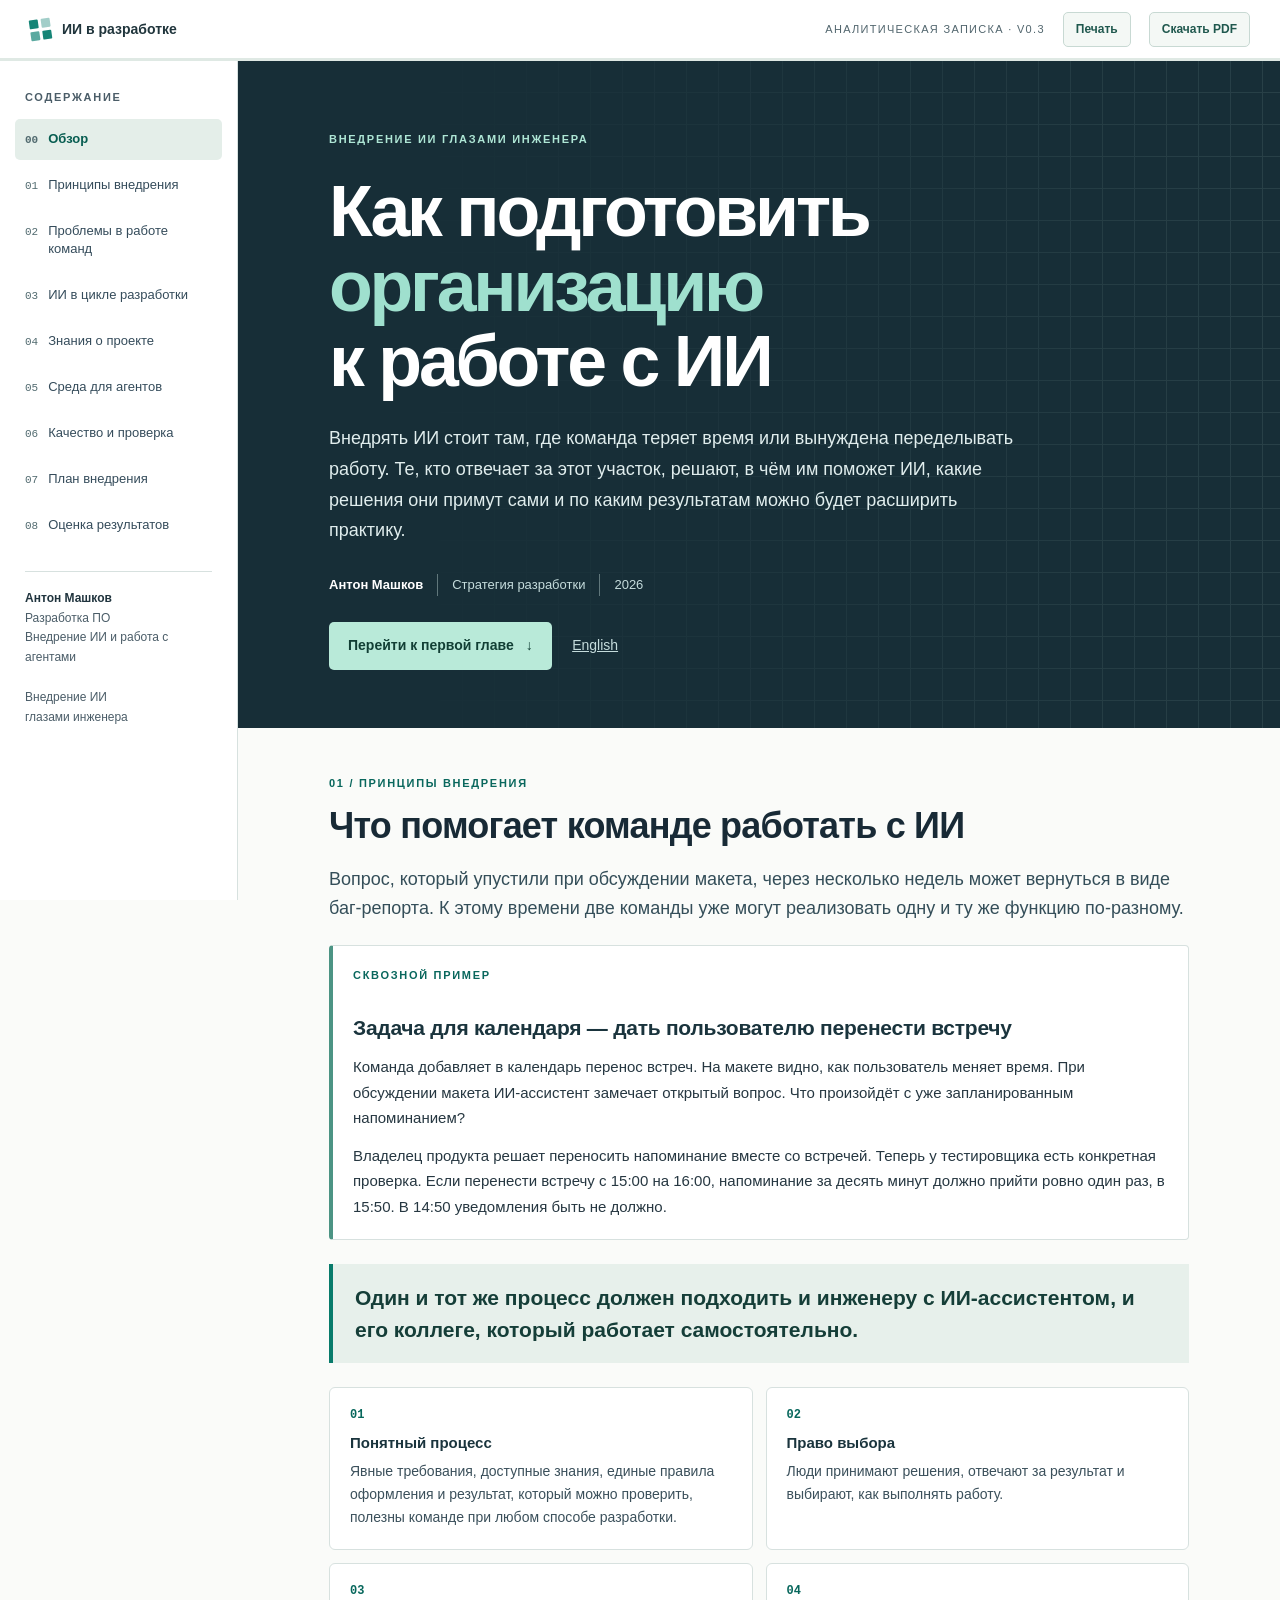
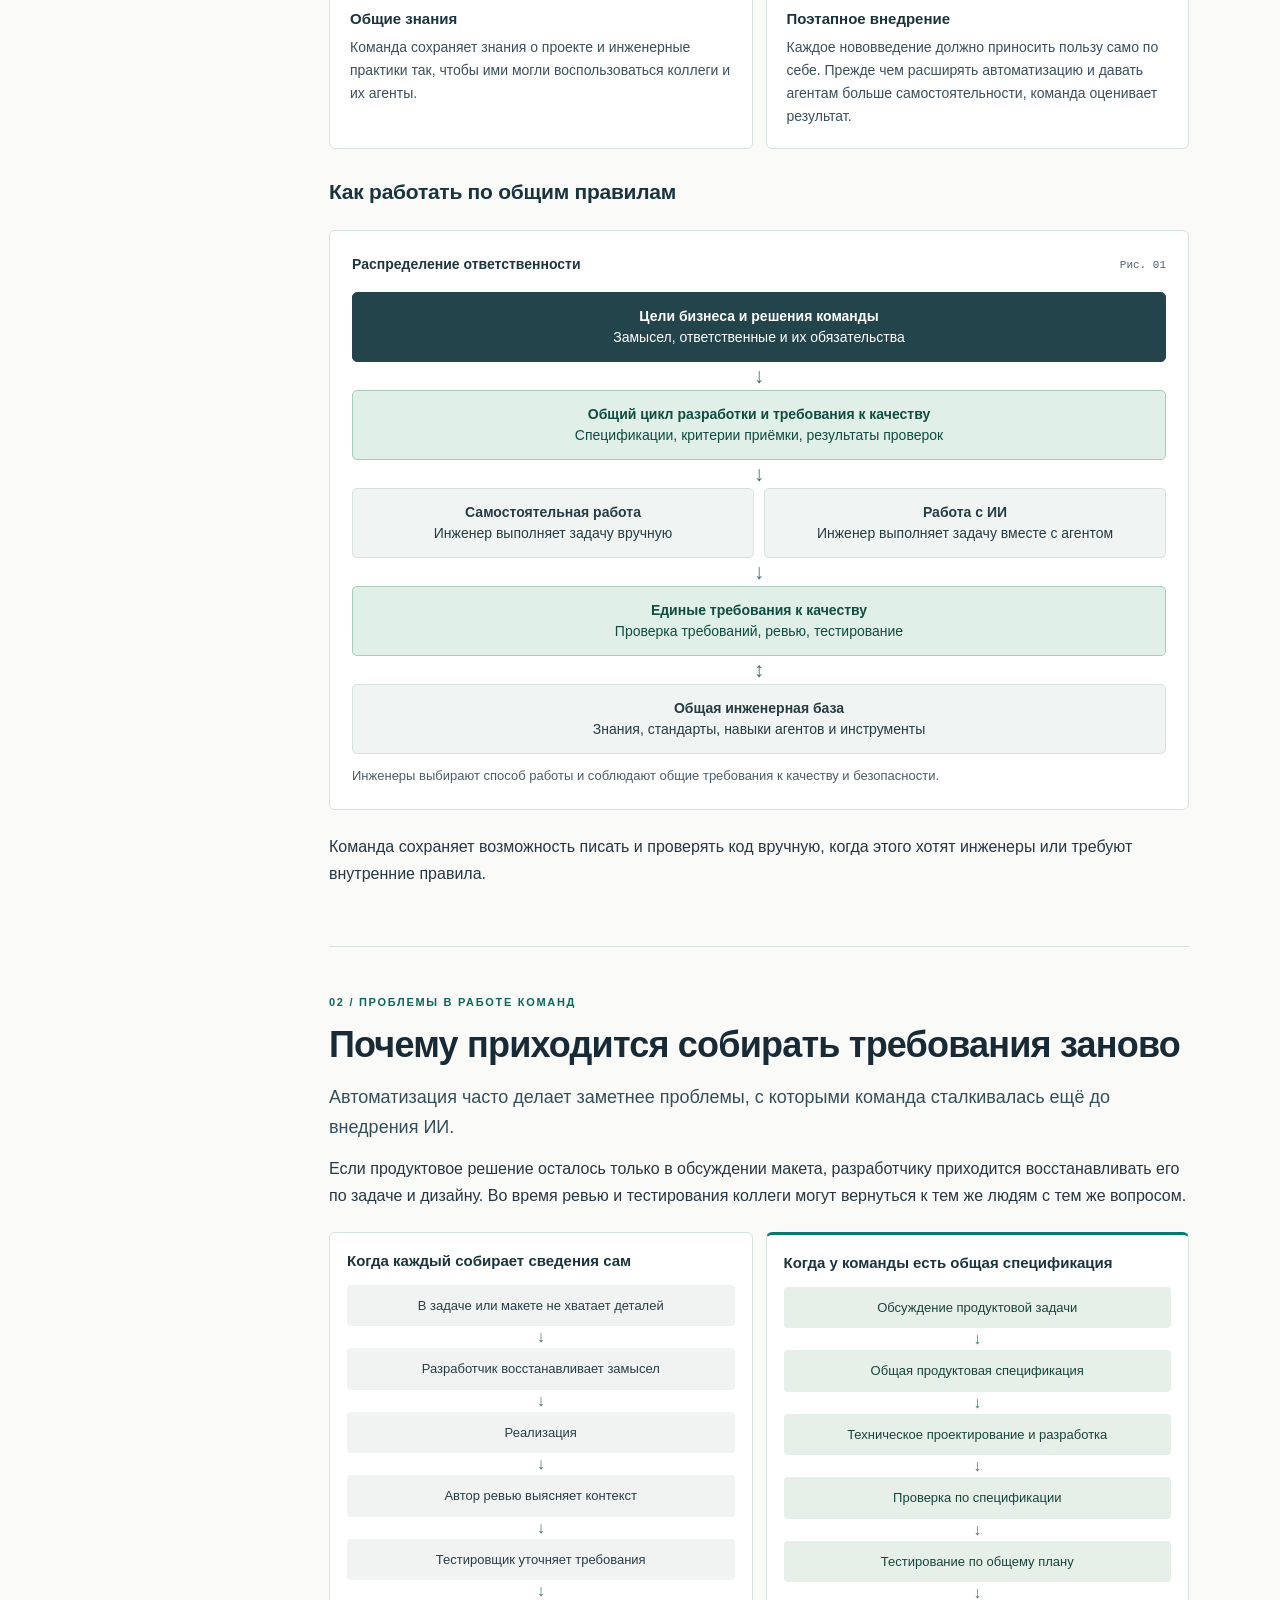
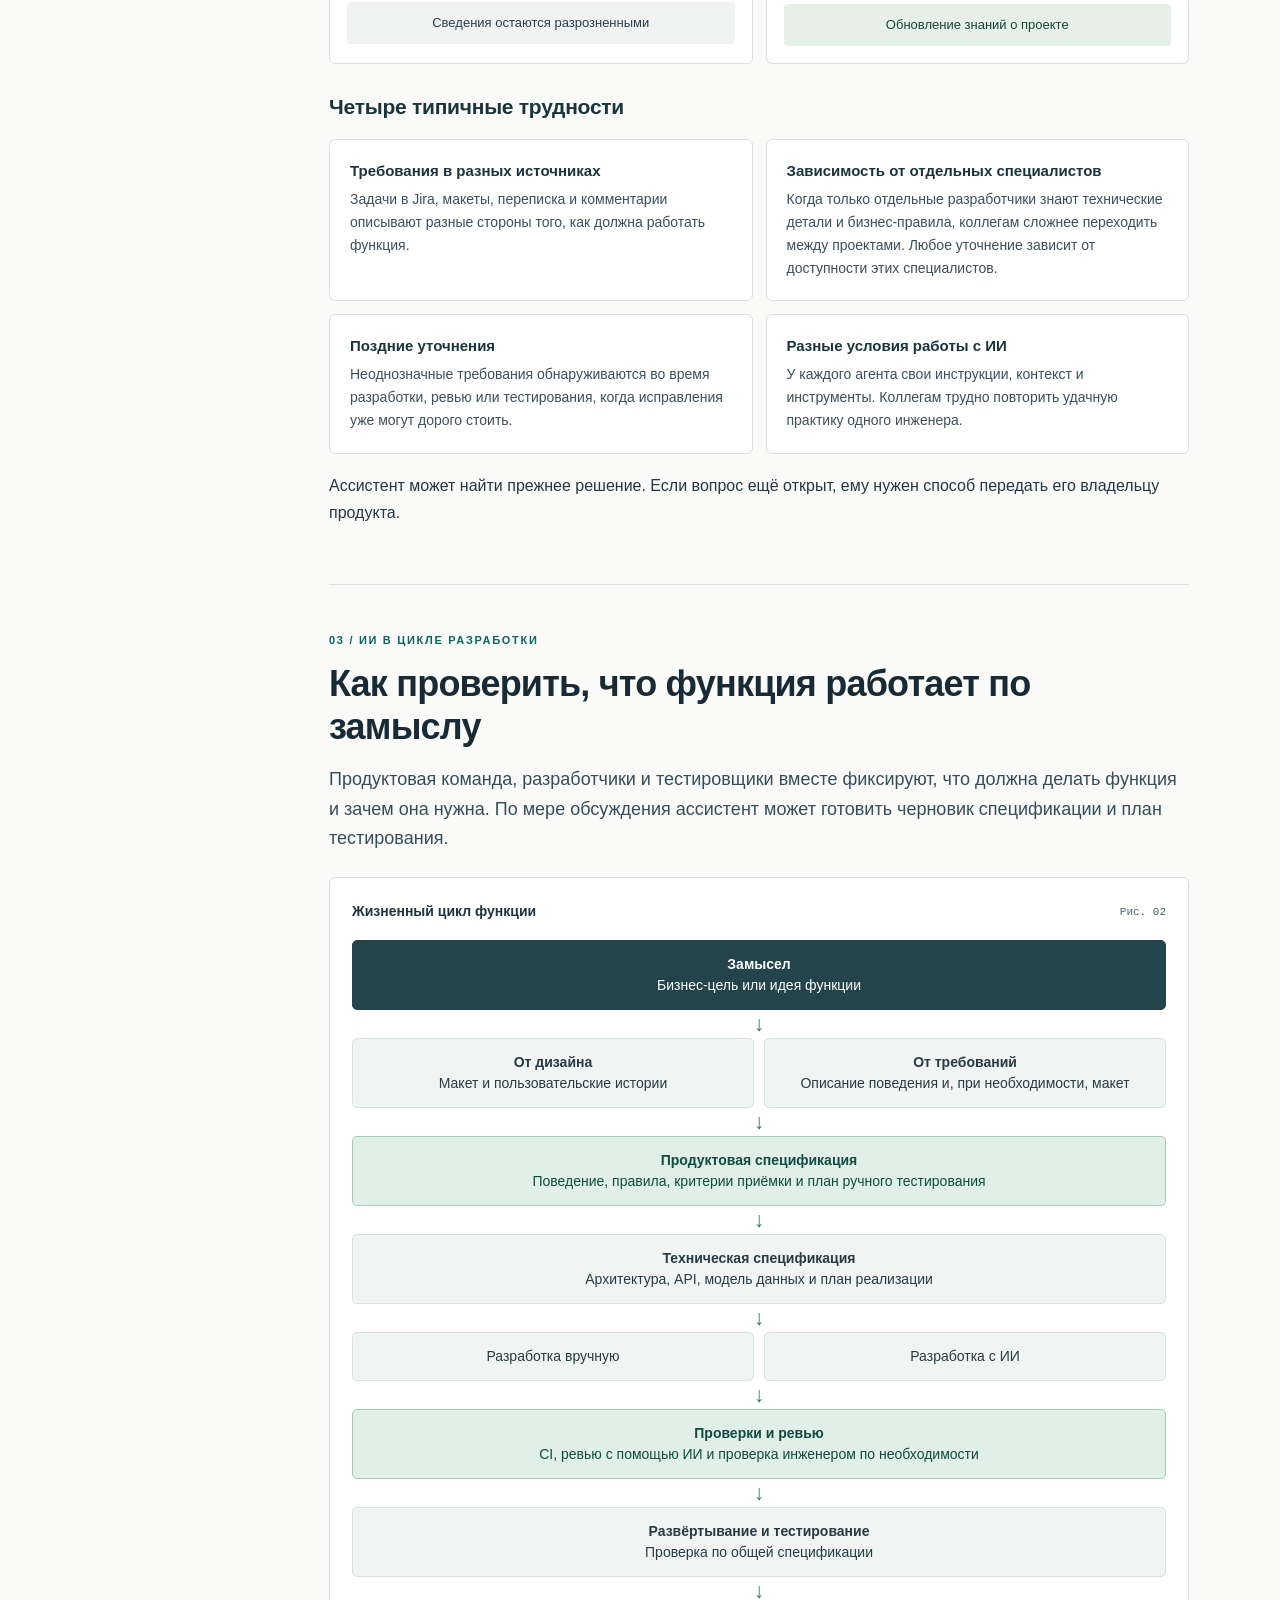
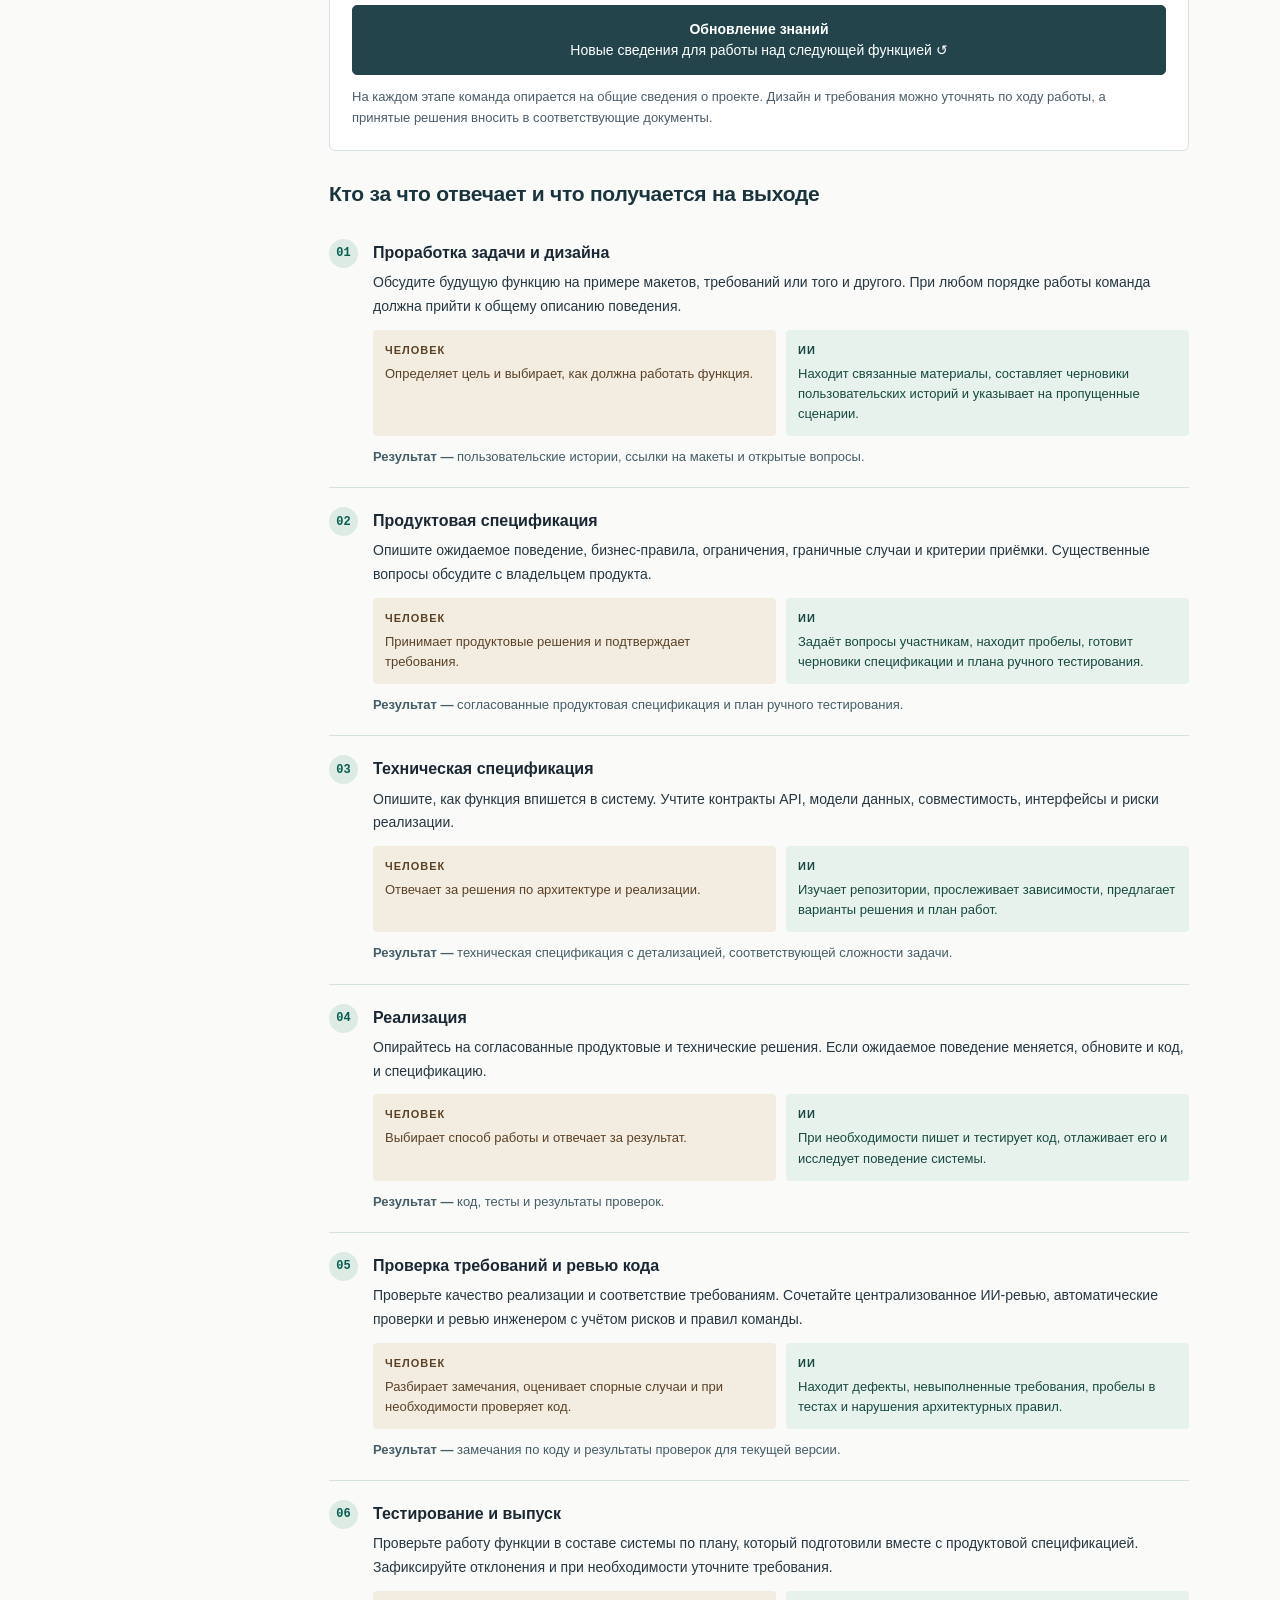
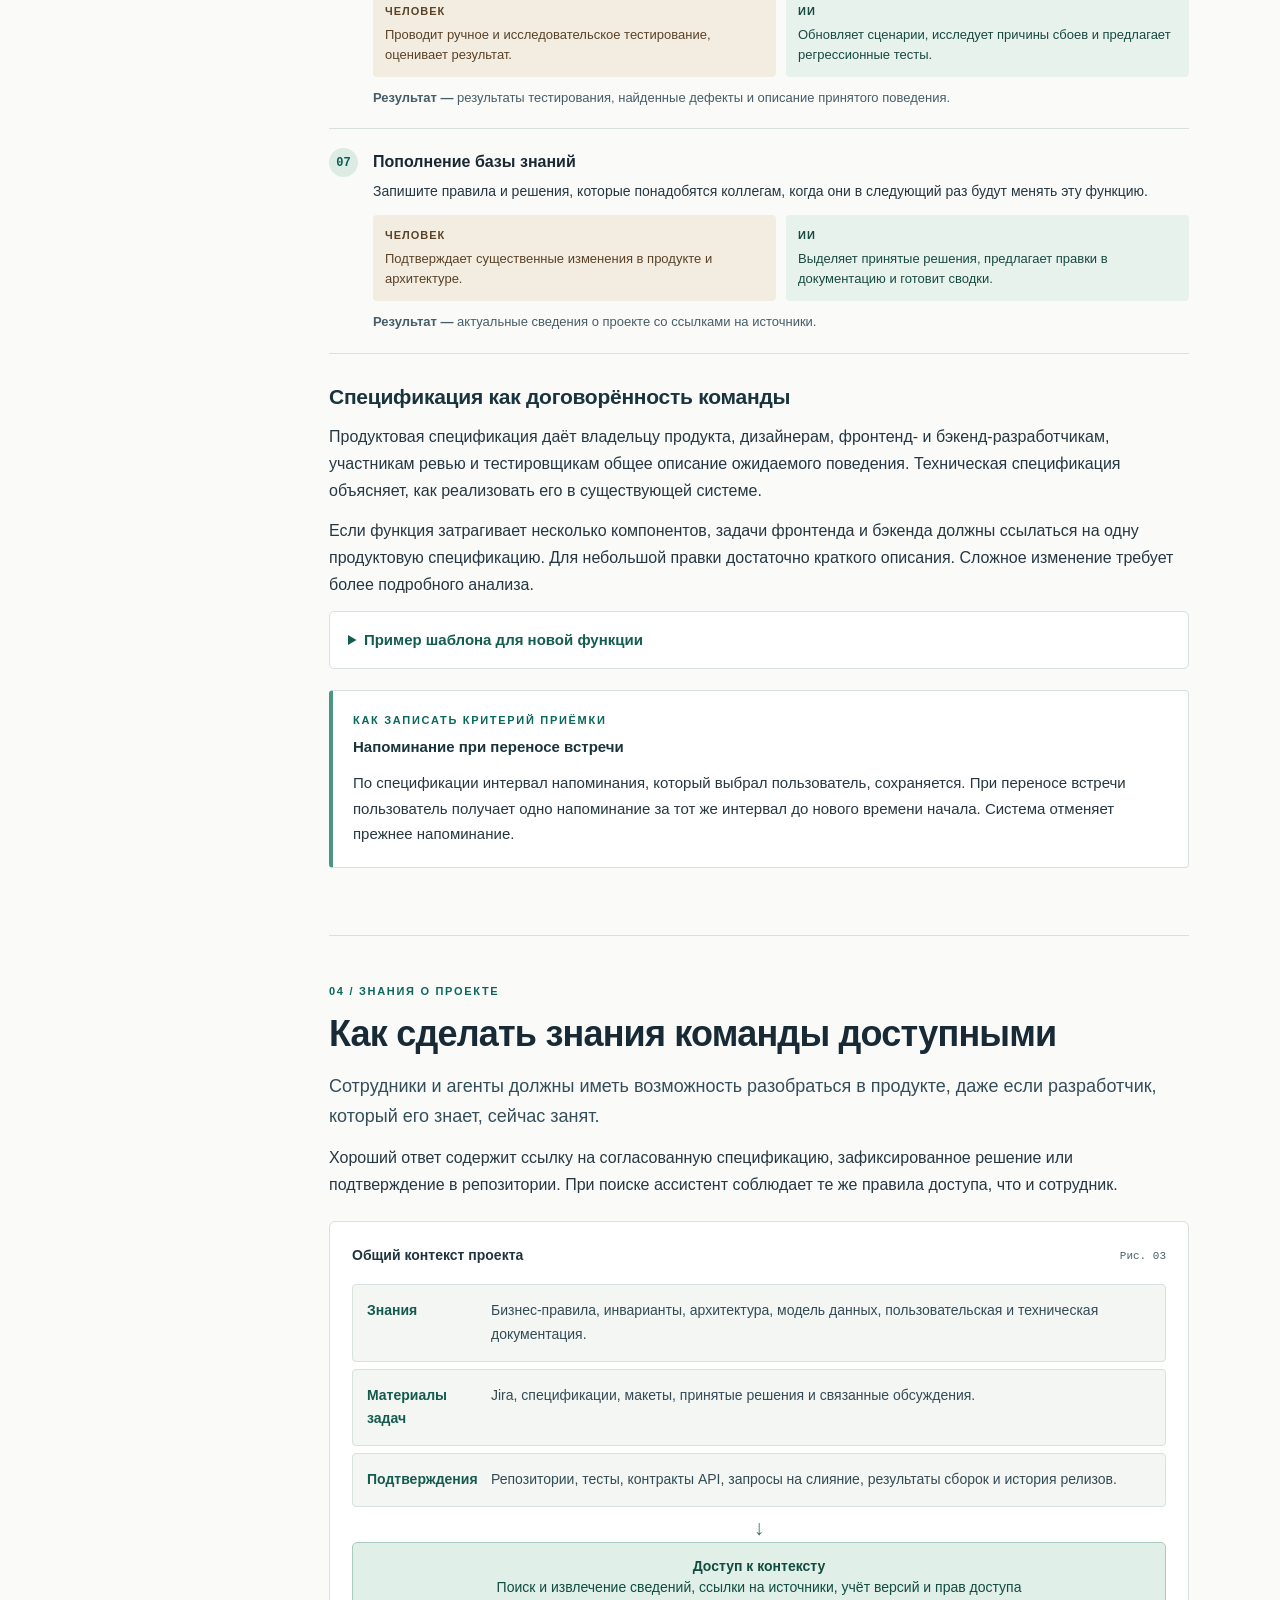
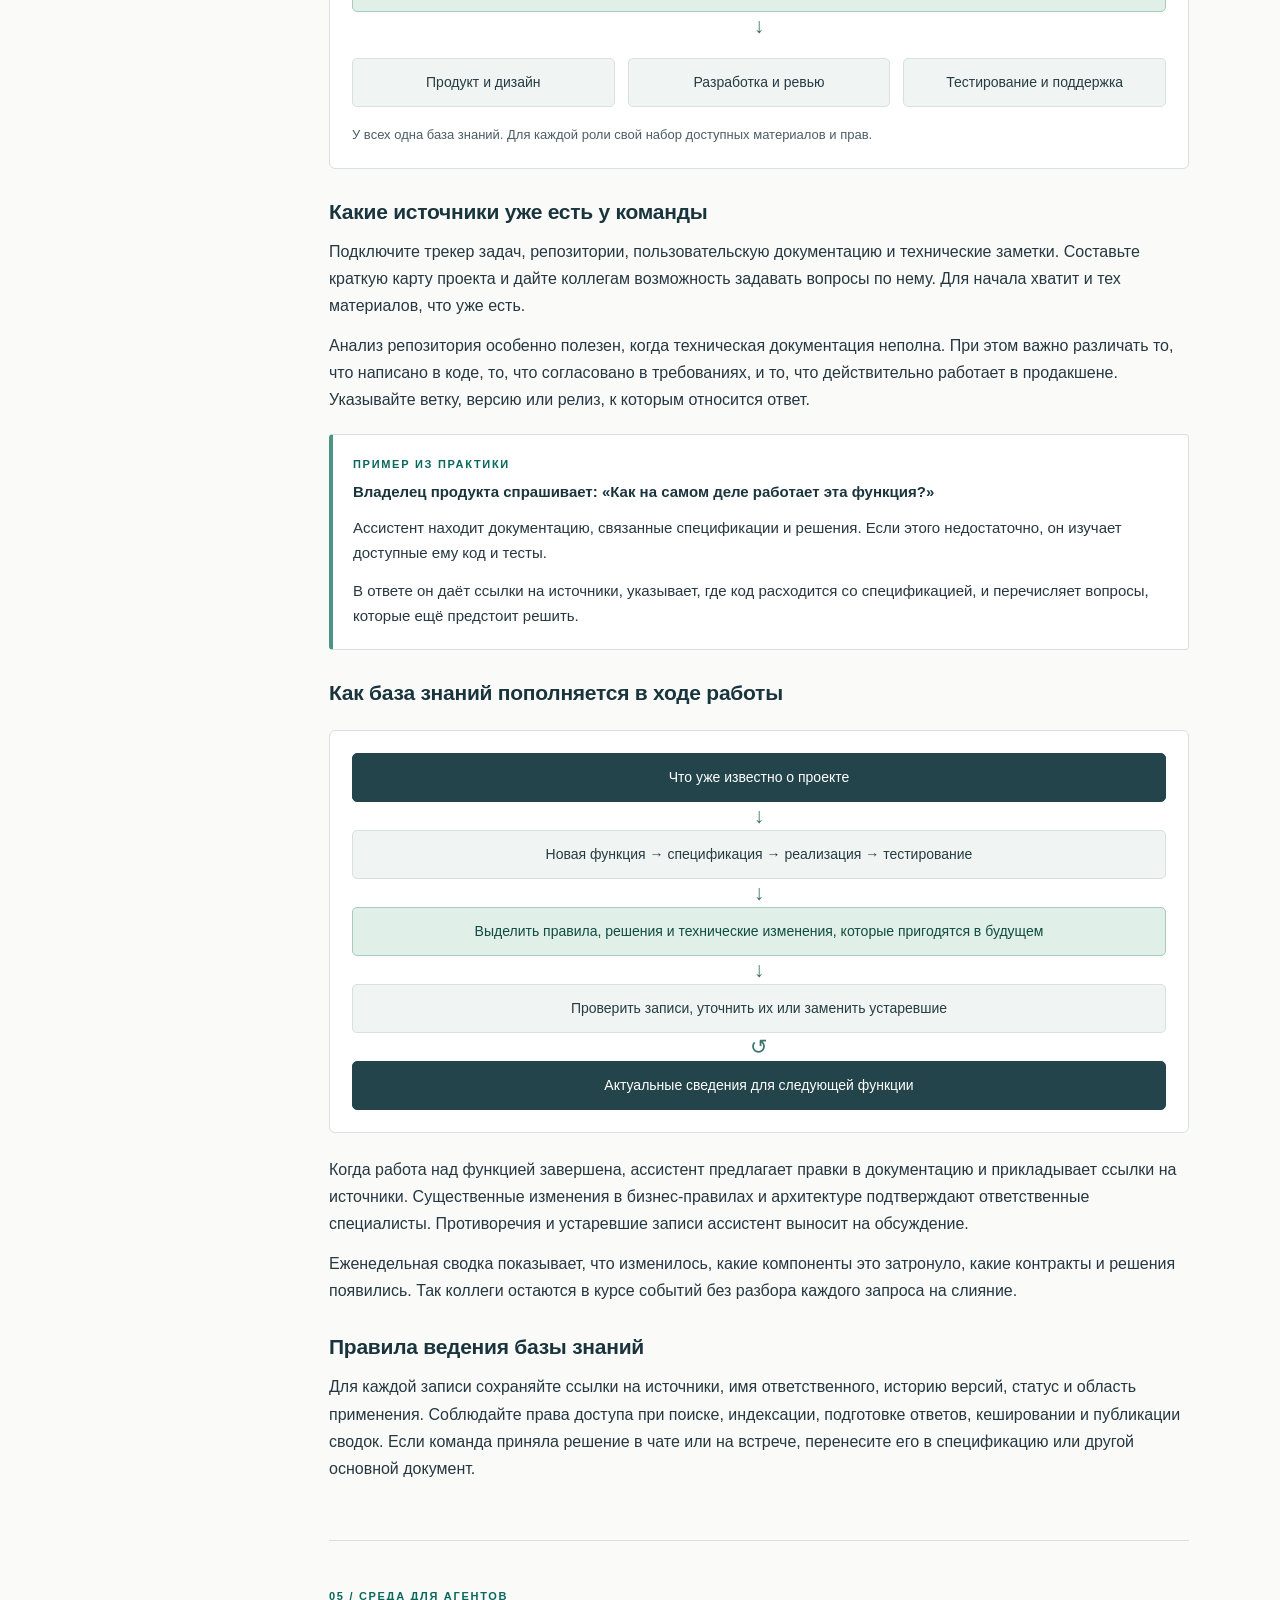
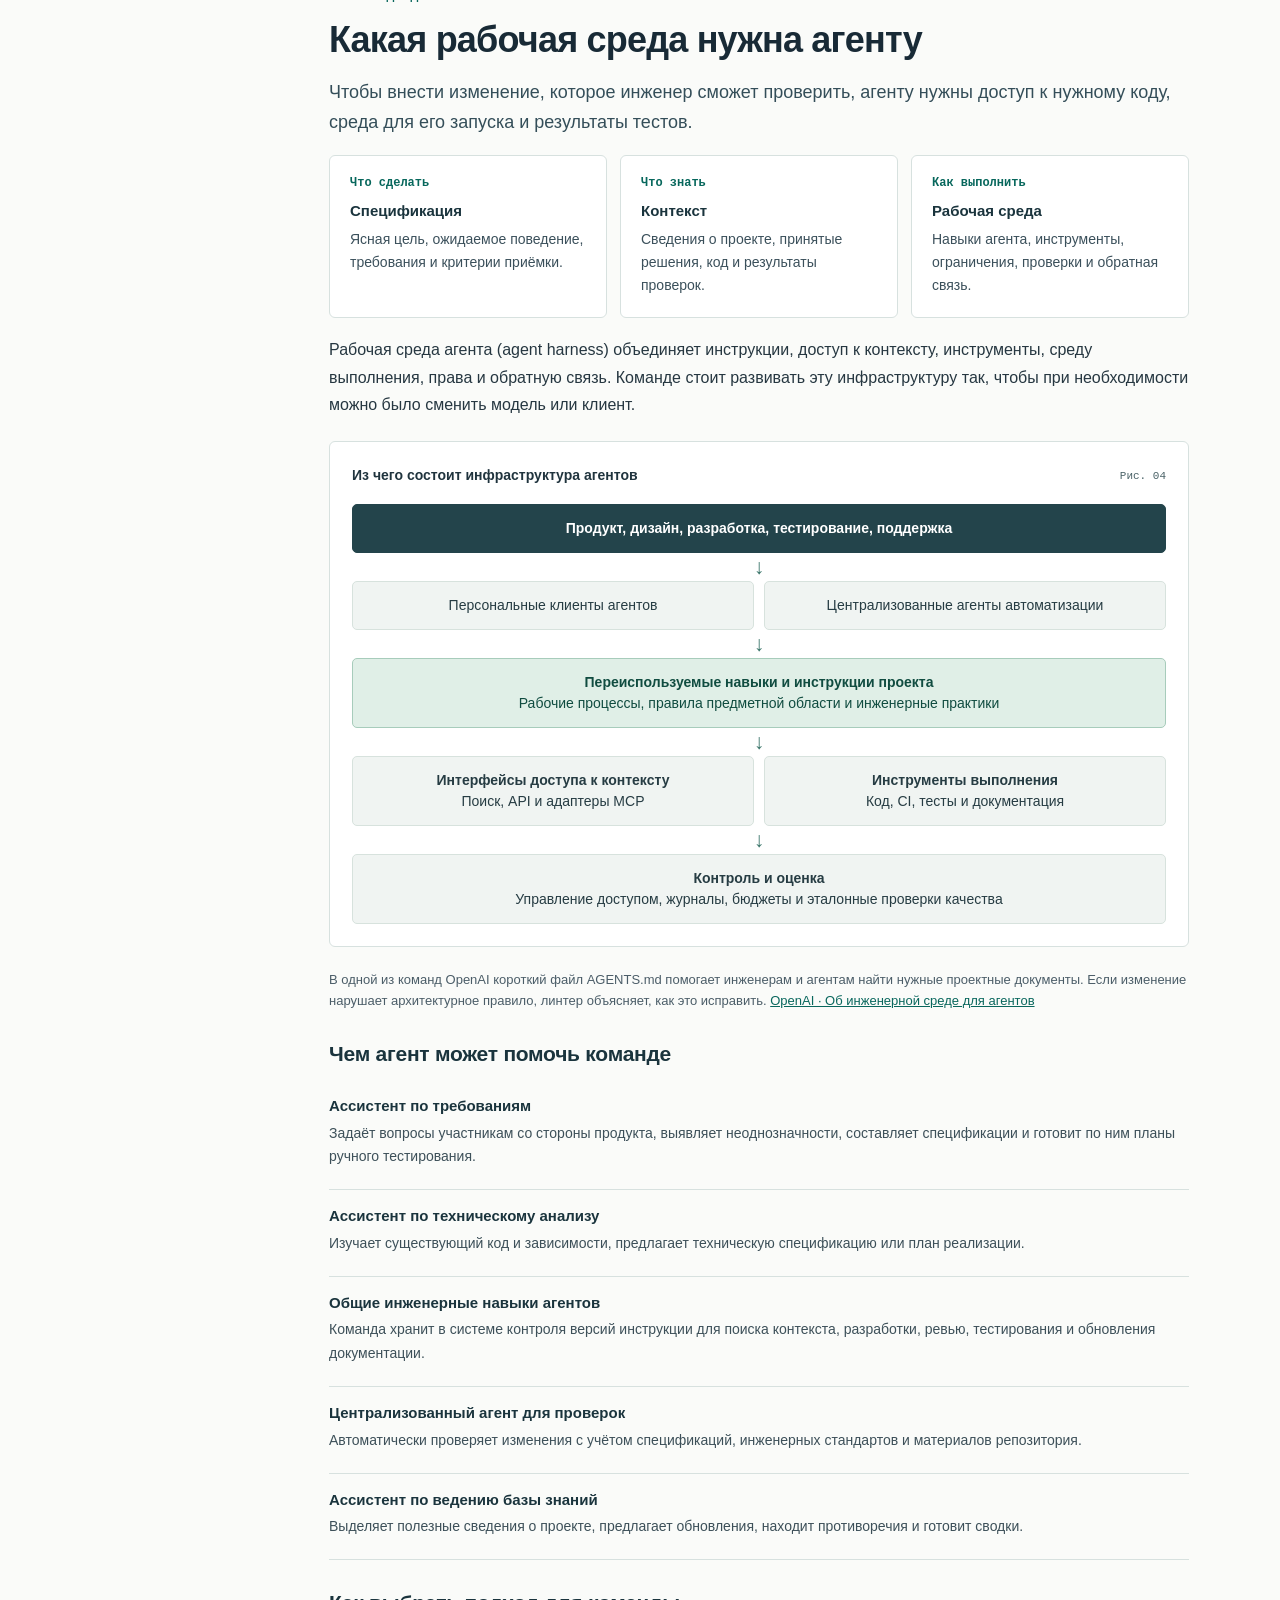
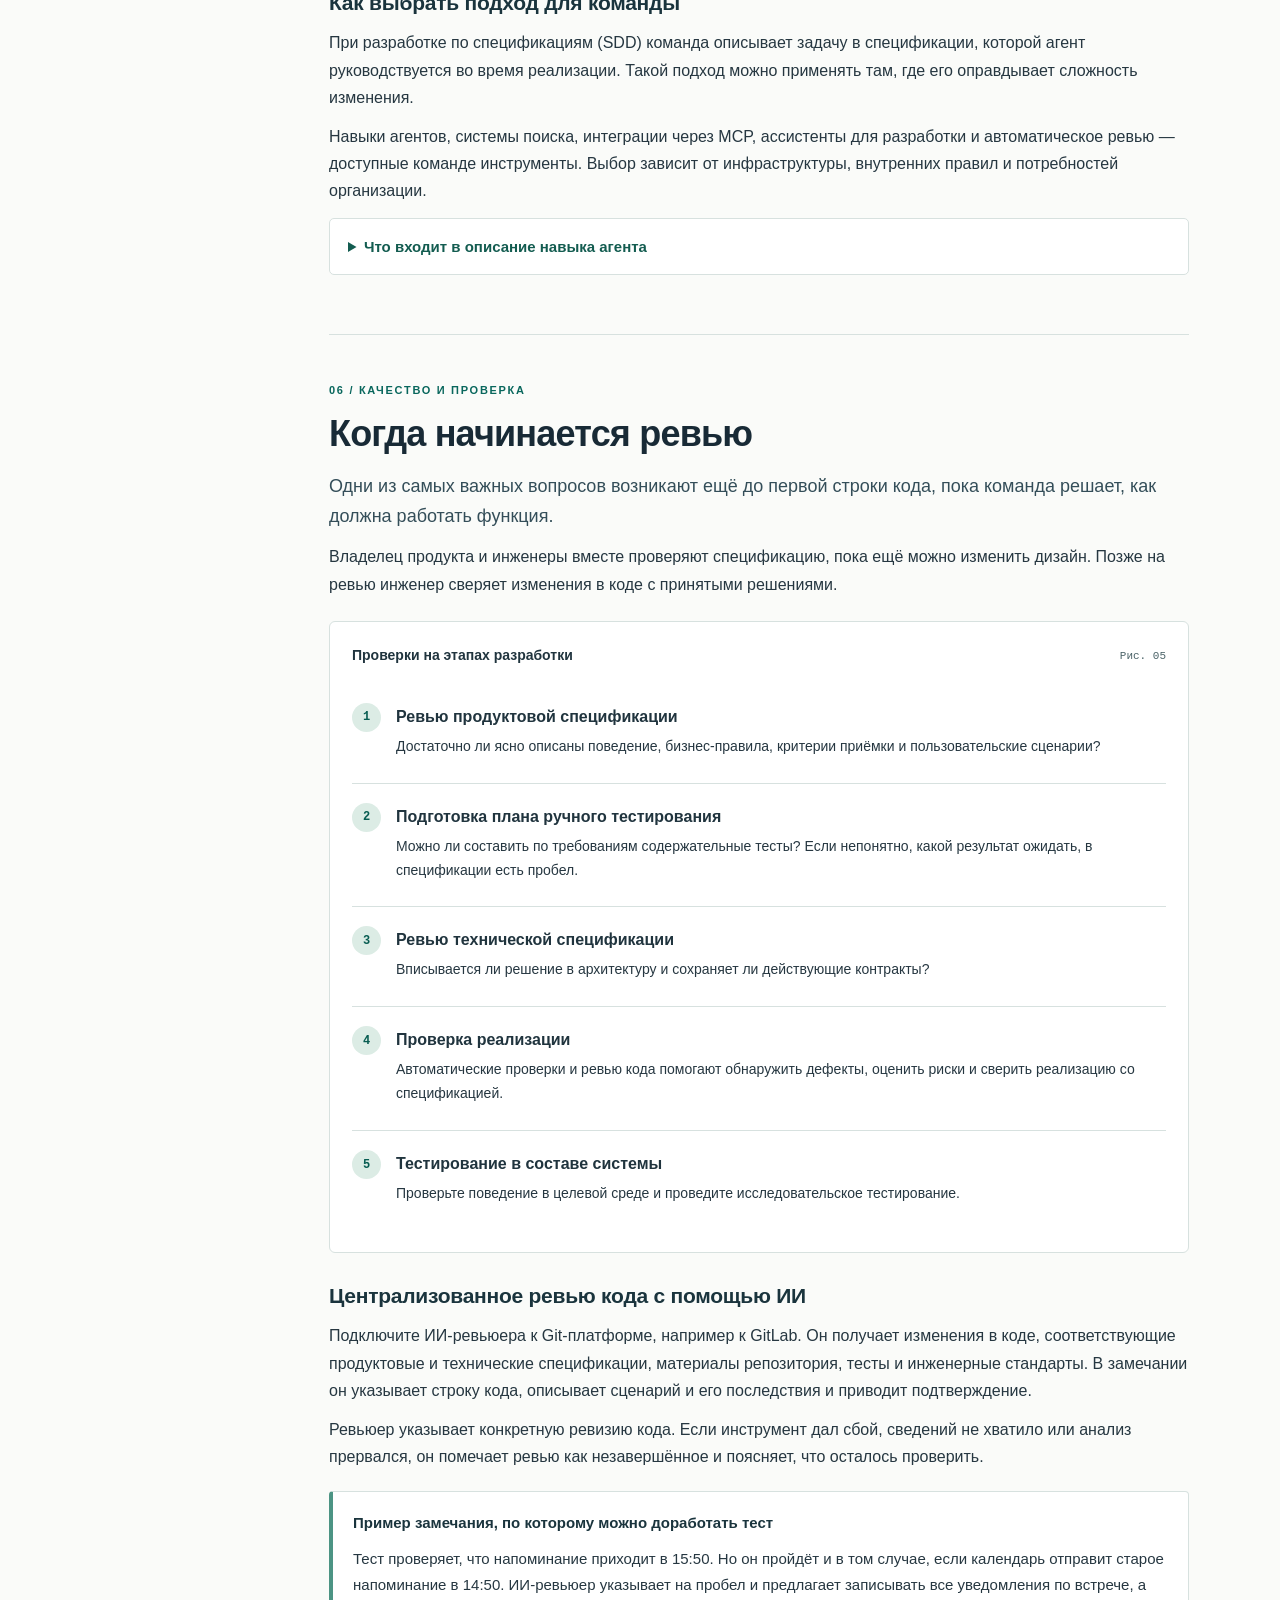
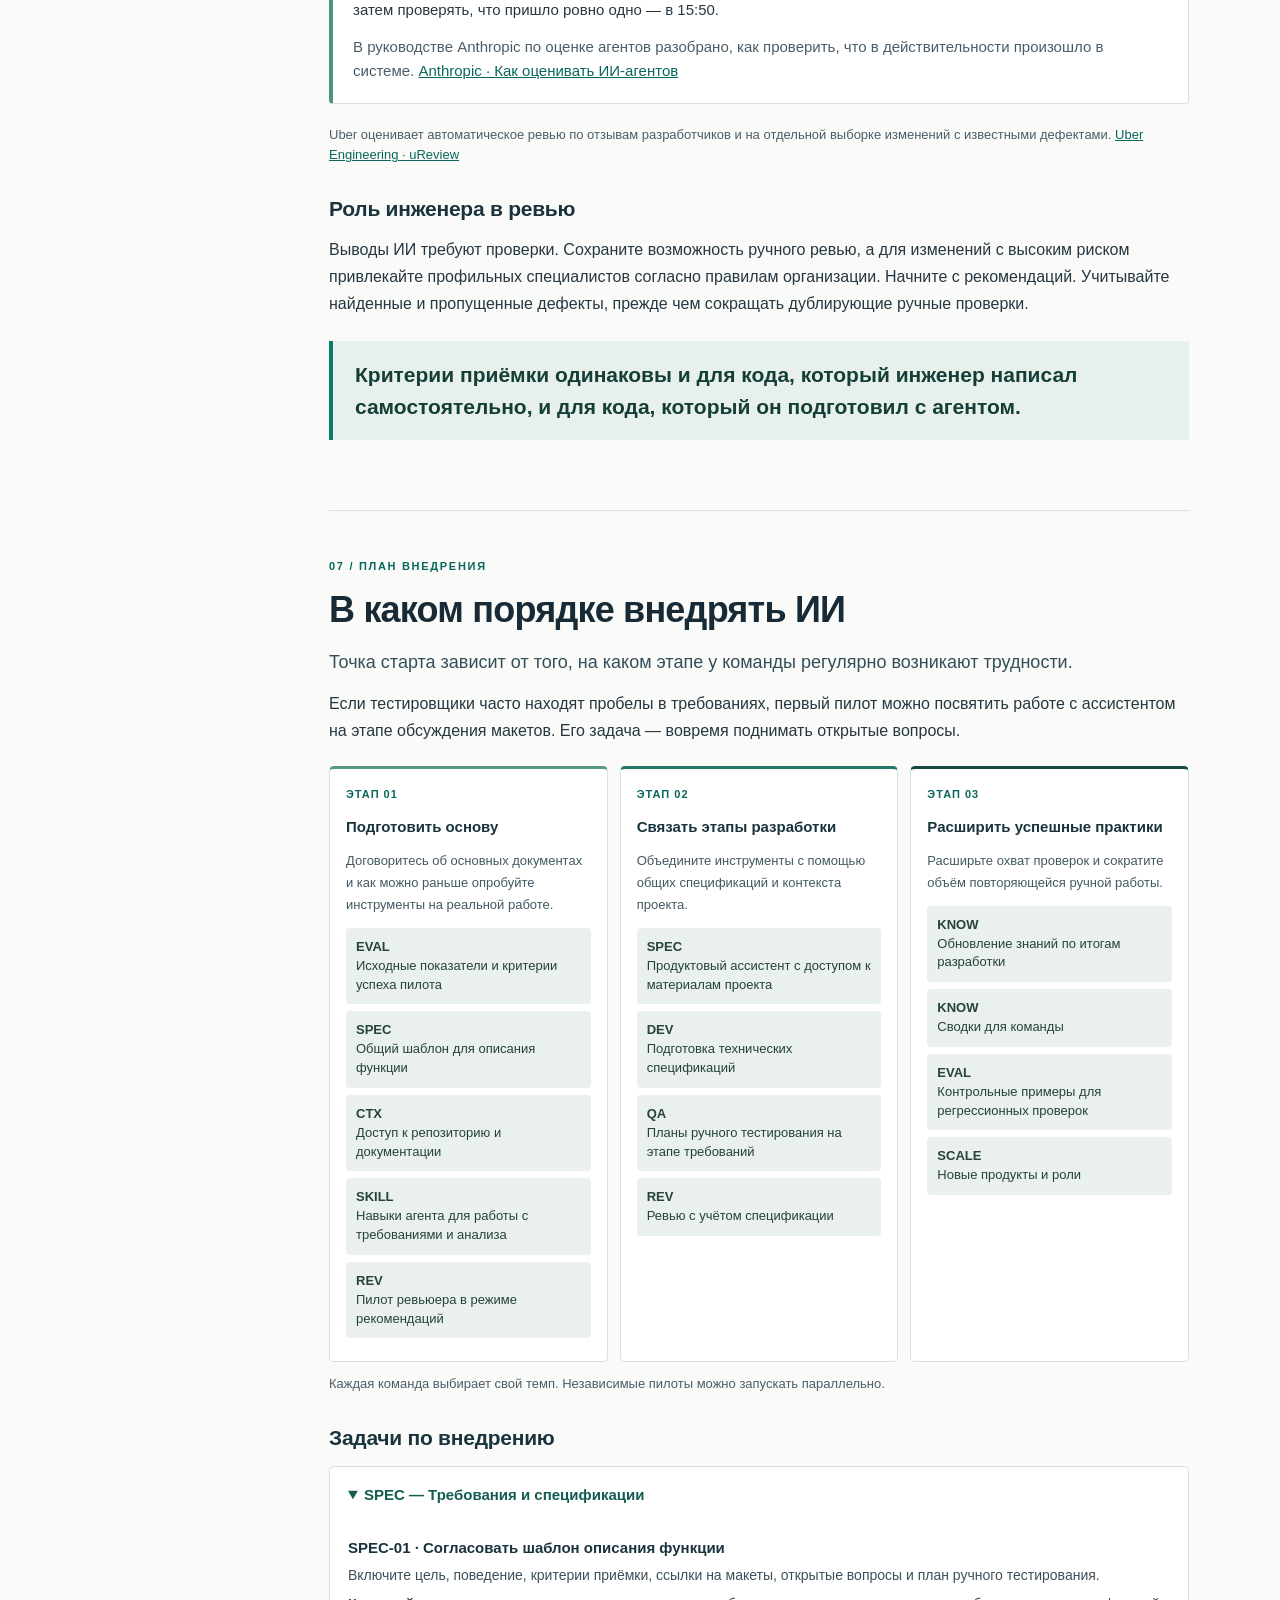
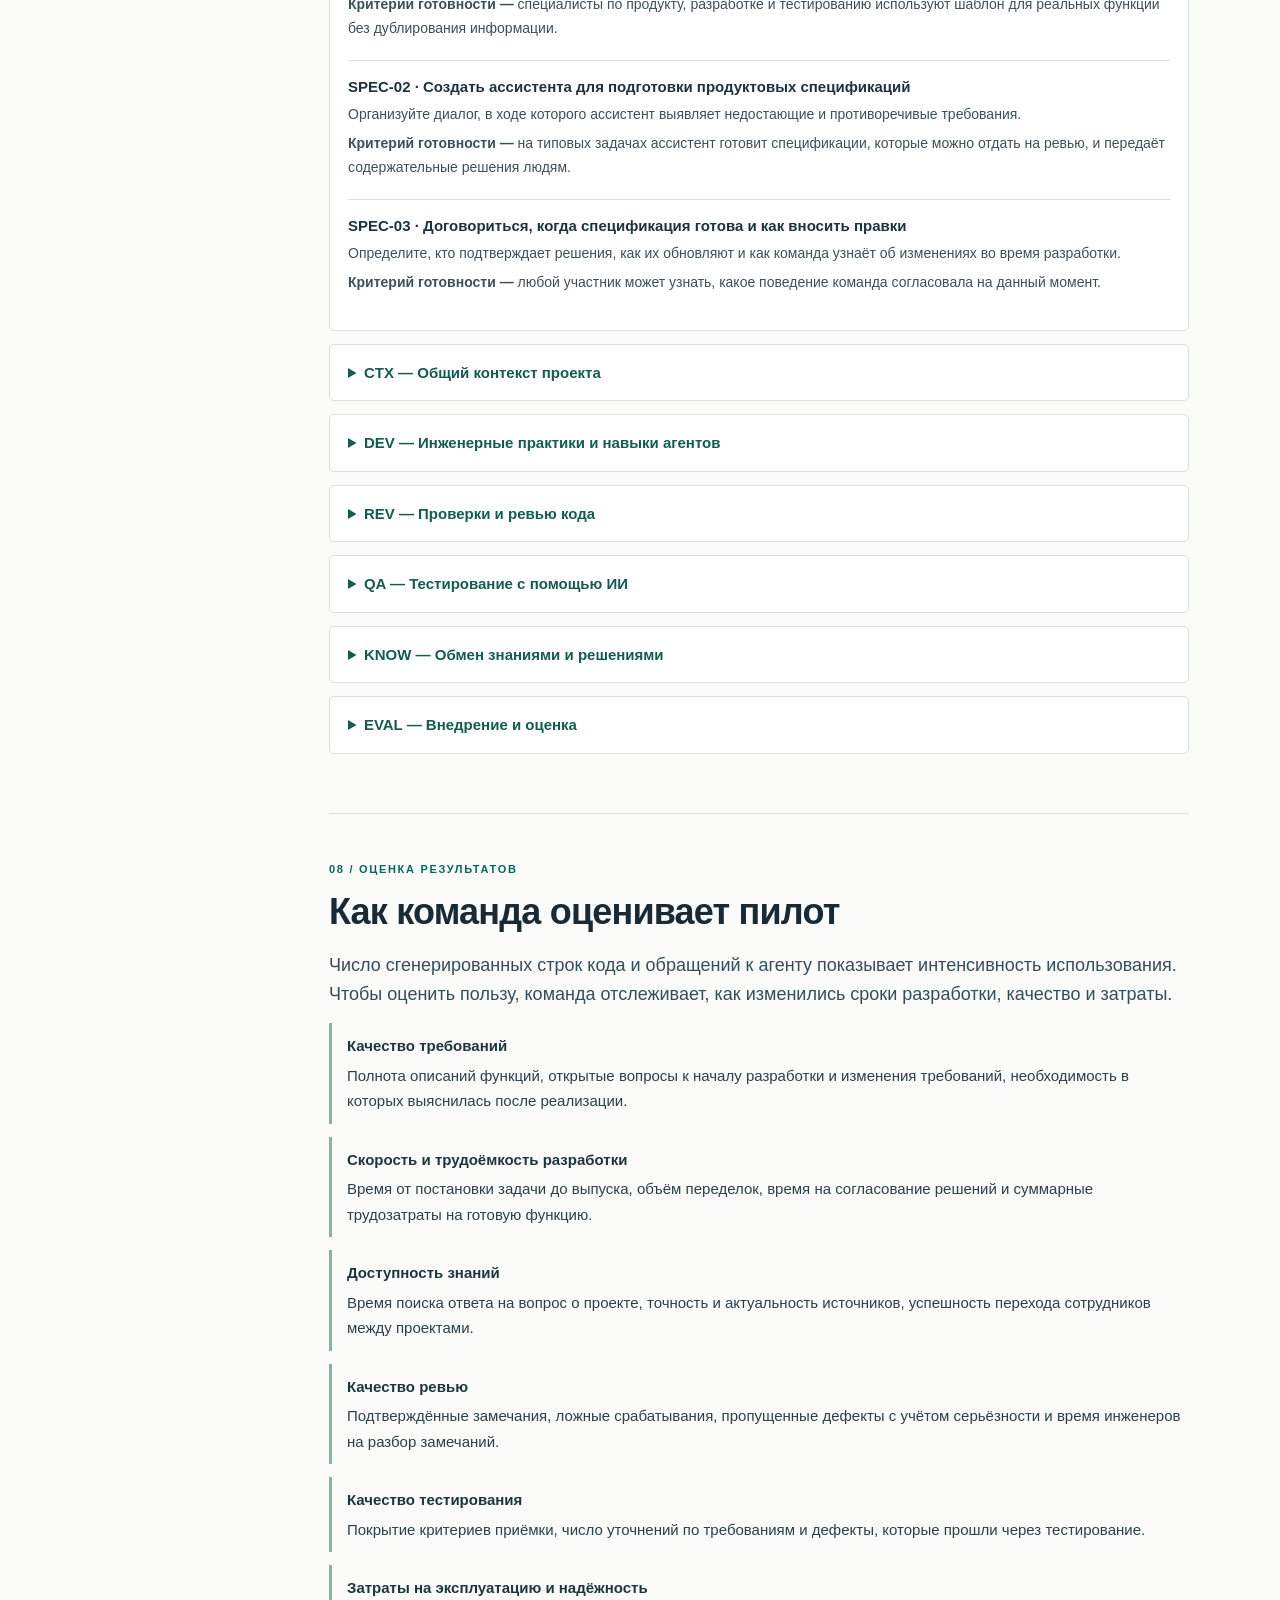
==== ru/index.html @ 70aaf6c3 "Publish Russian edition of the AI adoption paper at /ru/" ====
<!DOCTYPE html>

<html lang="ru">
<head>
<meta charset="utf-8"/>
<meta content="width=device-width, initial-scale=1" name="viewport"/>
<meta content="light" name="color-scheme"/>
<meta content="Антон Машков о внедрении ИИ в разработку ПО. Восемь глав о требованиях, рабочих средах агентов, проверке качества и оценке пилота." name="description"/>
<title>Как подготовить организацию к работе с ИИ — Антон Машков</title>
<link href="../assets/favicon.svg" rel="icon" type="image/svg+xml"/>
<link href="../assets/styles.css" rel="stylesheet"/>
<script defer="" src="../assets/main.js"></script>
  <link rel="alternate" hreflang="en" href="../">
</head>
<body>
<a class="skip-link" href="#main-content">Перейти к тексту</a>
<header class="top">
<a class="brand" href="#cover"><span aria-hidden="true" class="logo"><i></i><i></i><i></i><i></i></span>ИИ в разработке</a>
<div class="header-actions"><span class="version">Аналитическая записка · v0.3</span><button class="print-button" hidden="" id="print-button" type="button">Печать</button><a class="print-button" download="" href="output/pdf/ai-ready-organization-ru.pdf">Скачать PDF</a></div>
<div aria-hidden="true" class="progress"><div id="paper-progress"></div></div>
</header>
<div class="mobile-nav"><label class="sr-only" for="chapter-select">Выбрать главу</label><select id="chapter-select"><option value="cover">Обзор</option><option value="vision">01 — Принципы внедрения</option><option value="challenges">02 — Проблемы в работе команд</option><option value="lifecycle">03 — ИИ в цикле разработки</option><option value="knowledge">04 — Знания о проекте</option><option value="harness">05 — Среда для агентов</option><option value="quality">06 — Качество и проверка</option><option value="roadmap">07 — План внедрения</option><option value="evaluation">08 — Оценка результатов</option></select></div>
<div class="layout">
<aside aria-label="Содержание" class="sidebar">
<div class="eyebrow">Содержание</div>
<nav aria-label="Главы" id="paper-nav">
<a aria-current="location" class="active" href="#cover"><span>00</span> Обзор</a>
<a href="#vision"><span>01</span> Принципы внедрения</a>
<a href="#challenges"><span>02</span> Проблемы в работе команд</a>
<a href="#lifecycle"><span>03</span> ИИ в цикле разработки</a>
<a href="#knowledge"><span>04</span> Знания о проекте</a>
<a href="#harness"><span>05</span> Среда для агентов</a>
<a href="#quality"><span>06</span> Качество и проверка</a>
<a href="#roadmap"><span>07</span> План внедрения</a>
<a href="#evaluation"><span>08</span> Оценка результатов</a>
</nav>
<footer><b>Антон Машков</b><br/>Разработка ПО<br/>Внедрение ИИ и работа с агентами<br/><br/>Внедрение ИИ<br/>глазами инженера</footer>
</aside>
<div class="reading">
<div class="hero" id="cover"><div class="hero-inner">
<div class="eyebrow">Внедрение ИИ глазами инженера</div>
<h1>Как подготовить<br/><em>организацию</em><br/>к работе с ИИ</h1>
<p>Внедрять ИИ стоит там, где команда теряет время или вынуждена переделывать работу. Те, кто отвечает за этот участок, решают, в чём им поможет ИИ, какие решения они примут сами и по каким результатам можно будет расширить практику.</p>
<div class="meta"><b>Антон Машков</b><span>Стратегия разработки</span><span>2026</span></div>
<a class="primary" href="#vision">Перейти к первой главе <span aria-hidden="true">↓</span></a>
  <a class="language-link" href="../index.html" hreflang="en" lang="en">English</a>
</div></div>
<main class="content" id="main-content">
<section aria-labelledby="vision-heading" id="vision">
<div class="eyebrow">01 / Принципы внедрения</div>
<h2 id="vision-heading">Что помогает команде работать с ИИ</h2>
<p class="lead">Вопрос, который упустили при обсуждении макета, через несколько недель может вернуться в виде баг-репорта. К этому времени две команды уже могут реализовать одну и ту же функцию по-разному.</p>
<div class="case">
<div class="eyebrow">Сквозной пример</div>
<h3>Задача для календаря — дать пользователю перенести встречу</h3>
<p>Команда добавляет в календарь перенос встреч. На макете видно, как пользователь меняет время. При обсуждении макета ИИ-ассистент замечает открытый вопрос. Что произойдёт с уже запланированным напоминанием?</p>
<p>Владелец продукта решает переносить напоминание вместе со встречей. Теперь у тестировщика есть конкретная проверка. Если перенести встречу с 15:00 на 16:00, напоминание за десять минут должно прийти ровно один раз, в 15:50. В 14:50 уведомления быть не должно.</p>
</div>
<blockquote class="quote">Один и тот же процесс должен подходить и инженеру с ИИ-ассистентом, и его коллеге, который работает самостоятельно.</blockquote>
<div class="two">
<div class="tile"><div class="num">01</div><h4>Понятный процесс</h4><p>Явные требования, доступные знания, единые правила оформления и результат, который можно проверить, полезны команде при любом способе разработки.</p></div>
<div class="tile"><div class="num">02</div><h4>Право выбора</h4><p>Люди принимают решения, отвечают за результат и выбирают, как выполнять работу.</p></div>
<div class="tile"><div class="num">03</div><h4>Общие знания</h4><p>Команда сохраняет знания о проекте и инженерные практики так, чтобы ими могли воспользоваться коллеги и их агенты.</p></div>
<div class="tile"><div class="num">04</div><h4>Поэтапное внедрение</h4><p>Каждое нововведение должно приносить пользу само по себе. Прежде чем расширять автоматизацию и давать агентам больше самостоятельности, команда оценивает результат.</p></div>
</div>
<h3>Как работать по общим правилам</h3>
<figure class="diagram">
<div class="diagram-head"><b>Распределение ответственности</b><span>Рис. 01</span></div>
<div class="node dark"><b>Цели бизнеса и решения команды</b>Замысел, ответственные и их обязательства</div>
<div aria-hidden="true" class="arrow">↓</div>
<div class="node strong"><b>Общий цикл разработки и требования к качеству</b>Спецификации, критерии приёмки, результаты проверок</div>
<div aria-hidden="true" class="arrow">↓</div>
<div class="lane"><div class="node"><b>Самостоятельная работа</b>Инженер выполняет задачу вручную</div><div class="node"><b>Работа с ИИ</b>Инженер выполняет задачу вместе с агентом</div></div>
<div aria-hidden="true" class="arrow">↓</div>
<div class="node strong"><b>Единые требования к качеству</b>Проверка требований, ревью, тестирование</div>
<div aria-hidden="true" class="arrow">↕</div>
<div class="node"><b>Общая инженерная база</b>Знания, стандарты, навыки агентов и инструменты</div>
<figcaption class="caption">Инженеры выбирают способ работы и соблюдают общие требования к качеству и безопасности.</figcaption>
</figure>
<p>Команда сохраняет возможность писать и проверять код вручную, когда этого хотят инженеры или требуют внутренние правила.</p>
</section>
<section aria-labelledby="challenges-heading" id="challenges">
<div class="eyebrow">02 / Проблемы в работе команд</div>
<h2 id="challenges-heading">Почему приходится собирать требования заново</h2>
<p class="lead">Автоматизация часто делает заметнее проблемы, с которыми команда сталкивалась ещё до внедрения ИИ.</p>
<p>Если продуктовое решение осталось только в обсуждении макета, разработчику приходится восстанавливать его по задаче и дизайну. Во время ревью и тестирования коллеги могут вернуться к тем же людям с тем же вопросом.</p>
<div class="compare">
<div><h4>Когда каждый собирает сведения сам</h4><div class="chain">В задаче или макете не хватает деталей</div><div aria-hidden="true" class="tiny-arrow">↓</div><div class="chain">Разработчик восстанавливает замысел</div><div aria-hidden="true" class="tiny-arrow">↓</div><div class="chain">Реализация</div><div aria-hidden="true" class="tiny-arrow">↓</div><div class="chain">Автор ревью выясняет контекст</div><div aria-hidden="true" class="tiny-arrow">↓</div><div class="chain">Тестировщик уточняет требования</div><div aria-hidden="true" class="tiny-arrow">↓</div><div class="chain">Сведения остаются разрозненными</div></div>
<div><h4>Когда у команды есть общая спецификация</h4><div class="chain">Обсуждение продуктовой задачи</div><div aria-hidden="true" class="tiny-arrow">↓</div><div class="chain">Общая продуктовая спецификация</div><div aria-hidden="true" class="tiny-arrow">↓</div><div class="chain">Техническое проектирование и разработка</div><div aria-hidden="true" class="tiny-arrow">↓</div><div class="chain">Проверка по спецификации</div><div aria-hidden="true" class="tiny-arrow">↓</div><div class="chain">Тестирование по общему плану</div><div aria-hidden="true" class="tiny-arrow">↓</div><div class="chain">Обновление знаний о проекте</div></div>
</div>
<h3>Четыре типичные трудности</h3>
<div class="two">
<div class="tile"><h4>Требования в разных источниках</h4><p>Задачи в Jira, макеты, переписка и комментарии описывают разные стороны того, как должна работать функция.</p></div>
<div class="tile"><h4>Зависимость от отдельных специалистов</h4><p>Когда только отдельные разработчики знают технические детали и бизнес-правила, коллегам сложнее переходить между проектами. Любое уточнение зависит от доступности этих специалистов.</p></div>
<div class="tile"><h4>Поздние уточнения</h4><p>Неоднозначные требования обнаруживаются во время разработки, ревью или тестирования, когда исправления уже могут дорого стоить.</p></div>
<div class="tile"><h4>Разные условия работы с ИИ</h4><p>У каждого агента свои инструкции, контекст и инструменты. Коллегам трудно повторить удачную практику одного инженера.</p></div>
</div>
<p>Ассистент может найти прежнее решение. Если вопрос ещё открыт, ему нужен способ передать его владельцу продукта.</p>
</section>
<section aria-labelledby="lifecycle-heading" id="lifecycle">
<div class="eyebrow">03 / ИИ в цикле разработки</div>
<h2 id="lifecycle-heading">Как проверить, что функция работает по замыслу</h2>
<p class="lead">Продуктовая команда, разработчики и тестировщики вместе фиксируют, что должна делать функция и зачем она нужна. По мере обсуждения ассистент может готовить черновик спецификации и план тестирования.</p>
<figure class="diagram">
<div class="diagram-head"><b>Жизненный цикл функции</b><span>Рис. 02</span></div>
<div class="node dark"><b>Замысел</b>Бизнес-цель или идея функции</div><div aria-hidden="true" class="arrow">↓</div>
<div class="lane"><div class="node"><b>От дизайна</b>Макет и пользовательские истории</div><div class="node"><b>От требований</b>Описание поведения и, при необходимости, макет</div></div><div aria-hidden="true" class="arrow">↓</div>
<div class="node strong"><b>Продуктовая спецификация</b>Поведение, правила, критерии приёмки и план ручного тестирования</div><div aria-hidden="true" class="arrow">↓</div>
<div class="node"><b>Техническая спецификация</b>Архитектура, API, модель данных и план реализации</div><div aria-hidden="true" class="arrow">↓</div>
<div class="lane"><div class="node">Разработка вручную</div><div class="node">Разработка с ИИ</div></div><div aria-hidden="true" class="arrow">↓</div>
<div class="node strong"><b>Проверки и ревью</b>CI, ревью с помощью ИИ и проверка инженером по необходимости</div><div aria-hidden="true" class="arrow">↓</div>
<div class="node"><b>Развёртывание и тестирование</b>Проверка по общей спецификации</div><div aria-hidden="true" class="arrow">↓</div>
<div class="node dark"><b>Обновление знаний</b>Новые сведения для работы над следующей функцией ↺</div>
<figcaption class="caption">На каждом этапе команда опирается на общие сведения о проекте. Дизайн и требования можно уточнять по ходу работы, а принятые решения вносить в соответствующие документы.</figcaption>
</figure>
<h3>Кто за что отвечает и что получается на выходе</h3>
<div class="stage"><div class="step">01</div><div><b>Проработка задачи и дизайна</b><p>Обсудите будущую функцию на примере макетов, требований или того и другого. При любом порядке работы команда должна прийти к общему описанию поведения.</p><div class="roles"><div class="role human"><b>Человек</b>Определяет цель и выбирает, как должна работать функция.</div><div class="role"><b>ИИ</b>Находит связанные материалы, составляет черновики пользовательских историй и указывает на пропущенные сценарии.</div></div><div class="artifact"><strong>Результат —</strong> пользовательские истории, ссылки на макеты и открытые вопросы.</div></div></div>
<div class="stage"><div class="step">02</div><div><b>Продуктовая спецификация</b><p>Опишите ожидаемое поведение, бизнес-правила, ограничения, граничные случаи и критерии приёмки. Существенные вопросы обсудите с владельцем продукта.</p><div class="roles"><div class="role human"><b>Человек</b>Принимает продуктовые решения и подтверждает требования.</div><div class="role"><b>ИИ</b>Задаёт вопросы участникам, находит пробелы, готовит черновики спецификации и плана ручного тестирования.</div></div><div class="artifact"><strong>Результат —</strong> согласованные продуктовая спецификация и план ручного тестирования.</div></div></div>
<div class="stage"><div class="step">03</div><div><b>Техническая спецификация</b><p>Опишите, как функция впишется в систему. Учтите контракты API, модели данных, совместимость, интерфейсы и риски реализации.</p><div class="roles"><div class="role human"><b>Человек</b>Отвечает за решения по архитектуре и реализации.</div><div class="role"><b>ИИ</b>Изучает репозитории, прослеживает зависимости, предлагает варианты решения и план работ.</div></div><div class="artifact"><strong>Результат —</strong> техническая спецификация с детализацией, соответствующей сложности задачи.</div></div></div>
<div class="stage"><div class="step">04</div><div><b>Реализация</b><p>Опирайтесь на согласованные продуктовые и технические решения. Если ожидаемое поведение меняется, обновите и код, и спецификацию.</p><div class="roles"><div class="role human"><b>Человек</b>Выбирает способ работы и отвечает за результат.</div><div class="role"><b>ИИ</b>При необходимости пишет и тестирует код, отлаживает его и исследует поведение системы.</div></div><div class="artifact"><strong>Результат —</strong> код, тесты и результаты проверок.</div></div></div>
<div class="stage"><div class="step">05</div><div><b>Проверка требований и ревью кода</b><p>Проверьте качество реализации и соответствие требованиям. Сочетайте централизованное ИИ-ревью, автоматические проверки и ревью инженером с учётом рисков и правил команды.</p><div class="roles"><div class="role human"><b>Человек</b>Разбирает замечания, оценивает спорные случаи и при необходимости проверяет код.</div><div class="role"><b>ИИ</b>Находит дефекты, невыполненные требования, пробелы в тестах и нарушения архитектурных правил.</div></div><div class="artifact"><strong>Результат —</strong> замечания по коду и результаты проверок для текущей версии.</div></div></div>
<div class="stage"><div class="step">06</div><div><b>Тестирование и выпуск</b><p>Проверьте работу функции в составе системы по плану, который подготовили вместе с продуктовой спецификацией. Зафиксируйте отклонения и при необходимости уточните требования.</p><div class="roles"><div class="role human"><b>Человек</b>Проводит ручное и исследовательское тестирование, оценивает результат.</div><div class="role"><b>ИИ</b>Обновляет сценарии, исследует причины сбоев и предлагает регрессионные тесты.</div></div><div class="artifact"><strong>Результат —</strong> результаты тестирования, найденные дефекты и описание принятого поведения.</div></div></div>
<div class="stage"><div class="step">07</div><div><b>Пополнение базы знаний</b><p>Запишите правила и решения, которые понадобятся коллегам, когда они в следующий раз будут менять эту функцию.</p><div class="roles"><div class="role human"><b>Человек</b>Подтверждает существенные изменения в продукте и архитектуре.</div><div class="role"><b>ИИ</b>Выделяет принятые решения, предлагает правки в документацию и готовит сводки.</div></div><div class="artifact"><strong>Результат —</strong> актуальные сведения о проекте со ссылками на источники.</div></div></div>
<h3>Спецификация как договорённость команды</h3>
<p>Продуктовая спецификация даёт владельцу продукта, дизайнерам, фронтенд- и бэкенд-разработчикам, участникам ревью и тестировщикам общее описание ожидаемого поведения. Техническая спецификация объясняет, как реализовать его в существующей системе.</p>
<p>Если функция затрагивает несколько компонентов, задачи фронтенда и бэкенда должны ссылаться на одну продуктовую спецификацию. Для небольшой правки достаточно краткого описания. Сложное изменение требует более подробного анализа.</p>
<details><summary>Пример шаблона для новой функции</summary><div><pre>ФУНКЦИЯ / НОМЕР ЗАДАЧИ

01  Замысел и бизнес-цель
02  Пользовательские истории и ожидаемое поведение
03  Бизнес-правила и ограничения
04  Ссылки на макеты и состояния интерфейса
05  Критерии приёмки
06  Зависимости и открытые вопросы
07  План ручного тестирования
08  Связанные решения и техническая спецификация</pre><p class="note">Такой шаблон можно завести, например, в Jira. Подробность описания команда выбирает сама. Главное, чтобы все одинаково понимали, как работает функция.</p></div></details>
<div class="case"><div class="eyebrow">Как записать критерий приёмки</div><h4>Напоминание при переносе встречи</h4><p>По спецификации интервал напоминания, который выбрал пользователь, сохраняется. При переносе встречи пользователь получает одно напоминание за тот же интервал до нового времени начала. Система отменяет прежнее напоминание.</p></div>
</section>
<section aria-labelledby="knowledge-heading" id="knowledge">
<div class="eyebrow">04 / Знания о проекте</div>
<h2 id="knowledge-heading">Как сделать знания команды доступными</h2>
<p class="lead">Сотрудники и агенты должны иметь возможность разобраться в продукте, даже если разработчик, который его знает, сейчас занят.</p>
<p>Хороший ответ содержит ссылку на согласованную спецификацию, зафиксированное решение или подтверждение в репозитории. При поиске ассистент соблюдает те же правила доступа, что и сотрудник.</p>
<figure class="diagram">
<div class="diagram-head"><b>Общий контекст проекта</b><span>Рис. 03</span></div>
<div class="layer"><b>Знания</b><span>Бизнес-правила, инварианты, архитектура, модель данных, пользовательская и техническая документация.</span></div>
<div class="layer"><b>Материалы задач</b><span>Jira, спецификации, макеты, принятые решения и связанные обсуждения.</span></div>
<div class="layer"><b>Подтверждения</b><span>Репозитории, тесты, контракты API, запросы на слияние, результаты сборок и история релизов.</span></div>
<div aria-hidden="true" class="arrow">↓</div>
<div class="node strong"><b>Доступ к контексту</b>Поиск и извлечение сведений, ссылки на источники, учёт версий и прав доступа</div><div aria-hidden="true" class="arrow">↓</div>
<div class="three"><div class="node">Продукт и дизайн</div><div class="node">Разработка и ревью</div><div class="node">Тестирование и поддержка</div></div>
<figcaption class="caption">У всех одна база знаний. Для каждой роли свой набор доступных материалов и прав.</figcaption>
</figure>
<h3>Какие источники уже есть у команды</h3>
<p>Подключите трекер задач, репозитории, пользовательскую документацию и технические заметки. Составьте краткую карту проекта и дайте коллегам возможность задавать вопросы по нему. Для начала хватит и тех материалов, что уже есть.</p>
<p>Анализ репозитория особенно полезен, когда техническая документация неполна. При этом важно различать то, что написано в коде, то, что согласовано в требованиях, и то, что действительно работает в продакшене. Указывайте ветку, версию или релиз, к которым относится ответ.</p>
<div class="case"><div class="eyebrow">Пример из практики</div><h4>Владелец продукта спрашивает: «Как на самом деле работает эта функция?»</h4><p>Ассистент находит документацию, связанные спецификации и решения. Если этого недостаточно, он изучает доступные ему код и тесты.</p><p>В ответе он даёт ссылки на источники, указывает, где код расходится со спецификацией, и перечисляет вопросы, которые ещё предстоит решить.</p></div>
<h3>Как база знаний пополняется в ходе работы</h3>
<figure aria-label="Как пополняется база знаний" class="diagram">
<div class="node dark">Что уже известно о проекте</div><div aria-hidden="true" class="arrow">↓</div>
<div class="node">Новая функция → спецификация → реализация → тестирование</div><div aria-hidden="true" class="arrow">↓</div>
<div class="node strong">Выделить правила, решения и технические изменения, которые пригодятся в будущем</div><div aria-hidden="true" class="arrow">↓</div>
<div class="node">Проверить записи, уточнить их или заменить устаревшие</div><div aria-hidden="true" class="arrow">↺</div>
<div class="node dark">Актуальные сведения для следующей функции</div>
</figure>
<p>Когда работа над функцией завершена, ассистент предлагает правки в документацию и прикладывает ссылки на источники. Существенные изменения в бизнес-правилах и архитектуре подтверждают ответственные специалисты. Противоречия и устаревшие записи ассистент выносит на обсуждение.</p>
<p>Еженедельная сводка показывает, что изменилось, какие компоненты это затронуло, какие контракты и решения появились. Так коллеги остаются в курсе событий без разбора каждого запроса на слияние.</p>
<h3>Правила ведения базы знаний</h3>
<p>Для каждой записи сохраняйте ссылки на источники, имя ответственного, историю версий, статус и область применения. Соблюдайте права доступа при поиске, индексации, подготовке ответов, кешировании и публикации сводок. Если команда приняла решение в чате или на встрече, перенесите его в спецификацию или другой основной документ.</p>
</section>
<section aria-labelledby="harness-heading" id="harness">
<div class="eyebrow">05 / Среда для агентов</div>
<h2 id="harness-heading">Какая рабочая среда нужна агенту</h2>
<p class="lead">Чтобы внести изменение, которое инженер сможет проверить, агенту нужны доступ к нужному коду, среда для его запуска и результаты тестов.</p>
<div class="three">
<div class="tile"><div class="num">Что сделать</div><h4>Спецификация</h4><p>Ясная цель, ожидаемое поведение, требования и критерии приёмки.</p></div>
<div class="tile"><div class="num">Что знать</div><h4>Контекст</h4><p>Сведения о проекте, принятые решения, код и результаты проверок.</p></div>
<div class="tile"><div class="num">Как выполнить</div><h4>Рабочая среда</h4><p>Навыки агента, инструменты, ограничения, проверки и обратная связь.</p></div>
</div>
<p>Рабочая среда агента (agent harness) объединяет инструкции, доступ к контексту, инструменты, среду выполнения, права и обратную связь. Команде стоит развивать эту инфраструктуру так, чтобы при необходимости можно было сменить модель или клиент.</p>
<figure class="diagram">
<div class="diagram-head"><b>Из чего состоит инфраструктура агентов</b><span>Рис. 04</span></div>
<div class="node dark"><b>Продукт, дизайн, разработка, тестирование, поддержка</b></div><div aria-hidden="true" class="arrow">↓</div>
<div class="lane"><div class="node">Персональные клиенты агентов</div><div class="node">Централизованные агенты автоматизации</div></div><div aria-hidden="true" class="arrow">↓</div>
<div class="node strong"><b>Переиспользуемые навыки и инструкции проекта</b>Рабочие процессы, правила предметной области и инженерные практики</div><div aria-hidden="true" class="arrow">↓</div>
<div class="lane"><div class="node"><b>Интерфейсы доступа к контексту</b>Поиск, API и адаптеры MCP</div><div class="node"><b>Инструменты выполнения</b>Код, CI, тесты и документация</div></div><div aria-hidden="true" class="arrow">↓</div>
<div class="node"><b>Контроль и оценка</b>Управление доступом, журналы, бюджеты и эталонные проверки качества</div>
</figure>
<p class="note">В одной из команд OpenAI короткий файл AGENTS.md помогает инженерам и агентам найти нужные проектные документы. Если изменение нарушает архитектурное правило, линтер объясняет, как это исправить. <a href="https://openai.com/index/harness-engineering/">OpenAI · Об инженерной среде для агентов</a></p>
<h3>Чем агент может помочь команде</h3>
<div class="check"><h4>Ассистент по требованиям</h4><p>Задаёт вопросы участникам со стороны продукта, выявляет неоднозначности, составляет спецификации и готовит по ним планы ручного тестирования.</p></div>
<div class="check"><h4>Ассистент по техническому анализу</h4><p>Изучает существующий код и зависимости, предлагает техническую спецификацию или план реализации.</p></div>
<div class="check"><h4>Общие инженерные навыки агентов</h4><p>Команда хранит в системе контроля версий инструкции для поиска контекста, разработки, ревью, тестирования и обновления документации.</p></div>
<div class="check"><h4>Централизованный агент для проверок</h4><p>Автоматически проверяет изменения с учётом спецификаций, инженерных стандартов и материалов репозитория.</p></div>
<div class="check"><h4>Ассистент по ведению базы знаний</h4><p>Выделяет полезные сведения о проекте, предлагает обновления, находит противоречия и готовит сводки.</p></div>
<h3>Как выбрать подход для команды</h3>
<p>При разработке по спецификациям (SDD) команда описывает задачу в спецификации, которой агент руководствуется во время реализации. Такой подход можно применять там, где его оправдывает сложность изменения.</p>
<p>Навыки агентов, системы поиска, интеграции через MCP, ассистенты для разработки и автоматическое ревью — доступные команде инструменты. Выбор зависит от инфраструктуры, внутренних правил и потребностей организации.</p>
<details><summary>Что входит в описание навыка агента</summary><div><ul><li>Назначение, условия применения и ожидаемый результат.</li><li>Необходимые источники и инструменты.</li><li>Последовательность действий, проверки качества и порядок действий при нехватке сведений.</li><li>Примеры и известные случаи ошибок.</li><li>Версия, ответственный и сценарии оценки.</li></ul><p class="note">Где возможно, закрепляйте правила в инструментах с однозначным результатом проверки. Письменные инструкции дополняйте тестами, проверками безопасности и контролем доступа.</p></div></details>
</section>
<section aria-labelledby="quality-heading" id="quality">
<div class="eyebrow">06 / Качество и проверка</div>
<h2 id="quality-heading">Когда начинается ревью</h2>
<p class="lead">Одни из самых важных вопросов возникают ещё до первой строки кода, пока команда решает, как должна работать функция.</p>
<p>Владелец продукта и инженеры вместе проверяют спецификацию, пока ещё можно изменить дизайн. Позже на ревью инженер сверяет изменения в коде с принятыми решениями.</p>
<figure class="diagram"><div class="diagram-head"><b>Проверки на этапах разработки</b><span>Рис. 05</span></div>
<div class="stage"><div class="step">1</div><div><b>Ревью продуктовой спецификации</b><p>Достаточно ли ясно описаны поведение, бизнес-правила, критерии приёмки и пользовательские сценарии?</p></div></div>
<div class="stage"><div class="step">2</div><div><b>Подготовка плана ручного тестирования</b><p>Можно ли составить по требованиям содержательные тесты? Если непонятно, какой результат ожидать, в спецификации есть пробел.</p></div></div>
<div class="stage"><div class="step">3</div><div><b>Ревью технической спецификации</b><p>Вписывается ли решение в архитектуру и сохраняет ли действующие контракты?</p></div></div>
<div class="stage"><div class="step">4</div><div><b>Проверка реализации</b><p>Автоматические проверки и ревью кода помогают обнаружить дефекты, оценить риски и сверить реализацию со спецификацией.</p></div></div>
<div class="stage"><div class="step">5</div><div><b>Тестирование в составе системы</b><p>Проверьте поведение в целевой среде и проведите исследовательское тестирование.</p></div></div>
</figure>
<h3>Централизованное ревью кода с помощью ИИ</h3>
<p>Подключите ИИ-ревьюера к Git-платформе, например к GitLab. Он получает изменения в коде, соответствующие продуктовые и технические спецификации, материалы репозитория, тесты и инженерные стандарты. В замечании он указывает строку кода, описывает сценарий и его последствия и приводит подтверждение.</p>
<p>Ревьюер указывает конкретную ревизию кода. Если инструмент дал сбой, сведений не хватило или анализ прервался, он помечает ревью как незавершённое и поясняет, что осталось проверить.</p>
<div class="case"><h4>Пример замечания, по которому можно доработать тест</h4><p>Тест проверяет, что напоминание приходит в 15:50. Но он пройдёт и в том случае, если календарь отправит старое напоминание в 14:50. ИИ-ревьюер указывает на пробел и предлагает записывать все уведомления по встрече, а затем проверять, что пришло ровно одно — в 15:50.</p><p class="note">В руководстве Anthropic по оценке агентов разобрано, как проверить, что в действительности произошло в системе. <a href="https://www.anthropic.com/research/demystifying-evals-for-ai-agents">Anthropic · Как оценивать ИИ-агентов</a></p></div>
<p class="note">Uber оценивает автоматическое ревью по отзывам разработчиков и на отдельной выборке изменений с известными дефектами. <a href="https://www.uber.com/us/en/blog/ureview/">Uber Engineering · uReview</a></p>
<h3>Роль инженера в ревью</h3>
<p>Выводы ИИ требуют проверки. Сохраните возможность ручного ревью, а для изменений с высоким риском привлекайте профильных специалистов согласно правилам организации. Начните с рекомендаций. Учитывайте найденные и пропущенные дефекты, прежде чем сокращать дублирующие ручные проверки.</p>
<blockquote class="quote">Критерии приёмки одинаковы и для кода, который инженер написал самостоятельно, и для кода, который он подготовил с агентом.</blockquote>
</section>
<section aria-labelledby="roadmap-heading" id="roadmap">
<div class="eyebrow">07 / План внедрения</div>
<h2 id="roadmap-heading">В каком порядке внедрять ИИ</h2>
<p class="lead">Точка старта зависит от того, на каком этапе у команды регулярно возникают трудности.</p>
<p>Если тестировщики часто находят пробелы в требованиях, первый пилот можно посвятить работе с ассистентом на этапе обсуждения макетов. Его задача — вовремя поднимать открытые вопросы.</p>
<div class="road">
<div class="wave"><div class="eyebrow">Этап 01</div><h4>Подготовить основу</h4><p>Договоритесь об основных документах и как можно раньше опробуйте инструменты на реальной работе.</p><div class="task"><b>EVAL</b>Исходные показатели и критерии успеха пилота</div><div class="task"><b>SPEC</b>Общий шаблон для описания функции</div><div class="task"><b>CTX</b>Доступ к репозиторию и документации</div><div class="task"><b>SKILL</b>Навыки агента для работы с требованиями и анализа</div><div class="task"><b>REV</b>Пилот ревьюера в режиме рекомендаций</div></div>
<div class="wave"><div class="eyebrow">Этап 02</div><h4>Связать этапы разработки</h4><p>Объедините инструменты с помощью общих спецификаций и контекста проекта.</p><div class="task"><b>SPEC</b>Продуктовый ассистент с доступом к материалам проекта</div><div class="task"><b>DEV</b>Подготовка технических спецификаций</div><div class="task"><b>QA</b>Планы ручного тестирования на этапе требований</div><div class="task"><b>REV</b>Ревью с учётом спецификации</div></div>
<div class="wave"><div class="eyebrow">Этап 03</div><h4>Расширить успешные практики</h4><p>Расширьте охват проверок и сократите объём повторяющейся ручной работы.</p><div class="task"><b>KNOW</b>Обновление знаний по итогам разработки</div><div class="task"><b>KNOW</b>Сводки для команды</div><div class="task"><b>EVAL</b>Контрольные примеры для регрессионных проверок</div><div class="task"><b>SCALE</b>Новые продукты и роли</div></div>
</div>
<p class="note">Каждая команда выбирает свой темп. Независимые пилоты можно запускать параллельно.</p>
<h3>Задачи по внедрению</h3>
<details open=""><summary>SPEC — Требования и спецификации</summary><div>
<div class="check"><h4>SPEC-01 · Согласовать шаблон описания функции</h4><p>Включите цель, поведение, критерии приёмки, ссылки на макеты, открытые вопросы и план ручного тестирования.</p><p><b>Критерий готовности —</b> специалисты по продукту, разработке и тестированию используют шаблон для реальных функций без дублирования информации.</p></div>
<div class="check"><h4>SPEC-02 · Создать ассистента для подготовки продуктовых спецификаций</h4><p>Организуйте диалог, в ходе которого ассистент выявляет недостающие и противоречивые требования.</p><p><b>Критерий готовности —</b> на типовых задачах ассистент готовит спецификации, которые можно отдать на ревью, и передаёт содержательные решения людям.</p></div>
<div class="check"><h4>SPEC-03 · Договориться, когда спецификация готова и как вносить правки</h4><p>Определите, кто подтверждает решения, как их обновляют и как команда узнаёт об изменениях во время разработки.</p><p><b>Критерий готовности —</b> любой участник может узнать, какое поведение команда согласовала на данный момент.</p></div>
</div></details>
<details><summary>CTX — Общий контекст проекта</summary><div>
<div class="check"><h4>CTX-01 · Составить перечень источников знаний</h4><p>Найдите трекеры задач, документацию, репозитории, макеты и записи решений. Согласуйте права доступа и назначьте ответственных.</p></div>
<div class="check"><h4>CTX-02 · Собрать первую версию поиска по проекту</h4><p>Добавляйте к ответам ссылки на источники и предусмотрите поиск в репозитории, если документации мало. Соблюдайте действующие права доступа.</p><p><b>Критерий готовности —</b> команда может получить ответы на типовые продуктовые и технические вопросы без участия автора кода.</p></div>
<div class="check"><h4>CTX-03 · Подключить персональных и централизованных агентов</h4><p>Создайте общий интерфейс доступа к контексту и адаптируйте его для выбранных клиентов.</p></div>
</div></details>
<details><summary>DEV — Инженерные практики и навыки агентов</summary><div>
<div class="check"><h4>DEV-01 · Унифицировать инженерные инструкции</h4><p>Зафиксируйте принятые практики и ограничения проекта в версионируемых инструкциях для агентов и автоматических проверках.</p></div>
<div class="check"><h4>DEV-02 · Поддержать подготовку технических спецификаций</h4><p>Свяжите утверждённые требования, результаты изучения репозитория и план реализации. Предусмотрите разработку по спецификациям (SDD) как один из вариантов.</p></div>
<div class="check"><h4>DEV-03 · Опробовать рабочую среду агента</h4><p>Дайте доступ к разрешённым инструментам и контексту, настройте изолированный запуск кода, сборок и тестов.</p><p><b>Критерий готовности —</b> для ручной разработки и разработки с ИИ действуют одни и те же проверки качества.</p></div>
</div></details>
<details><summary>REV — Проверки и ревью кода</summary><div>
<div class="check"><h4>REV-01 · Опробовать автоматическое ревью в GitLab</h4><p>Для начала передайте ревьюеру изменения в коде, материалы репозитория и инженерные правила. Публикуйте замечания, по которым можно исправить код, и отслеживайте сбои.</p></div>
<div class="check"><h4>REV-02 · Подключить продуктовые и технические спецификации</h4><p>Добавьте проверку критериев приёмки, бизнес-логики и технических контрактов.</p></div>
<div class="check"><h4>REV-03 · Настроить правила ревью по результатам пилота</h4><p>Оцените подтверждённые замечания, ложные срабатывания, пропуски, затраты и риски. Сохраните возможность передать вопрос специалисту и проверить историю ревью.</p></div>
</div></details>
<details><summary>QA — Тестирование с помощью ИИ</summary><div>
<div class="check"><h4>QA-01 · Готовить план ручного тестирования вместе со спецификацией</h4><p>Опишите ожидаемые результаты, альтернативные сценарии, права доступа, ошибки и области для регрессионного тестирования. Уточните неопределённое поведение до начала разработки.</p></div>
<div class="check"><h4>QA-02 · Дать тестировщикам актуальные материалы по функции</h4><p>К началу тестирования обеспечьте доступ к плану и согласованной продуктовой спецификации. При изменении требований обновляйте оба документа.</p></div>
</div></details>
<details><summary>KNOW — Обмен знаниями и решениями</summary><div>
<div class="check"><h4>KNOW-01 · Сохранять знания по итогам работы</h4><p>Готовьте предложения по обновлению бизнес-правил, описания архитектуры и технической документации. Для каждого предложения указывайте источник.</p></div>
<div class="check"><h4>KNOW-02 · Поддерживать качество базы знаний</h4><p>Разбирайте противоречия, помечайте устаревшие записи, указывайте версии, к которым относится информация, и фиксируйте согласования.</p></div>
<div class="check"><h4>KNOW-03 · Публиковать сводки по проекту</h4><p>Кратко описывайте важные для команды изменения. Отмечайте, какие ещё компоненты они затрагивают и кому нужно принять меры.</p></div>
</div></details>
<details><summary>EVAL — Внедрение и оценка</summary><div>
<div class="check"><h4>EVAL-01 · Зафиксировать исходные показатели и примеры для оценки</h4><p>До изменения процесса соберите типовые примеры разработки функций, поиска сведений, ревью и тестирования.</p></div>
<div class="check"><h4>EVAL-02 · Провести пилоты с чёткими границами и собрать отзывы</h4><p>Измеряйте результат на практике и разбирайте неудачи. Для оценки оставьте отдельную выборку примеров, чтобы заметить подгонку под знакомые задачи.</p></div>
<div class="check"><h4>EVAL-03 · Расширить внедрение с учётом рисков</h4><p>Делитесь удачными практиками, помогайте коллегам освоить их и адаптируйте к другим продуктам.</p></div>
</div></details>
</section>
<section aria-labelledby="evaluation-heading" id="evaluation">
<div class="eyebrow">08 / Оценка результатов</div>
<h2 id="evaluation-heading">Как команда оценивает пилот</h2>
<p class="lead">Число сгенерированных строк кода и обращений к агенту показывает интенсивность использования. Чтобы оценить пользу, команда отслеживает, как изменились сроки разработки, качество и затраты.</p>
<div class="metric"><b>Качество требований</b>Полнота описаний функций, открытые вопросы к началу разработки и изменения требований, необходимость в которых выяснилась после реализации.</div>
<div class="metric"><b>Скорость и трудоёмкость разработки</b>Время от постановки задачи до выпуска, объём переделок, время на согласование решений и суммарные трудозатраты на готовую функцию.</div>
<div class="metric"><b>Доступность знаний</b>Время поиска ответа на вопрос о проекте, точность и актуальность источников, успешность перехода сотрудников между проектами.</div>
<div class="metric"><b>Качество ревью</b>Подтверждённые замечания, ложные срабатывания, пропущенные дефекты с учётом серьёзности и время инженеров на разбор замечаний.</div>
<div class="metric"><b>Качество тестирования</b>Покрытие критериев приёмки, число уточнений по требованиям и дефекты, которые прошли через тестирование.</div>
<div class="metric"><b>Затраты на эксплуатацию и надёжность</b>Расходы на ИИ, частота сбоев, нарушения прав доступа, трудозатраты на поддержку и возможность сменить способ работы.</div>
<h3>Как использовать результаты проверок</h3>
<p>Повторяющаяся ошибка — повод изменить сам процесс. Если в базе не хватило бизнес-правила, добавьте его. Если повторился дефект, напишите регрессионный тест. Если агент регулярно ошибается в одной задаче, доработайте его инструкции или рабочую среду.</p>
<div class="case"><h4>Когда стоит расширять пилот по работе с требованиями?</h4><p>До начала пилота команда выбирает сопоставимые функции и подсчитывает, как часто нерешённый продуктовый вопрос впервые возникал уже после начала разработки. Она также фиксирует время на подготовку спецификаций и переделки. Во время пилота команда собирает те же показатели.</p><p>Если поздних вопросов становится меньше, а экономия времени на переделках превышает затраты на подготовку, команда расширяет пилот. Если подготовка занимает больше времени, а те же вопросы всё ещё доходят до тестировщиков, команда приостанавливает пилот и вместе с владельцем продукта и QA разбирает упущенные случаи.</p></div>
<div class="end"><div class="eyebrow">К чему стремится команда</div><h2>Кто отвечает за результат?</h2><p>За результат отвечает команда. Её инженеры могут проследить историю продуктового решения, проверить поведение выпущенной функции и выбрать, на каком этапе следующей задачи пригодится ассистент.</p></div>
<p class="note">Функция переноса встреч и пилот по работе с требованиями приведены в качестве иллюстраций.</p>
</section>
</main>
</div>
</div>
</body>
</html>
---- assets/styles.css ----
/* Standalone, light-theme white paper. No external fonts or dependencies. */
:root {
  color-scheme: light;
  --ink: #1b2833;
  --muted: #4b5d68;
  --line: #d7e1df;
  --accent: #09675d;
  --navy: #172e37;
  --paper: #fafbf9;
  --header-height: 60px;
  --sidebar-width: 238px;
  font-family: Arial, Helvetica, sans-serif;
  font-size: 16px;
  line-height: 1.7;
  color: var(--ink);
  background: var(--paper);
  scroll-behavior: smooth;
  scroll-padding-top: calc(var(--header-height) + 20px);
}
*, *::before, *::after { box-sizing: border-box; }
body { margin: 0; min-width: 280px; background: var(--paper); color: var(--ink); }
h1,h2,h3,h4,p,figure,blockquote { margin: 0; }
p { margin: 12px 0; }
a { color: var(--accent); }
button, select { font: inherit; }
button, a, select, summary { -webkit-tap-highlight-color: transparent; }
button:focus-visible, a:focus-visible, summary:focus-visible, select:focus-visible { outline: 2px solid #087b6b; outline-offset: 4px; }
.sr-only, .skip-link:not(:focus) { position: absolute; width: 1px; height: 1px; padding: 0; margin: -1px; overflow: hidden; clip-path: inset(50%); white-space: nowrap; }
.skip-link:focus { position: fixed; top: 12px; left: 12px; z-index: 30; background: #fff; color: var(--accent); padding: 10px; }
.top { height: var(--header-height); background: #fff; color: #20353c; border-bottom: 1px solid var(--line); display: flex; align-items: center; justify-content: space-between; padding: 0 30px; gap: 12px; position: sticky; top: 0; z-index: 10; }
.brand { color: #20353c; text-decoration: none; font-size: 14px; font-weight: 700; display: flex; align-items: center; line-height: 1.3; }
.header-actions { display: flex; align-items: center; gap: 18px; }
.version { font-size: 11px; letter-spacing: 1.3px; text-transform: uppercase; color: #52666e; white-space: nowrap; }
.logo { display: inline-grid; grid-template-columns: repeat(2, 9px); gap: 3px; margin-right: 11px; transform: rotate(-8deg); flex: 0 0 auto; }
.logo i { height: 9px; border-radius: 1px; background: #168577; }
.logo i:nth-child(2) { opacity: .4; }
.logo i:nth-child(3) { opacity: .7; }
.print-button { text-decoration: none; border: 1px solid #c8d9d3; border-radius: 5px; padding: 6px 12px; background: #f4f8f5; color: #20584e; font-size: 12px; font-weight: 700; cursor: pointer; white-space: nowrap; }
.print-button:hover { background: #e4eee9; }
.progress { position: absolute; bottom: -2px; left: 0; width: 100%; height: 3px; background: #dfe9e4; }
.progress div { height: 100%; width: 0; background: #087b6b; transition: width .12s; }
.layout { display: grid; grid-template-columns: var(--sidebar-width) minmax(0, 1fr); max-width: 1800px; margin: 0 auto; }
.sidebar { position: sticky; top: var(--header-height); align-self: start; height: calc(100vh - var(--header-height)); background: #fff; border-right: 1px solid var(--line); padding: 28px 15px; overflow: auto; }
.eyebrow { color: var(--accent); font-size: 11px; font-weight: 700; letter-spacing: 1.7px; text-transform: uppercase; margin-bottom: 12px; }
.sidebar .eyebrow { padding-left: 10px; color: #4b5d68; }
nav { display: flex; flex-direction: column; gap: 5px; }
nav a { color: #354c5b; text-decoration: none; padding: 11px 10px; font-size: 13px; font-weight: 500; border-radius: 5px; display: flex; gap: 10px; align-items: baseline; line-height: 1.45; }
nav a span { font-family: monospace; color: #526b70; font-size: 11px; }
nav a:hover, nav a.active { background: #e4eee9; color: #075d51; }
nav a.active { font-weight: 700; }
.sidebar footer { color: #4b5d68; border-top: 1px solid var(--line); margin: 25px 10px; padding-top: 17px; font-size: 12px; line-height: 1.65; }
.sidebar footer b { color: #20343e; }
.reading { min-width: 0; background: var(--paper); color: var(--ink); }
.hero { background: var(--navy); color: #fff; padding: 70px 48px 58px; position: relative; overflow: hidden; scroll-margin-top: 0; }
.hero::before { content: ""; position: absolute; inset: 0; pointer-events: none; opacity: .11; background-image: linear-gradient(#b1d4cd 1px, transparent 1px), linear-gradient(90deg, #b1d4cd 1px, transparent 1px); background-size: 32px 32px; mask-image: linear-gradient(to left, #000, transparent 85%); }
.hero-inner { position: relative; max-width: 860px; margin: auto; }
.hero .eyebrow { color: #aee6d5; margin-bottom: 25px; }
.hero h1 { font-size: clamp(40px, 5.6vw, 76px); line-height: 1.05; font-weight: 750; letter-spacing: -.045em; color: #fff; }
.hero h1 em { color: #9fe0ce; font-style: normal; }
.hero p { font-size: 18px; line-height: 1.7; color: #e0eded; max-width: 690px; margin-top: 24px; }
.meta { display: flex; gap: 14px; flex-wrap: wrap; font-size: 13px; color: #c5dcdc; margin-top: 28px; align-items: center; }
.meta b { color: #fff; }
.meta span { border-left: 1px solid #60777b; padding-left: 14px; }
.primary { display: inline-flex; align-items: center; gap: 12px; margin-top: 26px; border: 0; border-radius: 5px; background: #b9ead9; color: #123f35; padding: 12px 19px; font-size: 14px; font-weight: 700; text-decoration: none; }
.primary:hover { background: #fff; }
.content { max-width: 956px; margin: auto; padding: 0 48px; background: var(--paper); color: var(--ink); }
section { padding: 46px 0; border-bottom: 1px solid var(--line); color: var(--ink); }
section:last-child { border-bottom: 0; }
section h2 { font-size: clamp(28px, 3vw, 36px); line-height: 1.2; font-weight: 750; letter-spacing: -.8px; margin: 0 0 17px; color: #182a36; }
section h3 { font-size: 21px; line-height: 1.4; font-weight: 700; letter-spacing: -.25px; margin: 28px 0 11px; color: #1a343d; }
h4 { font-size: 15px; line-height: 1.45; font-weight: 700; color: #1a343d; margin-bottom: 5px; }
section p, section li { color: #263741; font-weight: 400; }
section .lead { font-size: 18px; line-height: 1.65; color: #344e59; }
.quote { border-left: 4px solid #087b6b; background: #e7f0eb; padding: 18px 22px; margin: 24px 0; font-size: 21px; font-weight: 700; line-height: 1.5; color: #153e38; }
.two, .three { display: grid; gap: 13px; margin: 18px 0; }
.two { grid-template-columns: repeat(2, minmax(0, 1fr)); }
.three { grid-template-columns: repeat(3, minmax(0, 1fr)); }
.tile { background: #fff; color: var(--ink); padding: 20px; border: 1px solid var(--line); border-radius: 6px; min-width: 0; }
.tile .num { font: 700 12px monospace; color: #07675c; margin-bottom: 10px; }
.tile p { font-size: 14px; color: #3b505b; line-height: 1.65; margin: 6px 0 0; }
.diagram { background: #fff; color: #20343e; border: 1px solid var(--line); border-radius: 6px; padding: 22px; margin: 23px 0; }
.diagram-head { display: flex; justify-content: space-between; align-items: center; gap: 10px; margin-bottom: 16px; font-size: 14px; font-weight: 700; }
.diagram-head span { font: 11px monospace; color: #4b6368; white-space: nowrap; }
.node { padding: 13px; background: #f0f4f2; color: #263c43; border: 1px solid #d7e2dd; border-radius: 5px; text-align: center; font-size: 14px; line-height: 1.5; overflow-wrap: anywhere; }
.node b { display: block; }
.node.strong { background: #e0efe7; color: #104c40; border-color: #a7ccbb; }
.node.dark { background: #23444b; color: #fff; border-color: #23444b; }
.arrow { text-align: center; color: #3c766b; height: 28px; font-size: 21px; line-height: 28px; }
.lane { display: grid; grid-template-columns: repeat(2, minmax(0, 1fr)); gap: 10px; }
.caption, section .note { color: #4b5d68; font-size: 13px; line-height: 1.6; margin: 12px 0 0; }
.stage { display: grid; grid-template-columns: 30px minmax(0, 1fr); gap: 14px; padding: 19px 0; border-bottom: 1px solid var(--line); }
.stage:last-child { border-bottom: 0; }
.step { width: 29px; height: 29px; display: grid; place-items: center; border-radius: 50%; background: #dcece5; color: #085d52; font: 700 12px monospace; }
.stage b { font-weight: 700; }
.stage p { font-size: 14px; margin: 5px 0; }
.roles { display: grid; grid-template-columns: repeat(2, minmax(0, 1fr)); gap: 10px; margin-top: 11px; }
.role { font-size: 13px; background: #e8f2ed; padding: 12px; color: #174a41; border-radius: 4px; line-height: 1.55; }
.role.human { background: #f3ede1; color: #5a4227; }
.role b { display: block; font-size: 11px; letter-spacing: 1px; text-transform: uppercase; margin-bottom: 5px; }
.artifact { font-size: 13px; color: #455d66; margin-top: 10px; }
.compare { display: grid; grid-template-columns: repeat(2, minmax(0, 1fr)); gap: 13px; margin: 23px 0; }
.compare > div { background: #fff; border: 1px solid var(--line); border-radius: 6px; padding: 17px; }
.compare > div:last-child { border-top: 3px solid #087b6b; }
.compare h4 { margin-bottom: 13px; }
.chain { padding: 11px; background: #f0f3f1; color: #293e48; font-size: 13px; border-radius: 4px; text-align: center; line-height: 1.5; }
.compare > div:last-child .chain { background: #e6f0e9; color: #17463c; }
.tiny-arrow { text-align: center; color: #3e756b; height: 22px; line-height: 22px; }
.case { background: #fff; color: #263741; border: 1px solid var(--line); border-left: 4px solid #4c9484; padding: 20px; margin: 21px 0; border-radius: 4px; }
.case .eyebrow { margin-bottom: 7px; }
.case p { font-size: 15px; }
.case p:last-child { margin-bottom: 0; }
.layer { display: grid; grid-template-columns: 110px minmax(0, 1fr); gap: 14px; padding: 14px; background: #f3f6f3; border: 1px solid var(--line); border-radius: 4px; margin: 7px 0; font-size: 14px; }
.layer b { color: #145a4e; }
.layer span { color: #344b55; }
ul { padding-left: 20px; margin: 10px 0; }
li { margin: 7px 0; }
details { background: #fff; color: #243943; border: 1px solid var(--line); border-radius: 5px; margin: 13px 0; padding: 0 18px; }
summary { cursor: pointer; font-size: 15px; font-weight: 700; color: #135c50; padding: 15px 0; }
summary:hover { color: #083e36; }
details > div { padding-bottom: 15px; }
pre { font: 13px/1.8 ui-monospace, SFMono-Regular, Consolas, monospace; background: #233a43; color: #e6f2ed; padding: 17px; border-radius: 4px; white-space: pre-wrap; overflow-wrap: anywhere; overflow: auto; }
.road { display: grid; grid-template-columns: repeat(3, minmax(0, 1fr)); gap: 12px; margin-top: 22px; }
.wave { background: #fff; border: 1px solid var(--line); border-top: 3px solid #569685; border-radius: 5px; padding: 16px; }
.wave:nth-child(2) { border-top-color: #267569; }
.wave:nth-child(3) { border-top-color: #17493f; }
.wave .eyebrow { font-size: 11px; letter-spacing: 1px; }
.wave p { font-size: 13px; color: #435963; }
.task { background: #eaf0eb; color: #25423d; padding: 10px; border-radius: 4px; font-size: 13px; line-height: 1.45; margin: 7px 0; }
.task b { display: block; }
.check { padding: 15px 0; border-bottom: 1px solid var(--line); }
.check:last-child { border-bottom: 0; }
.check p { font-size: 14px; margin: 5px 0; color: #3d5059; }
.metric { padding: 10px 0 10px 15px; margin: 13px 0; border-left: 3px solid #86b4a5; font-size: 15px; color: #2b404a; }
.metric b { display: block; color: #1b373d; margin-bottom: 4px; }
.end { background: #1c373e; color: #fff; margin: 26px 0; border-radius: 6px; padding: 32px; }
.end h2 { color: #fff; font-size: 32px; }
.end p { color: #dbece7; }
.end .eyebrow { color: #a6e1cd; }
.mobile-nav { display: none; }
@media (max-width: 1050px) {
  :root { --sidebar-width: 210px; }
  .content { padding: 0 32px; }
  .hero { padding: 50px 32px 42px; }
  .road { gap: 8px; }
  .wave { padding: 11px; }
}
@media (max-width: 760px) {
  :root { --header-height: 54px; scroll-padding-top: 125px; }
  .layout { grid-template-columns: minmax(0, 1fr); }
  .sidebar { display: none; }
  .mobile-nav { display: block; position: sticky; top: var(--header-height); z-index: 8; background: #fff; padding: 10px 16px; border-bottom: 1px solid var(--line); }
  .mobile-nav select { color: var(--ink); background: #f4f7f4; width: 100%; padding: 8px; border: 1px solid #bdceca; border-radius: 4px; font-size: 13px; }
  .top { padding: 0 16px; }
  .header-actions { gap: 8px; }
  .version { display: none; }
  .hero { padding: 42px 24px 34px; }
  .hero h1 { font-size: clamp(36px, 8vw, 60px); }
  .hero p { font-size: 16px; }
  .content { padding: 0 22px; }
  section { padding: 33px 0; }
  section h2 { font-size: 29px; }
  .three, .road { grid-template-columns: 1fr; }
  .two { gap: 9px; }
  .tile { padding: 15px; }
  .diagram { padding: 16px; }
}
@media (max-width: 460px) {
  .two, .compare, .roles { grid-template-columns: 1fr; }
  .brand { font-size: 12px; }
  .hero .meta { gap: 9px; font-size: 12px; }
  .meta span { padding-left: 9px; }
  .layer { grid-template-columns: 1fr; gap: 4px; }
  .lane .node { font-size: 12px; padding: 11px 6px; }
  .end { padding: 23px; }
}
@media (prefers-reduced-motion: reduce) {
  :root { scroll-behavior: auto; }
  .progress div { transition: none; }
}
@media print {
  @page { size: A4; margin: 17mm 16mm; }
  :root { font-size: 11pt; line-height: 1.5; scroll-padding-top: 0; }
  * { print-color-adjust: exact; -webkit-print-color-adjust: exact; }
  .top, .sidebar, .mobile-nav, .skip-link, .primary { display: none !important; }
  .layout, .reading { display: block; max-width: none; }
  .content { max-width: none; padding: 0; background: #fff; }
  .hero { padding: 25mm 10mm; break-after: page; }
  .hero h1 { font-size: 43pt; }
  .hero p { font-size: 14pt; }
  section { padding: 14pt 0; }
  section h2 { font-size: 23pt; }
  section h3 { font-size: 16pt; }
  h2, h3, h4, summary { break-after: avoid; }
  .tile, .stage, .case, .check, .metric, .quote, .layer, .node, .wave, .end { break-inside: avoid; }
  .diagram, .compare { break-inside: avoid; }
  .three, .road { grid-template-columns: repeat(3, minmax(0, 1fr)); }
  .two, .compare, .roles { grid-template-columns: repeat(2, minmax(0, 1fr)); }
  .diagram { padding: 12pt; }
  .node, .chain, .role, .tile p, .task, .wave p { font-size: 10pt; }
  .arrow { height: 18px; line-height: 18px; font-size: 16px; }
  details { padding: 0 10pt; }
  details:not([open]) > :not(summary) { display: block !important; }
  p { orphans: 3; widows: 3; }
}

.language-link { display: inline-block; margin: 14px 16px 0; color: #c5dcdc; font-size: 14px; }
@media print { .language-link { display: none; } }
@media print { section > .eyebrow { break-after: avoid; } }
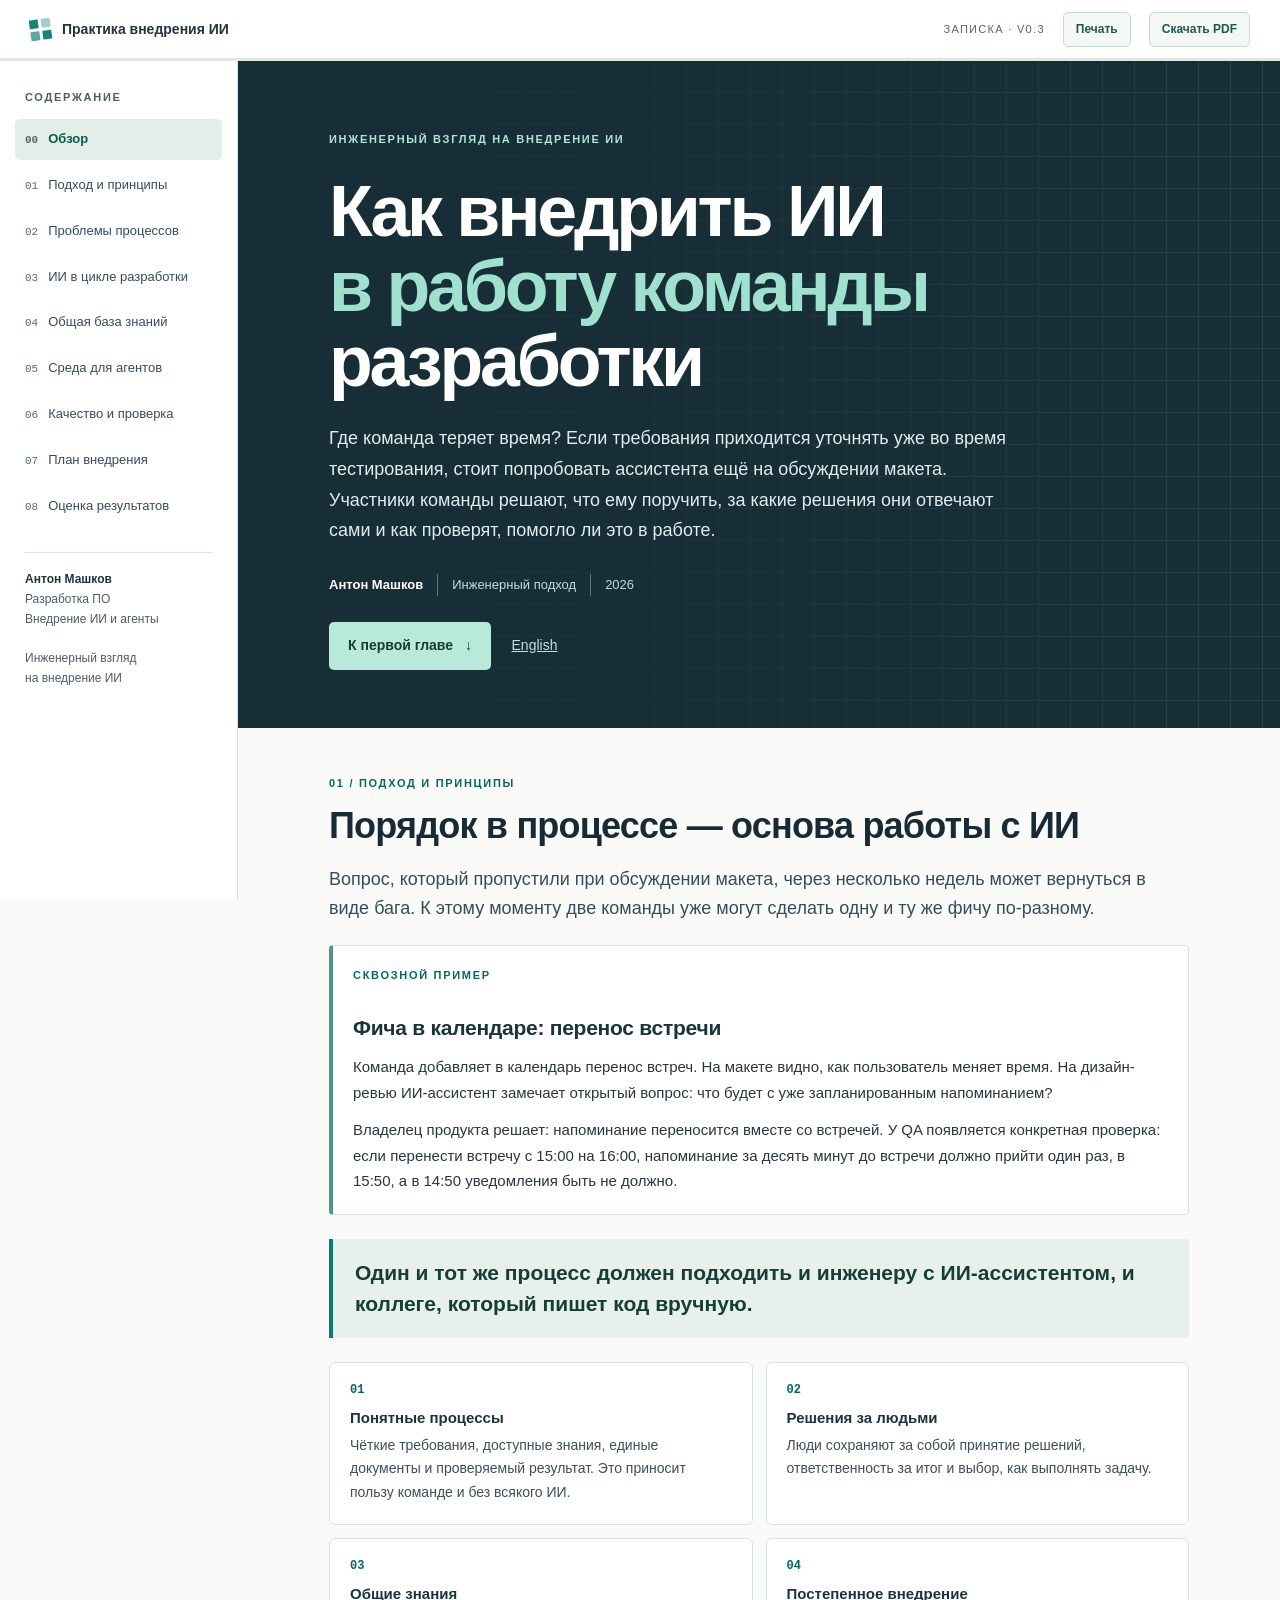
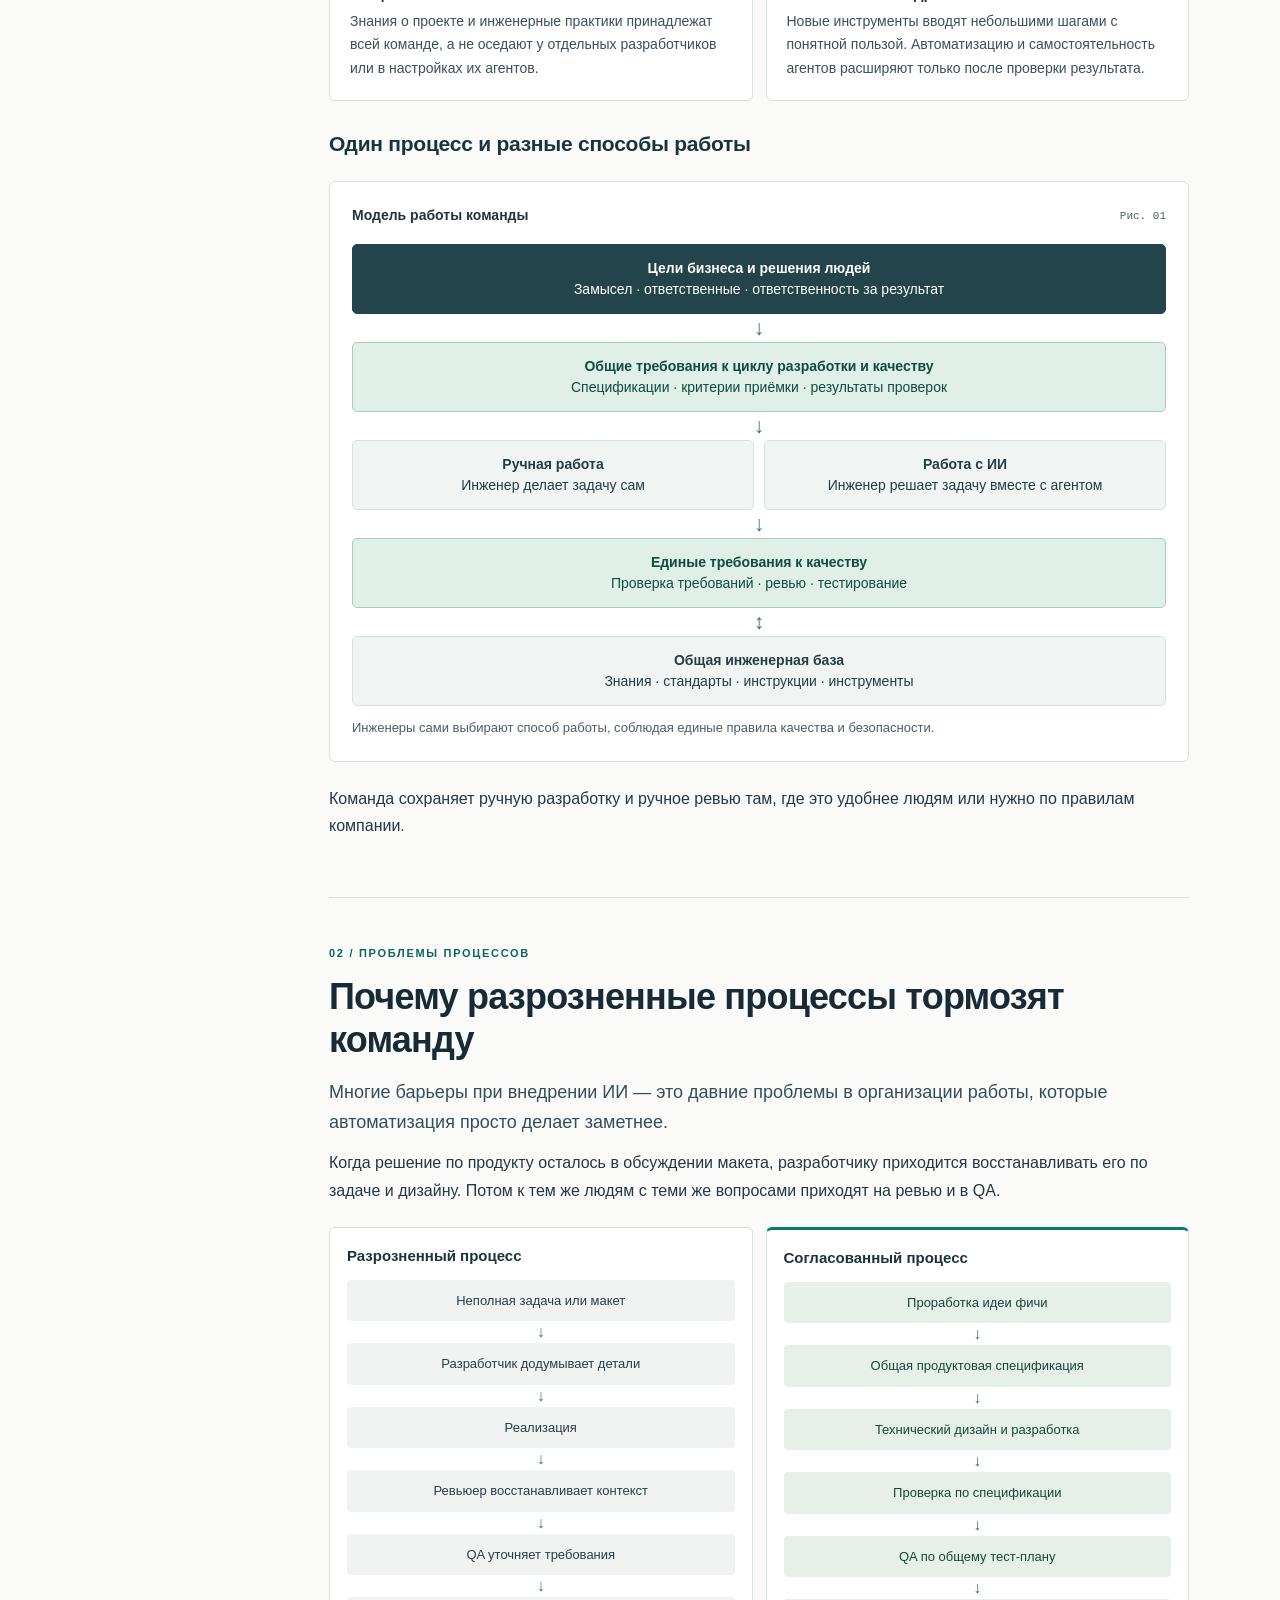
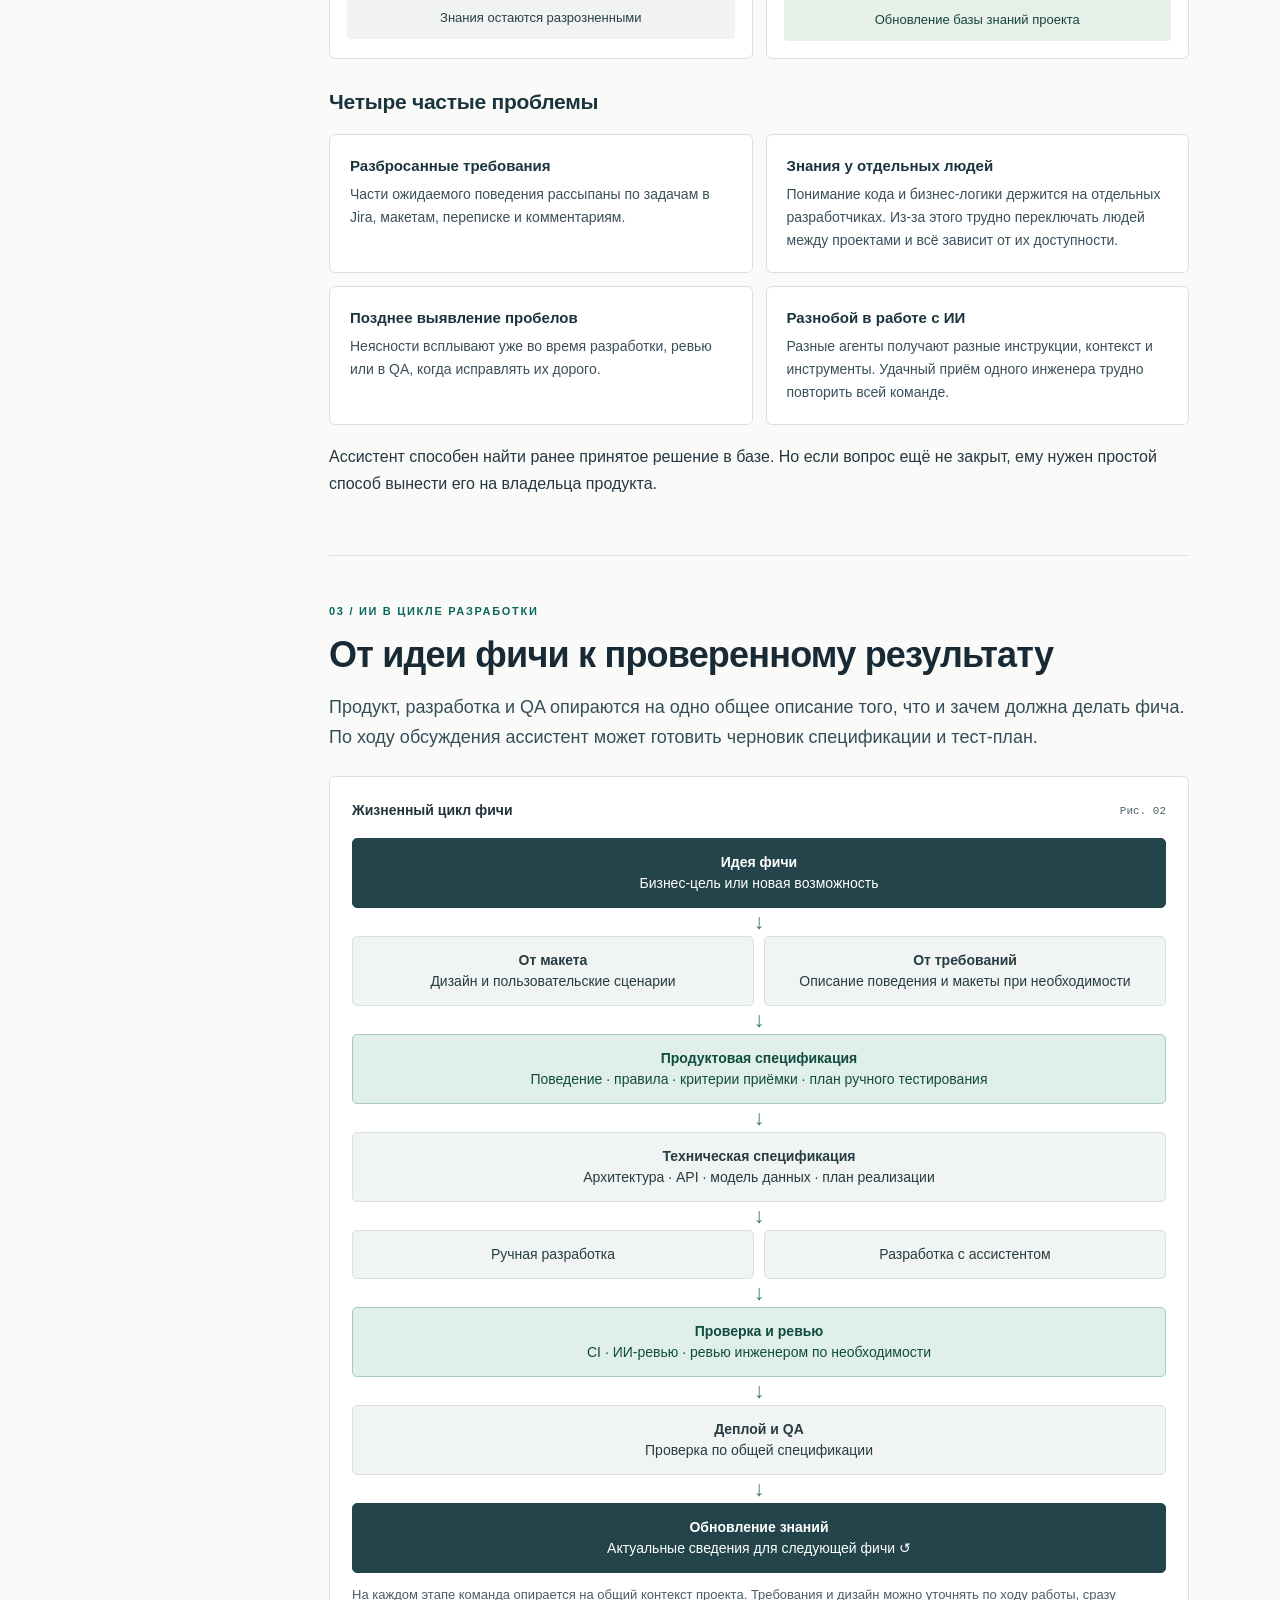
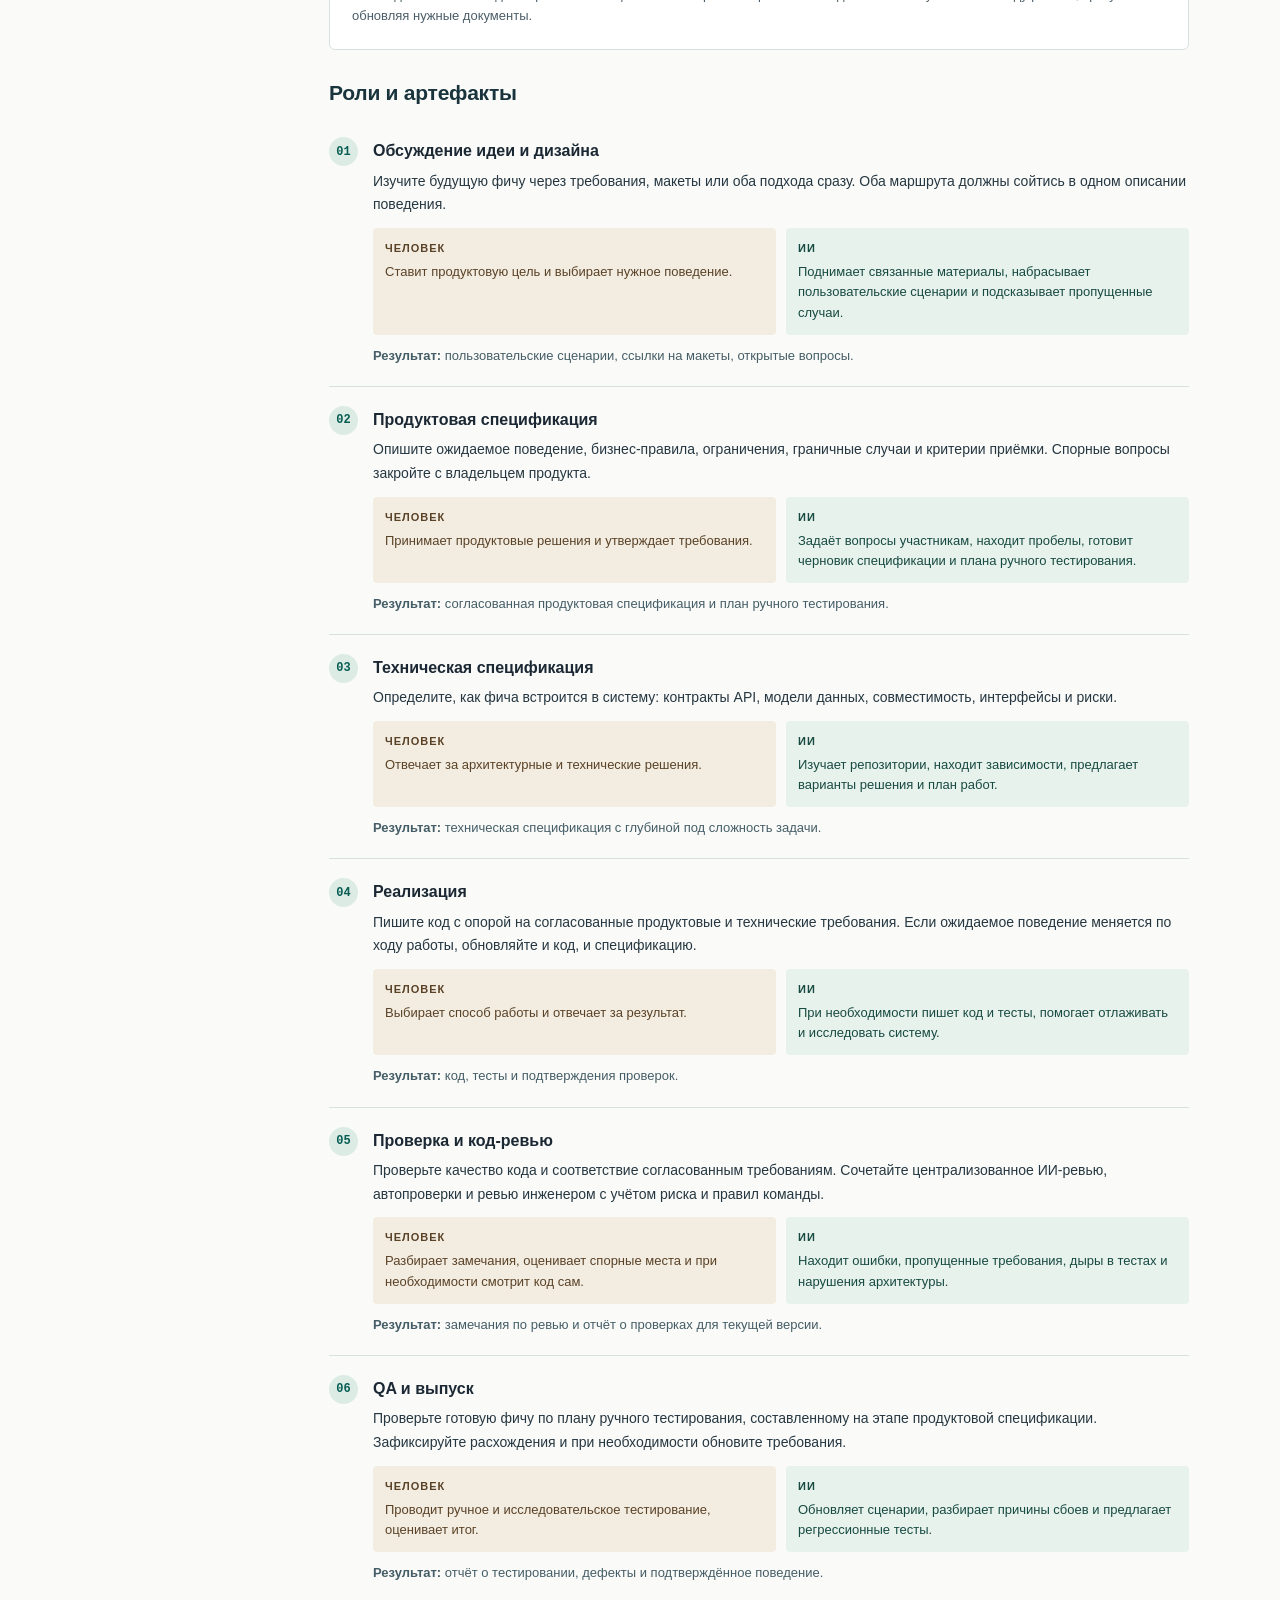
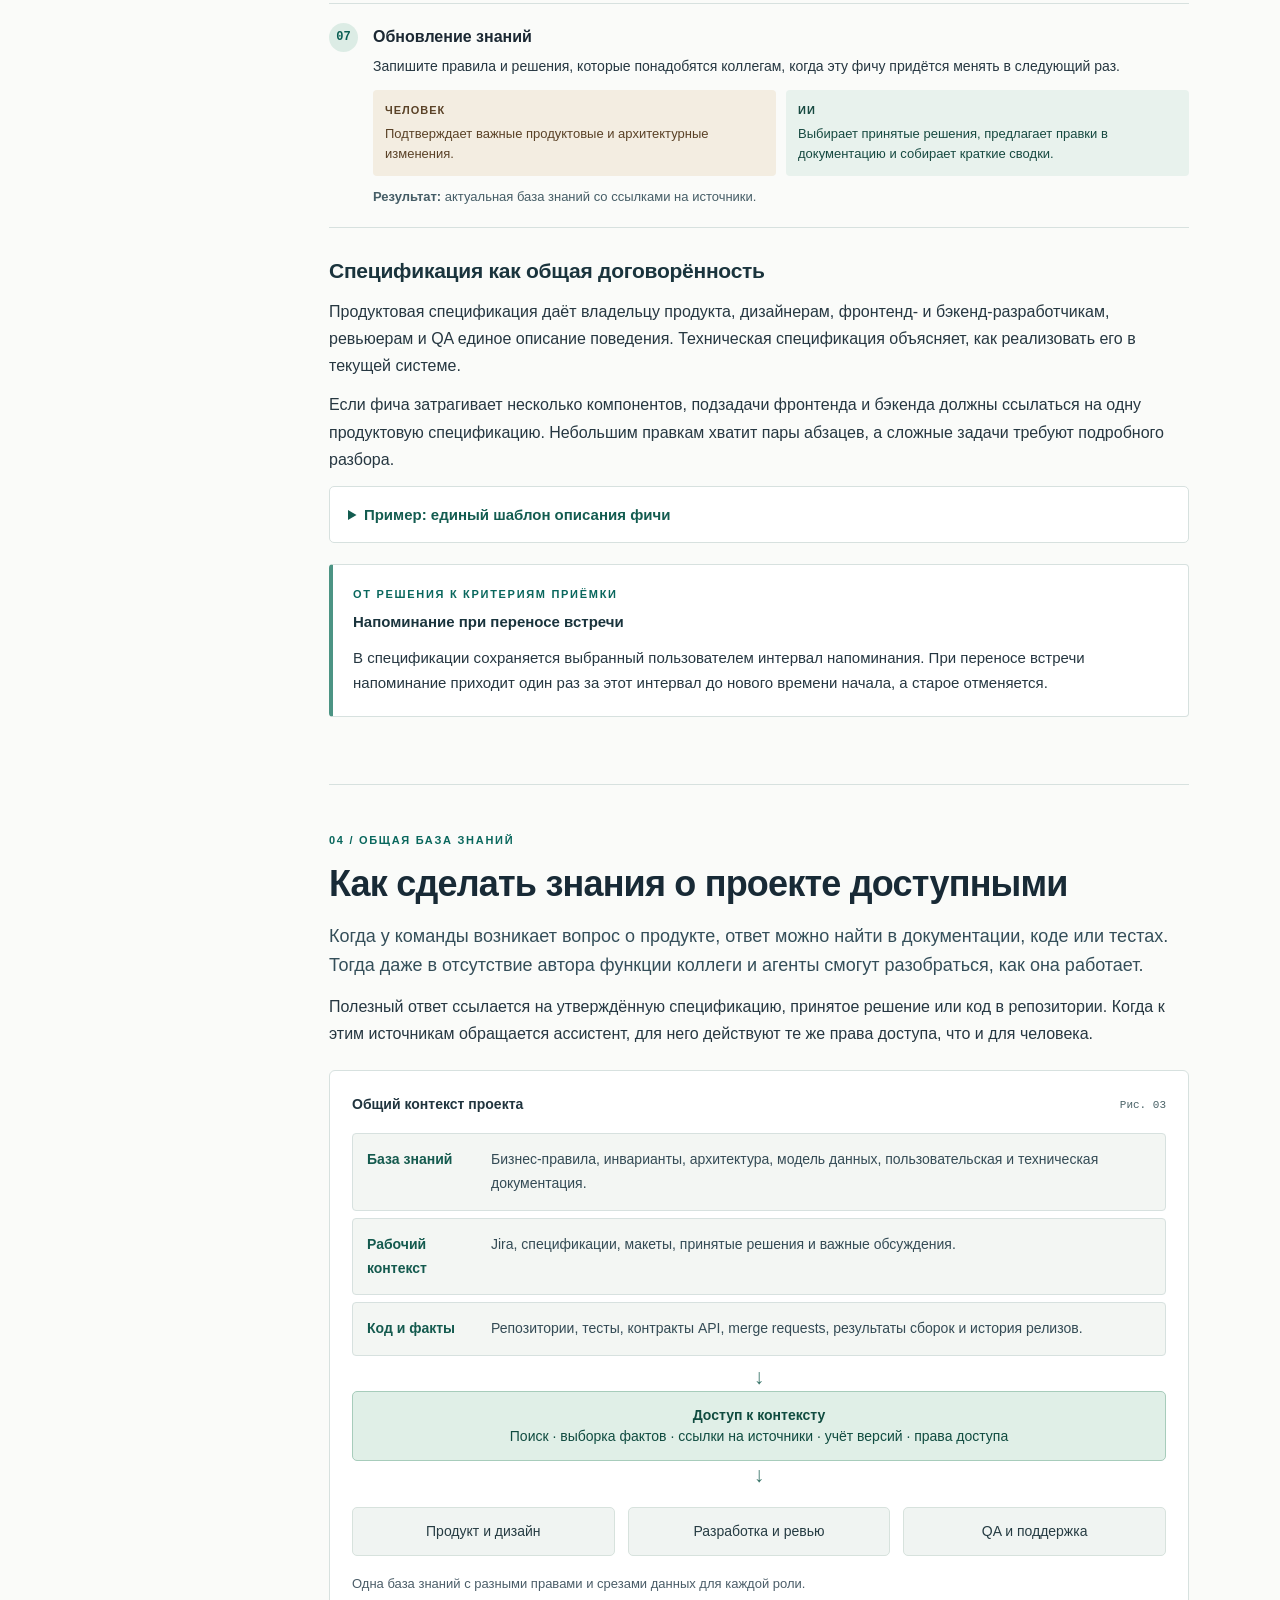
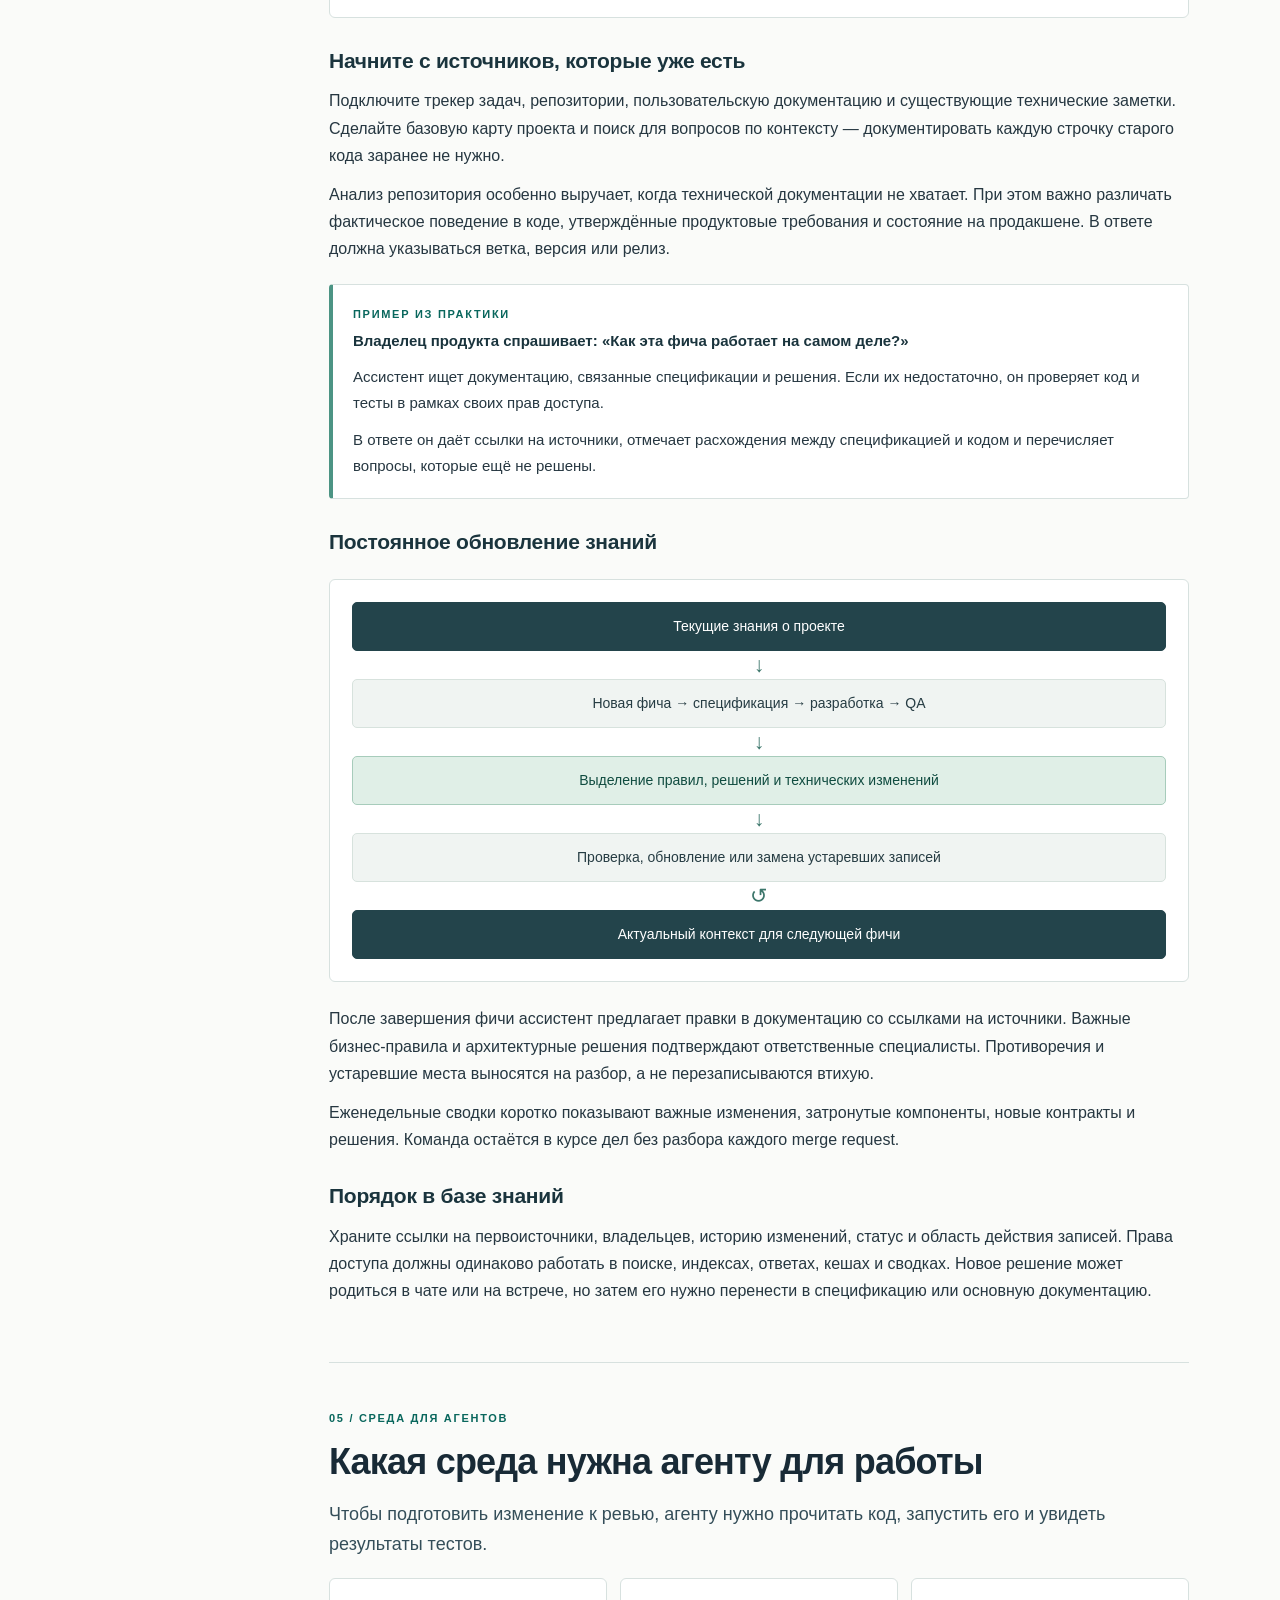
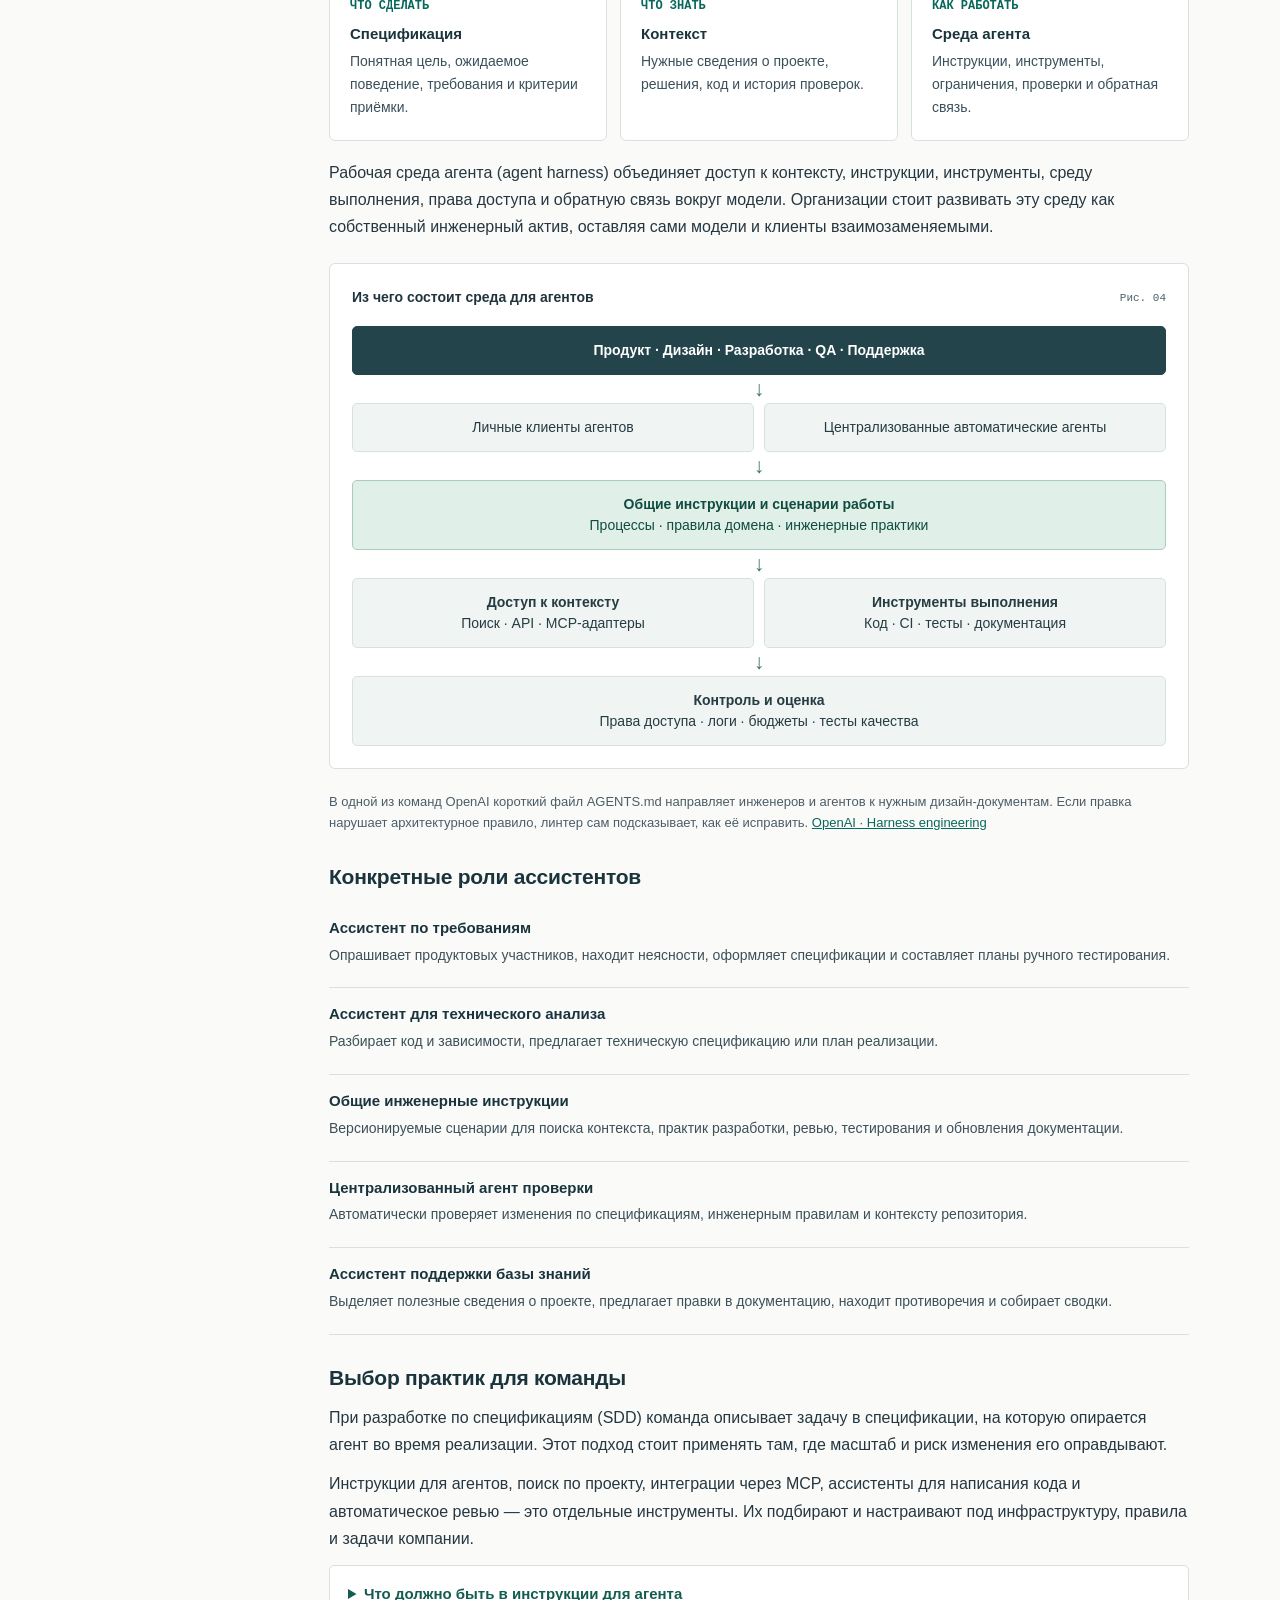
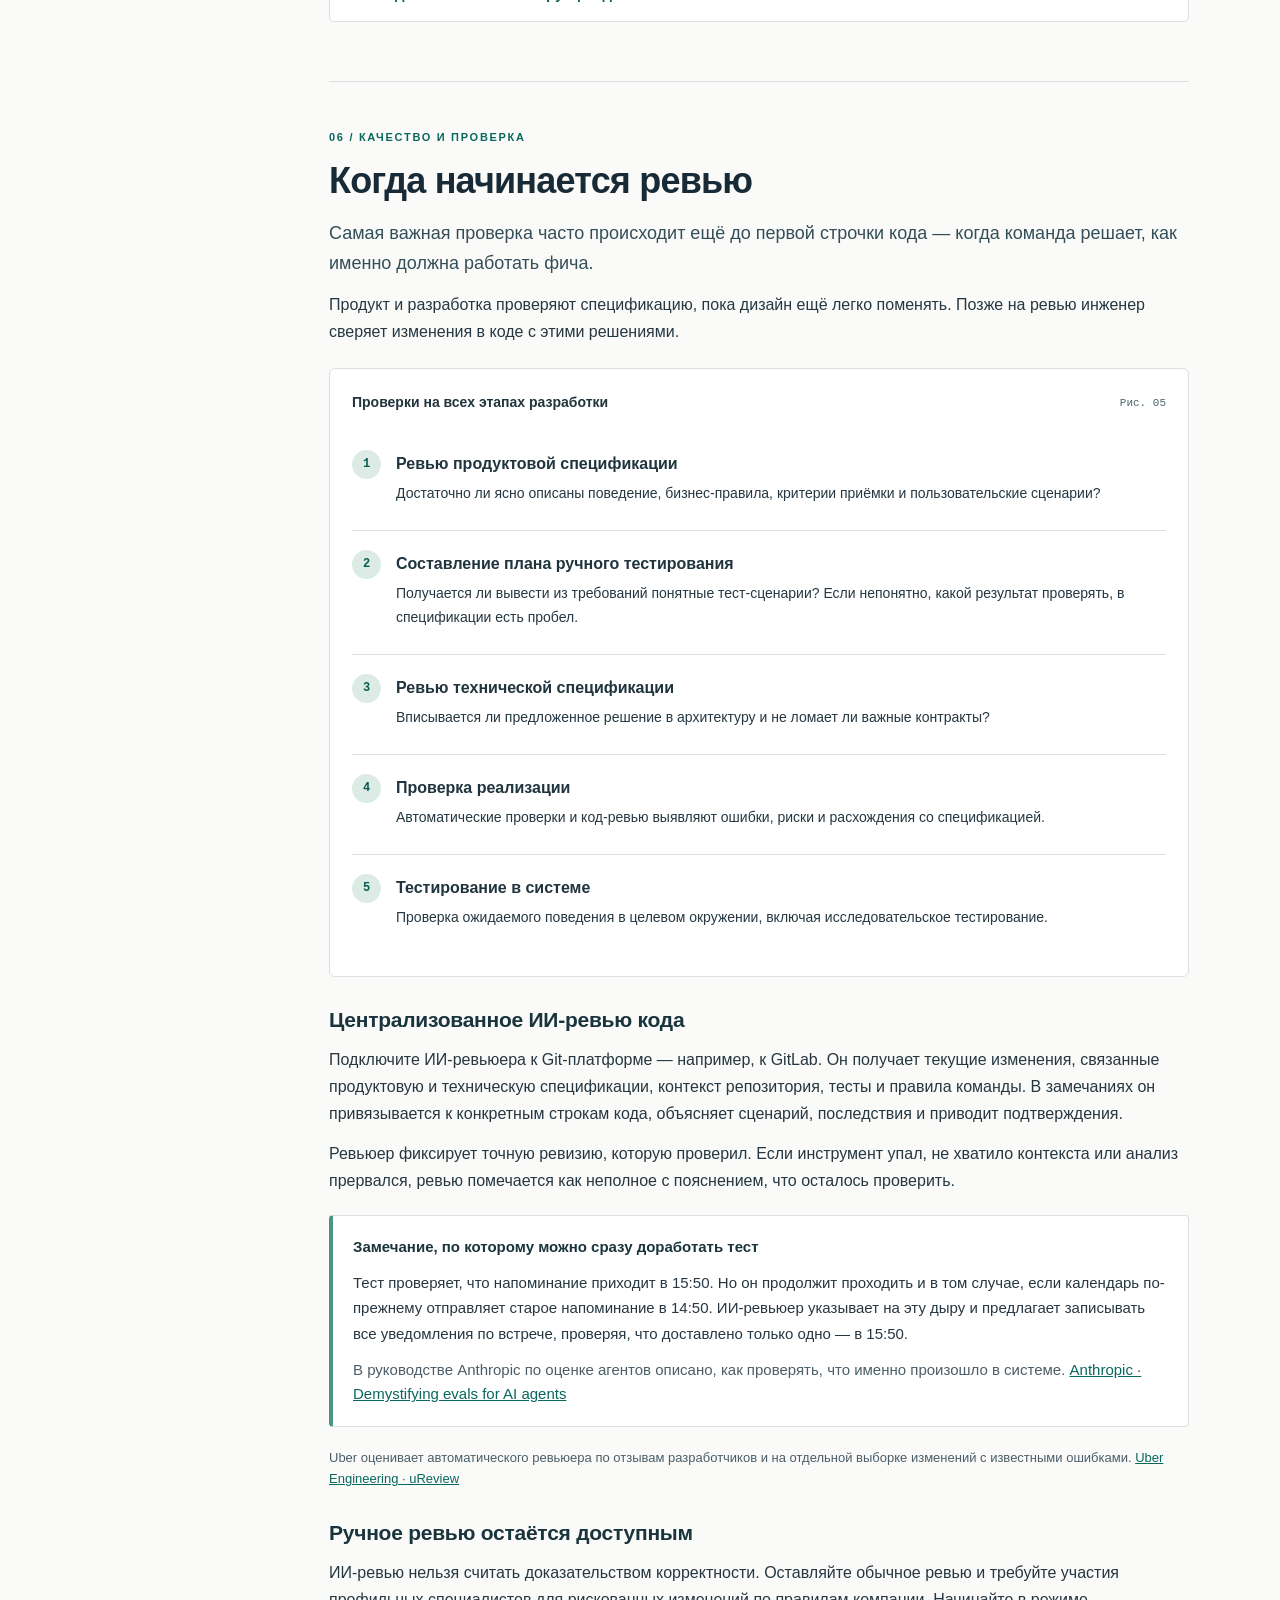
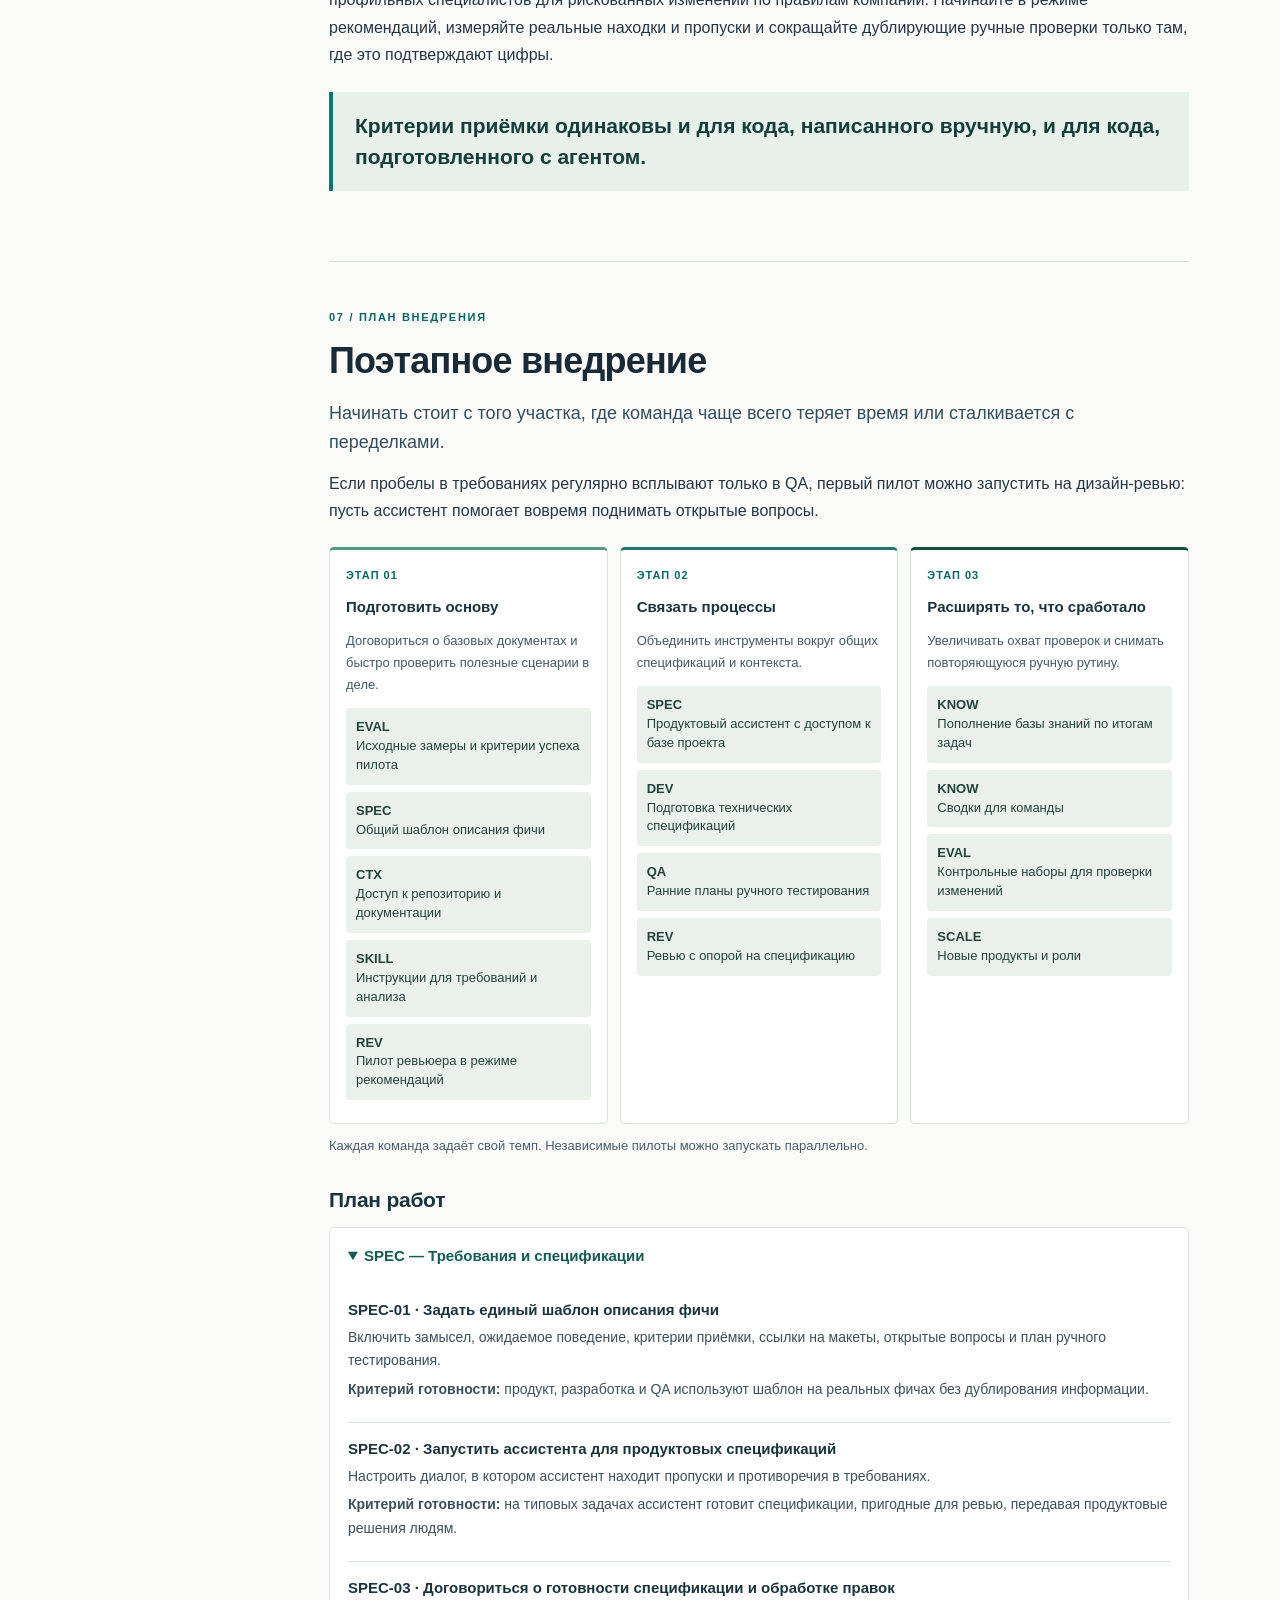
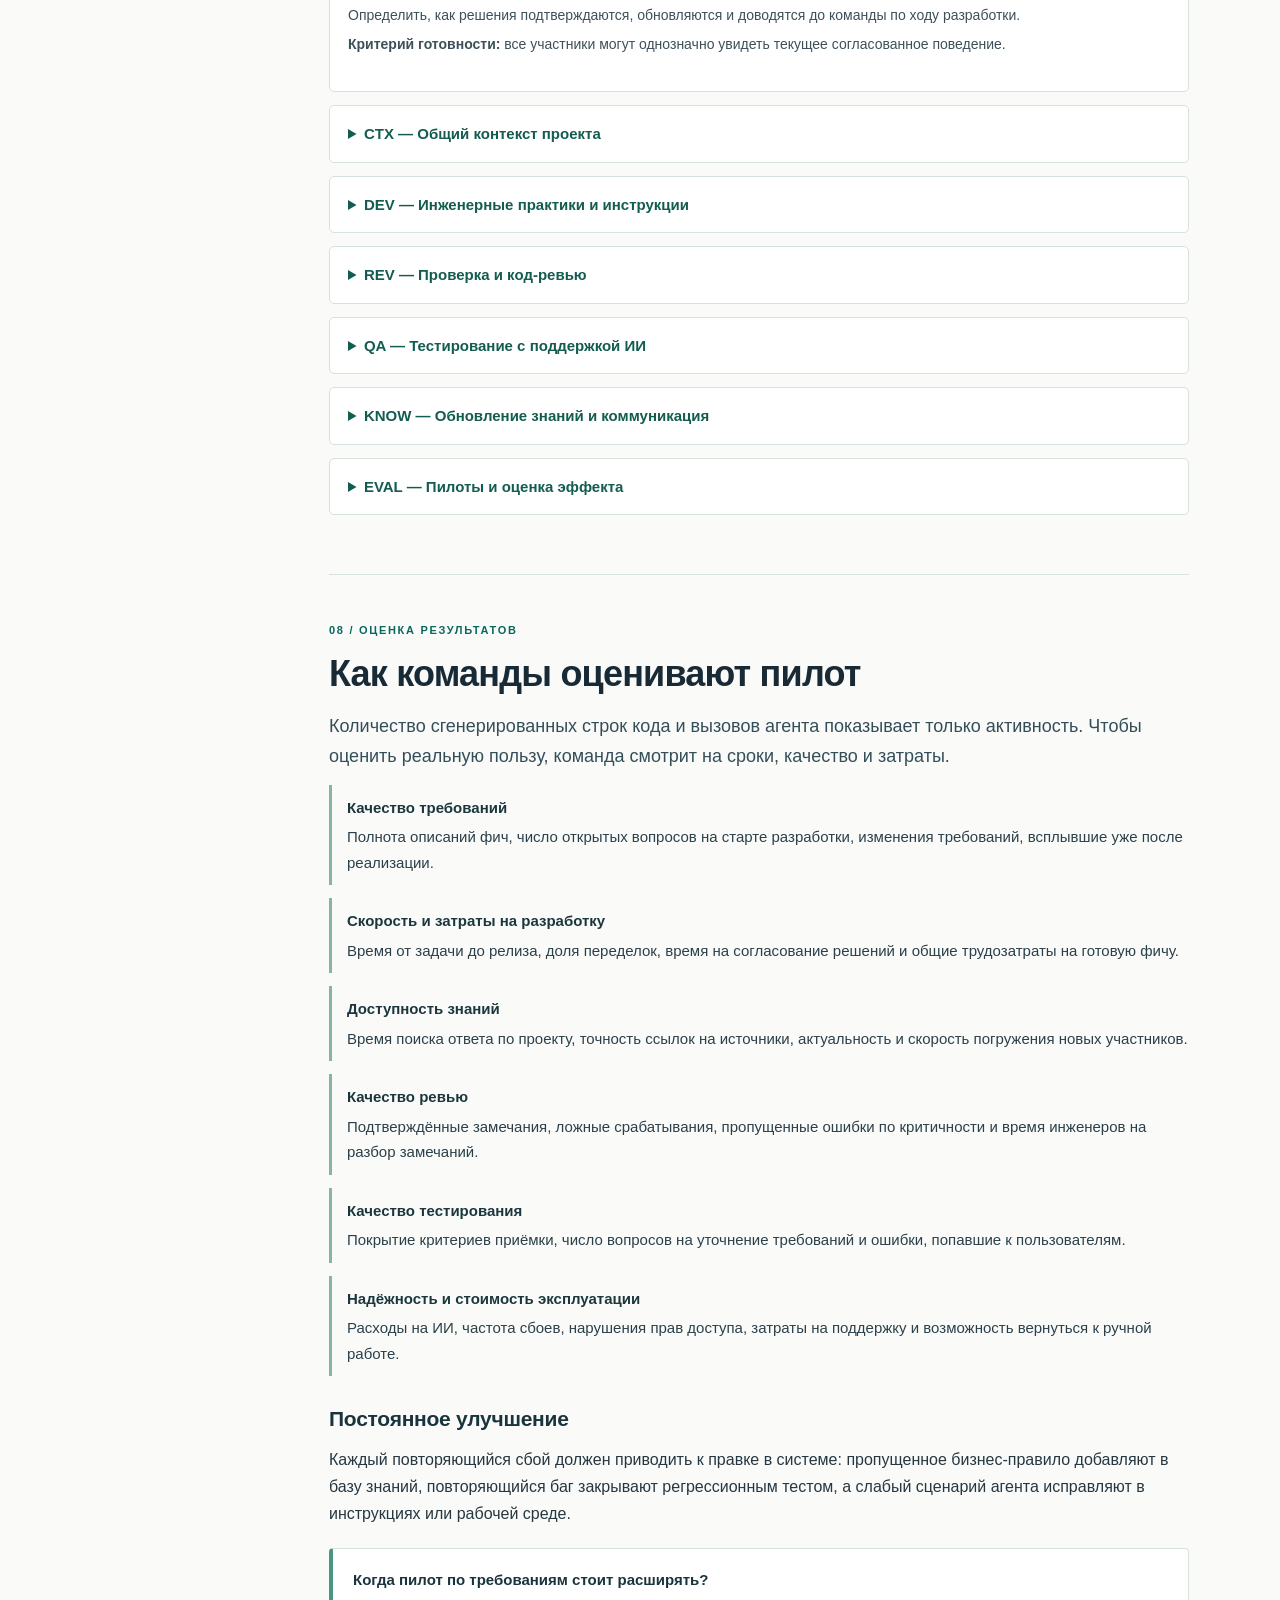
==== commit bf197c7d: "Edit the Russian paper for an engineering audience" ====
--- a/ru/index.html
+++ b/ru/index.html
@@ -5,8 +5,8 @@
 <meta charset="utf-8"/>
 <meta content="width=device-width, initial-scale=1" name="viewport"/>
 <meta content="light" name="color-scheme"/>
-<meta content="Антон Машков о внедрении ИИ в разработку ПО. Восемь глав о требованиях, рабочих средах агентов, проверке качества и оценке пилота." name="description"/>
-<title>Как подготовить организацию к работе с ИИ — Антон Машков</title>
+<meta content="Как внедрить ИИ в работу команды разработки: требования, база знаний, среда для агентов, проверка качества и оценка пилотов. Автор — Антон Машков." name="description"/>
+<title>Как внедрить ИИ в работу команды разработки — Антон Машков</title>
 <link href="../assets/favicon.svg" rel="icon" type="image/svg+xml"/>
 <link href="../assets/styles.css" rel="stylesheet"/>
 <script defer="" src="../assets/main.js"></script>
@@ -15,272 +15,272 @@
 <body>
 <a class="skip-link" href="#main-content">Перейти к тексту</a>
 <header class="top">
-<a class="brand" href="#cover"><span aria-hidden="true" class="logo"><i></i><i></i><i></i><i></i></span>ИИ в разработке</a>
-<div class="header-actions"><span class="version">Аналитическая записка · v0.3</span><button class="print-button" hidden="" id="print-button" type="button">Печать</button><a class="print-button" download="" href="output/pdf/ai-ready-organization-ru.pdf">Скачать PDF</a></div>
+<a class="brand" href="#cover"><span aria-hidden="true" class="logo"><i></i><i></i><i></i><i></i></span>Практика внедрения ИИ</a>
+<div class="header-actions"><span class="version">Записка · v0.3</span><button class="print-button" hidden="" id="print-button" type="button">Печать</button><a class="print-button" download="" href="output/pdf/ai-ready-organization-ru.pdf">Скачать PDF</a></div>
 <div aria-hidden="true" class="progress"><div id="paper-progress"></div></div>
 </header>
-<div class="mobile-nav"><label class="sr-only" for="chapter-select">Выбрать главу</label><select id="chapter-select"><option value="cover">Обзор</option><option value="vision">01 — Принципы внедрения</option><option value="challenges">02 — Проблемы в работе команд</option><option value="lifecycle">03 — ИИ в цикле разработки</option><option value="knowledge">04 — Знания о проекте</option><option value="harness">05 — Среда для агентов</option><option value="quality">06 — Качество и проверка</option><option value="roadmap">07 — План внедрения</option><option value="evaluation">08 — Оценка результатов</option></select></div>
+<div class="mobile-nav"><label class="sr-only" for="chapter-select">Выбрать главу</label><select id="chapter-select"><option value="cover">Обзор</option><option value="vision">01 — Подход и принципы</option><option value="challenges">02 — Проблемы процессов</option><option value="lifecycle">03 — ИИ в цикле разработки</option><option value="knowledge">04 — Общая база знаний</option><option value="harness">05 — Среда для агентов</option><option value="quality">06 — Качество и проверка</option><option value="roadmap">07 — План внедрения</option><option value="evaluation">08 — Оценка результатов</option></select></div>
 <div class="layout">
 <aside aria-label="Содержание" class="sidebar">
 <div class="eyebrow">Содержание</div>
 <nav aria-label="Главы" id="paper-nav">
 <a aria-current="location" class="active" href="#cover"><span>00</span> Обзор</a>
-<a href="#vision"><span>01</span> Принципы внедрения</a>
-<a href="#challenges"><span>02</span> Проблемы в работе команд</a>
+<a href="#vision"><span>01</span> Подход и принципы</a>
+<a href="#challenges"><span>02</span> Проблемы процессов</a>
 <a href="#lifecycle"><span>03</span> ИИ в цикле разработки</a>
-<a href="#knowledge"><span>04</span> Знания о проекте</a>
+<a href="#knowledge"><span>04</span> Общая база знаний</a>
 <a href="#harness"><span>05</span> Среда для агентов</a>
 <a href="#quality"><span>06</span> Качество и проверка</a>
 <a href="#roadmap"><span>07</span> План внедрения</a>
 <a href="#evaluation"><span>08</span> Оценка результатов</a>
 </nav>
-<footer><b>Антон Машков</b><br/>Разработка ПО<br/>Внедрение ИИ и работа с агентами<br/><br/>Внедрение ИИ<br/>глазами инженера</footer>
+<footer><b>Антон Машков</b><br/>Разработка ПО<br/>Внедрение ИИ и агенты<br/><br/>Инженерный взгляд<br/>на внедрение ИИ</footer>
 </aside>
 <div class="reading">
 <div class="hero" id="cover"><div class="hero-inner">
-<div class="eyebrow">Внедрение ИИ глазами инженера</div>
-<h1>Как подготовить<br/><em>организацию</em><br/>к работе с ИИ</h1>
-<p>Внедрять ИИ стоит там, где команда теряет время или вынуждена переделывать работу. Те, кто отвечает за этот участок, решают, в чём им поможет ИИ, какие решения они примут сами и по каким результатам можно будет расширить практику.</p>
-<div class="meta"><b>Антон Машков</b><span>Стратегия разработки</span><span>2026</span></div>
-<a class="primary" href="#vision">Перейти к первой главе <span aria-hidden="true">↓</span></a>
+<div class="eyebrow">Инженерный взгляд на внедрение ИИ</div>
+<h1>Как внедрить ИИ<br/><em>в работу команды</em><br/>разработки</h1>
+<p>Где команда теряет время? Если требования приходится уточнять уже во время тестирования, стоит попробовать ассистента ещё на обсуждении макета. Участники команды решают, что ему поручить, за какие решения они отвечают сами и как проверят, помогло ли это в работе.</p>
+<div class="meta"><b>Антон Машков</b><span>Инженерный подход</span><span>2026</span></div>
+<a class="primary" href="#vision">К первой главе <span aria-hidden="true">↓</span></a>
   <a class="language-link" href="../index.html" hreflang="en" lang="en">English</a>
 </div></div>
 <main class="content" id="main-content">
 <section aria-labelledby="vision-heading" id="vision">
-<div class="eyebrow">01 / Принципы внедрения</div>
-<h2 id="vision-heading">Что помогает команде работать с ИИ</h2>
-<p class="lead">Вопрос, который упустили при обсуждении макета, через несколько недель может вернуться в виде баг-репорта. К этому времени две команды уже могут реализовать одну и ту же функцию по-разному.</p>
+<div class="eyebrow">01 / Подход и принципы</div>
+<h2 id="vision-heading">Порядок в процессе — основа работы с ИИ</h2>
+<p class="lead">Вопрос, который пропустили при обсуждении макета, через несколько недель может вернуться в виде бага. К этому моменту две команды уже могут сделать одну и ту же фичу по-разному.</p>
 <div class="case">
 <div class="eyebrow">Сквозной пример</div>
-<h3>Задача для календаря — дать пользователю перенести встречу</h3>
-<p>Команда добавляет в календарь перенос встреч. На макете видно, как пользователь меняет время. При обсуждении макета ИИ-ассистент замечает открытый вопрос. Что произойдёт с уже запланированным напоминанием?</p>
-<p>Владелец продукта решает переносить напоминание вместе со встречей. Теперь у тестировщика есть конкретная проверка. Если перенести встречу с 15:00 на 16:00, напоминание за десять минут должно прийти ровно один раз, в 15:50. В 14:50 уведомления быть не должно.</p>
-</div>
-<blockquote class="quote">Один и тот же процесс должен подходить и инженеру с ИИ-ассистентом, и его коллеге, который работает самостоятельно.</blockquote>
+<h3>Фича в календаре: перенос встречи</h3>
+<p>Команда добавляет в календарь перенос встреч. На макете видно, как пользователь меняет время. На дизайн-ревью ИИ-ассистент замечает открытый вопрос: что будет с уже запланированным напоминанием?</p>
+<p>Владелец продукта решает: напоминание переносится вместе со встречей. У QA появляется конкретная проверка: если перенести встречу с 15:00 на 16:00, напоминание за десять минут до встречи должно прийти один раз, в 15:50, а в 14:50 уведомления быть не должно.</p>
+</div>
+<blockquote class="quote">Один и тот же процесс должен подходить и инженеру с ИИ-ассистентом, и коллеге, который пишет код вручную.</blockquote>
 <div class="two">
-<div class="tile"><div class="num">01</div><h4>Понятный процесс</h4><p>Явные требования, доступные знания, единые правила оформления и результат, который можно проверить, полезны команде при любом способе разработки.</p></div>
-<div class="tile"><div class="num">02</div><h4>Право выбора</h4><p>Люди принимают решения, отвечают за результат и выбирают, как выполнять работу.</p></div>
-<div class="tile"><div class="num">03</div><h4>Общие знания</h4><p>Команда сохраняет знания о проекте и инженерные практики так, чтобы ими могли воспользоваться коллеги и их агенты.</p></div>
-<div class="tile"><div class="num">04</div><h4>Поэтапное внедрение</h4><p>Каждое нововведение должно приносить пользу само по себе. Прежде чем расширять автоматизацию и давать агентам больше самостоятельности, команда оценивает результат.</p></div>
-</div>
-<h3>Как работать по общим правилам</h3>
-<figure class="diagram">
-<div class="diagram-head"><b>Распределение ответственности</b><span>Рис. 01</span></div>
-<div class="node dark"><b>Цели бизнеса и решения команды</b>Замысел, ответственные и их обязательства</div>
-<div aria-hidden="true" class="arrow">↓</div>
-<div class="node strong"><b>Общий цикл разработки и требования к качеству</b>Спецификации, критерии приёмки, результаты проверок</div>
-<div aria-hidden="true" class="arrow">↓</div>
-<div class="lane"><div class="node"><b>Самостоятельная работа</b>Инженер выполняет задачу вручную</div><div class="node"><b>Работа с ИИ</b>Инженер выполняет задачу вместе с агентом</div></div>
-<div aria-hidden="true" class="arrow">↓</div>
-<div class="node strong"><b>Единые требования к качеству</b>Проверка требований, ревью, тестирование</div>
+<div class="tile"><div class="num">01</div><h4>Понятные процессы</h4><p>Чёткие требования, доступные знания, единые документы и проверяемый результат. Это приносит пользу команде и без всякого ИИ.</p></div>
+<div class="tile"><div class="num">02</div><h4>Решения за людьми</h4><p>Люди сохраняют за собой принятие решений, ответственность за итог и выбор, как выполнять задачу.</p></div>
+<div class="tile"><div class="num">03</div><h4>Общие знания</h4><p>Знания о проекте и инженерные практики принадлежат всей команде, а не оседают у отдельных разработчиков или в настройках их агентов.</p></div>
+<div class="tile"><div class="num">04</div><h4>Постепенное внедрение</h4><p>Новые инструменты вводят небольшими шагами с понятной пользой. Автоматизацию и самостоятельность агентов расширяют только после проверки результата.</p></div>
+</div>
+<h3>Один процесс и разные способы работы</h3>
+<figure class="diagram">
+<div class="diagram-head"><b>Модель работы команды</b><span>Рис. 01</span></div>
+<div class="node dark"><b>Цели бизнеса и решения людей</b>Замысел · ответственные · ответственность за результат</div>
+<div aria-hidden="true" class="arrow">↓</div>
+<div class="node strong"><b>Общие требования к циклу разработки и качеству</b>Спецификации · критерии приёмки · результаты проверок</div>
+<div aria-hidden="true" class="arrow">↓</div>
+<div class="lane"><div class="node"><b>Ручная работа</b>Инженер делает задачу сам</div><div class="node"><b>Работа с ИИ</b>Инженер решает задачу вместе с агентом</div></div>
+<div aria-hidden="true" class="arrow">↓</div>
+<div class="node strong"><b>Единые требования к качеству</b>Проверка требований · ревью · тестирование</div>
 <div aria-hidden="true" class="arrow">↕</div>
-<div class="node"><b>Общая инженерная база</b>Знания, стандарты, навыки агентов и инструменты</div>
-<figcaption class="caption">Инженеры выбирают способ работы и соблюдают общие требования к качеству и безопасности.</figcaption>
-</figure>
-<p>Команда сохраняет возможность писать и проверять код вручную, когда этого хотят инженеры или требуют внутренние правила.</p>
+<div class="node"><b>Общая инженерная база</b>Знания · стандарты · инструкции · инструменты</div>
+<figcaption class="caption">Инженеры сами выбирают способ работы, соблюдая единые правила качества и безопасности.</figcaption>
+</figure>
+<p>Команда сохраняет ручную разработку и ручное ревью там, где это удобнее людям или нужно по правилам компании.</p>
 </section>
 <section aria-labelledby="challenges-heading" id="challenges">
-<div class="eyebrow">02 / Проблемы в работе команд</div>
-<h2 id="challenges-heading">Почему приходится собирать требования заново</h2>
-<p class="lead">Автоматизация часто делает заметнее проблемы, с которыми команда сталкивалась ещё до внедрения ИИ.</p>
-<p>Если продуктовое решение осталось только в обсуждении макета, разработчику приходится восстанавливать его по задаче и дизайну. Во время ревью и тестирования коллеги могут вернуться к тем же людям с тем же вопросом.</p>
+<div class="eyebrow">02 / Проблемы процессов</div>
+<h2 id="challenges-heading">Почему разрозненные процессы тормозят команду</h2>
+<p class="lead">Многие барьеры при внедрении ИИ — это давние проблемы в организации работы, которые автоматизация просто делает заметнее.</p>
+<p>Когда решение по продукту осталось в обсуждении макета, разработчику приходится восстанавливать его по задаче и дизайну. Потом к тем же людям с теми же вопросами приходят на ревью и в QA.</p>
 <div class="compare">
-<div><h4>Когда каждый собирает сведения сам</h4><div class="chain">В задаче или макете не хватает деталей</div><div aria-hidden="true" class="tiny-arrow">↓</div><div class="chain">Разработчик восстанавливает замысел</div><div aria-hidden="true" class="tiny-arrow">↓</div><div class="chain">Реализация</div><div aria-hidden="true" class="tiny-arrow">↓</div><div class="chain">Автор ревью выясняет контекст</div><div aria-hidden="true" class="tiny-arrow">↓</div><div class="chain">Тестировщик уточняет требования</div><div aria-hidden="true" class="tiny-arrow">↓</div><div class="chain">Сведения остаются разрозненными</div></div>
-<div><h4>Когда у команды есть общая спецификация</h4><div class="chain">Обсуждение продуктовой задачи</div><div aria-hidden="true" class="tiny-arrow">↓</div><div class="chain">Общая продуктовая спецификация</div><div aria-hidden="true" class="tiny-arrow">↓</div><div class="chain">Техническое проектирование и разработка</div><div aria-hidden="true" class="tiny-arrow">↓</div><div class="chain">Проверка по спецификации</div><div aria-hidden="true" class="tiny-arrow">↓</div><div class="chain">Тестирование по общему плану</div><div aria-hidden="true" class="tiny-arrow">↓</div><div class="chain">Обновление знаний о проекте</div></div>
-</div>
-<h3>Четыре типичные трудности</h3>
+<div><h4>Разрозненный процесс</h4><div class="chain">Неполная задача или макет</div><div aria-hidden="true" class="tiny-arrow">↓</div><div class="chain">Разработчик додумывает детали</div><div aria-hidden="true" class="tiny-arrow">↓</div><div class="chain">Реализация</div><div aria-hidden="true" class="tiny-arrow">↓</div><div class="chain">Ревьюер восстанавливает контекст</div><div aria-hidden="true" class="tiny-arrow">↓</div><div class="chain">QA уточняет требования</div><div aria-hidden="true" class="tiny-arrow">↓</div><div class="chain">Знания остаются разрозненными</div></div>
+<div><h4>Согласованный процесс</h4><div class="chain">Проработка идеи фичи</div><div aria-hidden="true" class="tiny-arrow">↓</div><div class="chain">Общая продуктовая спецификация</div><div aria-hidden="true" class="tiny-arrow">↓</div><div class="chain">Технический дизайн и разработка</div><div aria-hidden="true" class="tiny-arrow">↓</div><div class="chain">Проверка по спецификации</div><div aria-hidden="true" class="tiny-arrow">↓</div><div class="chain">QA по общему тест-плану</div><div aria-hidden="true" class="tiny-arrow">↓</div><div class="chain">Обновление базы знаний проекта</div></div>
+</div>
+<h3>Четыре частые проблемы</h3>
 <div class="two">
-<div class="tile"><h4>Требования в разных источниках</h4><p>Задачи в Jira, макеты, переписка и комментарии описывают разные стороны того, как должна работать функция.</p></div>
-<div class="tile"><h4>Зависимость от отдельных специалистов</h4><p>Когда только отдельные разработчики знают технические детали и бизнес-правила, коллегам сложнее переходить между проектами. Любое уточнение зависит от доступности этих специалистов.</p></div>
-<div class="tile"><h4>Поздние уточнения</h4><p>Неоднозначные требования обнаруживаются во время разработки, ревью или тестирования, когда исправления уже могут дорого стоить.</p></div>
-<div class="tile"><h4>Разные условия работы с ИИ</h4><p>У каждого агента свои инструкции, контекст и инструменты. Коллегам трудно повторить удачную практику одного инженера.</p></div>
-</div>
-<p>Ассистент может найти прежнее решение. Если вопрос ещё открыт, ему нужен способ передать его владельцу продукта.</p>
+<div class="tile"><h4>Разбросанные требования</h4><p>Части ожидаемого поведения рассыпаны по задачам в Jira, макетам, переписке и комментариям.</p></div>
+<div class="tile"><h4>Знания у отдельных людей</h4><p>Понимание кода и бизнес-логики держится на отдельных разработчиках. Из-за этого трудно переключать людей между проектами и всё зависит от их доступности.</p></div>
+<div class="tile"><h4>Позднее выявление пробелов</h4><p>Неясности всплывают уже во время разработки, ревью или в QA, когда исправлять их дорого.</p></div>
+<div class="tile"><h4>Разнобой в работе с ИИ</h4><p>Разные агенты получают разные инструкции, контекст и инструменты. Удачный приём одного инженера трудно повторить всей команде.</p></div>
+</div>
+<p>Ассистент способен найти ранее принятое решение в базе. Но если вопрос ещё не закрыт, ему нужен простой способ вынести его на владельца продукта.</p>
 </section>
 <section aria-labelledby="lifecycle-heading" id="lifecycle">
 <div class="eyebrow">03 / ИИ в цикле разработки</div>
-<h2 id="lifecycle-heading">Как проверить, что функция работает по замыслу</h2>
-<p class="lead">Продуктовая команда, разработчики и тестировщики вместе фиксируют, что должна делать функция и зачем она нужна. По мере обсуждения ассистент может готовить черновик спецификации и план тестирования.</p>
-<figure class="diagram">
-<div class="diagram-head"><b>Жизненный цикл функции</b><span>Рис. 02</span></div>
-<div class="node dark"><b>Замысел</b>Бизнес-цель или идея функции</div><div aria-hidden="true" class="arrow">↓</div>
-<div class="lane"><div class="node"><b>От дизайна</b>Макет и пользовательские истории</div><div class="node"><b>От требований</b>Описание поведения и, при необходимости, макет</div></div><div aria-hidden="true" class="arrow">↓</div>
-<div class="node strong"><b>Продуктовая спецификация</b>Поведение, правила, критерии приёмки и план ручного тестирования</div><div aria-hidden="true" class="arrow">↓</div>
-<div class="node"><b>Техническая спецификация</b>Архитектура, API, модель данных и план реализации</div><div aria-hidden="true" class="arrow">↓</div>
-<div class="lane"><div class="node">Разработка вручную</div><div class="node">Разработка с ИИ</div></div><div aria-hidden="true" class="arrow">↓</div>
-<div class="node strong"><b>Проверки и ревью</b>CI, ревью с помощью ИИ и проверка инженером по необходимости</div><div aria-hidden="true" class="arrow">↓</div>
-<div class="node"><b>Развёртывание и тестирование</b>Проверка по общей спецификации</div><div aria-hidden="true" class="arrow">↓</div>
-<div class="node dark"><b>Обновление знаний</b>Новые сведения для работы над следующей функцией ↺</div>
-<figcaption class="caption">На каждом этапе команда опирается на общие сведения о проекте. Дизайн и требования можно уточнять по ходу работы, а принятые решения вносить в соответствующие документы.</figcaption>
-</figure>
-<h3>Кто за что отвечает и что получается на выходе</h3>
-<div class="stage"><div class="step">01</div><div><b>Проработка задачи и дизайна</b><p>Обсудите будущую функцию на примере макетов, требований или того и другого. При любом порядке работы команда должна прийти к общему описанию поведения.</p><div class="roles"><div class="role human"><b>Человек</b>Определяет цель и выбирает, как должна работать функция.</div><div class="role"><b>ИИ</b>Находит связанные материалы, составляет черновики пользовательских историй и указывает на пропущенные сценарии.</div></div><div class="artifact"><strong>Результат —</strong> пользовательские истории, ссылки на макеты и открытые вопросы.</div></div></div>
-<div class="stage"><div class="step">02</div><div><b>Продуктовая спецификация</b><p>Опишите ожидаемое поведение, бизнес-правила, ограничения, граничные случаи и критерии приёмки. Существенные вопросы обсудите с владельцем продукта.</p><div class="roles"><div class="role human"><b>Человек</b>Принимает продуктовые решения и подтверждает требования.</div><div class="role"><b>ИИ</b>Задаёт вопросы участникам, находит пробелы, готовит черновики спецификации и плана ручного тестирования.</div></div><div class="artifact"><strong>Результат —</strong> согласованные продуктовая спецификация и план ручного тестирования.</div></div></div>
-<div class="stage"><div class="step">03</div><div><b>Техническая спецификация</b><p>Опишите, как функция впишется в систему. Учтите контракты API, модели данных, совместимость, интерфейсы и риски реализации.</p><div class="roles"><div class="role human"><b>Человек</b>Отвечает за решения по архитектуре и реализации.</div><div class="role"><b>ИИ</b>Изучает репозитории, прослеживает зависимости, предлагает варианты решения и план работ.</div></div><div class="artifact"><strong>Результат —</strong> техническая спецификация с детализацией, соответствующей сложности задачи.</div></div></div>
-<div class="stage"><div class="step">04</div><div><b>Реализация</b><p>Опирайтесь на согласованные продуктовые и технические решения. Если ожидаемое поведение меняется, обновите и код, и спецификацию.</p><div class="roles"><div class="role human"><b>Человек</b>Выбирает способ работы и отвечает за результат.</div><div class="role"><b>ИИ</b>При необходимости пишет и тестирует код, отлаживает его и исследует поведение системы.</div></div><div class="artifact"><strong>Результат —</strong> код, тесты и результаты проверок.</div></div></div>
-<div class="stage"><div class="step">05</div><div><b>Проверка требований и ревью кода</b><p>Проверьте качество реализации и соответствие требованиям. Сочетайте централизованное ИИ-ревью, автоматические проверки и ревью инженером с учётом рисков и правил команды.</p><div class="roles"><div class="role human"><b>Человек</b>Разбирает замечания, оценивает спорные случаи и при необходимости проверяет код.</div><div class="role"><b>ИИ</b>Находит дефекты, невыполненные требования, пробелы в тестах и нарушения архитектурных правил.</div></div><div class="artifact"><strong>Результат —</strong> замечания по коду и результаты проверок для текущей версии.</div></div></div>
-<div class="stage"><div class="step">06</div><div><b>Тестирование и выпуск</b><p>Проверьте работу функции в составе системы по плану, который подготовили вместе с продуктовой спецификацией. Зафиксируйте отклонения и при необходимости уточните требования.</p><div class="roles"><div class="role human"><b>Человек</b>Проводит ручное и исследовательское тестирование, оценивает результат.</div><div class="role"><b>ИИ</b>Обновляет сценарии, исследует причины сбоев и предлагает регрессионные тесты.</div></div><div class="artifact"><strong>Результат —</strong> результаты тестирования, найденные дефекты и описание принятого поведения.</div></div></div>
-<div class="stage"><div class="step">07</div><div><b>Пополнение базы знаний</b><p>Запишите правила и решения, которые понадобятся коллегам, когда они в следующий раз будут менять эту функцию.</p><div class="roles"><div class="role human"><b>Человек</b>Подтверждает существенные изменения в продукте и архитектуре.</div><div class="role"><b>ИИ</b>Выделяет принятые решения, предлагает правки в документацию и готовит сводки.</div></div><div class="artifact"><strong>Результат —</strong> актуальные сведения о проекте со ссылками на источники.</div></div></div>
-<h3>Спецификация как договорённость команды</h3>
-<p>Продуктовая спецификация даёт владельцу продукта, дизайнерам, фронтенд- и бэкенд-разработчикам, участникам ревью и тестировщикам общее описание ожидаемого поведения. Техническая спецификация объясняет, как реализовать его в существующей системе.</p>
-<p>Если функция затрагивает несколько компонентов, задачи фронтенда и бэкенда должны ссылаться на одну продуктовую спецификацию. Для небольшой правки достаточно краткого описания. Сложное изменение требует более подробного анализа.</p>
-<details><summary>Пример шаблона для новой функции</summary><div><pre>ФУНКЦИЯ / НОМЕР ЗАДАЧИ
+<h2 id="lifecycle-heading">От идеи фичи к проверенному результату</h2>
+<p class="lead">Продукт, разработка и QA опираются на одно общее описание того, что и зачем должна делать фича. По ходу обсуждения ассистент может готовить черновик спецификации и тест-план.</p>
+<figure class="diagram">
+<div class="diagram-head"><b>Жизненный цикл фичи</b><span>Рис. 02</span></div>
+<div class="node dark"><b>Идея фичи</b>Бизнес-цель или новая возможность</div><div aria-hidden="true" class="arrow">↓</div>
+<div class="lane"><div class="node"><b>От макета</b>Дизайн и пользовательские сценарии</div><div class="node"><b>От требований</b>Описание поведения и макеты при необходимости</div></div><div aria-hidden="true" class="arrow">↓</div>
+<div class="node strong"><b>Продуктовая спецификация</b>Поведение · правила · критерии приёмки · план ручного тестирования</div><div aria-hidden="true" class="arrow">↓</div>
+<div class="node"><b>Техническая спецификация</b>Архитектура · API · модель данных · план реализации</div><div aria-hidden="true" class="arrow">↓</div>
+<div class="lane"><div class="node">Ручная разработка</div><div class="node">Разработка с ассистентом</div></div><div aria-hidden="true" class="arrow">↓</div>
+<div class="node strong"><b>Проверка и ревью</b>CI · ИИ-ревью · ревью инженером по необходимости</div><div aria-hidden="true" class="arrow">↓</div>
+<div class="node"><b>Деплой и QA</b>Проверка по общей спецификации</div><div aria-hidden="true" class="arrow">↓</div>
+<div class="node dark"><b>Обновление знаний</b>Актуальные сведения для следующей фичи ↺</div>
+<figcaption class="caption">На каждом этапе команда опирается на общий контекст проекта. Требования и дизайн можно уточнять по ходу работы, сразу обновляя нужные документы.</figcaption>
+</figure>
+<h3>Роли и артефакты</h3>
+<div class="stage"><div class="step">01</div><div><b>Обсуждение идеи и дизайна</b><p>Изучите будущую фичу через требования, макеты или оба подхода сразу. Оба маршрута должны сойтись в одном описании поведения.</p><div class="roles"><div class="role human"><b>Человек</b>Ставит продуктовую цель и выбирает нужное поведение.</div><div class="role"><b>ИИ</b>Поднимает связанные материалы, набрасывает пользовательские сценарии и подсказывает пропущенные случаи.</div></div><div class="artifact"><strong>Результат:</strong> пользовательские сценарии, ссылки на макеты, открытые вопросы.</div></div></div>
+<div class="stage"><div class="step">02</div><div><b>Продуктовая спецификация</b><p>Опишите ожидаемое поведение, бизнес-правила, ограничения, граничные случаи и критерии приёмки. Спорные вопросы закройте с владельцем продукта.</p><div class="roles"><div class="role human"><b>Человек</b>Принимает продуктовые решения и утверждает требования.</div><div class="role"><b>ИИ</b>Задаёт вопросы участникам, находит пробелы, готовит черновик спецификации и плана ручного тестирования.</div></div><div class="artifact"><strong>Результат:</strong> согласованная продуктовая спецификация и план ручного тестирования.</div></div></div>
+<div class="stage"><div class="step">03</div><div><b>Техническая спецификация</b><p>Определите, как фича встроится в систему: контракты API, модели данных, совместимость, интерфейсы и риски.</p><div class="roles"><div class="role human"><b>Человек</b>Отвечает за архитектурные и технические решения.</div><div class="role"><b>ИИ</b>Изучает репозитории, находит зависимости, предлагает варианты решения и план работ.</div></div><div class="artifact"><strong>Результат:</strong> техническая спецификация с глубиной под сложность задачи.</div></div></div>
+<div class="stage"><div class="step">04</div><div><b>Реализация</b><p>Пишите код с опорой на согласованные продуктовые и технические требования. Если ожидаемое поведение меняется по ходу работы, обновляйте и код, и спецификацию.</p><div class="roles"><div class="role human"><b>Человек</b>Выбирает способ работы и отвечает за результат.</div><div class="role"><b>ИИ</b>При необходимости пишет код и тесты, помогает отлаживать и исследовать систему.</div></div><div class="artifact"><strong>Результат:</strong> код, тесты и подтверждения проверок.</div></div></div>
+<div class="stage"><div class="step">05</div><div><b>Проверка и код-ревью</b><p>Проверьте качество кода и соответствие согласованным требованиям. Сочетайте централизованное ИИ-ревью, автопроверки и ревью инженером с учётом риска и правил команды.</p><div class="roles"><div class="role human"><b>Человек</b>Разбирает замечания, оценивает спорные места и при необходимости смотрит код сам.</div><div class="role"><b>ИИ</b>Находит ошибки, пропущенные требования, дыры в тестах и нарушения архитектуры.</div></div><div class="artifact"><strong>Результат:</strong> замечания по ревью и отчёт о проверках для текущей версии.</div></div></div>
+<div class="stage"><div class="step">06</div><div><b>QA и выпуск</b><p>Проверьте готовую фичу по плану ручного тестирования, составленному на этапе продуктовой спецификации. Зафиксируйте расхождения и при необходимости обновите требования.</p><div class="roles"><div class="role human"><b>Человек</b>Проводит ручное и исследовательское тестирование, оценивает итог.</div><div class="role"><b>ИИ</b>Обновляет сценарии, разбирает причины сбоев и предлагает регрессионные тесты.</div></div><div class="artifact"><strong>Результат:</strong> отчёт о тестировании, дефекты и подтверждённое поведение.</div></div></div>
+<div class="stage"><div class="step">07</div><div><b>Обновление знаний</b><p>Запишите правила и решения, которые понадобятся коллегам, когда эту фичу придётся менять в следующий раз.</p><div class="roles"><div class="role human"><b>Человек</b>Подтверждает важные продуктовые и архитектурные изменения.</div><div class="role"><b>ИИ</b>Выбирает принятые решения, предлагает правки в документацию и собирает краткие сводки.</div></div><div class="artifact"><strong>Результат:</strong> актуальная база знаний со ссылками на источники.</div></div></div>
+<h3>Спецификация как общая договорённость</h3>
+<p>Продуктовая спецификация даёт владельцу продукта, дизайнерам, фронтенд- и бэкенд-разработчикам, ревьюерам и QA единое описание поведения. Техническая спецификация объясняет, как реализовать его в текущей системе.</p>
+<p>Если фича затрагивает несколько компонентов, подзадачи фронтенда и бэкенда должны ссылаться на одну продуктовую спецификацию. Небольшим правкам хватит пары абзацев, а сложные задачи требуют подробного разбора.</p>
+<details><summary>Пример: единый шаблон описания фичи</summary><div><pre>ФИЧА / ID ЗАДАЧИ
 
 01  Замысел и бизнес-цель
-02  Пользовательские истории и ожидаемое поведение
+02  Пользовательские сценарии и ожидаемое поведение
 03  Бизнес-правила и ограничения
 04  Ссылки на макеты и состояния интерфейса
 05  Критерии приёмки
 06  Зависимости и открытые вопросы
 07  План ручного тестирования
-08  Связанные решения и техническая спецификация</pre><p class="note">Такой шаблон можно завести, например, в Jira. Подробность описания команда выбирает сама. Главное, чтобы все одинаково понимали, как работает функция.</p></div></details>
-<div class="case"><div class="eyebrow">Как записать критерий приёмки</div><h4>Напоминание при переносе встречи</h4><p>По спецификации интервал напоминания, который выбрал пользователь, сохраняется. При переносе встречи пользователь получает одно напоминание за тот же интервал до нового времени начала. Система отменяет прежнее напоминание.</p></div>
+08  Связанные решения и техническая спецификация</pre><p class="note">Шаблон в Jira — один из возможных вариантов. Задача не в длинной документации ради галочки, а в общем для всех описании фичи.</p></div></details>
+<div class="case"><div class="eyebrow">От решения к критериям приёмки</div><h4>Напоминание при переносе встречи</h4><p>В спецификации сохраняется выбранный пользователем интервал напоминания. При переносе встречи напоминание приходит один раз за этот интервал до нового времени начала, а старое отменяется.</p></div>
 </section>
 <section aria-labelledby="knowledge-heading" id="knowledge">
-<div class="eyebrow">04 / Знания о проекте</div>
-<h2 id="knowledge-heading">Как сделать знания команды доступными</h2>
-<p class="lead">Сотрудники и агенты должны иметь возможность разобраться в продукте, даже если разработчик, который его знает, сейчас занят.</p>
-<p>Хороший ответ содержит ссылку на согласованную спецификацию, зафиксированное решение или подтверждение в репозитории. При поиске ассистент соблюдает те же правила доступа, что и сотрудник.</p>
+<div class="eyebrow">04 / Общая база знаний</div>
+<h2 id="knowledge-heading">Как сделать знания о проекте доступными</h2>
+<p class="lead">Когда у команды возникает вопрос о продукте, ответ можно найти в документации, коде или тестах. Тогда даже в отсутствие автора функции коллеги и агенты смогут разобраться, как она работает.</p>
+<p>Полезный ответ ссылается на утверждённую спецификацию, принятое решение или код в репозитории. Когда к этим источникам обращается ассистент, для него действуют те же права доступа, что и для человека.</p>
 <figure class="diagram">
 <div class="diagram-head"><b>Общий контекст проекта</b><span>Рис. 03</span></div>
-<div class="layer"><b>Знания</b><span>Бизнес-правила, инварианты, архитектура, модель данных, пользовательская и техническая документация.</span></div>
-<div class="layer"><b>Материалы задач</b><span>Jira, спецификации, макеты, принятые решения и связанные обсуждения.</span></div>
-<div class="layer"><b>Подтверждения</b><span>Репозитории, тесты, контракты API, запросы на слияние, результаты сборок и история релизов.</span></div>
-<div aria-hidden="true" class="arrow">↓</div>
-<div class="node strong"><b>Доступ к контексту</b>Поиск и извлечение сведений, ссылки на источники, учёт версий и прав доступа</div><div aria-hidden="true" class="arrow">↓</div>
-<div class="three"><div class="node">Продукт и дизайн</div><div class="node">Разработка и ревью</div><div class="node">Тестирование и поддержка</div></div>
-<figcaption class="caption">У всех одна база знаний. Для каждой роли свой набор доступных материалов и прав.</figcaption>
-</figure>
-<h3>Какие источники уже есть у команды</h3>
-<p>Подключите трекер задач, репозитории, пользовательскую документацию и технические заметки. Составьте краткую карту проекта и дайте коллегам возможность задавать вопросы по нему. Для начала хватит и тех материалов, что уже есть.</p>
-<p>Анализ репозитория особенно полезен, когда техническая документация неполна. При этом важно различать то, что написано в коде, то, что согласовано в требованиях, и то, что действительно работает в продакшене. Указывайте ветку, версию или релиз, к которым относится ответ.</p>
-<div class="case"><div class="eyebrow">Пример из практики</div><h4>Владелец продукта спрашивает: «Как на самом деле работает эта функция?»</h4><p>Ассистент находит документацию, связанные спецификации и решения. Если этого недостаточно, он изучает доступные ему код и тесты.</p><p>В ответе он даёт ссылки на источники, указывает, где код расходится со спецификацией, и перечисляет вопросы, которые ещё предстоит решить.</p></div>
-<h3>Как база знаний пополняется в ходе работы</h3>
-<figure aria-label="Как пополняется база знаний" class="diagram">
-<div class="node dark">Что уже известно о проекте</div><div aria-hidden="true" class="arrow">↓</div>
-<div class="node">Новая функция → спецификация → реализация → тестирование</div><div aria-hidden="true" class="arrow">↓</div>
-<div class="node strong">Выделить правила, решения и технические изменения, которые пригодятся в будущем</div><div aria-hidden="true" class="arrow">↓</div>
-<div class="node">Проверить записи, уточнить их или заменить устаревшие</div><div aria-hidden="true" class="arrow">↺</div>
-<div class="node dark">Актуальные сведения для следующей функции</div>
-</figure>
-<p>Когда работа над функцией завершена, ассистент предлагает правки в документацию и прикладывает ссылки на источники. Существенные изменения в бизнес-правилах и архитектуре подтверждают ответственные специалисты. Противоречия и устаревшие записи ассистент выносит на обсуждение.</p>
-<p>Еженедельная сводка показывает, что изменилось, какие компоненты это затронуло, какие контракты и решения появились. Так коллеги остаются в курсе событий без разбора каждого запроса на слияние.</p>
-<h3>Правила ведения базы знаний</h3>
-<p>Для каждой записи сохраняйте ссылки на источники, имя ответственного, историю версий, статус и область применения. Соблюдайте права доступа при поиске, индексации, подготовке ответов, кешировании и публикации сводок. Если команда приняла решение в чате или на встрече, перенесите его в спецификацию или другой основной документ.</p>
+<div class="layer"><b>База знаний</b><span>Бизнес-правила, инварианты, архитектура, модель данных, пользовательская и техническая документация.</span></div>
+<div class="layer"><b>Рабочий контекст</b><span>Jira, спецификации, макеты, принятые решения и важные обсуждения.</span></div>
+<div class="layer"><b>Код и факты</b><span>Репозитории, тесты, контракты API, merge requests, результаты сборок и история релизов.</span></div>
+<div aria-hidden="true" class="arrow">↓</div>
+<div class="node strong"><b>Доступ к контексту</b>Поиск · выборка фактов · ссылки на источники · учёт версий · права доступа</div><div aria-hidden="true" class="arrow">↓</div>
+<div class="three"><div class="node">Продукт и дизайн</div><div class="node">Разработка и ревью</div><div class="node">QA и поддержка</div></div>
+<figcaption class="caption">Одна база знаний с разными правами и срезами данных для каждой роли.</figcaption>
+</figure>
+<h3>Начните с источников, которые уже есть</h3>
+<p>Подключите трекер задач, репозитории, пользовательскую документацию и существующие технические заметки. Сделайте базовую карту проекта и поиск для вопросов по контексту — документировать каждую строчку старого кода заранее не нужно.</p>
+<p>Анализ репозитория особенно выручает, когда технической документации не хватает. При этом важно различать фактическое поведение в коде, утверждённые продуктовые требования и состояние на продакшене. В ответе должна указываться ветка, версия или релиз.</p>
+<div class="case"><div class="eyebrow">Пример из практики</div><h4>Владелец продукта спрашивает: «Как эта фича работает на самом деле?»</h4><p>Ассистент ищет документацию, связанные спецификации и решения. Если их недостаточно, он проверяет код и тесты в рамках своих прав доступа.</p><p>В ответе он даёт ссылки на источники, отмечает расхождения между спецификацией и кодом и перечисляет вопросы, которые ещё не решены.</p></div>
+<h3>Постоянное обновление знаний</h3>
+<figure aria-label="Постоянное обновление знаний" class="diagram">
+<div class="node dark">Текущие знания о проекте</div><div aria-hidden="true" class="arrow">↓</div>
+<div class="node">Новая фича → спецификация → разработка → QA</div><div aria-hidden="true" class="arrow">↓</div>
+<div class="node strong">Выделение правил, решений и технических изменений</div><div aria-hidden="true" class="arrow">↓</div>
+<div class="node">Проверка, обновление или замена устаревших записей</div><div aria-hidden="true" class="arrow">↺</div>
+<div class="node dark">Актуальный контекст для следующей фичи</div>
+</figure>
+<p>После завершения фичи ассистент предлагает правки в документацию со ссылками на источники. Важные бизнес-правила и архитектурные решения подтверждают ответственные специалисты. Противоречия и устаревшие места выносятся на разбор, а не перезаписываются втихую.</p>
+<p>Еженедельные сводки коротко показывают важные изменения, затронутые компоненты, новые контракты и решения. Команда остаётся в курсе дел без разбора каждого merge request.</p>
+<h3>Порядок в базе знаний</h3>
+<p>Храните ссылки на первоисточники, владельцев, историю изменений, статус и область действия записей. Права доступа должны одинаково работать в поиске, индексах, ответах, кешах и сводках. Новое решение может родиться в чате или на встрече, но затем его нужно перенести в спецификацию или основную документацию.</p>
 </section>
 <section aria-labelledby="harness-heading" id="harness">
 <div class="eyebrow">05 / Среда для агентов</div>
-<h2 id="harness-heading">Какая рабочая среда нужна агенту</h2>
-<p class="lead">Чтобы внести изменение, которое инженер сможет проверить, агенту нужны доступ к нужному коду, среда для его запуска и результаты тестов.</p>
+<h2 id="harness-heading">Какая среда нужна агенту для работы</h2>
+<p class="lead">Чтобы подготовить изменение к ревью, агенту нужно прочитать код, запустить его и увидеть результаты тестов.</p>
 <div class="three">
-<div class="tile"><div class="num">Что сделать</div><h4>Спецификация</h4><p>Ясная цель, ожидаемое поведение, требования и критерии приёмки.</p></div>
-<div class="tile"><div class="num">Что знать</div><h4>Контекст</h4><p>Сведения о проекте, принятые решения, код и результаты проверок.</p></div>
-<div class="tile"><div class="num">Как выполнить</div><h4>Рабочая среда</h4><p>Навыки агента, инструменты, ограничения, проверки и обратная связь.</p></div>
-</div>
-<p>Рабочая среда агента (agent harness) объединяет инструкции, доступ к контексту, инструменты, среду выполнения, права и обратную связь. Команде стоит развивать эту инфраструктуру так, чтобы при необходимости можно было сменить модель или клиент.</p>
-<figure class="diagram">
-<div class="diagram-head"><b>Из чего состоит инфраструктура агентов</b><span>Рис. 04</span></div>
-<div class="node dark"><b>Продукт, дизайн, разработка, тестирование, поддержка</b></div><div aria-hidden="true" class="arrow">↓</div>
-<div class="lane"><div class="node">Персональные клиенты агентов</div><div class="node">Централизованные агенты автоматизации</div></div><div aria-hidden="true" class="arrow">↓</div>
-<div class="node strong"><b>Переиспользуемые навыки и инструкции проекта</b>Рабочие процессы, правила предметной области и инженерные практики</div><div aria-hidden="true" class="arrow">↓</div>
-<div class="lane"><div class="node"><b>Интерфейсы доступа к контексту</b>Поиск, API и адаптеры MCP</div><div class="node"><b>Инструменты выполнения</b>Код, CI, тесты и документация</div></div><div aria-hidden="true" class="arrow">↓</div>
-<div class="node"><b>Контроль и оценка</b>Управление доступом, журналы, бюджеты и эталонные проверки качества</div>
-</figure>
-<p class="note">В одной из команд OpenAI короткий файл AGENTS.md помогает инженерам и агентам найти нужные проектные документы. Если изменение нарушает архитектурное правило, линтер объясняет, как это исправить. <a href="https://openai.com/index/harness-engineering/">OpenAI · Об инженерной среде для агентов</a></p>
-<h3>Чем агент может помочь команде</h3>
-<div class="check"><h4>Ассистент по требованиям</h4><p>Задаёт вопросы участникам со стороны продукта, выявляет неоднозначности, составляет спецификации и готовит по ним планы ручного тестирования.</p></div>
-<div class="check"><h4>Ассистент по техническому анализу</h4><p>Изучает существующий код и зависимости, предлагает техническую спецификацию или план реализации.</p></div>
-<div class="check"><h4>Общие инженерные навыки агентов</h4><p>Команда хранит в системе контроля версий инструкции для поиска контекста, разработки, ревью, тестирования и обновления документации.</p></div>
-<div class="check"><h4>Централизованный агент для проверок</h4><p>Автоматически проверяет изменения с учётом спецификаций, инженерных стандартов и материалов репозитория.</p></div>
-<div class="check"><h4>Ассистент по ведению базы знаний</h4><p>Выделяет полезные сведения о проекте, предлагает обновления, находит противоречия и готовит сводки.</p></div>
-<h3>Как выбрать подход для команды</h3>
-<p>При разработке по спецификациям (SDD) команда описывает задачу в спецификации, которой агент руководствуется во время реализации. Такой подход можно применять там, где его оправдывает сложность изменения.</p>
-<p>Навыки агентов, системы поиска, интеграции через MCP, ассистенты для разработки и автоматическое ревью — доступные команде инструменты. Выбор зависит от инфраструктуры, внутренних правил и потребностей организации.</p>
-<details><summary>Что входит в описание навыка агента</summary><div><ul><li>Назначение, условия применения и ожидаемый результат.</li><li>Необходимые источники и инструменты.</li><li>Последовательность действий, проверки качества и порядок действий при нехватке сведений.</li><li>Примеры и известные случаи ошибок.</li><li>Версия, ответственный и сценарии оценки.</li></ul><p class="note">Где возможно, закрепляйте правила в инструментах с однозначным результатом проверки. Письменные инструкции дополняйте тестами, проверками безопасности и контролем доступа.</p></div></details>
+<div class="tile"><div class="num">ЧТО СДЕЛАТЬ</div><h4>Спецификация</h4><p>Понятная цель, ожидаемое поведение, требования и критерии приёмки.</p></div>
+<div class="tile"><div class="num">ЧТО ЗНАТЬ</div><h4>Контекст</h4><p>Нужные сведения о проекте, решения, код и история проверок.</p></div>
+<div class="tile"><div class="num">КАК РАБОТАТЬ</div><h4>Среда агента</h4><p>Инструкции, инструменты, ограничения, проверки и обратная связь.</p></div>
+</div>
+<p>Рабочая среда агента (agent harness) объединяет доступ к контексту, инструкции, инструменты, среду выполнения, права доступа и обратную связь вокруг модели. Организации стоит развивать эту среду как собственный инженерный актив, оставляя сами модели и клиенты взаимозаменяемыми.</p>
+<figure class="diagram">
+<div class="diagram-head"><b>Из чего состоит среда для агентов</b><span>Рис. 04</span></div>
+<div class="node dark"><b>Продукт · Дизайн · Разработка · QA · Поддержка</b></div><div aria-hidden="true" class="arrow">↓</div>
+<div class="lane"><div class="node">Личные клиенты агентов</div><div class="node">Централизованные автоматические агенты</div></div><div aria-hidden="true" class="arrow">↓</div>
+<div class="node strong"><b>Общие инструкции и сценарии работы</b>Процессы · правила домена · инженерные практики</div><div aria-hidden="true" class="arrow">↓</div>
+<div class="lane"><div class="node"><b>Доступ к контексту</b>Поиск · API · MCP-адаптеры</div><div class="node"><b>Инструменты выполнения</b>Код · CI · тесты · документация</div></div><div aria-hidden="true" class="arrow">↓</div>
+<div class="node"><b>Контроль и оценка</b>Права доступа · логи · бюджеты · тесты качества</div>
+</figure>
+<p class="note">В одной из команд OpenAI короткий файл AGENTS.md направляет инженеров и агентов к нужным дизайн-документам. Если правка нарушает архитектурное правило, линтер сам подсказывает, как её исправить. <a href="https://openai.com/index/harness-engineering/">OpenAI · Harness engineering</a></p>
+<h3>Конкретные роли ассистентов</h3>
+<div class="check"><h4>Ассистент по требованиям</h4><p>Опрашивает продуктовых участников, находит неясности, оформляет спецификации и составляет планы ручного тестирования.</p></div>
+<div class="check"><h4>Ассистент для технического анализа</h4><p>Разбирает код и зависимости, предлагает техническую спецификацию или план реализации.</p></div>
+<div class="check"><h4>Общие инженерные инструкции</h4><p>Версионируемые сценарии для поиска контекста, практик разработки, ревью, тестирования и обновления документации.</p></div>
+<div class="check"><h4>Централизованный агент проверки</h4><p>Автоматически проверяет изменения по спецификациям, инженерным правилам и контексту репозитория.</p></div>
+<div class="check"><h4>Ассистент поддержки базы знаний</h4><p>Выделяет полезные сведения о проекте, предлагает правки в документацию, находит противоречия и собирает сводки.</p></div>
+<h3>Выбор практик для команды</h3>
+<p>При разработке по спецификациям (SDD) команда описывает задачу в спецификации, на которую опирается агент во время реализации. Этот подход стоит применять там, где масштаб и риск изменения его оправдывают.</p>
+<p>Инструкции для агентов, поиск по проекту, интеграции через MCP, ассистенты для написания кода и автоматическое ревью — это отдельные инструменты. Их подбирают и настраивают под инфраструктуру, правила и задачи компании.</p>
+<details><summary>Что должно быть в инструкции для агента</summary><div><ul><li>Цель, условия применения и ожидаемый результат.</li><li>Нужные источники и инструменты.</li><li>Порядок действий, проверки качества и поведение при нехватке данных.</li><li>Примеры и известные случаи сбоев.</li><li>Версия, владелец и сценарии проверки качества.</li></ul><p class="note">Обязательные правила по возможности закрепляйте в детерминированных инструментах. Текстовая инструкция не заменяет реальные автотесты, проверки безопасности или контроль доступа.</p></div></details>
 </section>
 <section aria-labelledby="quality-heading" id="quality">
 <div class="eyebrow">06 / Качество и проверка</div>
 <h2 id="quality-heading">Когда начинается ревью</h2>
-<p class="lead">Одни из самых важных вопросов возникают ещё до первой строки кода, пока команда решает, как должна работать функция.</p>
-<p>Владелец продукта и инженеры вместе проверяют спецификацию, пока ещё можно изменить дизайн. Позже на ревью инженер сверяет изменения в коде с принятыми решениями.</p>
-<figure class="diagram"><div class="diagram-head"><b>Проверки на этапах разработки</b><span>Рис. 05</span></div>
+<p class="lead">Самая важная проверка часто происходит ещё до первой строчки кода — когда команда решает, как именно должна работать фича.</p>
+<p>Продукт и разработка проверяют спецификацию, пока дизайн ещё легко поменять. Позже на ревью инженер сверяет изменения в коде с этими решениями.</p>
+<figure class="diagram"><div class="diagram-head"><b>Проверки на всех этапах разработки</b><span>Рис. 05</span></div>
 <div class="stage"><div class="step">1</div><div><b>Ревью продуктовой спецификации</b><p>Достаточно ли ясно описаны поведение, бизнес-правила, критерии приёмки и пользовательские сценарии?</p></div></div>
-<div class="stage"><div class="step">2</div><div><b>Подготовка плана ручного тестирования</b><p>Можно ли составить по требованиям содержательные тесты? Если непонятно, какой результат ожидать, в спецификации есть пробел.</p></div></div>
-<div class="stage"><div class="step">3</div><div><b>Ревью технической спецификации</b><p>Вписывается ли решение в архитектуру и сохраняет ли действующие контракты?</p></div></div>
-<div class="stage"><div class="step">4</div><div><b>Проверка реализации</b><p>Автоматические проверки и ревью кода помогают обнаружить дефекты, оценить риски и сверить реализацию со спецификацией.</p></div></div>
-<div class="stage"><div class="step">5</div><div><b>Тестирование в составе системы</b><p>Проверьте поведение в целевой среде и проведите исследовательское тестирование.</p></div></div>
-</figure>
-<h3>Централизованное ревью кода с помощью ИИ</h3>
-<p>Подключите ИИ-ревьюера к Git-платформе, например к GitLab. Он получает изменения в коде, соответствующие продуктовые и технические спецификации, материалы репозитория, тесты и инженерные стандарты. В замечании он указывает строку кода, описывает сценарий и его последствия и приводит подтверждение.</p>
-<p>Ревьюер указывает конкретную ревизию кода. Если инструмент дал сбой, сведений не хватило или анализ прервался, он помечает ревью как незавершённое и поясняет, что осталось проверить.</p>
-<div class="case"><h4>Пример замечания, по которому можно доработать тест</h4><p>Тест проверяет, что напоминание приходит в 15:50. Но он пройдёт и в том случае, если календарь отправит старое напоминание в 14:50. ИИ-ревьюер указывает на пробел и предлагает записывать все уведомления по встрече, а затем проверять, что пришло ровно одно — в 15:50.</p><p class="note">В руководстве Anthropic по оценке агентов разобрано, как проверить, что в действительности произошло в системе. <a href="https://www.anthropic.com/research/demystifying-evals-for-ai-agents">Anthropic · Как оценивать ИИ-агентов</a></p></div>
-<p class="note">Uber оценивает автоматическое ревью по отзывам разработчиков и на отдельной выборке изменений с известными дефектами. <a href="https://www.uber.com/us/en/blog/ureview/">Uber Engineering · uReview</a></p>
-<h3>Роль инженера в ревью</h3>
-<p>Выводы ИИ требуют проверки. Сохраните возможность ручного ревью, а для изменений с высоким риском привлекайте профильных специалистов согласно правилам организации. Начните с рекомендаций. Учитывайте найденные и пропущенные дефекты, прежде чем сокращать дублирующие ручные проверки.</p>
-<blockquote class="quote">Критерии приёмки одинаковы и для кода, который инженер написал самостоятельно, и для кода, который он подготовил с агентом.</blockquote>
+<div class="stage"><div class="step">2</div><div><b>Составление плана ручного тестирования</b><p>Получается ли вывести из требований понятные тест-сценарии? Если непонятно, какой результат проверять, в спецификации есть пробел.</p></div></div>
+<div class="stage"><div class="step">3</div><div><b>Ревью технической спецификации</b><p>Вписывается ли предложенное решение в архитектуру и не ломает ли важные контракты?</p></div></div>
+<div class="stage"><div class="step">4</div><div><b>Проверка реализации</b><p>Автоматические проверки и код-ревью выявляют ошибки, риски и расхождения со спецификацией.</p></div></div>
+<div class="stage"><div class="step">5</div><div><b>Тестирование в системе</b><p>Проверка ожидаемого поведения в целевом окружении, включая исследовательское тестирование.</p></div></div>
+</figure>
+<h3>Централизованное ИИ-ревью кода</h3>
+<p>Подключите ИИ-ревьюера к Git-платформе — например, к GitLab. Он получает текущие изменения, связанные продуктовую и техническую спецификации, контекст репозитория, тесты и правила команды. В замечаниях он привязывается к конкретным строкам кода, объясняет сценарий, последствия и приводит подтверждения.</p>
+<p>Ревьюер фиксирует точную ревизию, которую проверил. Если инструмент упал, не хватило контекста или анализ прервался, ревью помечается как неполное с пояснением, что осталось проверить.</p>
+<div class="case"><h4>Замечание, по которому можно сразу доработать тест</h4><p>Тест проверяет, что напоминание приходит в 15:50. Но он продолжит проходить и в том случае, если календарь по-прежнему отправляет старое напоминание в 14:50. ИИ-ревьюер указывает на эту дыру и предлагает записывать все уведомления по встрече, проверяя, что доставлено только одно — в 15:50.</p><p class="note">В руководстве Anthropic по оценке агентов описано, как проверять, что именно произошло в системе. <a href="https://www.anthropic.com/research/demystifying-evals-for-ai-agents">Anthropic · Demystifying evals for AI agents</a></p></div>
+<p class="note">Uber оценивает автоматического ревьюера по отзывам разработчиков и на отдельной выборке изменений с известными ошибками. <a href="https://www.uber.com/us/en/blog/ureview/">Uber Engineering · uReview</a></p>
+<h3>Ручное ревью остаётся доступным</h3>
+<p>ИИ-ревью нельзя считать доказательством корректности. Оставляйте обычное ревью и требуйте участия профильных специалистов для рискованных изменений по правилам компании. Начинайте в режиме рекомендаций, измеряйте реальные находки и пропуски и сокращайте дублирующие ручные проверки только там, где это подтверждают цифры.</p>
+<blockquote class="quote">Критерии приёмки одинаковы и для кода, написанного вручную, и для кода, подготовленного с агентом.</blockquote>
 </section>
 <section aria-labelledby="roadmap-heading" id="roadmap">
 <div class="eyebrow">07 / План внедрения</div>
-<h2 id="roadmap-heading">В каком порядке внедрять ИИ</h2>
-<p class="lead">Точка старта зависит от того, на каком этапе у команды регулярно возникают трудности.</p>
-<p>Если тестировщики часто находят пробелы в требованиях, первый пилот можно посвятить работе с ассистентом на этапе обсуждения макетов. Его задача — вовремя поднимать открытые вопросы.</p>
+<h2 id="roadmap-heading">Поэтапное внедрение</h2>
+<p class="lead">Начинать стоит с того участка, где команда чаще всего теряет время или сталкивается с переделками.</p>
+<p>Если пробелы в требованиях регулярно всплывают только в QA, первый пилот можно запустить на дизайн-ревью: пусть ассистент помогает вовремя поднимать открытые вопросы.</p>
 <div class="road">
-<div class="wave"><div class="eyebrow">Этап 01</div><h4>Подготовить основу</h4><p>Договоритесь об основных документах и как можно раньше опробуйте инструменты на реальной работе.</p><div class="task"><b>EVAL</b>Исходные показатели и критерии успеха пилота</div><div class="task"><b>SPEC</b>Общий шаблон для описания функции</div><div class="task"><b>CTX</b>Доступ к репозиторию и документации</div><div class="task"><b>SKILL</b>Навыки агента для работы с требованиями и анализа</div><div class="task"><b>REV</b>Пилот ревьюера в режиме рекомендаций</div></div>
-<div class="wave"><div class="eyebrow">Этап 02</div><h4>Связать этапы разработки</h4><p>Объедините инструменты с помощью общих спецификаций и контекста проекта.</p><div class="task"><b>SPEC</b>Продуктовый ассистент с доступом к материалам проекта</div><div class="task"><b>DEV</b>Подготовка технических спецификаций</div><div class="task"><b>QA</b>Планы ручного тестирования на этапе требований</div><div class="task"><b>REV</b>Ревью с учётом спецификации</div></div>
-<div class="wave"><div class="eyebrow">Этап 03</div><h4>Расширить успешные практики</h4><p>Расширьте охват проверок и сократите объём повторяющейся ручной работы.</p><div class="task"><b>KNOW</b>Обновление знаний по итогам разработки</div><div class="task"><b>KNOW</b>Сводки для команды</div><div class="task"><b>EVAL</b>Контрольные примеры для регрессионных проверок</div><div class="task"><b>SCALE</b>Новые продукты и роли</div></div>
-</div>
-<p class="note">Каждая команда выбирает свой темп. Независимые пилоты можно запускать параллельно.</p>
-<h3>Задачи по внедрению</h3>
+<div class="wave"><div class="eyebrow">Этап 01</div><h4>Подготовить основу</h4><p>Договориться о базовых документах и быстро проверить полезные сценарии в деле.</p><div class="task"><b>EVAL</b>Исходные замеры и критерии успеха пилота</div><div class="task"><b>SPEC</b>Общий шаблон описания фичи</div><div class="task"><b>CTX</b>Доступ к репозиторию и документации</div><div class="task"><b>SKILL</b>Инструкции для требований и анализа</div><div class="task"><b>REV</b>Пилот ревьюера в режиме рекомендаций</div></div>
+<div class="wave"><div class="eyebrow">Этап 02</div><h4>Связать процессы</h4><p>Объединить инструменты вокруг общих спецификаций и контекста.</p><div class="task"><b>SPEC</b>Продуктовый ассистент с доступом к базе проекта</div><div class="task"><b>DEV</b>Подготовка технических спецификаций</div><div class="task"><b>QA</b>Ранние планы ручного тестирования</div><div class="task"><b>REV</b>Ревью с опорой на спецификацию</div></div>
+<div class="wave"><div class="eyebrow">Этап 03</div><h4>Расширять то, что сработало</h4><p>Увеличивать охват проверок и снимать повторяющуюся ручную рутину.</p><div class="task"><b>KNOW</b>Пополнение базы знаний по итогам задач</div><div class="task"><b>KNOW</b>Сводки для команды</div><div class="task"><b>EVAL</b>Контрольные наборы для проверки изменений</div><div class="task"><b>SCALE</b>Новые продукты и роли</div></div>
+</div>
+<p class="note">Каждая команда задаёт свой темп. Независимые пилоты можно запускать параллельно.</p>
+<h3>План работ</h3>
 <details open=""><summary>SPEC — Требования и спецификации</summary><div>
-<div class="check"><h4>SPEC-01 · Согласовать шаблон описания функции</h4><p>Включите цель, поведение, критерии приёмки, ссылки на макеты, открытые вопросы и план ручного тестирования.</p><p><b>Критерий готовности —</b> специалисты по продукту, разработке и тестированию используют шаблон для реальных функций без дублирования информации.</p></div>
-<div class="check"><h4>SPEC-02 · Создать ассистента для подготовки продуктовых спецификаций</h4><p>Организуйте диалог, в ходе которого ассистент выявляет недостающие и противоречивые требования.</p><p><b>Критерий готовности —</b> на типовых задачах ассистент готовит спецификации, которые можно отдать на ревью, и передаёт содержательные решения людям.</p></div>
-<div class="check"><h4>SPEC-03 · Договориться, когда спецификация готова и как вносить правки</h4><p>Определите, кто подтверждает решения, как их обновляют и как команда узнаёт об изменениях во время разработки.</p><p><b>Критерий готовности —</b> любой участник может узнать, какое поведение команда согласовала на данный момент.</p></div>
+<div class="check"><h4>SPEC-01 · Задать единый шаблон описания фичи</h4><p>Включить замысел, ожидаемое поведение, критерии приёмки, ссылки на макеты, открытые вопросы и план ручного тестирования.</p><p><b>Критерий готовности:</b> продукт, разработка и QA используют шаблон на реальных фичах без дублирования информации.</p></div>
+<div class="check"><h4>SPEC-02 · Запустить ассистента для продуктовых спецификаций</h4><p>Настроить диалог, в котором ассистент находит пропуски и противоречия в требованиях.</p><p><b>Критерий готовности:</b> на типовых задачах ассистент готовит спецификации, пригодные для ревью, передавая продуктовые решения людям.</p></div>
+<div class="check"><h4>SPEC-03 · Договориться о готовности спецификации и обработке правок</h4><p>Определить, как решения подтверждаются, обновляются и доводятся до команды по ходу разработки.</p><p><b>Критерий готовности:</b> все участники могут однозначно увидеть текущее согласованное поведение.</p></div>
 </div></details>
 <details><summary>CTX — Общий контекст проекта</summary><div>
-<div class="check"><h4>CTX-01 · Составить перечень источников знаний</h4><p>Найдите трекеры задач, документацию, репозитории, макеты и записи решений. Согласуйте права доступа и назначьте ответственных.</p></div>
-<div class="check"><h4>CTX-02 · Собрать первую версию поиска по проекту</h4><p>Добавляйте к ответам ссылки на источники и предусмотрите поиск в репозитории, если документации мало. Соблюдайте действующие права доступа.</p><p><b>Критерий готовности —</b> команда может получить ответы на типовые продуктовые и технические вопросы без участия автора кода.</p></div>
-<div class="check"><h4>CTX-03 · Подключить персональных и централизованных агентов</h4><p>Создайте общий интерфейс доступа к контексту и адаптируйте его для выбранных клиентов.</p></div>
-</div></details>
-<details><summary>DEV — Инженерные практики и навыки агентов</summary><div>
-<div class="check"><h4>DEV-01 · Унифицировать инженерные инструкции</h4><p>Зафиксируйте принятые практики и ограничения проекта в версионируемых инструкциях для агентов и автоматических проверках.</p></div>
-<div class="check"><h4>DEV-02 · Поддержать подготовку технических спецификаций</h4><p>Свяжите утверждённые требования, результаты изучения репозитория и план реализации. Предусмотрите разработку по спецификациям (SDD) как один из вариантов.</p></div>
-<div class="check"><h4>DEV-03 · Опробовать рабочую среду агента</h4><p>Дайте доступ к разрешённым инструментам и контексту, настройте изолированный запуск кода, сборок и тестов.</p><p><b>Критерий готовности —</b> для ручной разработки и разработки с ИИ действуют одни и те же проверки качества.</p></div>
-</div></details>
-<details><summary>REV — Проверки и ревью кода</summary><div>
-<div class="check"><h4>REV-01 · Опробовать автоматическое ревью в GitLab</h4><p>Для начала передайте ревьюеру изменения в коде, материалы репозитория и инженерные правила. Публикуйте замечания, по которым можно исправить код, и отслеживайте сбои.</p></div>
-<div class="check"><h4>REV-02 · Подключить продуктовые и технические спецификации</h4><p>Добавьте проверку критериев приёмки, бизнес-логики и технических контрактов.</p></div>
-<div class="check"><h4>REV-03 · Настроить правила ревью по результатам пилота</h4><p>Оцените подтверждённые замечания, ложные срабатывания, пропуски, затраты и риски. Сохраните возможность передать вопрос специалисту и проверить историю ревью.</p></div>
-</div></details>
-<details><summary>QA — Тестирование с помощью ИИ</summary><div>
-<div class="check"><h4>QA-01 · Готовить план ручного тестирования вместе со спецификацией</h4><p>Опишите ожидаемые результаты, альтернативные сценарии, права доступа, ошибки и области для регрессионного тестирования. Уточните неопределённое поведение до начала разработки.</p></div>
-<div class="check"><h4>QA-02 · Дать тестировщикам актуальные материалы по функции</h4><p>К началу тестирования обеспечьте доступ к плану и согласованной продуктовой спецификации. При изменении требований обновляйте оба документа.</p></div>
-</div></details>
-<details><summary>KNOW — Обмен знаниями и решениями</summary><div>
-<div class="check"><h4>KNOW-01 · Сохранять знания по итогам работы</h4><p>Готовьте предложения по обновлению бизнес-правил, описания архитектуры и технической документации. Для каждого предложения указывайте источник.</p></div>
-<div class="check"><h4>KNOW-02 · Поддерживать качество базы знаний</h4><p>Разбирайте противоречия, помечайте устаревшие записи, указывайте версии, к которым относится информация, и фиксируйте согласования.</p></div>
-<div class="check"><h4>KNOW-03 · Публиковать сводки по проекту</h4><p>Кратко описывайте важные для команды изменения. Отмечайте, какие ещё компоненты они затрагивают и кому нужно принять меры.</p></div>
-</div></details>
-<details><summary>EVAL — Внедрение и оценка</summary><div>
-<div class="check"><h4>EVAL-01 · Зафиксировать исходные показатели и примеры для оценки</h4><p>До изменения процесса соберите типовые примеры разработки функций, поиска сведений, ревью и тестирования.</p></div>
-<div class="check"><h4>EVAL-02 · Провести пилоты с чёткими границами и собрать отзывы</h4><p>Измеряйте результат на практике и разбирайте неудачи. Для оценки оставьте отдельную выборку примеров, чтобы заметить подгонку под знакомые задачи.</p></div>
-<div class="check"><h4>EVAL-03 · Расширить внедрение с учётом рисков</h4><p>Делитесь удачными практиками, помогайте коллегам освоить их и адаптируйте к другим продуктам.</p></div>
+<div class="check"><h4>CTX-01 · Собрать перечень источников знаний проекта</h4><p>Определить трекеры задач, документацию, репозитории, макеты и записи решений; согласовать доступ и владельцев.</p></div>
+<div class="check"><h4>CTX-02 · Сделать первую версию поиска по контексту</h4><p>Настроить ответы со ссылками на источники и резервный поиск по репозиторию, соблюдая действующие права доступа.</p><p><b>Критерий готовности:</b> на типовые продуктовые и технические вопросы можно ответить без участия автора кода.</p></div>
+<div class="check"><h4>CTX-03 · Подключить личных и централизованных агентов</h4><p>Сделать единый интерфейс доступа к контексту и подключить его к выбранным клиентам агентов.</p></div>
+</div></details>
+<details><summary>DEV — Инженерные практики и инструкции</summary><div>
+<div class="check"><h4>DEV-01 · Унифицировать общие инженерные инструкции</h4><p>Зафиксировать действующие практики и ограничения проекта в версионируемых инструкциях и детерминированных проверках.</p></div>
+<div class="check"><h4>DEV-02 · Поддержать подготовку технических спецификаций</h4><p>Связать утверждённые продуктовые требования, исследование репозитория и план реализации. Предложить SDD как один из рабочих вариантов.</p></div>
+<div class="check"><h4>DEV-03 · Провести пилот рабочей среды агента</h4><p>Подключить разрешённые инструменты, сборку, тесты, доступ к контексту и изолированный запуск.</p><p><b>Критерий готовности:</b> ручная разработка и работа с ИИ проходят один и тот же контроль качества.</p></div>
+</div></details>
+<details><summary>REV — Проверка и код-ревью</summary><div>
+<div class="check"><h4>REV-01 · Запустить пилот автоматического ревью в GitLab</h4><p>Начать с изменений кода, контекста репозитория и инженерных правил. Публиковать конкретные замечания и отслеживать сбои.</p></div>
+<div class="check"><h4>REV-02 · Подключить продуктовые и технические спецификации</h4><p>Расширить ревью на проверку критериев приёмки, бизнес-поведения и технических контрактов.</p></div>
+<div class="check"><h4>REV-03 · Настроить правила ревью</h4><p>Оценить подтверждённые находки, ложные срабатывания, пропуски, стоимость и риски. Сохранить ручную эскалацию и аудит решений.</p></div>
+</div></details>
+<details><summary>QA — Тестирование с поддержкой ИИ</summary><div>
+<div class="check"><h4>QA-01 · Готовить планы ручного тестирования вместе со спецификацией</h4><p>Описывать ожидаемые результаты, альтернативные сценарии, права доступа, ошибки и зоны регрессии. Выявлять неопределённое поведение до старта разработки.</p></div>
+<div class="check"><h4>QA-02 · Связать QA с актуальными материалами фичи</h4><p>Обеспечить доступ к тест-плану и согласованной продуктовой спецификации на момент тестирования. Синхронизировать их при изменении требований.</p></div>
+</div></details>
+<details><summary>KNOW — Обновление знаний и коммуникация</summary><div>
+<div class="check"><h4>KNOW-01 · Извлекать важные знания из завершённых задач</h4><p>Готовить предложения по обновлению бизнес-правил, архитектуры и технической документации со ссылками на источники.</p></div>
+<div class="check"><h4>KNOW-02 · Поддерживать качество базы знаний</h4><p>Разбирать противоречия, устаревшие утверждения, применимость к версиям и согласования.</p></div>
+<div class="check"><h4>KNOW-03 · Публиковать сводки по проекту</h4><p>Коротко описывать важные изменения для команды, отмечая влияние на смежные компоненты и нужные действия.</p></div>
+</div></details>
+<details><summary>EVAL — Пилоты и оценка эффекта</summary><div>
+<div class="check"><h4>EVAL-01 · Зафиксировать исходные показатели и тестовые примеры</h4><p>До изменения процесса собрать типичные примеры фич, поиска по проекту, ревью и тестирования.</p></div>
+<div class="check"><h4>EVAL-02 · Провести ограниченные пилоты и собрать отзывы</h4><p>Измерять практические результаты и разбирать слабые места. Держать отдельную контрольную выборку, чтобы не подгонять процесс под знакомые задачи.</p></div>
+<div class="check"><h4>EVAL-03 · Безопасно расширять внедрение</h4><p>Делиться удачными практиками, помогать коллегам с освоением и адаптировать подход к другим продуктам.</p></div>
 </div></details>
 </section>
 <section aria-labelledby="evaluation-heading" id="evaluation">
 <div class="eyebrow">08 / Оценка результатов</div>
-<h2 id="evaluation-heading">Как команда оценивает пилот</h2>
-<p class="lead">Число сгенерированных строк кода и обращений к агенту показывает интенсивность использования. Чтобы оценить пользу, команда отслеживает, как изменились сроки разработки, качество и затраты.</p>
-<div class="metric"><b>Качество требований</b>Полнота описаний функций, открытые вопросы к началу разработки и изменения требований, необходимость в которых выяснилась после реализации.</div>
-<div class="metric"><b>Скорость и трудоёмкость разработки</b>Время от постановки задачи до выпуска, объём переделок, время на согласование решений и суммарные трудозатраты на готовую функцию.</div>
-<div class="metric"><b>Доступность знаний</b>Время поиска ответа на вопрос о проекте, точность и актуальность источников, успешность перехода сотрудников между проектами.</div>
-<div class="metric"><b>Качество ревью</b>Подтверждённые замечания, ложные срабатывания, пропущенные дефекты с учётом серьёзности и время инженеров на разбор замечаний.</div>
-<div class="metric"><b>Качество тестирования</b>Покрытие критериев приёмки, число уточнений по требованиям и дефекты, которые прошли через тестирование.</div>
-<div class="metric"><b>Затраты на эксплуатацию и надёжность</b>Расходы на ИИ, частота сбоев, нарушения прав доступа, трудозатраты на поддержку и возможность сменить способ работы.</div>
-<h3>Как использовать результаты проверок</h3>
-<p>Повторяющаяся ошибка — повод изменить сам процесс. Если в базе не хватило бизнес-правила, добавьте его. Если повторился дефект, напишите регрессионный тест. Если агент регулярно ошибается в одной задаче, доработайте его инструкции или рабочую среду.</p>
-<div class="case"><h4>Когда стоит расширять пилот по работе с требованиями?</h4><p>До начала пилота команда выбирает сопоставимые функции и подсчитывает, как часто нерешённый продуктовый вопрос впервые возникал уже после начала разработки. Она также фиксирует время на подготовку спецификаций и переделки. Во время пилота команда собирает те же показатели.</p><p>Если поздних вопросов становится меньше, а экономия времени на переделках превышает затраты на подготовку, команда расширяет пилот. Если подготовка занимает больше времени, а те же вопросы всё ещё доходят до тестировщиков, команда приостанавливает пилот и вместе с владельцем продукта и QA разбирает упущенные случаи.</p></div>
-<div class="end"><div class="eyebrow">К чему стремится команда</div><h2>Кто отвечает за результат?</h2><p>За результат отвечает команда. Её инженеры могут проследить историю продуктового решения, проверить поведение выпущенной функции и выбрать, на каком этапе следующей задачи пригодится ассистент.</p></div>
-<p class="note">Функция переноса встреч и пилот по работе с требованиями приведены в качестве иллюстраций.</p>
+<h2 id="evaluation-heading">Как команды оценивают пилот</h2>
+<p class="lead">Количество сгенерированных строк кода и вызовов агента показывает только активность. Чтобы оценить реальную пользу, команда смотрит на сроки, качество и затраты.</p>
+<div class="metric"><b>Качество требований</b>Полнота описаний фич, число открытых вопросов на старте разработки, изменения требований, всплывшие уже после реализации.</div>
+<div class="metric"><b>Скорость и затраты на разработку</b>Время от задачи до релиза, доля переделок, время на согласование решений и общие трудозатраты на готовую фичу.</div>
+<div class="metric"><b>Доступность знаний</b>Время поиска ответа по проекту, точность ссылок на источники, актуальность и скорость погружения новых участников.</div>
+<div class="metric"><b>Качество ревью</b>Подтверждённые замечания, ложные срабатывания, пропущенные ошибки по критичности и время инженеров на разбор замечаний.</div>
+<div class="metric"><b>Качество тестирования</b>Покрытие критериев приёмки, число вопросов на уточнение требований и ошибки, попавшие к пользователям.</div>
+<div class="metric"><b>Надёжность и стоимость эксплуатации</b>Расходы на ИИ, частота сбоев, нарушения прав доступа, затраты на поддержку и возможность вернуться к ручной работе.</div>
+<h3>Постоянное улучшение</h3>
+<p>Каждый повторяющийся сбой должен приводить к правке в системе: пропущенное бизнес-правило добавляют в базу знаний, повторяющийся баг закрывают регрессионным тестом, а слабый сценарий агента исправляют в инструкциях или рабочей среде.</p>
+<div class="case"><h4>Когда пилот по требованиям стоит расширять?</h4><p>До пилота команда берёт подборку похожих фич и считает, как часто нерешённый продуктовый вопрос впервые всплывает уже после старта разработки, а также сколько времени уходит на спецификации и переделки. Те же показатели снимают во время пилота.</p><p>Если поздних вопросов становится меньше, а экономия на переделках перекрывает время на подготовку, пилот расширяют. Если подготовка затягивается, а те же вопросы по-прежнему доходят до QA, пилот ставят на паузу и разбирают упущенные случаи вместе с продуктом и QA.</p></div>
+<div class="end"><div class="eyebrow">Целевой результат</div><h2>Кому принадлежит результат?</h2><p>Результат принадлежит команде. Инженеры могут проследить любое продуктовое решение, проверить работу фичи в продакшене и сами выбрать, на каком участке следующей задачи им поможет ассистент.</p></div>
+<p class="note">История с календарём и пилот по требованиям приведены как иллюстративные примеры.</p>
 </section>
 </main>
 </div>
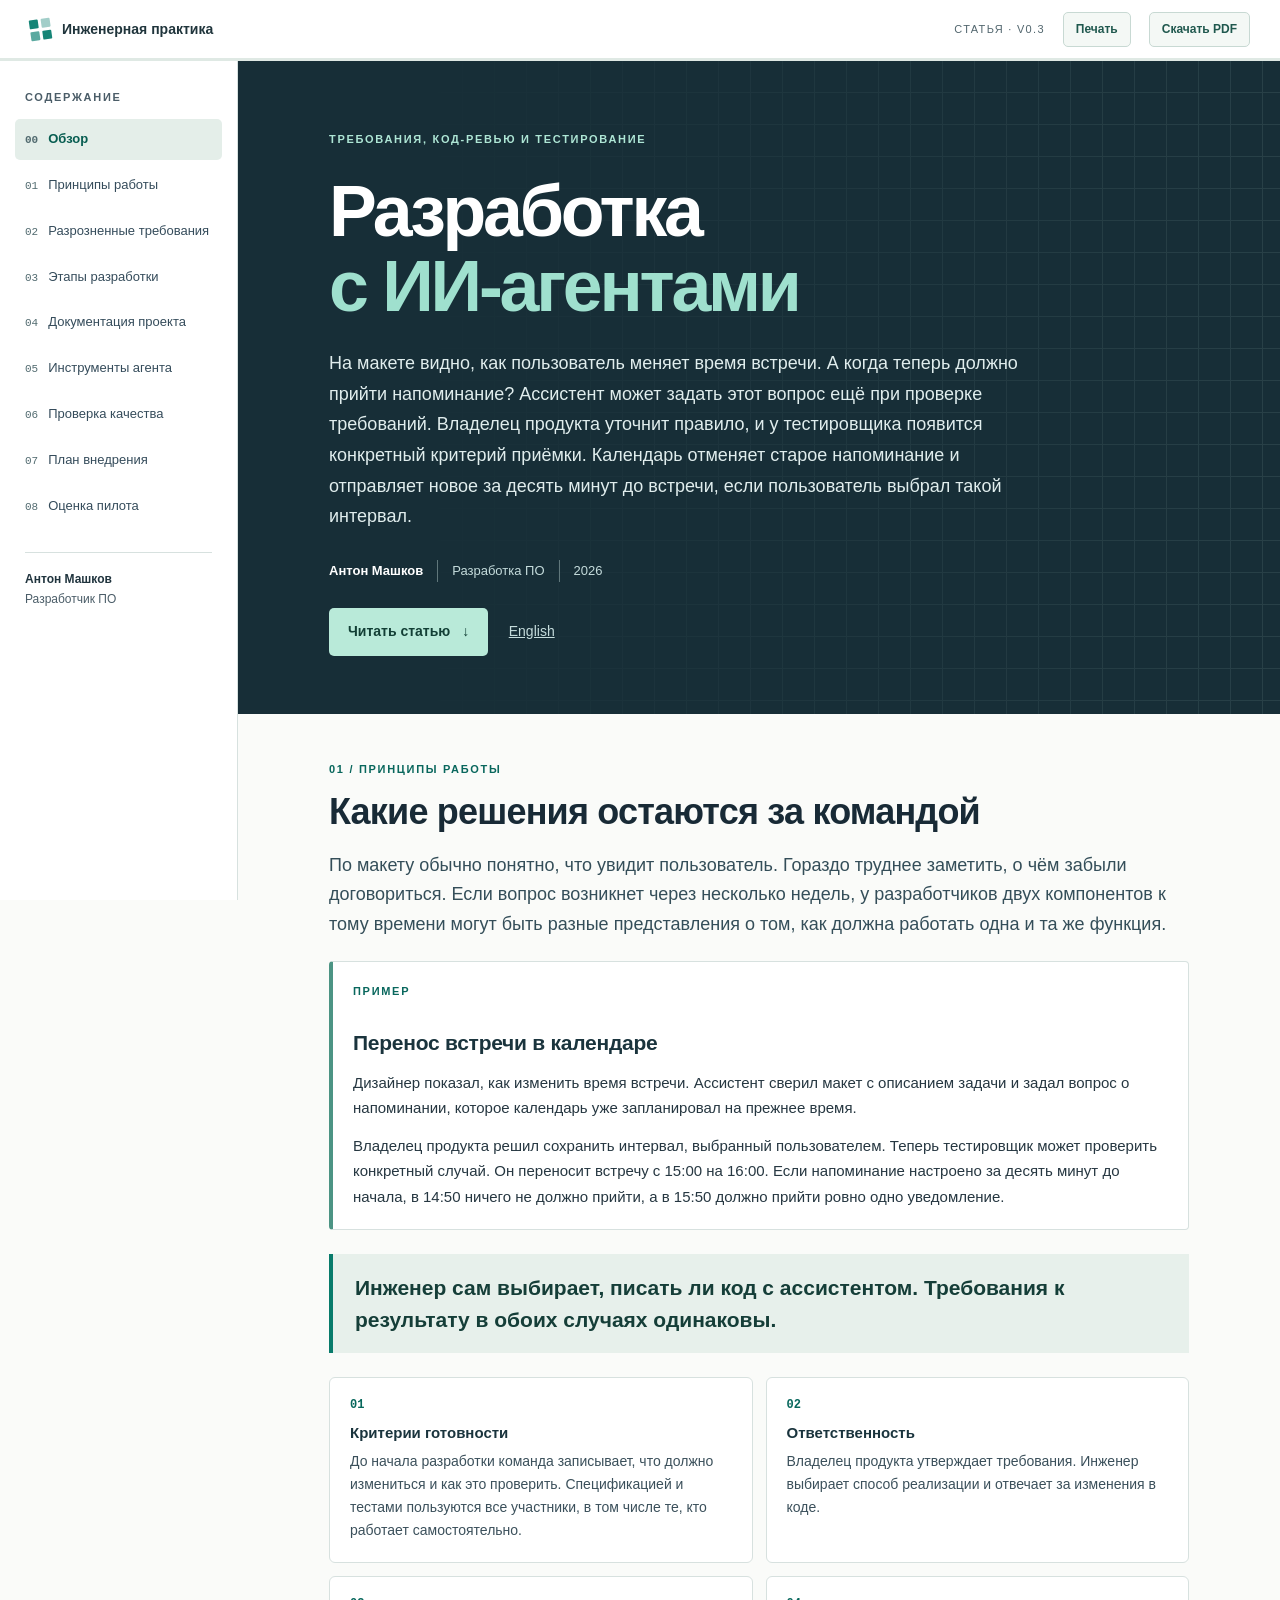
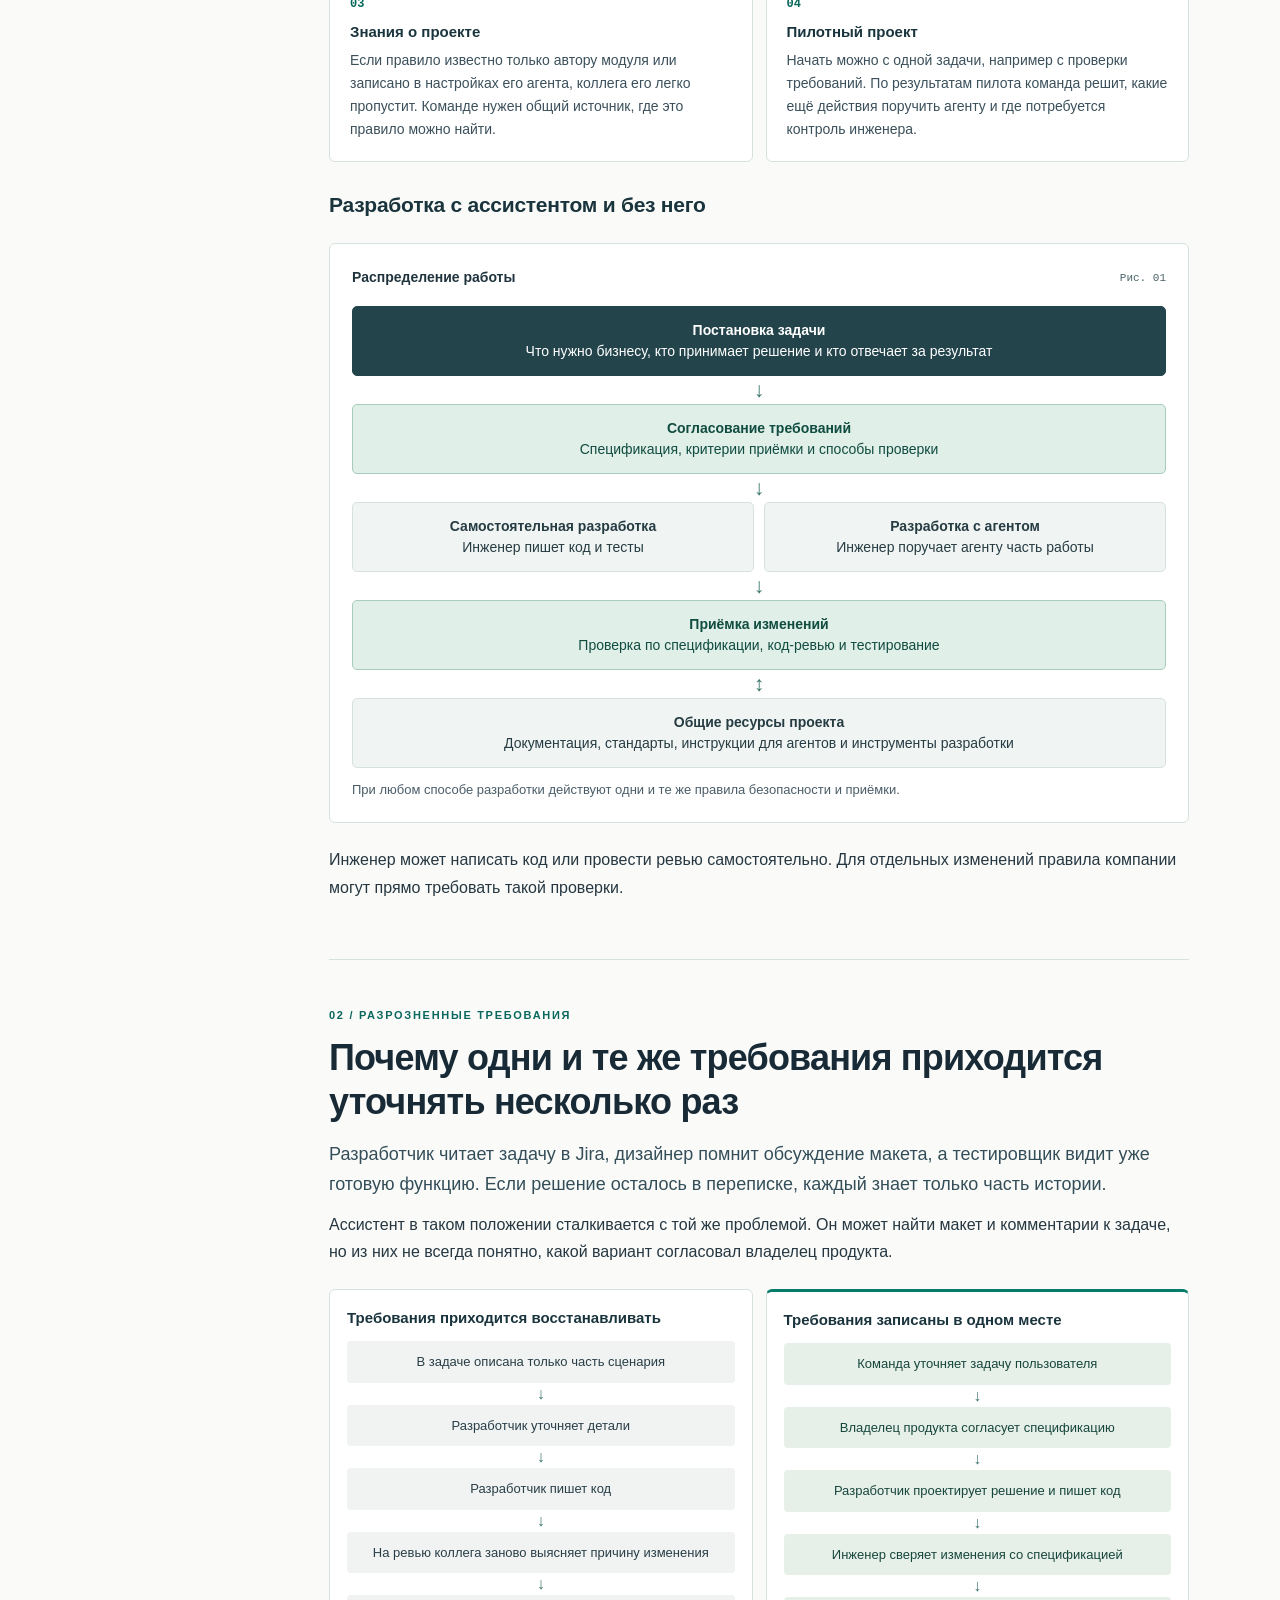
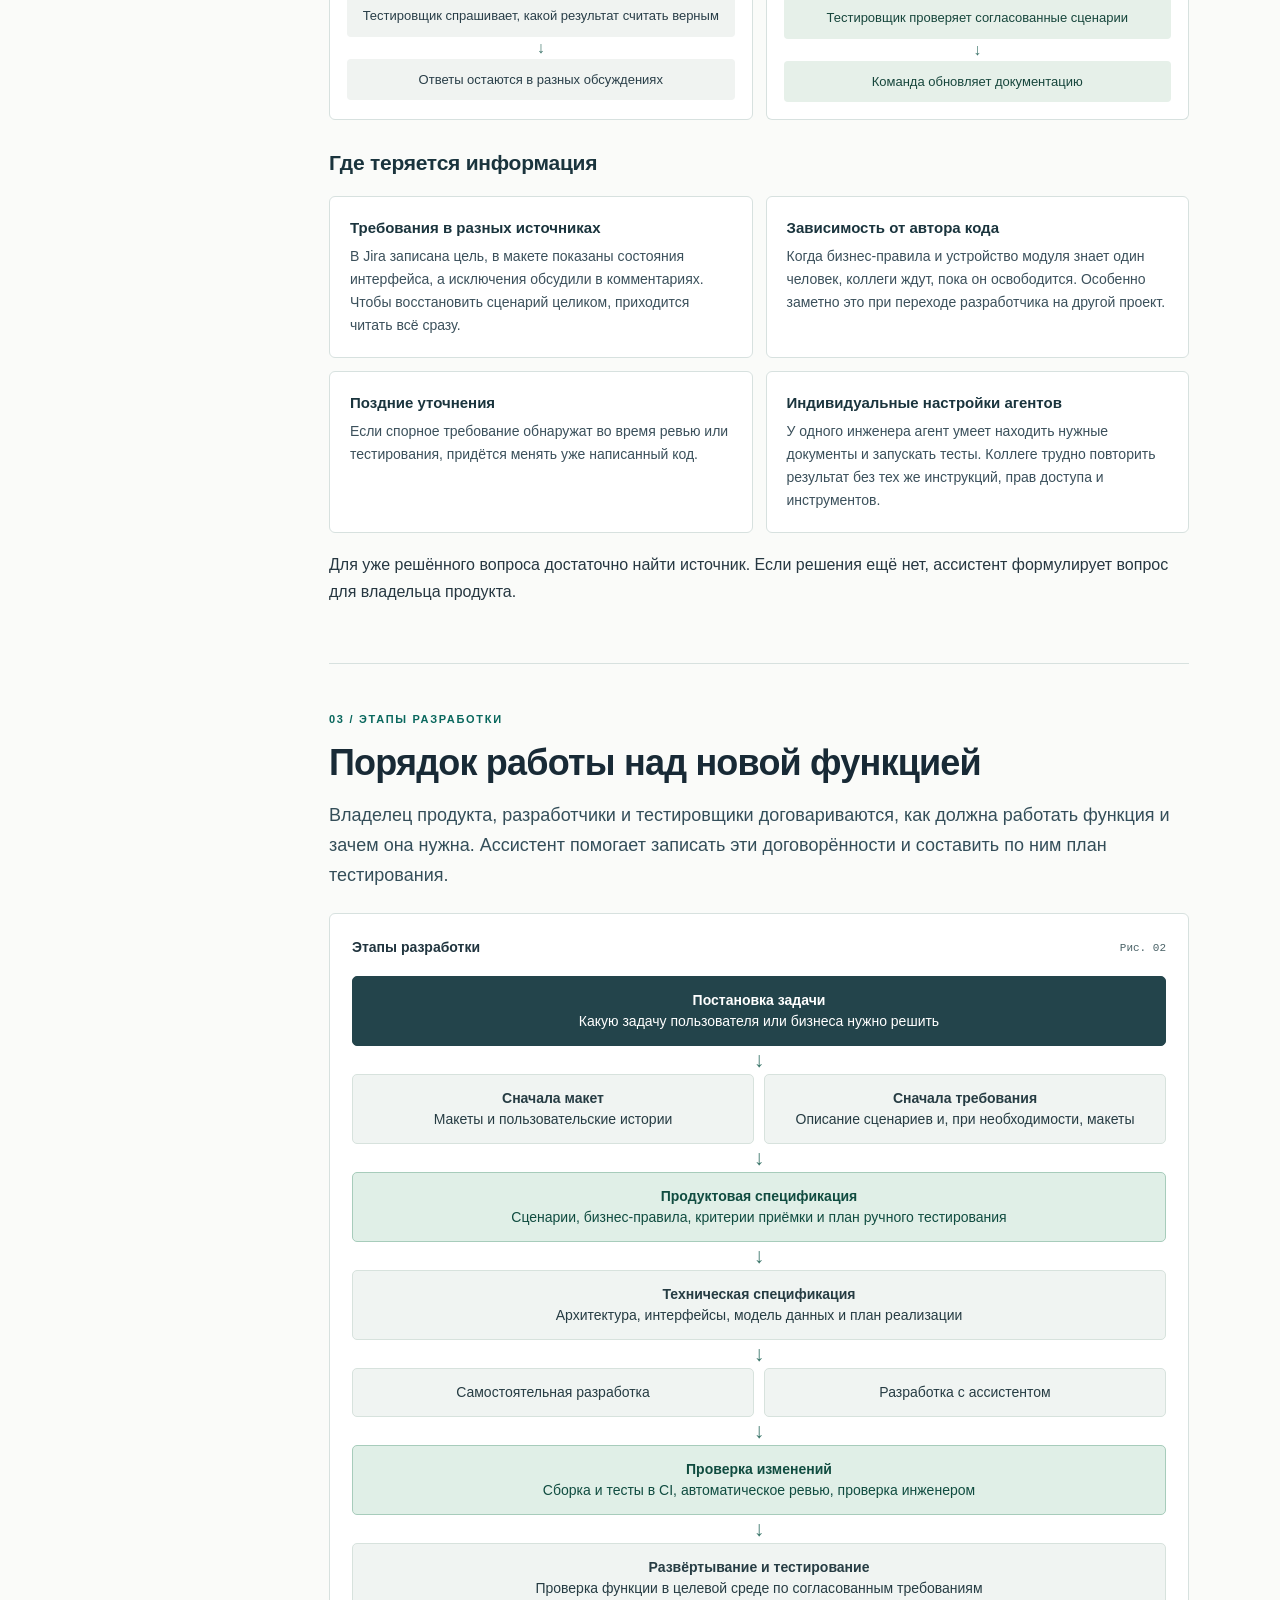
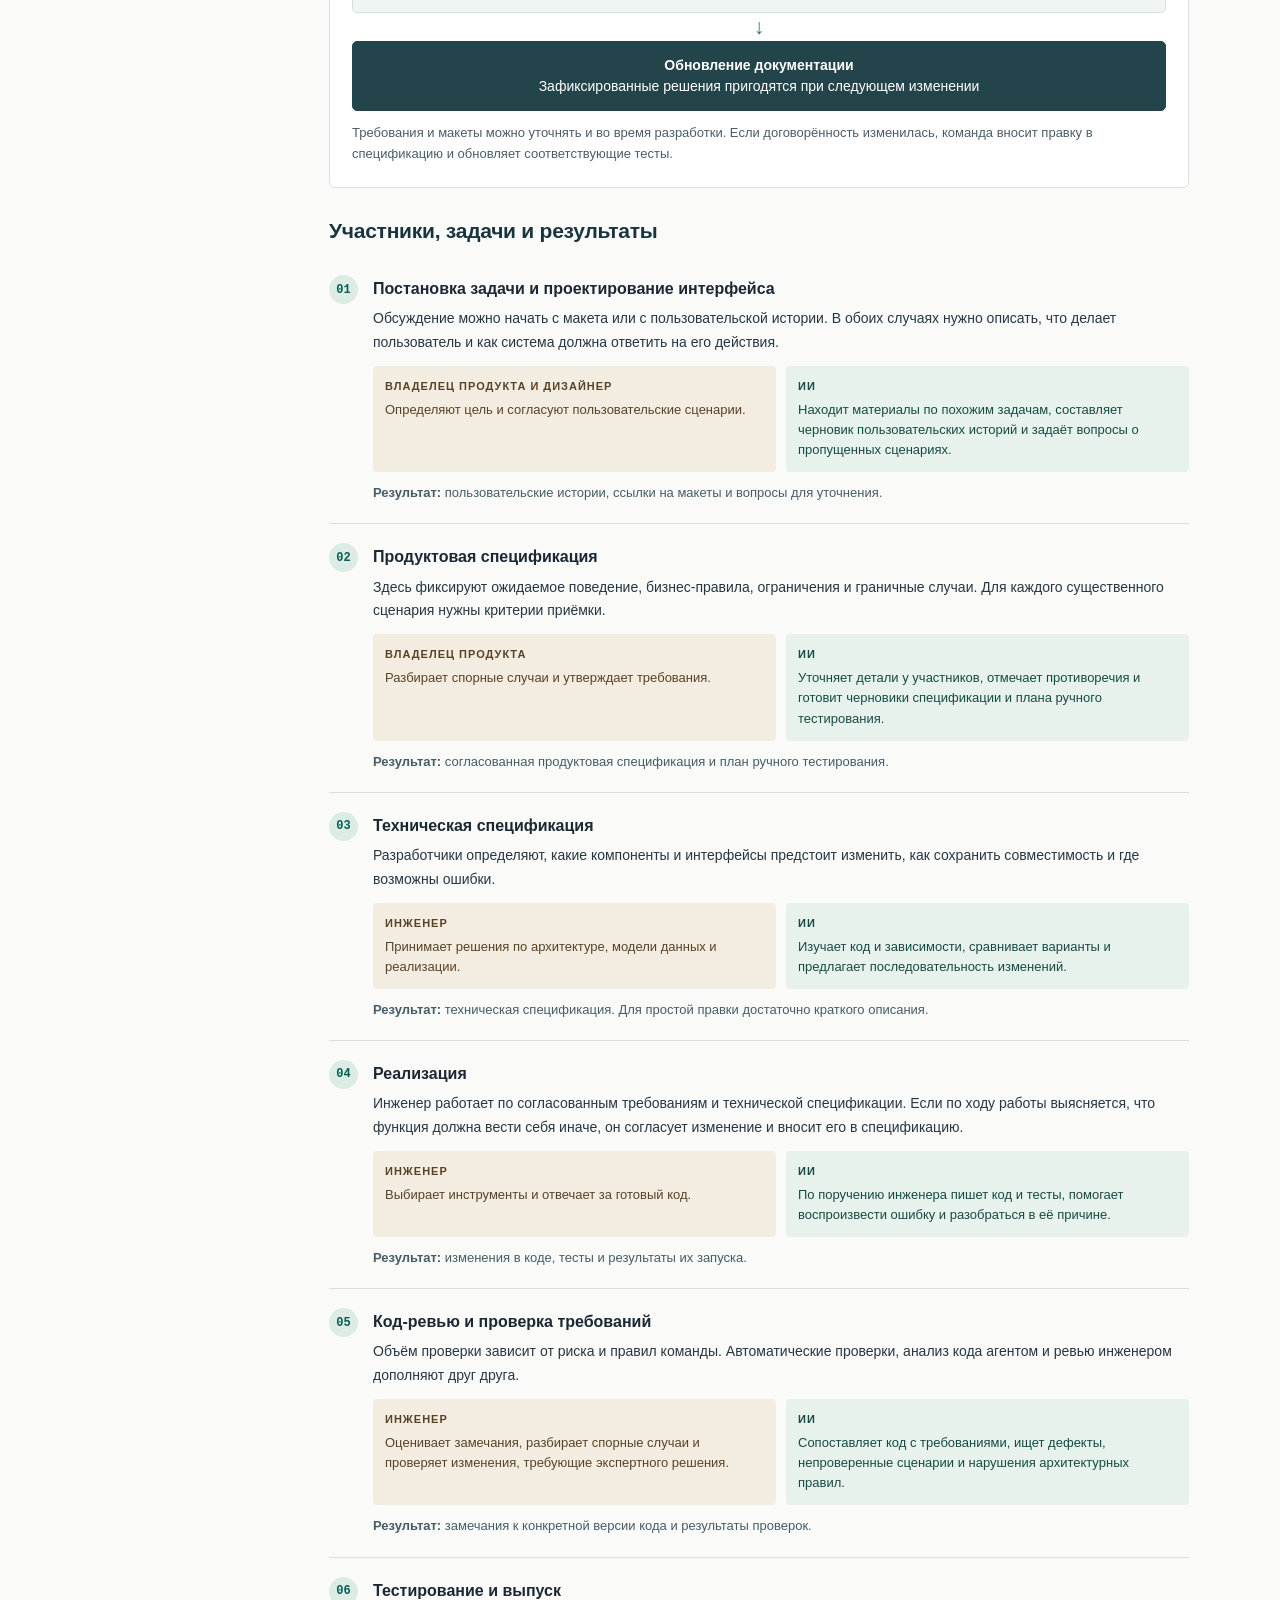
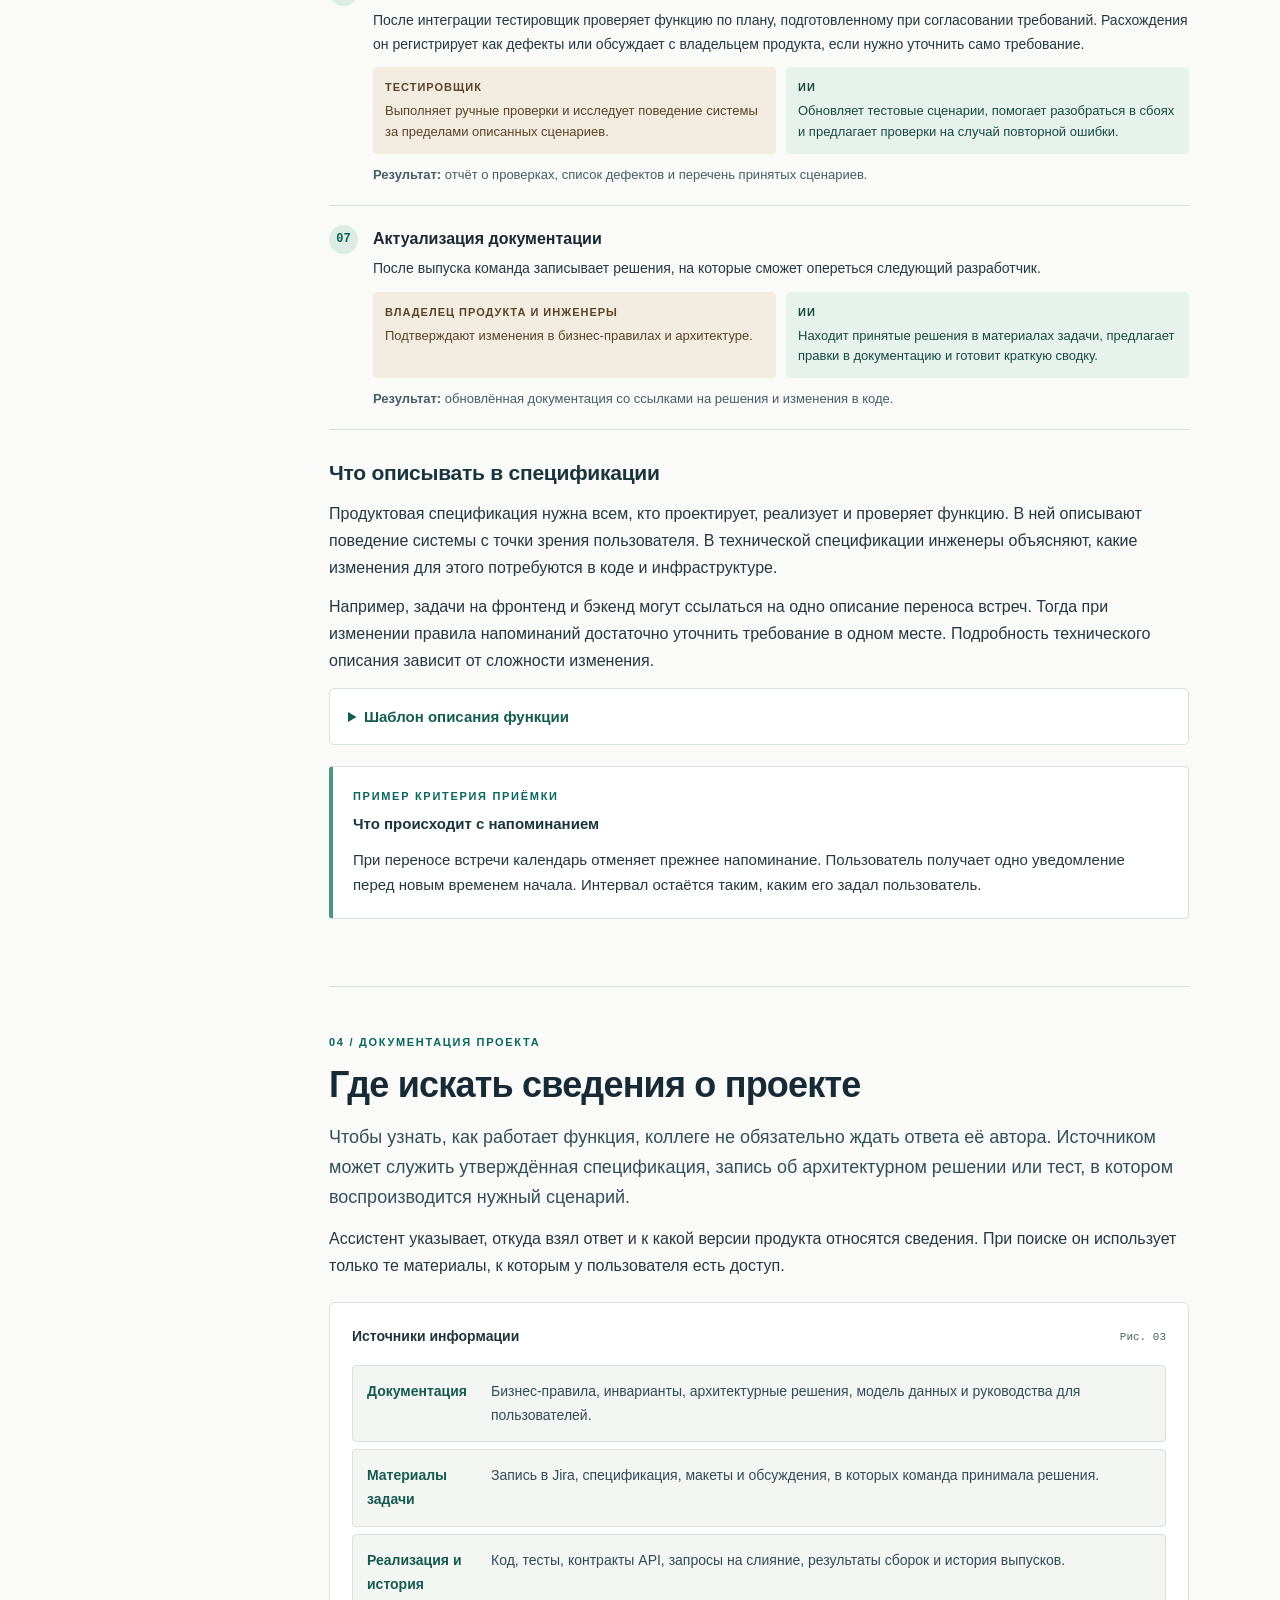
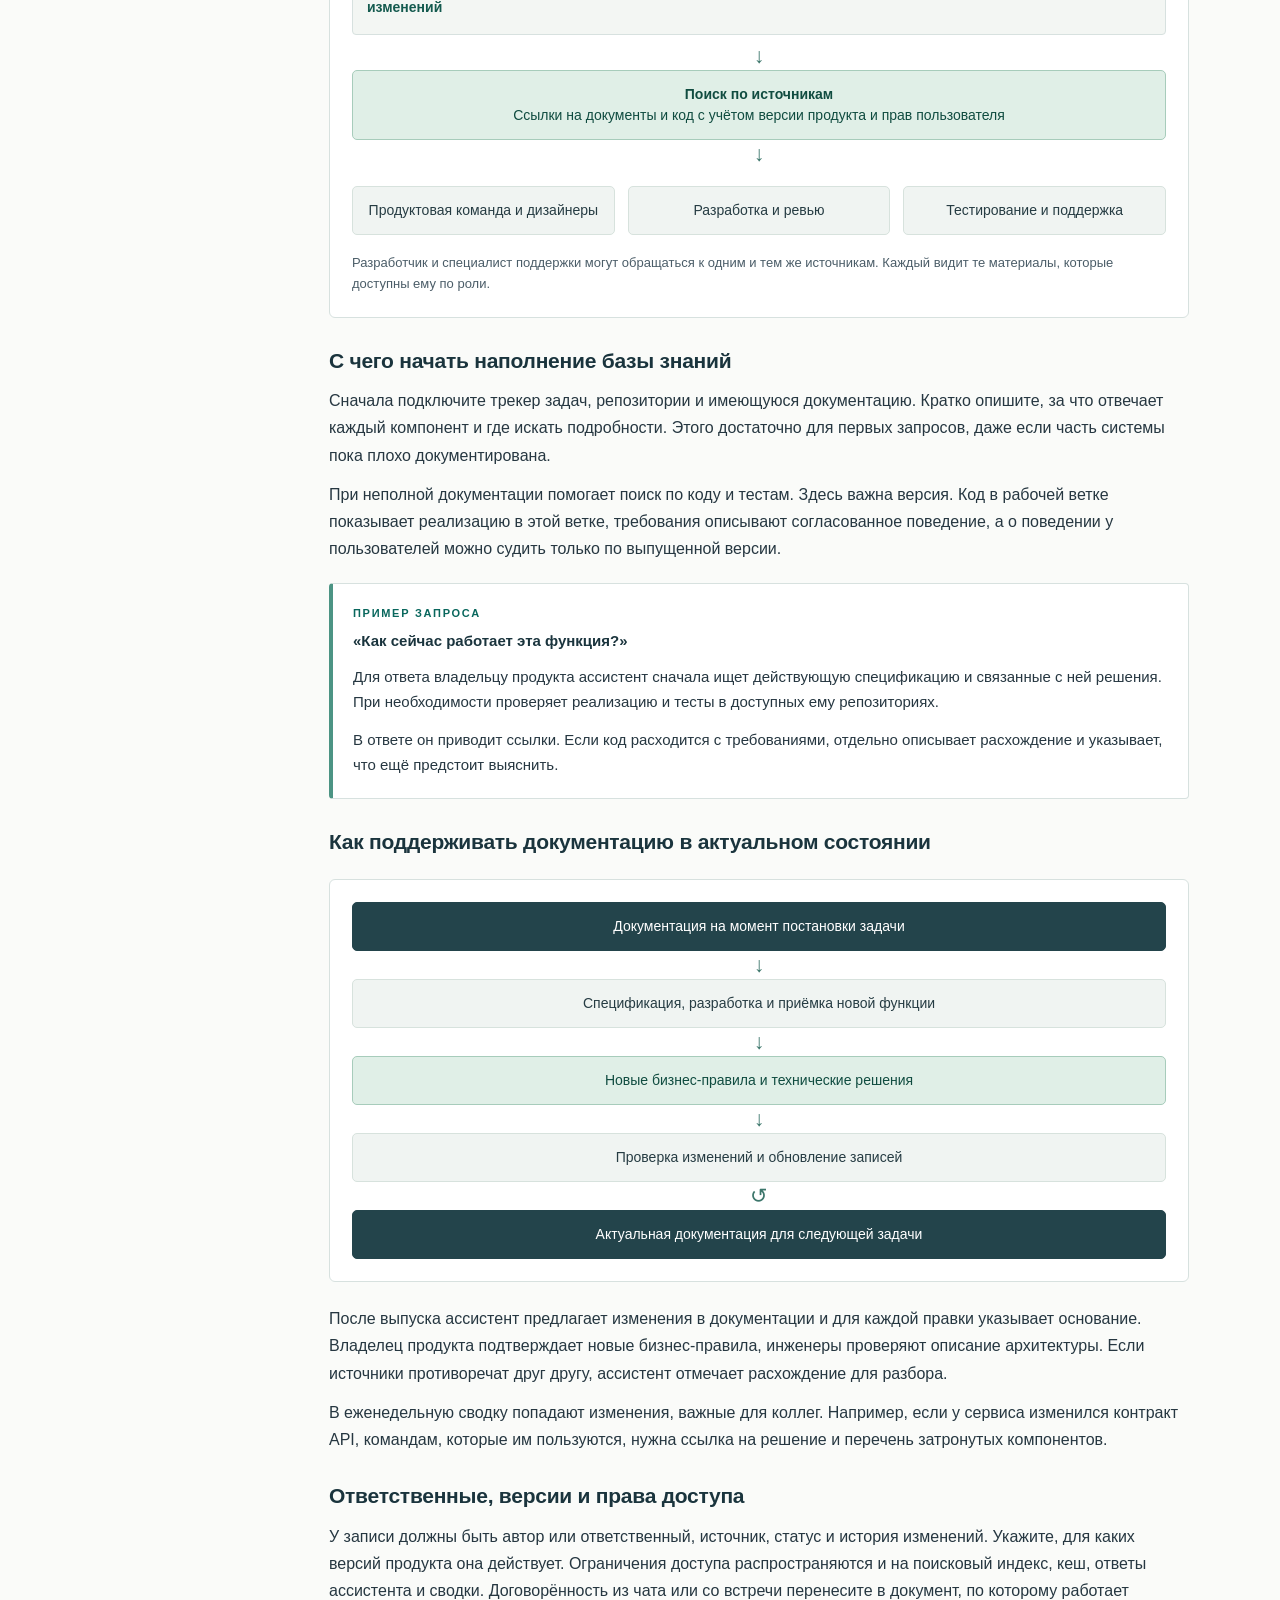
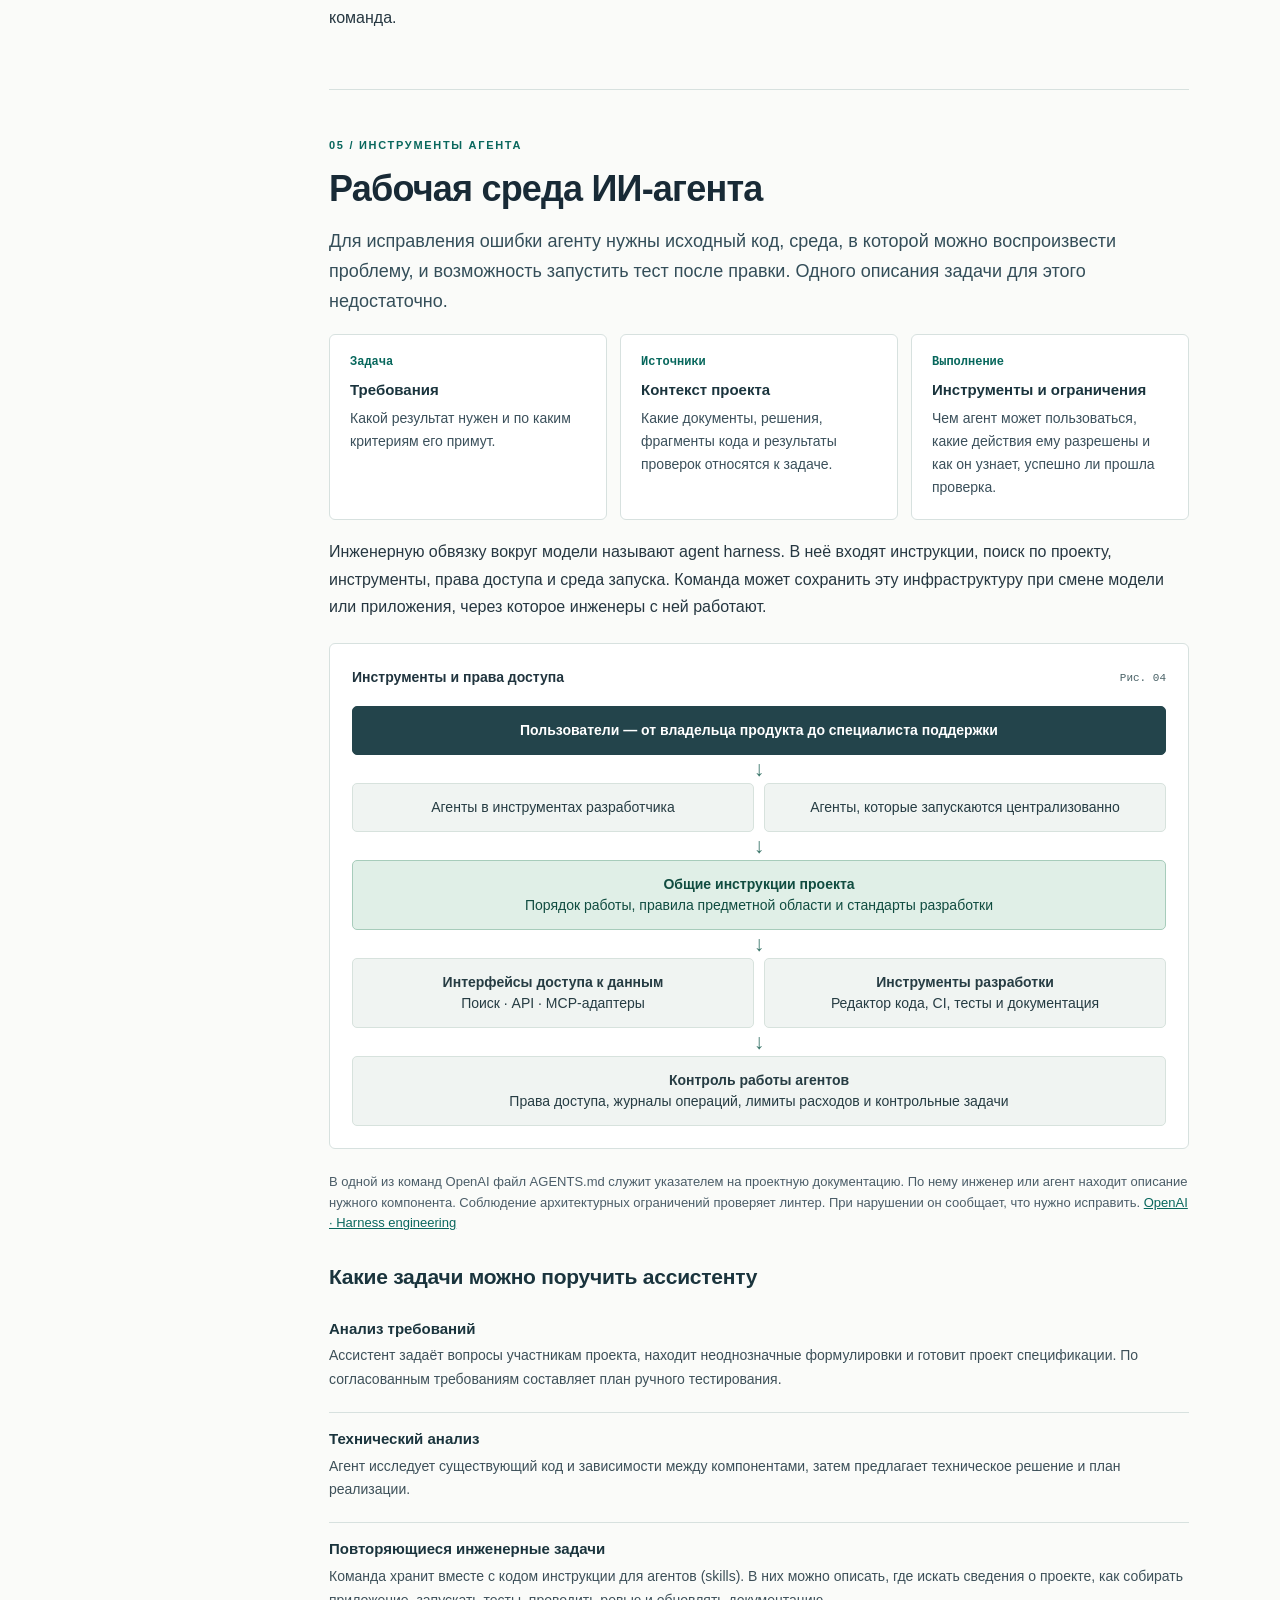
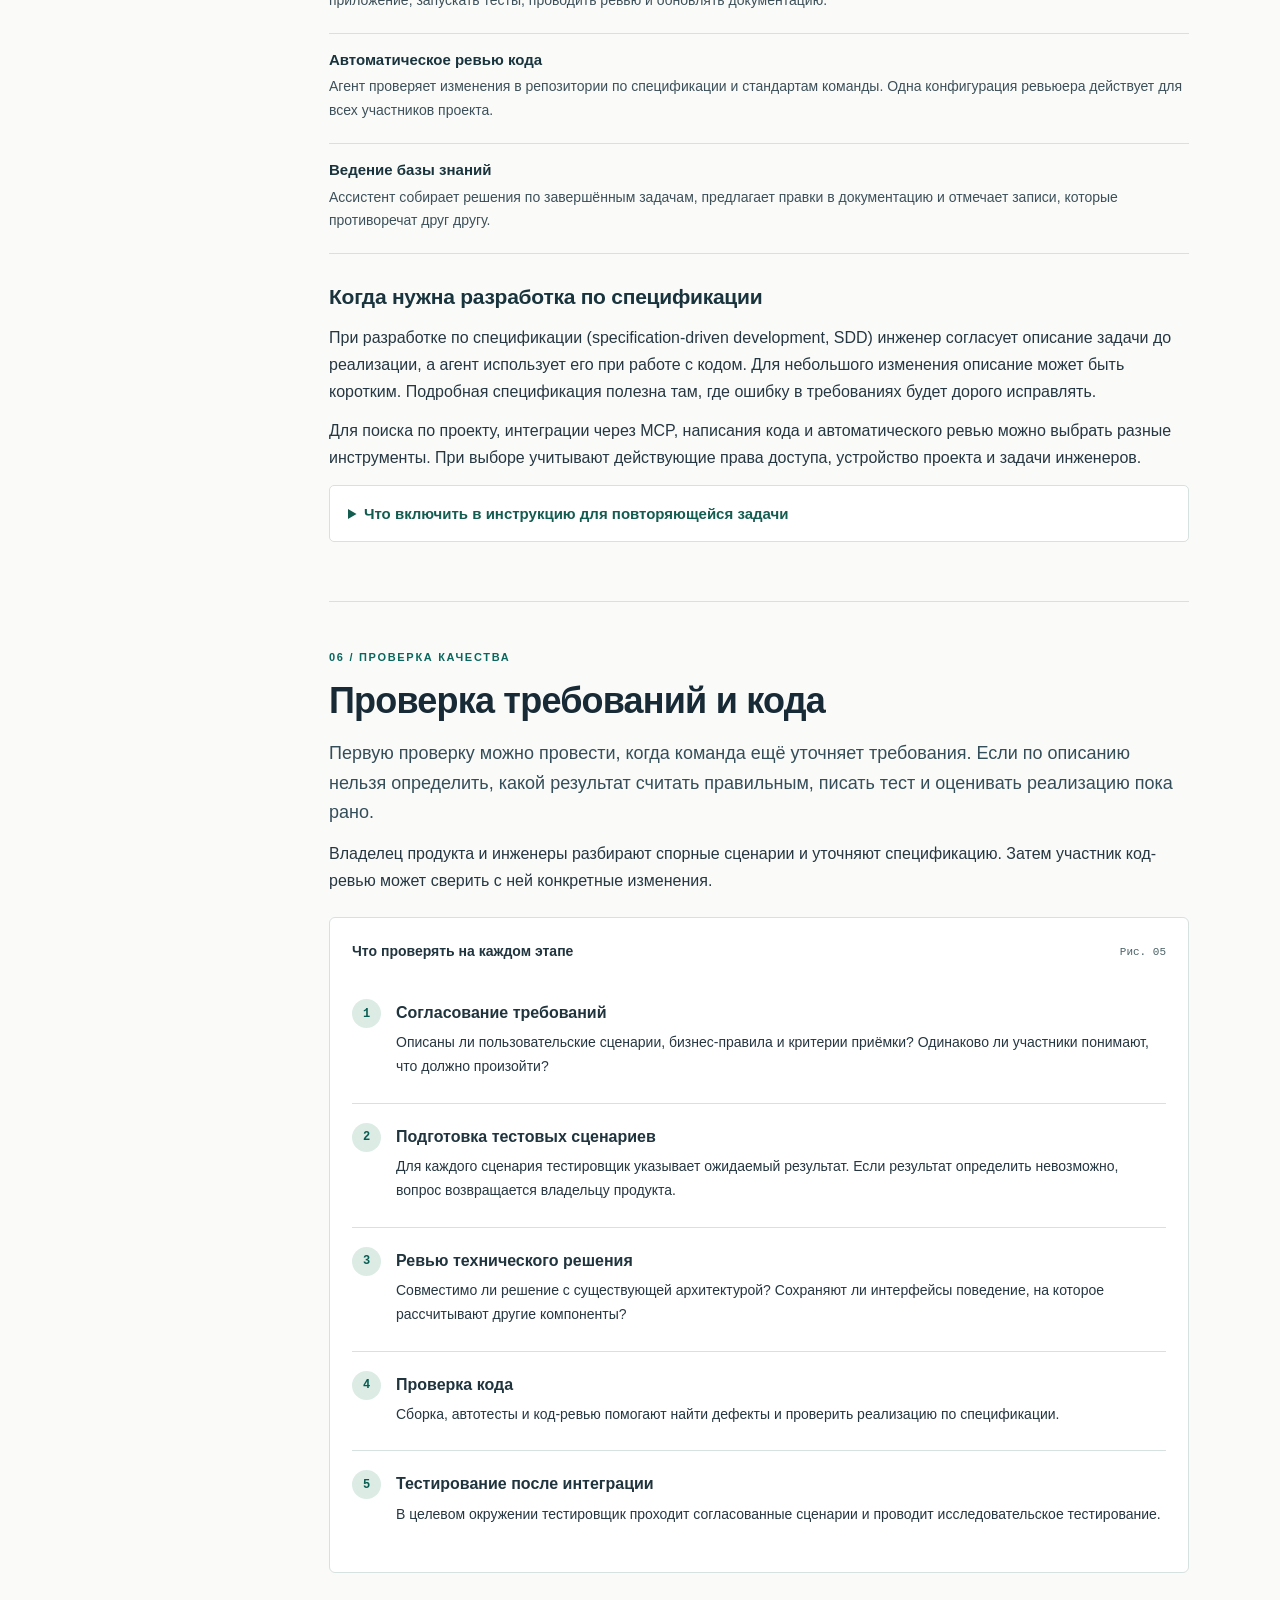
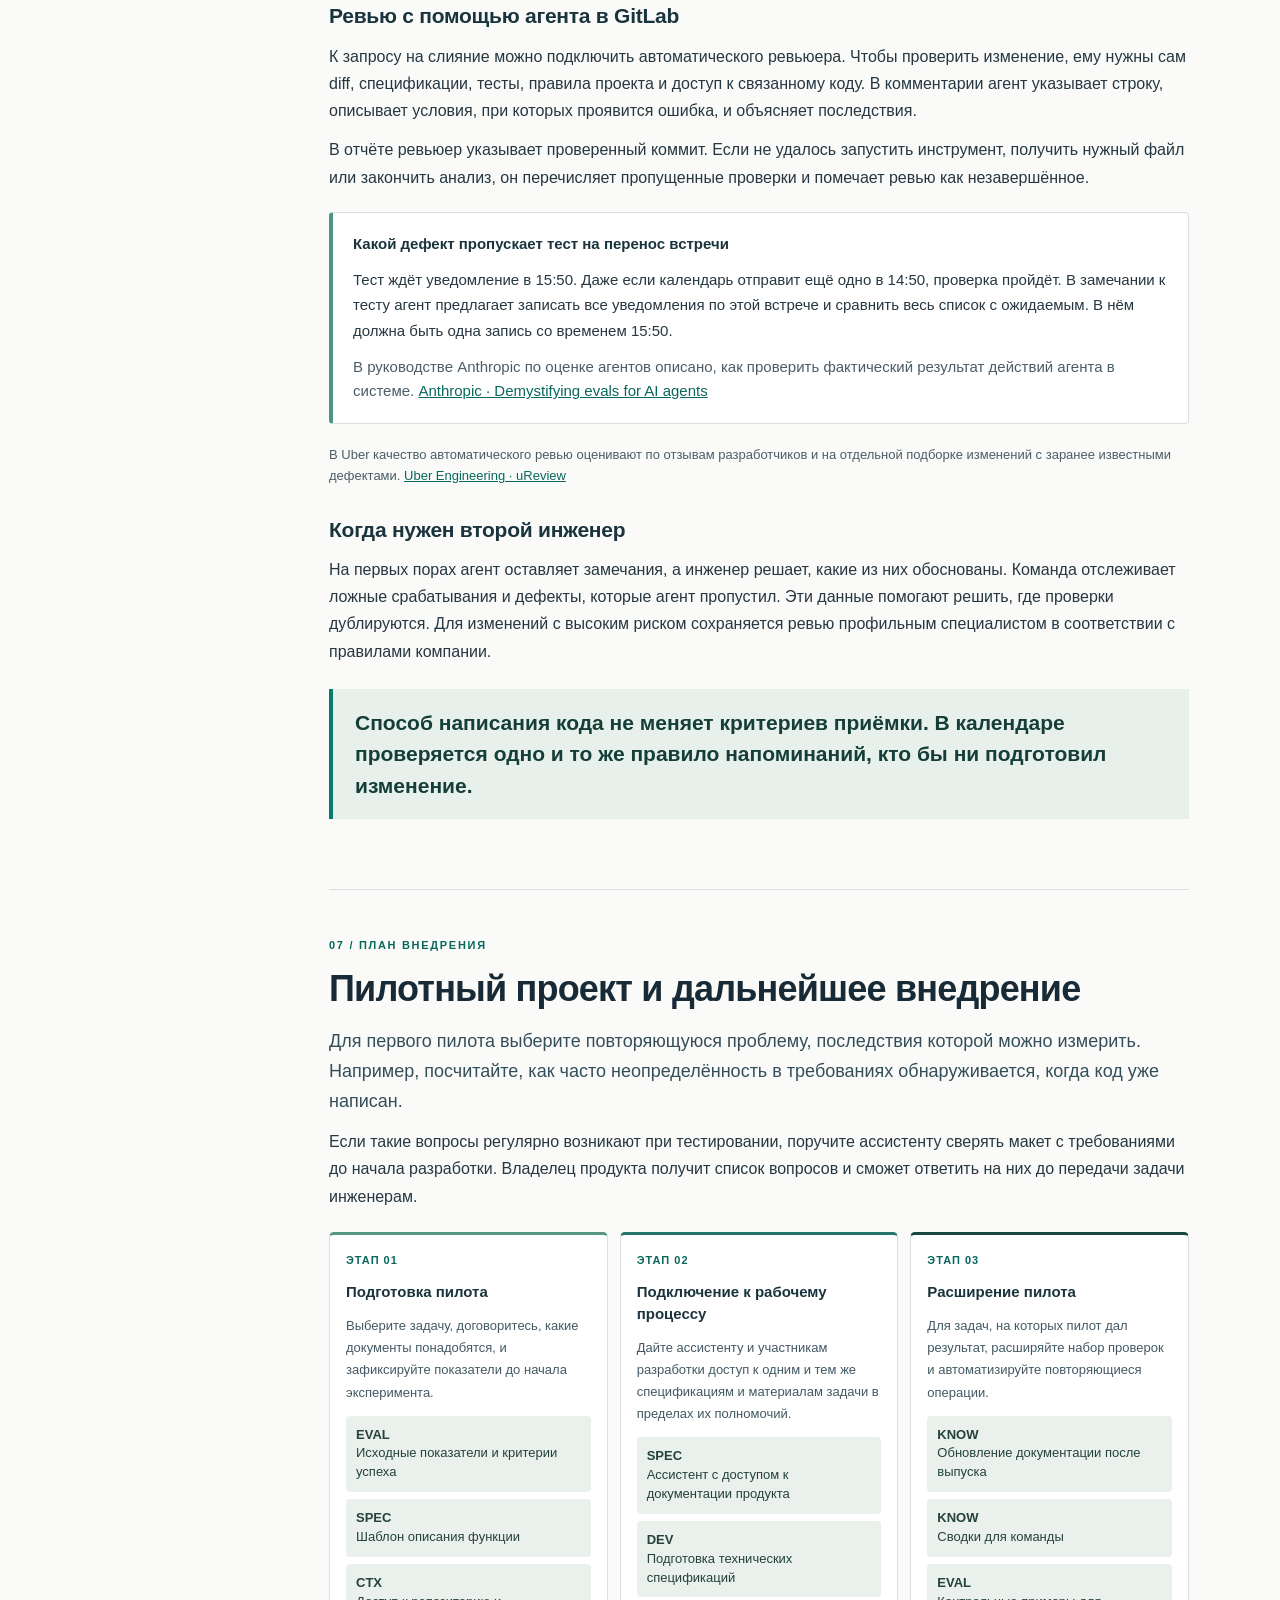
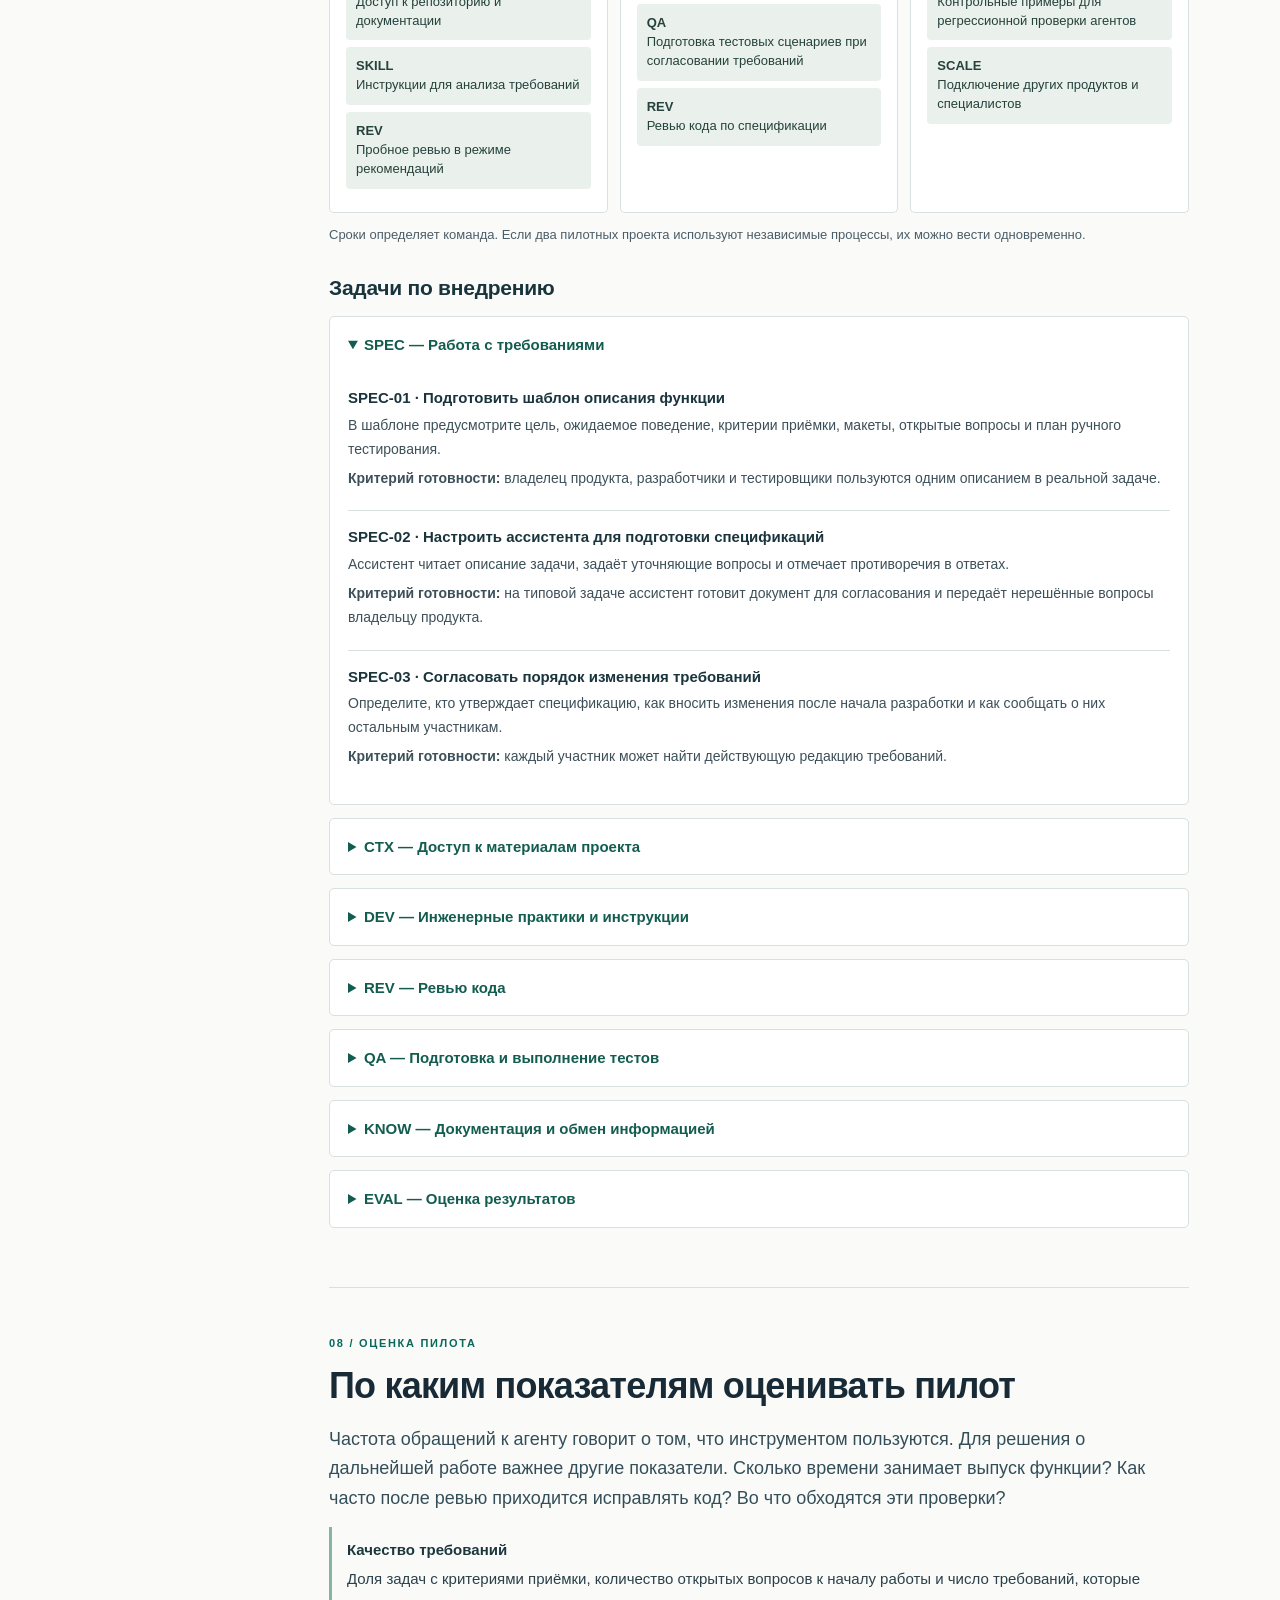
==== commit e60ac00f: "Rewrite Russian edition around requirements, review and pilot evaluation" ====
--- a/ru/index.html
+++ b/ru/index.html
@@ -5,282 +5,282 @@
 <meta charset="utf-8"/>
 <meta content="width=device-width, initial-scale=1" name="viewport"/>
 <meta content="light" name="color-scheme"/>
-<meta content="Как внедрить ИИ в работу команды разработки: требования, база знаний, среда для агентов, проверка качества и оценка пилотов. Автор — Антон Машков." name="description"/>
-<title>Как внедрить ИИ в работу команды разработки — Антон Машков</title>
+<meta content="Как использовать ИИ-агентов для анализа требований, разработки и проверки кода. Антон Машков разбирает пример из календаря и предлагает способ оценить результаты пилота." name="description"/>
+<title>Разработка с ИИ-агентами — Антон Машков</title>
 <link href="../assets/favicon.svg" rel="icon" type="image/svg+xml"/>
 <link href="../assets/styles.css" rel="stylesheet"/>
 <script defer="" src="../assets/main.js"></script>
-  <link rel="alternate" hreflang="en" href="../">
+<link href="../" hreflang="en" rel="alternate"/>
 </head>
 <body>
 <a class="skip-link" href="#main-content">Перейти к тексту</a>
 <header class="top">
-<a class="brand" href="#cover"><span aria-hidden="true" class="logo"><i></i><i></i><i></i><i></i></span>Практика внедрения ИИ</a>
-<div class="header-actions"><span class="version">Записка · v0.3</span><button class="print-button" hidden="" id="print-button" type="button">Печать</button><a class="print-button" download="" href="output/pdf/ai-ready-organization-ru.pdf">Скачать PDF</a></div>
+<a class="brand" href="#cover"><span aria-hidden="true" class="logo"><i></i><i></i><i></i><i></i></span>Инженерная практика</a>
+<div class="header-actions"><span class="version">Статья · v0.3</span><button class="print-button" hidden="" id="print-button" type="button">Печать</button><a class="print-button" download="" href="output/pdf/ai-ready-organization-ru.pdf">Скачать PDF</a></div>
 <div aria-hidden="true" class="progress"><div id="paper-progress"></div></div>
 </header>
-<div class="mobile-nav"><label class="sr-only" for="chapter-select">Выбрать главу</label><select id="chapter-select"><option value="cover">Обзор</option><option value="vision">01 — Подход и принципы</option><option value="challenges">02 — Проблемы процессов</option><option value="lifecycle">03 — ИИ в цикле разработки</option><option value="knowledge">04 — Общая база знаний</option><option value="harness">05 — Среда для агентов</option><option value="quality">06 — Качество и проверка</option><option value="roadmap">07 — План внедрения</option><option value="evaluation">08 — Оценка результатов</option></select></div>
+<div class="mobile-nav"><label class="sr-only" for="chapter-select">Выбрать главу</label><select id="chapter-select"><option value="cover">Обзор</option><option value="vision">01 — Принципы работы</option><option value="challenges">02 — Разрозненные требования</option><option value="lifecycle">03 — Этапы разработки</option><option value="knowledge">04 — Документация проекта</option><option value="harness">05 — Инструменты агента</option><option value="quality">06 — Проверка качества</option><option value="roadmap">07 — План внедрения</option><option value="evaluation">08 — Оценка пилота</option></select></div>
 <div class="layout">
 <aside aria-label="Содержание" class="sidebar">
 <div class="eyebrow">Содержание</div>
 <nav aria-label="Главы" id="paper-nav">
 <a aria-current="location" class="active" href="#cover"><span>00</span> Обзор</a>
-<a href="#vision"><span>01</span> Подход и принципы</a>
-<a href="#challenges"><span>02</span> Проблемы процессов</a>
-<a href="#lifecycle"><span>03</span> ИИ в цикле разработки</a>
-<a href="#knowledge"><span>04</span> Общая база знаний</a>
-<a href="#harness"><span>05</span> Среда для агентов</a>
-<a href="#quality"><span>06</span> Качество и проверка</a>
+<a href="#vision"><span>01</span> Принципы работы</a>
+<a href="#challenges"><span>02</span> Разрозненные требования</a>
+<a href="#lifecycle"><span>03</span> Этапы разработки</a>
+<a href="#knowledge"><span>04</span> Документация проекта</a>
+<a href="#harness"><span>05</span> Инструменты агента</a>
+<a href="#quality"><span>06</span> Проверка качества</a>
 <a href="#roadmap"><span>07</span> План внедрения</a>
-<a href="#evaluation"><span>08</span> Оценка результатов</a>
+<a href="#evaluation"><span>08</span> Оценка пилота</a>
 </nav>
-<footer><b>Антон Машков</b><br/>Разработка ПО<br/>Внедрение ИИ и агенты<br/><br/>Инженерный взгляд<br/>на внедрение ИИ</footer>
+<footer><b>Антон Машков</b><br/>Разработчик ПО</footer>
 </aside>
 <div class="reading">
 <div class="hero" id="cover"><div class="hero-inner">
-<div class="eyebrow">Инженерный взгляд на внедрение ИИ</div>
-<h1>Как внедрить ИИ<br/><em>в работу команды</em><br/>разработки</h1>
-<p>Где команда теряет время? Если требования приходится уточнять уже во время тестирования, стоит попробовать ассистента ещё на обсуждении макета. Участники команды решают, что ему поручить, за какие решения они отвечают сами и как проверят, помогло ли это в работе.</p>
-<div class="meta"><b>Антон Машков</b><span>Инженерный подход</span><span>2026</span></div>
-<a class="primary" href="#vision">К первой главе <span aria-hidden="true">↓</span></a>
-  <a class="language-link" href="../index.html" hreflang="en" lang="en">English</a>
+<div class="eyebrow">Требования, код-ревью и тестирование</div>
+<h1>Разработка<br/><em>с ИИ-агентами</em></h1>
+<p>На макете видно, как пользователь меняет время встречи. А когда теперь должно прийти напоминание? Ассистент может задать этот вопрос ещё при проверке требований. Владелец продукта уточнит правило, и у тестировщика появится конкретный критерий приёмки. Календарь отменяет старое напоминание и отправляет новое за десять минут до встречи, если пользователь выбрал такой интервал.</p>
+<div class="meta"><b>Антон Машков</b><span>Разработка ПО</span><span>2026</span></div>
+<a class="primary" href="#vision">Читать статью <span aria-hidden="true">↓</span></a>
+<a class="language-link" href="../index.html" hreflang="en" lang="en">English</a>
 </div></div>
 <main class="content" id="main-content">
 <section aria-labelledby="vision-heading" id="vision">
-<div class="eyebrow">01 / Подход и принципы</div>
-<h2 id="vision-heading">Порядок в процессе — основа работы с ИИ</h2>
-<p class="lead">Вопрос, который пропустили при обсуждении макета, через несколько недель может вернуться в виде бага. К этому моменту две команды уже могут сделать одну и ту же фичу по-разному.</p>
+<div class="eyebrow">01 / Принципы работы</div>
+<h2 id="vision-heading">Какие решения остаются за командой</h2>
+<p class="lead">По макету обычно понятно, что увидит пользователь. Гораздо труднее заметить, о чём забыли договориться. Если вопрос возникнет через несколько недель, у разработчиков двух компонентов к тому времени могут быть разные представления о том, как должна работать одна и та же функция.</p>
 <div class="case">
-<div class="eyebrow">Сквозной пример</div>
-<h3>Фича в календаре: перенос встречи</h3>
-<p>Команда добавляет в календарь перенос встреч. На макете видно, как пользователь меняет время. На дизайн-ревью ИИ-ассистент замечает открытый вопрос: что будет с уже запланированным напоминанием?</p>
-<p>Владелец продукта решает: напоминание переносится вместе со встречей. У QA появляется конкретная проверка: если перенести встречу с 15:00 на 16:00, напоминание за десять минут до встречи должно прийти один раз, в 15:50, а в 14:50 уведомления быть не должно.</p>
-</div>
-<blockquote class="quote">Один и тот же процесс должен подходить и инженеру с ИИ-ассистентом, и коллеге, который пишет код вручную.</blockquote>
+<div class="eyebrow">Пример</div>
+<h3>Перенос встречи в календаре</h3>
+<p>Дизайнер показал, как изменить время встречи. Ассистент сверил макет с описанием задачи и задал вопрос о напоминании, которое календарь уже запланировал на прежнее время.</p>
+<p>Владелец продукта решил сохранить интервал, выбранный пользователем. Теперь тестировщик может проверить конкретный случай. Он переносит встречу с 15:00 на 16:00. Если напоминание настроено за десять минут до начала, в 14:50 ничего не должно прийти, а в 15:50 должно прийти ровно одно уведомление.</p>
+</div>
+<blockquote class="quote">Инженер сам выбирает, писать ли код с ассистентом. Требования к результату в обоих случаях одинаковы.</blockquote>
 <div class="two">
-<div class="tile"><div class="num">01</div><h4>Понятные процессы</h4><p>Чёткие требования, доступные знания, единые документы и проверяемый результат. Это приносит пользу команде и без всякого ИИ.</p></div>
-<div class="tile"><div class="num">02</div><h4>Решения за людьми</h4><p>Люди сохраняют за собой принятие решений, ответственность за итог и выбор, как выполнять задачу.</p></div>
-<div class="tile"><div class="num">03</div><h4>Общие знания</h4><p>Знания о проекте и инженерные практики принадлежат всей команде, а не оседают у отдельных разработчиков или в настройках их агентов.</p></div>
-<div class="tile"><div class="num">04</div><h4>Постепенное внедрение</h4><p>Новые инструменты вводят небольшими шагами с понятной пользой. Автоматизацию и самостоятельность агентов расширяют только после проверки результата.</p></div>
-</div>
-<h3>Один процесс и разные способы работы</h3>
-<figure class="diagram">
-<div class="diagram-head"><b>Модель работы команды</b><span>Рис. 01</span></div>
-<div class="node dark"><b>Цели бизнеса и решения людей</b>Замысел · ответственные · ответственность за результат</div>
-<div aria-hidden="true" class="arrow">↓</div>
-<div class="node strong"><b>Общие требования к циклу разработки и качеству</b>Спецификации · критерии приёмки · результаты проверок</div>
-<div aria-hidden="true" class="arrow">↓</div>
-<div class="lane"><div class="node"><b>Ручная работа</b>Инженер делает задачу сам</div><div class="node"><b>Работа с ИИ</b>Инженер решает задачу вместе с агентом</div></div>
-<div aria-hidden="true" class="arrow">↓</div>
-<div class="node strong"><b>Единые требования к качеству</b>Проверка требований · ревью · тестирование</div>
+<div class="tile"><div class="num">01</div><h4>Критерии готовности</h4><p>До начала разработки команда записывает, что должно измениться и как это проверить. Спецификацией и тестами пользуются все участники, в том числе те, кто работает самостоятельно.</p></div>
+<div class="tile"><div class="num">02</div><h4>Ответственность</h4><p>Владелец продукта утверждает требования. Инженер выбирает способ реализации и отвечает за изменения в коде.</p></div>
+<div class="tile"><div class="num">03</div><h4>Знания о проекте</h4><p>Если правило известно только автору модуля или записано в настройках его агента, коллега его легко пропустит. Команде нужен общий источник, где это правило можно найти.</p></div>
+<div class="tile"><div class="num">04</div><h4>Пилотный проект</h4><p>Начать можно с одной задачи, например с проверки требований. По результатам пилота команда решит, какие ещё действия поручить агенту и где потребуется контроль инженера.</p></div>
+</div>
+<h3>Разработка с ассистентом и без него</h3>
+<figure class="diagram">
+<div class="diagram-head"><b>Распределение работы</b><span>Рис. 01</span></div>
+<div class="node dark"><b>Постановка задачи</b>Что нужно бизнесу, кто принимает решение и кто отвечает за результат</div>
+<div aria-hidden="true" class="arrow">↓</div>
+<div class="node strong"><b>Согласование требований</b>Спецификация, критерии приёмки и способы проверки</div>
+<div aria-hidden="true" class="arrow">↓</div>
+<div class="lane"><div class="node"><b>Самостоятельная разработка</b>Инженер пишет код и тесты</div><div class="node"><b>Разработка с агентом</b>Инженер поручает агенту часть работы</div></div>
+<div aria-hidden="true" class="arrow">↓</div>
+<div class="node strong"><b>Приёмка изменений</b>Проверка по спецификации, код-ревью и тестирование</div>
 <div aria-hidden="true" class="arrow">↕</div>
-<div class="node"><b>Общая инженерная база</b>Знания · стандарты · инструкции · инструменты</div>
-<figcaption class="caption">Инженеры сами выбирают способ работы, соблюдая единые правила качества и безопасности.</figcaption>
-</figure>
-<p>Команда сохраняет ручную разработку и ручное ревью там, где это удобнее людям или нужно по правилам компании.</p>
+<div class="node"><b>Общие ресурсы проекта</b>Документация, стандарты, инструкции для агентов и инструменты разработки</div>
+<figcaption class="caption">При любом способе разработки действуют одни и те же правила безопасности и приёмки.</figcaption>
+</figure>
+<p>Инженер может написать код или провести ревью самостоятельно. Для отдельных изменений правила компании могут прямо требовать такой проверки.</p>
 </section>
 <section aria-labelledby="challenges-heading" id="challenges">
-<div class="eyebrow">02 / Проблемы процессов</div>
-<h2 id="challenges-heading">Почему разрозненные процессы тормозят команду</h2>
-<p class="lead">Многие барьеры при внедрении ИИ — это давние проблемы в организации работы, которые автоматизация просто делает заметнее.</p>
-<p>Когда решение по продукту осталось в обсуждении макета, разработчику приходится восстанавливать его по задаче и дизайну. Потом к тем же людям с теми же вопросами приходят на ревью и в QA.</p>
+<div class="eyebrow">02 / Разрозненные требования</div>
+<h2 id="challenges-heading">Почему одни и те же требования приходится уточнять несколько раз</h2>
+<p class="lead">Разработчик читает задачу в Jira, дизайнер помнит обсуждение макета, а тестировщик видит уже готовую функцию. Если решение осталось в переписке, каждый знает только часть истории.</p>
+<p>Ассистент в таком положении сталкивается с той же проблемой. Он может найти макет и комментарии к задаче, но из них не всегда понятно, какой вариант согласовал владелец продукта.</p>
 <div class="compare">
-<div><h4>Разрозненный процесс</h4><div class="chain">Неполная задача или макет</div><div aria-hidden="true" class="tiny-arrow">↓</div><div class="chain">Разработчик додумывает детали</div><div aria-hidden="true" class="tiny-arrow">↓</div><div class="chain">Реализация</div><div aria-hidden="true" class="tiny-arrow">↓</div><div class="chain">Ревьюер восстанавливает контекст</div><div aria-hidden="true" class="tiny-arrow">↓</div><div class="chain">QA уточняет требования</div><div aria-hidden="true" class="tiny-arrow">↓</div><div class="chain">Знания остаются разрозненными</div></div>
-<div><h4>Согласованный процесс</h4><div class="chain">Проработка идеи фичи</div><div aria-hidden="true" class="tiny-arrow">↓</div><div class="chain">Общая продуктовая спецификация</div><div aria-hidden="true" class="tiny-arrow">↓</div><div class="chain">Технический дизайн и разработка</div><div aria-hidden="true" class="tiny-arrow">↓</div><div class="chain">Проверка по спецификации</div><div aria-hidden="true" class="tiny-arrow">↓</div><div class="chain">QA по общему тест-плану</div><div aria-hidden="true" class="tiny-arrow">↓</div><div class="chain">Обновление базы знаний проекта</div></div>
-</div>
-<h3>Четыре частые проблемы</h3>
+<div><h4>Требования приходится восстанавливать</h4><div class="chain">В задаче описана только часть сценария</div><div aria-hidden="true" class="tiny-arrow">↓</div><div class="chain">Разработчик уточняет детали</div><div aria-hidden="true" class="tiny-arrow">↓</div><div class="chain">Разработчик пишет код</div><div aria-hidden="true" class="tiny-arrow">↓</div><div class="chain">На ревью коллега заново выясняет причину изменения</div><div aria-hidden="true" class="tiny-arrow">↓</div><div class="chain">Тестировщик спрашивает, какой результат считать верным</div><div aria-hidden="true" class="tiny-arrow">↓</div><div class="chain">Ответы остаются в разных обсуждениях</div></div>
+<div><h4>Требования записаны в одном месте</h4><div class="chain">Команда уточняет задачу пользователя</div><div aria-hidden="true" class="tiny-arrow">↓</div><div class="chain">Владелец продукта согласует спецификацию</div><div aria-hidden="true" class="tiny-arrow">↓</div><div class="chain">Разработчик проектирует решение и пишет код</div><div aria-hidden="true" class="tiny-arrow">↓</div><div class="chain">Инженер сверяет изменения со спецификацией</div><div aria-hidden="true" class="tiny-arrow">↓</div><div class="chain">Тестировщик проверяет согласованные сценарии</div><div aria-hidden="true" class="tiny-arrow">↓</div><div class="chain">Команда обновляет документацию</div></div>
+</div>
+<h3>Где теряется информация</h3>
 <div class="two">
-<div class="tile"><h4>Разбросанные требования</h4><p>Части ожидаемого поведения рассыпаны по задачам в Jira, макетам, переписке и комментариям.</p></div>
-<div class="tile"><h4>Знания у отдельных людей</h4><p>Понимание кода и бизнес-логики держится на отдельных разработчиках. Из-за этого трудно переключать людей между проектами и всё зависит от их доступности.</p></div>
-<div class="tile"><h4>Позднее выявление пробелов</h4><p>Неясности всплывают уже во время разработки, ревью или в QA, когда исправлять их дорого.</p></div>
-<div class="tile"><h4>Разнобой в работе с ИИ</h4><p>Разные агенты получают разные инструкции, контекст и инструменты. Удачный приём одного инженера трудно повторить всей команде.</p></div>
-</div>
-<p>Ассистент способен найти ранее принятое решение в базе. Но если вопрос ещё не закрыт, ему нужен простой способ вынести его на владельца продукта.</p>
+<div class="tile"><h4>Требования в разных источниках</h4><p>В Jira записана цель, в макете показаны состояния интерфейса, а исключения обсудили в комментариях. Чтобы восстановить сценарий целиком, приходится читать всё сразу.</p></div>
+<div class="tile"><h4>Зависимость от автора кода</h4><p>Когда бизнес-правила и устройство модуля знает один человек, коллеги ждут, пока он освободится. Особенно заметно это при переходе разработчика на другой проект.</p></div>
+<div class="tile"><h4>Поздние уточнения</h4><p>Если спорное требование обнаружат во время ревью или тестирования, придётся менять уже написанный код.</p></div>
+<div class="tile"><h4>Индивидуальные настройки агентов</h4><p>У одного инженера агент умеет находить нужные документы и запускать тесты. Коллеге трудно повторить результат без тех же инструкций, прав доступа и инструментов.</p></div>
+</div>
+<p>Для уже решённого вопроса достаточно найти источник. Если решения ещё нет, ассистент формулирует вопрос для владельца продукта.</p>
 </section>
 <section aria-labelledby="lifecycle-heading" id="lifecycle">
-<div class="eyebrow">03 / ИИ в цикле разработки</div>
-<h2 id="lifecycle-heading">От идеи фичи к проверенному результату</h2>
-<p class="lead">Продукт, разработка и QA опираются на одно общее описание того, что и зачем должна делать фича. По ходу обсуждения ассистент может готовить черновик спецификации и тест-план.</p>
-<figure class="diagram">
-<div class="diagram-head"><b>Жизненный цикл фичи</b><span>Рис. 02</span></div>
-<div class="node dark"><b>Идея фичи</b>Бизнес-цель или новая возможность</div><div aria-hidden="true" class="arrow">↓</div>
-<div class="lane"><div class="node"><b>От макета</b>Дизайн и пользовательские сценарии</div><div class="node"><b>От требований</b>Описание поведения и макеты при необходимости</div></div><div aria-hidden="true" class="arrow">↓</div>
-<div class="node strong"><b>Продуктовая спецификация</b>Поведение · правила · критерии приёмки · план ручного тестирования</div><div aria-hidden="true" class="arrow">↓</div>
-<div class="node"><b>Техническая спецификация</b>Архитектура · API · модель данных · план реализации</div><div aria-hidden="true" class="arrow">↓</div>
-<div class="lane"><div class="node">Ручная разработка</div><div class="node">Разработка с ассистентом</div></div><div aria-hidden="true" class="arrow">↓</div>
-<div class="node strong"><b>Проверка и ревью</b>CI · ИИ-ревью · ревью инженером по необходимости</div><div aria-hidden="true" class="arrow">↓</div>
-<div class="node"><b>Деплой и QA</b>Проверка по общей спецификации</div><div aria-hidden="true" class="arrow">↓</div>
-<div class="node dark"><b>Обновление знаний</b>Актуальные сведения для следующей фичи ↺</div>
-<figcaption class="caption">На каждом этапе команда опирается на общий контекст проекта. Требования и дизайн можно уточнять по ходу работы, сразу обновляя нужные документы.</figcaption>
-</figure>
-<h3>Роли и артефакты</h3>
-<div class="stage"><div class="step">01</div><div><b>Обсуждение идеи и дизайна</b><p>Изучите будущую фичу через требования, макеты или оба подхода сразу. Оба маршрута должны сойтись в одном описании поведения.</p><div class="roles"><div class="role human"><b>Человек</b>Ставит продуктовую цель и выбирает нужное поведение.</div><div class="role"><b>ИИ</b>Поднимает связанные материалы, набрасывает пользовательские сценарии и подсказывает пропущенные случаи.</div></div><div class="artifact"><strong>Результат:</strong> пользовательские сценарии, ссылки на макеты, открытые вопросы.</div></div></div>
-<div class="stage"><div class="step">02</div><div><b>Продуктовая спецификация</b><p>Опишите ожидаемое поведение, бизнес-правила, ограничения, граничные случаи и критерии приёмки. Спорные вопросы закройте с владельцем продукта.</p><div class="roles"><div class="role human"><b>Человек</b>Принимает продуктовые решения и утверждает требования.</div><div class="role"><b>ИИ</b>Задаёт вопросы участникам, находит пробелы, готовит черновик спецификации и плана ручного тестирования.</div></div><div class="artifact"><strong>Результат:</strong> согласованная продуктовая спецификация и план ручного тестирования.</div></div></div>
-<div class="stage"><div class="step">03</div><div><b>Техническая спецификация</b><p>Определите, как фича встроится в систему: контракты API, модели данных, совместимость, интерфейсы и риски.</p><div class="roles"><div class="role human"><b>Человек</b>Отвечает за архитектурные и технические решения.</div><div class="role"><b>ИИ</b>Изучает репозитории, находит зависимости, предлагает варианты решения и план работ.</div></div><div class="artifact"><strong>Результат:</strong> техническая спецификация с глубиной под сложность задачи.</div></div></div>
-<div class="stage"><div class="step">04</div><div><b>Реализация</b><p>Пишите код с опорой на согласованные продуктовые и технические требования. Если ожидаемое поведение меняется по ходу работы, обновляйте и код, и спецификацию.</p><div class="roles"><div class="role human"><b>Человек</b>Выбирает способ работы и отвечает за результат.</div><div class="role"><b>ИИ</b>При необходимости пишет код и тесты, помогает отлаживать и исследовать систему.</div></div><div class="artifact"><strong>Результат:</strong> код, тесты и подтверждения проверок.</div></div></div>
-<div class="stage"><div class="step">05</div><div><b>Проверка и код-ревью</b><p>Проверьте качество кода и соответствие согласованным требованиям. Сочетайте централизованное ИИ-ревью, автопроверки и ревью инженером с учётом риска и правил команды.</p><div class="roles"><div class="role human"><b>Человек</b>Разбирает замечания, оценивает спорные места и при необходимости смотрит код сам.</div><div class="role"><b>ИИ</b>Находит ошибки, пропущенные требования, дыры в тестах и нарушения архитектуры.</div></div><div class="artifact"><strong>Результат:</strong> замечания по ревью и отчёт о проверках для текущей версии.</div></div></div>
-<div class="stage"><div class="step">06</div><div><b>QA и выпуск</b><p>Проверьте готовую фичу по плану ручного тестирования, составленному на этапе продуктовой спецификации. Зафиксируйте расхождения и при необходимости обновите требования.</p><div class="roles"><div class="role human"><b>Человек</b>Проводит ручное и исследовательское тестирование, оценивает итог.</div><div class="role"><b>ИИ</b>Обновляет сценарии, разбирает причины сбоев и предлагает регрессионные тесты.</div></div><div class="artifact"><strong>Результат:</strong> отчёт о тестировании, дефекты и подтверждённое поведение.</div></div></div>
-<div class="stage"><div class="step">07</div><div><b>Обновление знаний</b><p>Запишите правила и решения, которые понадобятся коллегам, когда эту фичу придётся менять в следующий раз.</p><div class="roles"><div class="role human"><b>Человек</b>Подтверждает важные продуктовые и архитектурные изменения.</div><div class="role"><b>ИИ</b>Выбирает принятые решения, предлагает правки в документацию и собирает краткие сводки.</div></div><div class="artifact"><strong>Результат:</strong> актуальная база знаний со ссылками на источники.</div></div></div>
-<h3>Спецификация как общая договорённость</h3>
-<p>Продуктовая спецификация даёт владельцу продукта, дизайнерам, фронтенд- и бэкенд-разработчикам, ревьюерам и QA единое описание поведения. Техническая спецификация объясняет, как реализовать его в текущей системе.</p>
-<p>Если фича затрагивает несколько компонентов, подзадачи фронтенда и бэкенда должны ссылаться на одну продуктовую спецификацию. Небольшим правкам хватит пары абзацев, а сложные задачи требуют подробного разбора.</p>
-<details><summary>Пример: единый шаблон описания фичи</summary><div><pre>ФИЧА / ID ЗАДАЧИ
+<div class="eyebrow">03 / Этапы разработки</div>
+<h2 id="lifecycle-heading">Порядок работы над новой функцией</h2>
+<p class="lead">Владелец продукта, разработчики и тестировщики договариваются, как должна работать функция и зачем она нужна. Ассистент помогает записать эти договорённости и составить по ним план тестирования.</p>
+<figure class="diagram">
+<div class="diagram-head"><b>Этапы разработки</b><span>Рис. 02</span></div>
+<div class="node dark"><b>Постановка задачи</b>Какую задачу пользователя или бизнеса нужно решить</div><div aria-hidden="true" class="arrow">↓</div>
+<div class="lane"><div class="node"><b>Сначала макет</b>Макеты и пользовательские истории</div><div class="node"><b>Сначала требования</b>Описание сценариев и, при необходимости, макеты</div></div><div aria-hidden="true" class="arrow">↓</div>
+<div class="node strong"><b>Продуктовая спецификация</b>Сценарии, бизнес-правила, критерии приёмки и план ручного тестирования</div><div aria-hidden="true" class="arrow">↓</div>
+<div class="node"><b>Техническая спецификация</b>Архитектура, интерфейсы, модель данных и план реализации</div><div aria-hidden="true" class="arrow">↓</div>
+<div class="lane"><div class="node">Самостоятельная разработка</div><div class="node">Разработка с ассистентом</div></div><div aria-hidden="true" class="arrow">↓</div>
+<div class="node strong"><b>Проверка изменений</b>Сборка и тесты в CI, автоматическое ревью, проверка инженером</div><div aria-hidden="true" class="arrow">↓</div>
+<div class="node"><b>Развёртывание и тестирование</b>Проверка функции в целевой среде по согласованным требованиям</div><div aria-hidden="true" class="arrow">↓</div>
+<div class="node dark"><b>Обновление документации</b>Зафиксированные решения пригодятся при следующем изменении</div>
+<figcaption class="caption">Требования и макеты можно уточнять и во время разработки. Если договорённость изменилась, команда вносит правку в спецификацию и обновляет соответствующие тесты.</figcaption>
+</figure>
+<h3>Участники, задачи и результаты</h3>
+<div class="stage"><div class="step">01</div><div><b>Постановка задачи и проектирование интерфейса</b><p>Обсуждение можно начать с макета или с пользовательской истории. В обоих случаях нужно описать, что делает пользователь и как система должна ответить на его действия.</p><div class="roles"><div class="role human"><b>Владелец продукта и дизайнер</b>Определяют цель и согласуют пользовательские сценарии.</div><div class="role"><b>ИИ</b>Находит материалы по похожим задачам, составляет черновик пользовательских историй и задаёт вопросы о пропущенных сценариях.</div></div><div class="artifact"><strong>Результат:</strong> пользовательские истории, ссылки на макеты и вопросы для уточнения.</div></div></div>
+<div class="stage"><div class="step">02</div><div><b>Продуктовая спецификация</b><p>Здесь фиксируют ожидаемое поведение, бизнес-правила, ограничения и граничные случаи. Для каждого существенного сценария нужны критерии приёмки.</p><div class="roles"><div class="role human"><b>Владелец продукта</b>Разбирает спорные случаи и утверждает требования.</div><div class="role"><b>ИИ</b>Уточняет детали у участников, отмечает противоречия и готовит черновики спецификации и плана ручного тестирования.</div></div><div class="artifact"><strong>Результат:</strong> согласованная продуктовая спецификация и план ручного тестирования.</div></div></div>
+<div class="stage"><div class="step">03</div><div><b>Техническая спецификация</b><p>Разработчики определяют, какие компоненты и интерфейсы предстоит изменить, как сохранить совместимость и где возможны ошибки.</p><div class="roles"><div class="role human"><b>Инженер</b>Принимает решения по архитектуре, модели данных и реализации.</div><div class="role"><b>ИИ</b>Изучает код и зависимости, сравнивает варианты и предлагает последовательность изменений.</div></div><div class="artifact"><strong>Результат:</strong> техническая спецификация. Для простой правки достаточно краткого описания.</div></div></div>
+<div class="stage"><div class="step">04</div><div><b>Реализация</b><p>Инженер работает по согласованным требованиям и технической спецификации. Если по ходу работы выясняется, что функция должна вести себя иначе, он согласует изменение и вносит его в спецификацию.</p><div class="roles"><div class="role human"><b>Инженер</b>Выбирает инструменты и отвечает за готовый код.</div><div class="role"><b>ИИ</b>По поручению инженера пишет код и тесты, помогает воспроизвести ошибку и разобраться в её причине.</div></div><div class="artifact"><strong>Результат:</strong> изменения в коде, тесты и результаты их запуска.</div></div></div>
+<div class="stage"><div class="step">05</div><div><b>Код-ревью и проверка требований</b><p>Объём проверки зависит от риска и правил команды. Автоматические проверки, анализ кода агентом и ревью инженером дополняют друг друга.</p><div class="roles"><div class="role human"><b>Инженер</b>Оценивает замечания, разбирает спорные случаи и проверяет изменения, требующие экспертного решения.</div><div class="role"><b>ИИ</b>Сопоставляет код с требованиями, ищет дефекты, непроверенные сценарии и нарушения архитектурных правил.</div></div><div class="artifact"><strong>Результат:</strong> замечания к конкретной версии кода и результаты проверок.</div></div></div>
+<div class="stage"><div class="step">06</div><div><b>Тестирование и выпуск</b><p>После интеграции тестировщик проверяет функцию по плану, подготовленному при согласовании требований. Расхождения он регистрирует как дефекты или обсуждает с владельцем продукта, если нужно уточнить само требование.</p><div class="roles"><div class="role human"><b>Тестировщик</b>Выполняет ручные проверки и исследует поведение системы за пределами описанных сценариев.</div><div class="role"><b>ИИ</b>Обновляет тестовые сценарии, помогает разобраться в сбоях и предлагает проверки на случай повторной ошибки.</div></div><div class="artifact"><strong>Результат:</strong> отчёт о проверках, список дефектов и перечень принятых сценариев.</div></div></div>
+<div class="stage"><div class="step">07</div><div><b>Актуализация документации</b><p>После выпуска команда записывает решения, на которые сможет опереться следующий разработчик.</p><div class="roles"><div class="role human"><b>Владелец продукта и инженеры</b>Подтверждают изменения в бизнес-правилах и архитектуре.</div><div class="role"><b>ИИ</b>Находит принятые решения в материалах задачи, предлагает правки в документацию и готовит краткую сводку.</div></div><div class="artifact"><strong>Результат:</strong> обновлённая документация со ссылками на решения и изменения в коде.</div></div></div>
+<h3>Что описывать в спецификации</h3>
+<p>Продуктовая спецификация нужна всем, кто проектирует, реализует и проверяет функцию. В ней описывают поведение системы с точки зрения пользователя. В технической спецификации инженеры объясняют, какие изменения для этого потребуются в коде и инфраструктуре.</p>
+<p>Например, задачи на фронтенд и бэкенд могут ссылаться на одно описание переноса встреч. Тогда при изменении правила напоминаний достаточно уточнить требование в одном месте. Подробность технического описания зависит от сложности изменения.</p>
+<details><summary>Шаблон описания функции</summary><div><pre>НАЗВАНИЕ ФУНКЦИИ / НОМЕР ЗАДАЧИ
 
-01  Замысел и бизнес-цель
-02  Пользовательские сценарии и ожидаемое поведение
+01  Задача пользователя и цель для бизнеса
+02  Пользовательские истории и ожидаемое поведение
 03  Бизнес-правила и ограничения
-04  Ссылки на макеты и состояния интерфейса
+04  Макеты и состояния интерфейса
 05  Критерии приёмки
 06  Зависимости и открытые вопросы
 07  План ручного тестирования
-08  Связанные решения и техническая спецификация</pre><p class="note">Шаблон в Jira — один из возможных вариантов. Задача не в длинной документации ради галочки, а в общем для всех описании фичи.</p></div></details>
-<div class="case"><div class="eyebrow">От решения к критериям приёмки</div><h4>Напоминание при переносе встречи</h4><p>В спецификации сохраняется выбранный пользователем интервал напоминания. При переносе встречи напоминание приходит один раз за этот интервал до нового времени начала, а старое отменяется.</p></div>
+08  Принятые решения и техническая спецификация</pre><p class="note">Такой шаблон можно сохранить в Jira. Для небольшой задачи достаточно заполнить те пункты, которые нужны для реализации и приёмки.</p></div></details>
+<div class="case"><div class="eyebrow">Пример критерия приёмки</div><h4>Что происходит с напоминанием</h4><p>При переносе встречи календарь отменяет прежнее напоминание. Пользователь получает одно уведомление перед новым временем начала. Интервал остаётся таким, каким его задал пользователь.</p></div>
 </section>
 <section aria-labelledby="knowledge-heading" id="knowledge">
-<div class="eyebrow">04 / Общая база знаний</div>
-<h2 id="knowledge-heading">Как сделать знания о проекте доступными</h2>
-<p class="lead">Когда у команды возникает вопрос о продукте, ответ можно найти в документации, коде или тестах. Тогда даже в отсутствие автора функции коллеги и агенты смогут разобраться, как она работает.</p>
-<p>Полезный ответ ссылается на утверждённую спецификацию, принятое решение или код в репозитории. Когда к этим источникам обращается ассистент, для него действуют те же права доступа, что и для человека.</p>
-<figure class="diagram">
-<div class="diagram-head"><b>Общий контекст проекта</b><span>Рис. 03</span></div>
-<div class="layer"><b>База знаний</b><span>Бизнес-правила, инварианты, архитектура, модель данных, пользовательская и техническая документация.</span></div>
-<div class="layer"><b>Рабочий контекст</b><span>Jira, спецификации, макеты, принятые решения и важные обсуждения.</span></div>
-<div class="layer"><b>Код и факты</b><span>Репозитории, тесты, контракты API, merge requests, результаты сборок и история релизов.</span></div>
-<div aria-hidden="true" class="arrow">↓</div>
-<div class="node strong"><b>Доступ к контексту</b>Поиск · выборка фактов · ссылки на источники · учёт версий · права доступа</div><div aria-hidden="true" class="arrow">↓</div>
-<div class="three"><div class="node">Продукт и дизайн</div><div class="node">Разработка и ревью</div><div class="node">QA и поддержка</div></div>
-<figcaption class="caption">Одна база знаний с разными правами и срезами данных для каждой роли.</figcaption>
-</figure>
-<h3>Начните с источников, которые уже есть</h3>
-<p>Подключите трекер задач, репозитории, пользовательскую документацию и существующие технические заметки. Сделайте базовую карту проекта и поиск для вопросов по контексту — документировать каждую строчку старого кода заранее не нужно.</p>
-<p>Анализ репозитория особенно выручает, когда технической документации не хватает. При этом важно различать фактическое поведение в коде, утверждённые продуктовые требования и состояние на продакшене. В ответе должна указываться ветка, версия или релиз.</p>
-<div class="case"><div class="eyebrow">Пример из практики</div><h4>Владелец продукта спрашивает: «Как эта фича работает на самом деле?»</h4><p>Ассистент ищет документацию, связанные спецификации и решения. Если их недостаточно, он проверяет код и тесты в рамках своих прав доступа.</p><p>В ответе он даёт ссылки на источники, отмечает расхождения между спецификацией и кодом и перечисляет вопросы, которые ещё не решены.</p></div>
-<h3>Постоянное обновление знаний</h3>
+<div class="eyebrow">04 / Документация проекта</div>
+<h2 id="knowledge-heading">Где искать сведения о проекте</h2>
+<p class="lead">Чтобы узнать, как работает функция, коллеге не обязательно ждать ответа её автора. Источником может служить утверждённая спецификация, запись об архитектурном решении или тест, в котором воспроизводится нужный сценарий.</p>
+<p>Ассистент указывает, откуда взял ответ и к какой версии продукта относятся сведения. При поиске он использует только те материалы, к которым у пользователя есть доступ.</p>
+<figure class="diagram">
+<div class="diagram-head"><b>Источники информации</b><span>Рис. 03</span></div>
+<div class="layer"><b>Документация</b><span>Бизнес-правила, инварианты, архитектурные решения, модель данных и руководства для пользователей.</span></div>
+<div class="layer"><b>Материалы задачи</b><span>Запись в Jira, спецификация, макеты и обсуждения, в которых команда принимала решения.</span></div>
+<div class="layer"><b>Реализация и история изменений</b><span>Код, тесты, контракты API, запросы на слияние, результаты сборок и история выпусков.</span></div>
+<div aria-hidden="true" class="arrow">↓</div>
+<div class="node strong"><b>Поиск по источникам</b>Ссылки на документы и код с учётом версии продукта и прав пользователя</div><div aria-hidden="true" class="arrow">↓</div>
+<div class="three"><div class="node">Продуктовая команда и дизайнеры</div><div class="node">Разработка и ревью</div><div class="node">Тестирование и поддержка</div></div>
+<figcaption class="caption">Разработчик и специалист поддержки могут обращаться к одним и тем же источникам. Каждый видит те материалы, которые доступны ему по роли.</figcaption>
+</figure>
+<h3>С чего начать наполнение базы знаний</h3>
+<p>Сначала подключите трекер задач, репозитории и имеющуюся документацию. Кратко опишите, за что отвечает каждый компонент и где искать подробности. Этого достаточно для первых запросов, даже если часть системы пока плохо документирована.</p>
+<p>При неполной документации помогает поиск по коду и тестам. Здесь важна версия. Код в рабочей ветке показывает реализацию в этой ветке, требования описывают согласованное поведение, а о поведении у пользователей можно судить только по выпущенной версии.</p>
+<div class="case"><div class="eyebrow">Пример запроса</div><h4>«Как сейчас работает эта функция?»</h4><p>Для ответа владельцу продукта ассистент сначала ищет действующую спецификацию и связанные с ней решения. При необходимости проверяет реализацию и тесты в доступных ему репозиториях.</p><p>В ответе он приводит ссылки. Если код расходится с требованиями, отдельно описывает расхождение и указывает, что ещё предстоит выяснить.</p></div>
+<h3>Как поддерживать документацию в актуальном состоянии</h3>
 <figure aria-label="Постоянное обновление знаний" class="diagram">
-<div class="node dark">Текущие знания о проекте</div><div aria-hidden="true" class="arrow">↓</div>
-<div class="node">Новая фича → спецификация → разработка → QA</div><div aria-hidden="true" class="arrow">↓</div>
-<div class="node strong">Выделение правил, решений и технических изменений</div><div aria-hidden="true" class="arrow">↓</div>
-<div class="node">Проверка, обновление или замена устаревших записей</div><div aria-hidden="true" class="arrow">↺</div>
-<div class="node dark">Актуальный контекст для следующей фичи</div>
-</figure>
-<p>После завершения фичи ассистент предлагает правки в документацию со ссылками на источники. Важные бизнес-правила и архитектурные решения подтверждают ответственные специалисты. Противоречия и устаревшие места выносятся на разбор, а не перезаписываются втихую.</p>
-<p>Еженедельные сводки коротко показывают важные изменения, затронутые компоненты, новые контракты и решения. Команда остаётся в курсе дел без разбора каждого merge request.</p>
-<h3>Порядок в базе знаний</h3>
-<p>Храните ссылки на первоисточники, владельцев, историю изменений, статус и область действия записей. Права доступа должны одинаково работать в поиске, индексах, ответах, кешах и сводках. Новое решение может родиться в чате или на встрече, но затем его нужно перенести в спецификацию или основную документацию.</p>
+<div class="node dark">Документация на момент постановки задачи</div><div aria-hidden="true" class="arrow">↓</div>
+<div class="node">Спецификация, разработка и приёмка новой функции</div><div aria-hidden="true" class="arrow">↓</div>
+<div class="node strong">Новые бизнес-правила и технические решения</div><div aria-hidden="true" class="arrow">↓</div>
+<div class="node">Проверка изменений и обновление записей</div><div aria-hidden="true" class="arrow">↺</div>
+<div class="node dark">Актуальная документация для следующей задачи</div>
+</figure>
+<p>После выпуска ассистент предлагает изменения в документации и для каждой правки указывает основание. Владелец продукта подтверждает новые бизнес-правила, инженеры проверяют описание архитектуры. Если источники противоречат друг другу, ассистент отмечает расхождение для разбора.</p>
+<p>В еженедельную сводку попадают изменения, важные для коллег. Например, если у сервиса изменился контракт API, командам, которые им пользуются, нужна ссылка на решение и перечень затронутых компонентов.</p>
+<h3>Ответственные, версии и права доступа</h3>
+<p>У записи должны быть автор или ответственный, источник, статус и история изменений. Укажите, для каких версий продукта она действует. Ограничения доступа распространяются и на поисковый индекс, кеш, ответы ассистента и сводки. Договорённость из чата или со встречи перенесите в документ, по которому работает команда.</p>
 </section>
 <section aria-labelledby="harness-heading" id="harness">
-<div class="eyebrow">05 / Среда для агентов</div>
-<h2 id="harness-heading">Какая среда нужна агенту для работы</h2>
-<p class="lead">Чтобы подготовить изменение к ревью, агенту нужно прочитать код, запустить его и увидеть результаты тестов.</p>
+<div class="eyebrow">05 / Инструменты агента</div>
+<h2 id="harness-heading">Рабочая среда ИИ-агента</h2>
+<p class="lead">Для исправления ошибки агенту нужны исходный код, среда, в которой можно воспроизвести проблему, и возможность запустить тест после правки. Одного описания задачи для этого недостаточно.</p>
 <div class="three">
-<div class="tile"><div class="num">ЧТО СДЕЛАТЬ</div><h4>Спецификация</h4><p>Понятная цель, ожидаемое поведение, требования и критерии приёмки.</p></div>
-<div class="tile"><div class="num">ЧТО ЗНАТЬ</div><h4>Контекст</h4><p>Нужные сведения о проекте, решения, код и история проверок.</p></div>
-<div class="tile"><div class="num">КАК РАБОТАТЬ</div><h4>Среда агента</h4><p>Инструкции, инструменты, ограничения, проверки и обратная связь.</p></div>
-</div>
-<p>Рабочая среда агента (agent harness) объединяет доступ к контексту, инструкции, инструменты, среду выполнения, права доступа и обратную связь вокруг модели. Организации стоит развивать эту среду как собственный инженерный актив, оставляя сами модели и клиенты взаимозаменяемыми.</p>
-<figure class="diagram">
-<div class="diagram-head"><b>Из чего состоит среда для агентов</b><span>Рис. 04</span></div>
-<div class="node dark"><b>Продукт · Дизайн · Разработка · QA · Поддержка</b></div><div aria-hidden="true" class="arrow">↓</div>
-<div class="lane"><div class="node">Личные клиенты агентов</div><div class="node">Централизованные автоматические агенты</div></div><div aria-hidden="true" class="arrow">↓</div>
-<div class="node strong"><b>Общие инструкции и сценарии работы</b>Процессы · правила домена · инженерные практики</div><div aria-hidden="true" class="arrow">↓</div>
-<div class="lane"><div class="node"><b>Доступ к контексту</b>Поиск · API · MCP-адаптеры</div><div class="node"><b>Инструменты выполнения</b>Код · CI · тесты · документация</div></div><div aria-hidden="true" class="arrow">↓</div>
-<div class="node"><b>Контроль и оценка</b>Права доступа · логи · бюджеты · тесты качества</div>
-</figure>
-<p class="note">В одной из команд OpenAI короткий файл AGENTS.md направляет инженеров и агентов к нужным дизайн-документам. Если правка нарушает архитектурное правило, линтер сам подсказывает, как её исправить. <a href="https://openai.com/index/harness-engineering/">OpenAI · Harness engineering</a></p>
-<h3>Конкретные роли ассистентов</h3>
-<div class="check"><h4>Ассистент по требованиям</h4><p>Опрашивает продуктовых участников, находит неясности, оформляет спецификации и составляет планы ручного тестирования.</p></div>
-<div class="check"><h4>Ассистент для технического анализа</h4><p>Разбирает код и зависимости, предлагает техническую спецификацию или план реализации.</p></div>
-<div class="check"><h4>Общие инженерные инструкции</h4><p>Версионируемые сценарии для поиска контекста, практик разработки, ревью, тестирования и обновления документации.</p></div>
-<div class="check"><h4>Централизованный агент проверки</h4><p>Автоматически проверяет изменения по спецификациям, инженерным правилам и контексту репозитория.</p></div>
-<div class="check"><h4>Ассистент поддержки базы знаний</h4><p>Выделяет полезные сведения о проекте, предлагает правки в документацию, находит противоречия и собирает сводки.</p></div>
-<h3>Выбор практик для команды</h3>
-<p>При разработке по спецификациям (SDD) команда описывает задачу в спецификации, на которую опирается агент во время реализации. Этот подход стоит применять там, где масштаб и риск изменения его оправдывают.</p>
-<p>Инструкции для агентов, поиск по проекту, интеграции через MCP, ассистенты для написания кода и автоматическое ревью — это отдельные инструменты. Их подбирают и настраивают под инфраструктуру, правила и задачи компании.</p>
-<details><summary>Что должно быть в инструкции для агента</summary><div><ul><li>Цель, условия применения и ожидаемый результат.</li><li>Нужные источники и инструменты.</li><li>Порядок действий, проверки качества и поведение при нехватке данных.</li><li>Примеры и известные случаи сбоев.</li><li>Версия, владелец и сценарии проверки качества.</li></ul><p class="note">Обязательные правила по возможности закрепляйте в детерминированных инструментах. Текстовая инструкция не заменяет реальные автотесты, проверки безопасности или контроль доступа.</p></div></details>
+<div class="tile"><div class="num">Задача</div><h4>Требования</h4><p>Какой результат нужен и по каким критериям его примут.</p></div>
+<div class="tile"><div class="num">Источники</div><h4>Контекст проекта</h4><p>Какие документы, решения, фрагменты кода и результаты проверок относятся к задаче.</p></div>
+<div class="tile"><div class="num">Выполнение</div><h4>Инструменты и ограничения</h4><p>Чем агент может пользоваться, какие действия ему разрешены и как он узнает, успешно ли прошла проверка.</p></div>
+</div>
+<p>Инженерную обвязку вокруг модели называют agent harness. В неё входят инструкции, поиск по проекту, инструменты, права доступа и среда запуска. Команда может сохранить эту инфраструктуру при смене модели или приложения, через которое инженеры с ней работают.</p>
+<figure class="diagram">
+<div class="diagram-head"><b>Инструменты и права доступа</b><span>Рис. 04</span></div>
+<div class="node dark"><b>Пользователи — от владельца продукта до специалиста поддержки</b></div><div aria-hidden="true" class="arrow">↓</div>
+<div class="lane"><div class="node">Агенты в инструментах разработчика</div><div class="node">Агенты, которые запускаются централизованно</div></div><div aria-hidden="true" class="arrow">↓</div>
+<div class="node strong"><b>Общие инструкции проекта</b>Порядок работы, правила предметной области и стандарты разработки</div><div aria-hidden="true" class="arrow">↓</div>
+<div class="lane"><div class="node"><b>Интерфейсы доступа к данным</b>Поиск · API · MCP-адаптеры</div><div class="node"><b>Инструменты разработки</b>Редактор кода, CI, тесты и документация</div></div><div aria-hidden="true" class="arrow">↓</div>
+<div class="node"><b>Контроль работы агентов</b>Права доступа, журналы операций, лимиты расходов и контрольные задачи</div>
+</figure>
+<p class="note">В одной из команд OpenAI файл AGENTS.md служит указателем на проектную документацию. По нему инженер или агент находит описание нужного компонента. Соблюдение архитектурных ограничений проверяет линтер. При нарушении он сообщает, что нужно исправить. <a href="https://openai.com/index/harness-engineering/">OpenAI · Harness engineering</a></p>
+<h3>Какие задачи можно поручить ассистенту</h3>
+<div class="check"><h4>Анализ требований</h4><p>Ассистент задаёт вопросы участникам проекта, находит неоднозначные формулировки и готовит проект спецификации. По согласованным требованиям составляет план ручного тестирования.</p></div>
+<div class="check"><h4>Технический анализ</h4><p>Агент исследует существующий код и зависимости между компонентами, затем предлагает техническое решение и план реализации.</p></div>
+<div class="check"><h4>Повторяющиеся инженерные задачи</h4><p>Команда хранит вместе с кодом инструкции для агентов (skills). В них можно описать, где искать сведения о проекте, как собирать приложение, запускать тесты, проводить ревью и обновлять документацию.</p></div>
+<div class="check"><h4>Автоматическое ревью кода</h4><p>Агент проверяет изменения в репозитории по спецификации и стандартам команды. Одна конфигурация ревьюера действует для всех участников проекта.</p></div>
+<div class="check"><h4>Ведение базы знаний</h4><p>Ассистент собирает решения по завершённым задачам, предлагает правки в документацию и отмечает записи, которые противоречат друг другу.</p></div>
+<h3>Когда нужна разработка по спецификации</h3>
+<p>При разработке по спецификации (specification-driven development, SDD) инженер согласует описание задачи до реализации, а агент использует его при работе с кодом. Для небольшого изменения описание может быть коротким. Подробная спецификация полезна там, где ошибку в требованиях будет дорого исправлять.</p>
+<p>Для поиска по проекту, интеграции через MCP, написания кода и автоматического ревью можно выбрать разные инструменты. При выборе учитывают действующие права доступа, устройство проекта и задачи инженеров.</p>
+<details><summary>Что включить в инструкцию для повторяющейся задачи</summary><div><ul><li>Для каких задач подходит инструкция и что должно получиться на выходе.</li><li>Какие источники данных и инструменты понадобятся.</li><li>В каком порядке действовать, как проверить результат и у кого запросить недостающие сведения.</li><li>Примеры выполнения и известные ошибки.</li><li>Текущую версию инструкции, ответственного за неё и набор задач для проверки.</li></ul><p class="note">Соблюдение обязательных ограничений лучше проверять средствами самой системы. Права на операции задают в настройках доступа, требования к коду проверяют тестами и средствами статического анализа.</p></div></details>
 </section>
 <section aria-labelledby="quality-heading" id="quality">
-<div class="eyebrow">06 / Качество и проверка</div>
-<h2 id="quality-heading">Когда начинается ревью</h2>
-<p class="lead">Самая важная проверка часто происходит ещё до первой строчки кода — когда команда решает, как именно должна работать фича.</p>
-<p>Продукт и разработка проверяют спецификацию, пока дизайн ещё легко поменять. Позже на ревью инженер сверяет изменения в коде с этими решениями.</p>
-<figure class="diagram"><div class="diagram-head"><b>Проверки на всех этапах разработки</b><span>Рис. 05</span></div>
-<div class="stage"><div class="step">1</div><div><b>Ревью продуктовой спецификации</b><p>Достаточно ли ясно описаны поведение, бизнес-правила, критерии приёмки и пользовательские сценарии?</p></div></div>
-<div class="stage"><div class="step">2</div><div><b>Составление плана ручного тестирования</b><p>Получается ли вывести из требований понятные тест-сценарии? Если непонятно, какой результат проверять, в спецификации есть пробел.</p></div></div>
-<div class="stage"><div class="step">3</div><div><b>Ревью технической спецификации</b><p>Вписывается ли предложенное решение в архитектуру и не ломает ли важные контракты?</p></div></div>
-<div class="stage"><div class="step">4</div><div><b>Проверка реализации</b><p>Автоматические проверки и код-ревью выявляют ошибки, риски и расхождения со спецификацией.</p></div></div>
-<div class="stage"><div class="step">5</div><div><b>Тестирование в системе</b><p>Проверка ожидаемого поведения в целевом окружении, включая исследовательское тестирование.</p></div></div>
-</figure>
-<h3>Централизованное ИИ-ревью кода</h3>
-<p>Подключите ИИ-ревьюера к Git-платформе — например, к GitLab. Он получает текущие изменения, связанные продуктовую и техническую спецификации, контекст репозитория, тесты и правила команды. В замечаниях он привязывается к конкретным строкам кода, объясняет сценарий, последствия и приводит подтверждения.</p>
-<p>Ревьюер фиксирует точную ревизию, которую проверил. Если инструмент упал, не хватило контекста или анализ прервался, ревью помечается как неполное с пояснением, что осталось проверить.</p>
-<div class="case"><h4>Замечание, по которому можно сразу доработать тест</h4><p>Тест проверяет, что напоминание приходит в 15:50. Но он продолжит проходить и в том случае, если календарь по-прежнему отправляет старое напоминание в 14:50. ИИ-ревьюер указывает на эту дыру и предлагает записывать все уведомления по встрече, проверяя, что доставлено только одно — в 15:50.</p><p class="note">В руководстве Anthropic по оценке агентов описано, как проверять, что именно произошло в системе. <a href="https://www.anthropic.com/research/demystifying-evals-for-ai-agents">Anthropic · Demystifying evals for AI agents</a></p></div>
-<p class="note">Uber оценивает автоматического ревьюера по отзывам разработчиков и на отдельной выборке изменений с известными ошибками. <a href="https://www.uber.com/us/en/blog/ureview/">Uber Engineering · uReview</a></p>
-<h3>Ручное ревью остаётся доступным</h3>
-<p>ИИ-ревью нельзя считать доказательством корректности. Оставляйте обычное ревью и требуйте участия профильных специалистов для рискованных изменений по правилам компании. Начинайте в режиме рекомендаций, измеряйте реальные находки и пропуски и сокращайте дублирующие ручные проверки только там, где это подтверждают цифры.</p>
-<blockquote class="quote">Критерии приёмки одинаковы и для кода, написанного вручную, и для кода, подготовленного с агентом.</blockquote>
+<div class="eyebrow">06 / Проверка качества</div>
+<h2 id="quality-heading">Проверка требований и кода</h2>
+<p class="lead">Первую проверку можно провести, когда команда ещё уточняет требования. Если по описанию нельзя определить, какой результат считать правильным, писать тест и оценивать реализацию пока рано.</p>
+<p>Владелец продукта и инженеры разбирают спорные сценарии и уточняют спецификацию. Затем участник код-ревью может сверить с ней конкретные изменения.</p>
+<figure class="diagram"><div class="diagram-head"><b>Что проверять на каждом этапе</b><span>Рис. 05</span></div>
+<div class="stage"><div class="step">1</div><div><b>Согласование требований</b><p>Описаны ли пользовательские сценарии, бизнес-правила и критерии приёмки? Одинаково ли участники понимают, что должно произойти?</p></div></div>
+<div class="stage"><div class="step">2</div><div><b>Подготовка тестовых сценариев</b><p>Для каждого сценария тестировщик указывает ожидаемый результат. Если результат определить невозможно, вопрос возвращается владельцу продукта.</p></div></div>
+<div class="stage"><div class="step">3</div><div><b>Ревью технического решения</b><p>Совместимо ли решение с существующей архитектурой? Сохраняют ли интерфейсы поведение, на которое рассчитывают другие компоненты?</p></div></div>
+<div class="stage"><div class="step">4</div><div><b>Проверка кода</b><p>Сборка, автотесты и код-ревью помогают найти дефекты и проверить реализацию по спецификации.</p></div></div>
+<div class="stage"><div class="step">5</div><div><b>Тестирование после интеграции</b><p>В целевом окружении тестировщик проходит согласованные сценарии и проводит исследовательское тестирование.</p></div></div>
+</figure>
+<h3>Ревью с помощью агента в GitLab</h3>
+<p>К запросу на слияние можно подключить автоматического ревьюера. Чтобы проверить изменение, ему нужны сам diff, спецификации, тесты, правила проекта и доступ к связанному коду. В комментарии агент указывает строку, описывает условия, при которых проявится ошибка, и объясняет последствия.</p>
+<p>В отчёте ревьюер указывает проверенный коммит. Если не удалось запустить инструмент, получить нужный файл или закончить анализ, он перечисляет пропущенные проверки и помечает ревью как незавершённое.</p>
+<div class="case"><h4>Какой дефект пропускает тест на перенос встречи</h4><p>Тест ждёт уведомление в 15:50. Даже если календарь отправит ещё одно в 14:50, проверка пройдёт. В замечании к тесту агент предлагает записать все уведомления по этой встрече и сравнить весь список с ожидаемым. В нём должна быть одна запись со временем 15:50.</p><p class="note">В руководстве Anthropic по оценке агентов описано, как проверить фактический результат действий агента в системе. <a href="https://www.anthropic.com/research/demystifying-evals-for-ai-agents">Anthropic · Demystifying evals for AI agents</a></p></div>
+<p class="note">В Uber качество автоматического ревью оценивают по отзывам разработчиков и на отдельной подборке изменений с заранее известными дефектами. <a href="https://www.uber.com/us/en/blog/ureview/">Uber Engineering · uReview</a></p>
+<h3>Когда нужен второй инженер</h3>
+<p>На первых порах агент оставляет замечания, а инженер решает, какие из них обоснованы. Команда отслеживает ложные срабатывания и дефекты, которые агент пропустил. Эти данные помогают решить, где проверки дублируются. Для изменений с высоким риском сохраняется ревью профильным специалистом в соответствии с правилами компании.</p>
+<blockquote class="quote">Способ написания кода не меняет критериев приёмки. В календаре проверяется одно и то же правило напоминаний, кто бы ни подготовил изменение.</blockquote>
 </section>
 <section aria-labelledby="roadmap-heading" id="roadmap">
 <div class="eyebrow">07 / План внедрения</div>
-<h2 id="roadmap-heading">Поэтапное внедрение</h2>
-<p class="lead">Начинать стоит с того участка, где команда чаще всего теряет время или сталкивается с переделками.</p>
-<p>Если пробелы в требованиях регулярно всплывают только в QA, первый пилот можно запустить на дизайн-ревью: пусть ассистент помогает вовремя поднимать открытые вопросы.</p>
+<h2 id="roadmap-heading">Пилотный проект и дальнейшее внедрение</h2>
+<p class="lead">Для первого пилота выберите повторяющуюся проблему, последствия которой можно измерить. Например, посчитайте, как часто неопределённость в требованиях обнаруживается, когда код уже написан.</p>
+<p>Если такие вопросы регулярно возникают при тестировании, поручите ассистенту сверять макет с требованиями до начала разработки. Владелец продукта получит список вопросов и сможет ответить на них до передачи задачи инженерам.</p>
 <div class="road">
-<div class="wave"><div class="eyebrow">Этап 01</div><h4>Подготовить основу</h4><p>Договориться о базовых документах и быстро проверить полезные сценарии в деле.</p><div class="task"><b>EVAL</b>Исходные замеры и критерии успеха пилота</div><div class="task"><b>SPEC</b>Общий шаблон описания фичи</div><div class="task"><b>CTX</b>Доступ к репозиторию и документации</div><div class="task"><b>SKILL</b>Инструкции для требований и анализа</div><div class="task"><b>REV</b>Пилот ревьюера в режиме рекомендаций</div></div>
-<div class="wave"><div class="eyebrow">Этап 02</div><h4>Связать процессы</h4><p>Объединить инструменты вокруг общих спецификаций и контекста.</p><div class="task"><b>SPEC</b>Продуктовый ассистент с доступом к базе проекта</div><div class="task"><b>DEV</b>Подготовка технических спецификаций</div><div class="task"><b>QA</b>Ранние планы ручного тестирования</div><div class="task"><b>REV</b>Ревью с опорой на спецификацию</div></div>
-<div class="wave"><div class="eyebrow">Этап 03</div><h4>Расширять то, что сработало</h4><p>Увеличивать охват проверок и снимать повторяющуюся ручную рутину.</p><div class="task"><b>KNOW</b>Пополнение базы знаний по итогам задач</div><div class="task"><b>KNOW</b>Сводки для команды</div><div class="task"><b>EVAL</b>Контрольные наборы для проверки изменений</div><div class="task"><b>SCALE</b>Новые продукты и роли</div></div>
-</div>
-<p class="note">Каждая команда задаёт свой темп. Независимые пилоты можно запускать параллельно.</p>
-<h3>План работ</h3>
-<details open=""><summary>SPEC — Требования и спецификации</summary><div>
-<div class="check"><h4>SPEC-01 · Задать единый шаблон описания фичи</h4><p>Включить замысел, ожидаемое поведение, критерии приёмки, ссылки на макеты, открытые вопросы и план ручного тестирования.</p><p><b>Критерий готовности:</b> продукт, разработка и QA используют шаблон на реальных фичах без дублирования информации.</p></div>
-<div class="check"><h4>SPEC-02 · Запустить ассистента для продуктовых спецификаций</h4><p>Настроить диалог, в котором ассистент находит пропуски и противоречия в требованиях.</p><p><b>Критерий готовности:</b> на типовых задачах ассистент готовит спецификации, пригодные для ревью, передавая продуктовые решения людям.</p></div>
-<div class="check"><h4>SPEC-03 · Договориться о готовности спецификации и обработке правок</h4><p>Определить, как решения подтверждаются, обновляются и доводятся до команды по ходу разработки.</p><p><b>Критерий готовности:</b> все участники могут однозначно увидеть текущее согласованное поведение.</p></div>
-</div></details>
-<details><summary>CTX — Общий контекст проекта</summary><div>
-<div class="check"><h4>CTX-01 · Собрать перечень источников знаний проекта</h4><p>Определить трекеры задач, документацию, репозитории, макеты и записи решений; согласовать доступ и владельцев.</p></div>
-<div class="check"><h4>CTX-02 · Сделать первую версию поиска по контексту</h4><p>Настроить ответы со ссылками на источники и резервный поиск по репозиторию, соблюдая действующие права доступа.</p><p><b>Критерий готовности:</b> на типовые продуктовые и технические вопросы можно ответить без участия автора кода.</p></div>
-<div class="check"><h4>CTX-03 · Подключить личных и централизованных агентов</h4><p>Сделать единый интерфейс доступа к контексту и подключить его к выбранным клиентам агентов.</p></div>
+<div class="wave"><div class="eyebrow">Этап 01</div><h4>Подготовка пилота</h4><p>Выберите задачу, договоритесь, какие документы понадобятся, и зафиксируйте показатели до начала эксперимента.</p><div class="task"><b>EVAL</b>Исходные показатели и критерии успеха</div><div class="task"><b>SPEC</b>Шаблон описания функции</div><div class="task"><b>CTX</b>Доступ к репозиторию и документации</div><div class="task"><b>SKILL</b>Инструкции для анализа требований</div><div class="task"><b>REV</b>Пробное ревью в режиме рекомендаций</div></div>
+<div class="wave"><div class="eyebrow">Этап 02</div><h4>Подключение к рабочему процессу</h4><p>Дайте ассистенту и участникам разработки доступ к одним и тем же спецификациям и материалам задачи в пределах их полномочий.</p><div class="task"><b>SPEC</b>Ассистент с доступом к документации продукта</div><div class="task"><b>DEV</b>Подготовка технических спецификаций</div><div class="task"><b>QA</b>Подготовка тестовых сценариев при согласовании требований</div><div class="task"><b>REV</b>Ревью кода по спецификации</div></div>
+<div class="wave"><div class="eyebrow">Этап 03</div><h4>Расширение пилота</h4><p>Для задач, на которых пилот дал результат, расширяйте набор проверок и автоматизируйте повторяющиеся операции.</p><div class="task"><b>KNOW</b>Обновление документации после выпуска</div><div class="task"><b>KNOW</b>Сводки для команды</div><div class="task"><b>EVAL</b>Контрольные примеры для регрессионной проверки агентов</div><div class="task"><b>SCALE</b>Подключение других продуктов и специалистов</div></div>
+</div>
+<p class="note">Сроки определяет команда. Если два пилотных проекта используют независимые процессы, их можно вести одновременно.</p>
+<h3>Задачи по внедрению</h3>
+<details open=""><summary>SPEC — Работа с требованиями</summary><div>
+<div class="check"><h4>SPEC-01 · Подготовить шаблон описания функции</h4><p>В шаблоне предусмотрите цель, ожидаемое поведение, критерии приёмки, макеты, открытые вопросы и план ручного тестирования.</p><p><b>Критерий готовности:</b> владелец продукта, разработчики и тестировщики пользуются одним описанием в реальной задаче.</p></div>
+<div class="check"><h4>SPEC-02 · Настроить ассистента для подготовки спецификаций</h4><p>Ассистент читает описание задачи, задаёт уточняющие вопросы и отмечает противоречия в ответах.</p><p><b>Критерий готовности:</b> на типовой задаче ассистент готовит документ для согласования и передаёт нерешённые вопросы владельцу продукта.</p></div>
+<div class="check"><h4>SPEC-03 · Согласовать порядок изменения требований</h4><p>Определите, кто утверждает спецификацию, как вносить изменения после начала разработки и как сообщать о них остальным участникам.</p><p><b>Критерий готовности:</b> каждый участник может найти действующую редакцию требований.</p></div>
+</div></details>
+<details><summary>CTX — Доступ к материалам проекта</summary><div>
+<div class="check"><h4>CTX-01 · Составить перечень источников</h4><p>Укажите трекеры задач, репозитории, документацию, макеты и записи решений. Для каждого источника определите ответственного и права доступа.</p></div>
+<div class="check"><h4>CTX-02 · Настроить поиск по проекту</h4><p>Ответ должен содержать ссылку на источник. Если в документации мало сведений, ассистент может обратиться к коду в доступном репозитории.</p><p><b>Критерий готовности:</b> коллега получает ответы на типовые вопросы о продукте и реализации, даже когда автор кода занят.</p></div>
+<div class="check"><h4>CTX-03 · Подключить агентов к общим источникам</h4><p>Предоставьте единый интерфейс поиска для агентов в IDE и для агентов, которые запускаются централизованно.</p></div>
 </div></details>
 <details><summary>DEV — Инженерные практики и инструкции</summary><div>
-<div class="check"><h4>DEV-01 · Унифицировать общие инженерные инструкции</h4><p>Зафиксировать действующие практики и ограничения проекта в версионируемых инструкциях и детерминированных проверках.</p></div>
-<div class="check"><h4>DEV-02 · Поддержать подготовку технических спецификаций</h4><p>Связать утверждённые продуктовые требования, исследование репозитория и план реализации. Предложить SDD как один из рабочих вариантов.</p></div>
-<div class="check"><h4>DEV-03 · Провести пилот рабочей среды агента</h4><p>Подключить разрешённые инструменты, сборку, тесты, доступ к контексту и изолированный запуск.</p><p><b>Критерий готовности:</b> ручная разработка и работа с ИИ проходят один и тот же контроль качества.</p></div>
-</div></details>
-<details><summary>REV — Проверка и код-ревью</summary><div>
-<div class="check"><h4>REV-01 · Запустить пилот автоматического ревью в GitLab</h4><p>Начать с изменений кода, контекста репозитория и инженерных правил. Публиковать конкретные замечания и отслеживать сбои.</p></div>
-<div class="check"><h4>REV-02 · Подключить продуктовые и технические спецификации</h4><p>Расширить ревью на проверку критериев приёмки, бизнес-поведения и технических контрактов.</p></div>
-<div class="check"><h4>REV-03 · Настроить правила ревью</h4><p>Оценить подтверждённые находки, ложные срабатывания, пропуски, стоимость и риски. Сохранить ручную эскалацию и аудит решений.</p></div>
-</div></details>
-<details><summary>QA — Тестирование с поддержкой ИИ</summary><div>
-<div class="check"><h4>QA-01 · Готовить планы ручного тестирования вместе со спецификацией</h4><p>Описывать ожидаемые результаты, альтернативные сценарии, права доступа, ошибки и зоны регрессии. Выявлять неопределённое поведение до старта разработки.</p></div>
-<div class="check"><h4>QA-02 · Связать QA с актуальными материалами фичи</h4><p>Обеспечить доступ к тест-плану и согласованной продуктовой спецификации на момент тестирования. Синхронизировать их при изменении требований.</p></div>
-</div></details>
-<details><summary>KNOW — Обновление знаний и коммуникация</summary><div>
-<div class="check"><h4>KNOW-01 · Извлекать важные знания из завершённых задач</h4><p>Готовить предложения по обновлению бизнес-правил, архитектуры и технической документации со ссылками на источники.</p></div>
-<div class="check"><h4>KNOW-02 · Поддерживать качество базы знаний</h4><p>Разбирать противоречия, устаревшие утверждения, применимость к версиям и согласования.</p></div>
-<div class="check"><h4>KNOW-03 · Публиковать сводки по проекту</h4><p>Коротко описывать важные изменения для команды, отмечая влияние на смежные компоненты и нужные действия.</p></div>
-</div></details>
-<details><summary>EVAL — Пилоты и оценка эффекта</summary><div>
-<div class="check"><h4>EVAL-01 · Зафиксировать исходные показатели и тестовые примеры</h4><p>До изменения процесса собрать типичные примеры фич, поиска по проекту, ревью и тестирования.</p></div>
-<div class="check"><h4>EVAL-02 · Провести ограниченные пилоты и собрать отзывы</h4><p>Измерять практические результаты и разбирать слабые места. Держать отдельную контрольную выборку, чтобы не подгонять процесс под знакомые задачи.</p></div>
-<div class="check"><h4>EVAL-03 · Безопасно расширять внедрение</h4><p>Делиться удачными практиками, помогать коллегам с освоением и адаптировать подход к другим продуктам.</p></div>
+<div class="check"><h4>DEV-01 · Описать правила разработки</h4><p>Сохраните инструкции в системе контроля версий. Там, где правило можно проверить автоматически, добавьте проверку в сборку или CI.</p></div>
+<div class="check"><h4>DEV-02 · Настроить подготовку технической спецификации</h4><p>Ассистент сопоставляет утверждённые требования с устройством системы и предлагает план реализации. Команда решает, для каких задач применять SDD.</p></div>
+<div class="check"><h4>DEV-03 · Проверить рабочую среду агента</h4><p>Настройте доступ к разрешённым инструментам и документации. Проверьте, что агент может собрать проект и запустить тесты в изолированной среде.</p><p><b>Критерий готовности:</b> изменения, подготовленные самостоятельно и с агентом, проходят одни и те же проверки.</p></div>
+</div></details>
+<details><summary>REV — Ревью кода</summary><div>
+<div class="check"><h4>REV-01 · Подключить автоматического ревьюера к GitLab</h4><p>Передайте агенту изменения, связанные файлы и правила проекта. Проверяйте, можно ли по его замечаниям воспроизвести проблему. Регистрируйте незавершённые проверки.</p></div>
+<div class="check"><h4>REV-02 · Добавить проверку по спецификации</h4><p>Дайте ревьюеру критерии приёмки, бизнес-правила и контракты интерфейсов. По ним он сможет искать расхождения между требованиями и реализацией.</p></div>
+<div class="check"><h4>REV-03 · Уточнить правила автоматического ревью</h4><p>Сопоставляйте полезные замечания, ложные срабатывания и пропущенные дефекты с затратами и риском ошибки. Сохраняйте историю ревью и возможность передать спорное замечание инженеру.</p></div>
+</div></details>
+<details><summary>QA — Подготовка и выполнение тестов</summary><div>
+<div class="check"><h4>QA-01 · Составлять план тестирования до начала разработки</h4><p>Опишите ожидаемый результат, включая ошибки, ограничения доступа и альтернативные сценарии. Определите, какие существующие функции придётся проверить повторно.</p></div>
+<div class="check"><h4>QA-02 · Связать тестовые сценарии с требованиями</h4><p>Тестировщику нужны действующая спецификация и соответствующий ей план. Если меняется требование, пересмотрите связанные с ним проверки.</p></div>
+</div></details>
+<details><summary>KNOW — Документация и обмен информацией</summary><div>
+<div class="check"><h4>KNOW-01 · Обновлять документацию при закрытии задачи</h4><p>Ассистент предлагает, какие бизнес-правила и технические решения зафиксировать. К каждой правке он прикладывает ссылку на спецификацию или изменение в коде.</p></div>
+<div class="check"><h4>KNOW-02 · Проверять актуальность записей</h4><p>При расхождении источников уточните версию продукта, найдите ответственного и согласуйте исправление. Устаревшие записи помечайте явно.</p></div>
+<div class="check"><h4>KNOW-03 · Готовить сводку изменений</h4><p>Укажите, что изменилось, какие компоненты затронуты и кому из коллег нужно обновить код, тесты или документацию.</p></div>
+</div></details>
+<details><summary>EVAL — Оценка результатов</summary><div>
+<div class="check"><h4>EVAL-01 · Выбрать показатели и контрольные задачи</h4><p>До пилота подберите примеры разработки функций, поиска по документации, ревью и тестирования. Зафиксируйте результат и затраченное время при обычном порядке работы.</p></div>
+<div class="check"><h4>EVAL-02 · Оценить пилот и собрать отзывы</h4><p>Измеряйте те же показатели во время пилота. Для итоговой оценки оставьте задачи, на которых вы не настраивали агента. Они покажут, работает ли решение на новых примерах.</p></div>
+<div class="check"><h4>EVAL-03 · Передать удачные практики другим командам</h4><p>Покажите коллегам, на каких задачах инструмент помог, как его настроить и что придётся изменить с учётом особенностей их продукта.</p></div>
 </div></details>
 </section>
 <section aria-labelledby="evaluation-heading" id="evaluation">
-<div class="eyebrow">08 / Оценка результатов</div>
-<h2 id="evaluation-heading">Как команды оценивают пилот</h2>
-<p class="lead">Количество сгенерированных строк кода и вызовов агента показывает только активность. Чтобы оценить реальную пользу, команда смотрит на сроки, качество и затраты.</p>
-<div class="metric"><b>Качество требований</b>Полнота описаний фич, число открытых вопросов на старте разработки, изменения требований, всплывшие уже после реализации.</div>
-<div class="metric"><b>Скорость и затраты на разработку</b>Время от задачи до релиза, доля переделок, время на согласование решений и общие трудозатраты на готовую фичу.</div>
-<div class="metric"><b>Доступность знаний</b>Время поиска ответа по проекту, точность ссылок на источники, актуальность и скорость погружения новых участников.</div>
-<div class="metric"><b>Качество ревью</b>Подтверждённые замечания, ложные срабатывания, пропущенные ошибки по критичности и время инженеров на разбор замечаний.</div>
-<div class="metric"><b>Качество тестирования</b>Покрытие критериев приёмки, число вопросов на уточнение требований и ошибки, попавшие к пользователям.</div>
-<div class="metric"><b>Надёжность и стоимость эксплуатации</b>Расходы на ИИ, частота сбоев, нарушения прав доступа, затраты на поддержку и возможность вернуться к ручной работе.</div>
-<h3>Постоянное улучшение</h3>
-<p>Каждый повторяющийся сбой должен приводить к правке в системе: пропущенное бизнес-правило добавляют в базу знаний, повторяющийся баг закрывают регрессионным тестом, а слабый сценарий агента исправляют в инструкциях или рабочей среде.</p>
-<div class="case"><h4>Когда пилот по требованиям стоит расширять?</h4><p>До пилота команда берёт подборку похожих фич и считает, как часто нерешённый продуктовый вопрос впервые всплывает уже после старта разработки, а также сколько времени уходит на спецификации и переделки. Те же показатели снимают во время пилота.</p><p>Если поздних вопросов становится меньше, а экономия на переделках перекрывает время на подготовку, пилот расширяют. Если подготовка затягивается, а те же вопросы по-прежнему доходят до QA, пилот ставят на паузу и разбирают упущенные случаи вместе с продуктом и QA.</p></div>
-<div class="end"><div class="eyebrow">Целевой результат</div><h2>Кому принадлежит результат?</h2><p>Результат принадлежит команде. Инженеры могут проследить любое продуктовое решение, проверить работу фичи в продакшене и сами выбрать, на каком участке следующей задачи им поможет ассистент.</p></div>
-<p class="note">История с календарём и пилот по требованиям приведены как иллюстративные примеры.</p>
+<div class="eyebrow">08 / Оценка пилота</div>
+<h2 id="evaluation-heading">По каким показателям оценивать пилот</h2>
+<p class="lead">Частота обращений к агенту говорит о том, что инструментом пользуются. Для решения о дальнейшей работе важнее другие показатели. Сколько времени занимает выпуск функции? Как часто после ревью приходится исправлять код? Во что обходятся эти проверки?</p>
+<div class="metric"><b>Качество требований</b>Доля задач с критериями приёмки, количество открытых вопросов к началу работы и число требований, которые пришлось уточнить после реализации.</div>
+<div class="metric"><b>Сроки и трудозатраты</b>Время от постановки задачи до выпуска. Отдельно учитываются часы на согласование решений и переделки, а также суммарные трудозатраты на функцию.</div>
+<div class="metric"><b>Доступность информации</b>Как быстро коллеги находят ответ на вопрос о проекте, подтверждают ли источники этот ответ и актуальны ли они. При переходе на другой проект важно также, сколько времени занимает знакомство с системой.</div>
+<div class="metric"><b>Качество ревью</b>Сколько замечаний подтвердилось, сколько оказалось ложными и какие дефекты ревьюер пропустил. Для пропущенных дефектов учитывайте серьёзность, для замечаний — время на разбор.</div>
+<div class="metric"><b>Качество тестирования</b>Для каких критериев приёмки есть тесты, как часто тестировщикам приходится уточнять требования и какие ошибки обнаруживаются только после выпуска.</div>
+<div class="metric"><b>Надёжность и стоимость эксплуатации</b>Расходы на модели и поддержку инструментов, частота сбоев и случаи нарушения прав доступа. Отдельно проверьте, сможет ли команда продолжать работу, если агент окажется недоступен.</div>
+<h3>Что делать с повторяющимися ошибками</h3>
+<p>Если в ответах агента регулярно отсутствует бизнес-правило, внесите его в документацию. Если повторяется ошибка в коде, добавьте регрессионный тест. Когда агент систематически ошибается при выполнении одной и той же операции, проверьте его инструкции и доступные инструменты.</p>
+<div class="case"><h4>Пример оценки пилота по анализу требований</h4><p>До начала пилота команда выбирает несколько сопоставимых задач. Для каждой отмечает, возникали ли новые вопросы к требованиям уже после начала разработки, и записывает время на подготовку спецификации и переделки. Во время пилота она продолжает вести тот же учёт.</p><p>Если поздних уточнений стало меньше, а на переделках сэкономили больше времени, чем потратили на подготовку, есть основание расширить пилот. Если подготовка занимает больше времени, а вопросы обнаруживаются по-прежнему только при тестировании, команда приостанавливает эксперимент. Владелец продукта и тестировщики вместе разбирают пропущенные случаи.</p></div>
+<div class="end"><div class="eyebrow">Ответственность за выпуск</div><h2>За результат отвечает команда</h2><p>Инженер должен уметь показать, где зафиксировано требование, как оно реализовано и чем подтверждена проверка в выпущенной версии. Тогда при следующем изменении он сможет решить, какую часть задачи поручить ассистенту.</p></div>
+<p class="note">Перенос встречи и пилот по проверке требований — условные примеры.</p>
 </section>
 </main>
 </div>
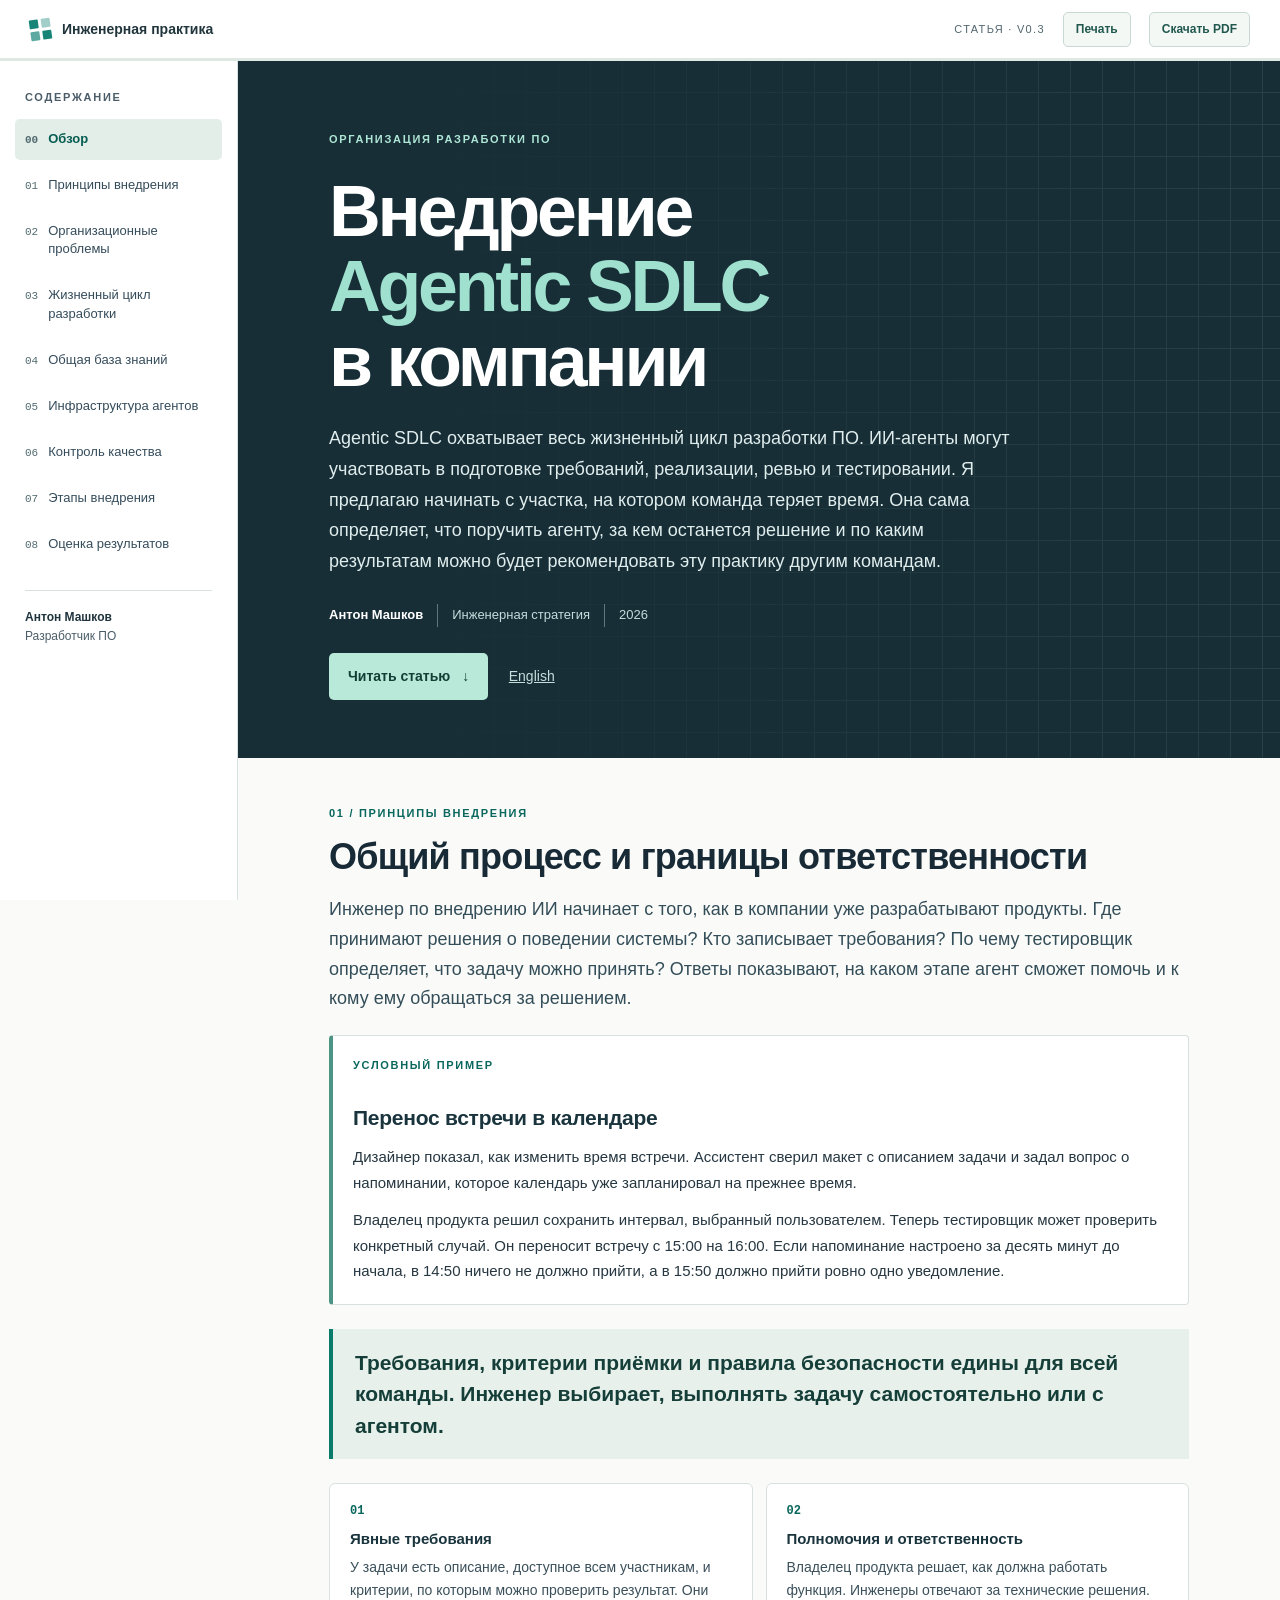
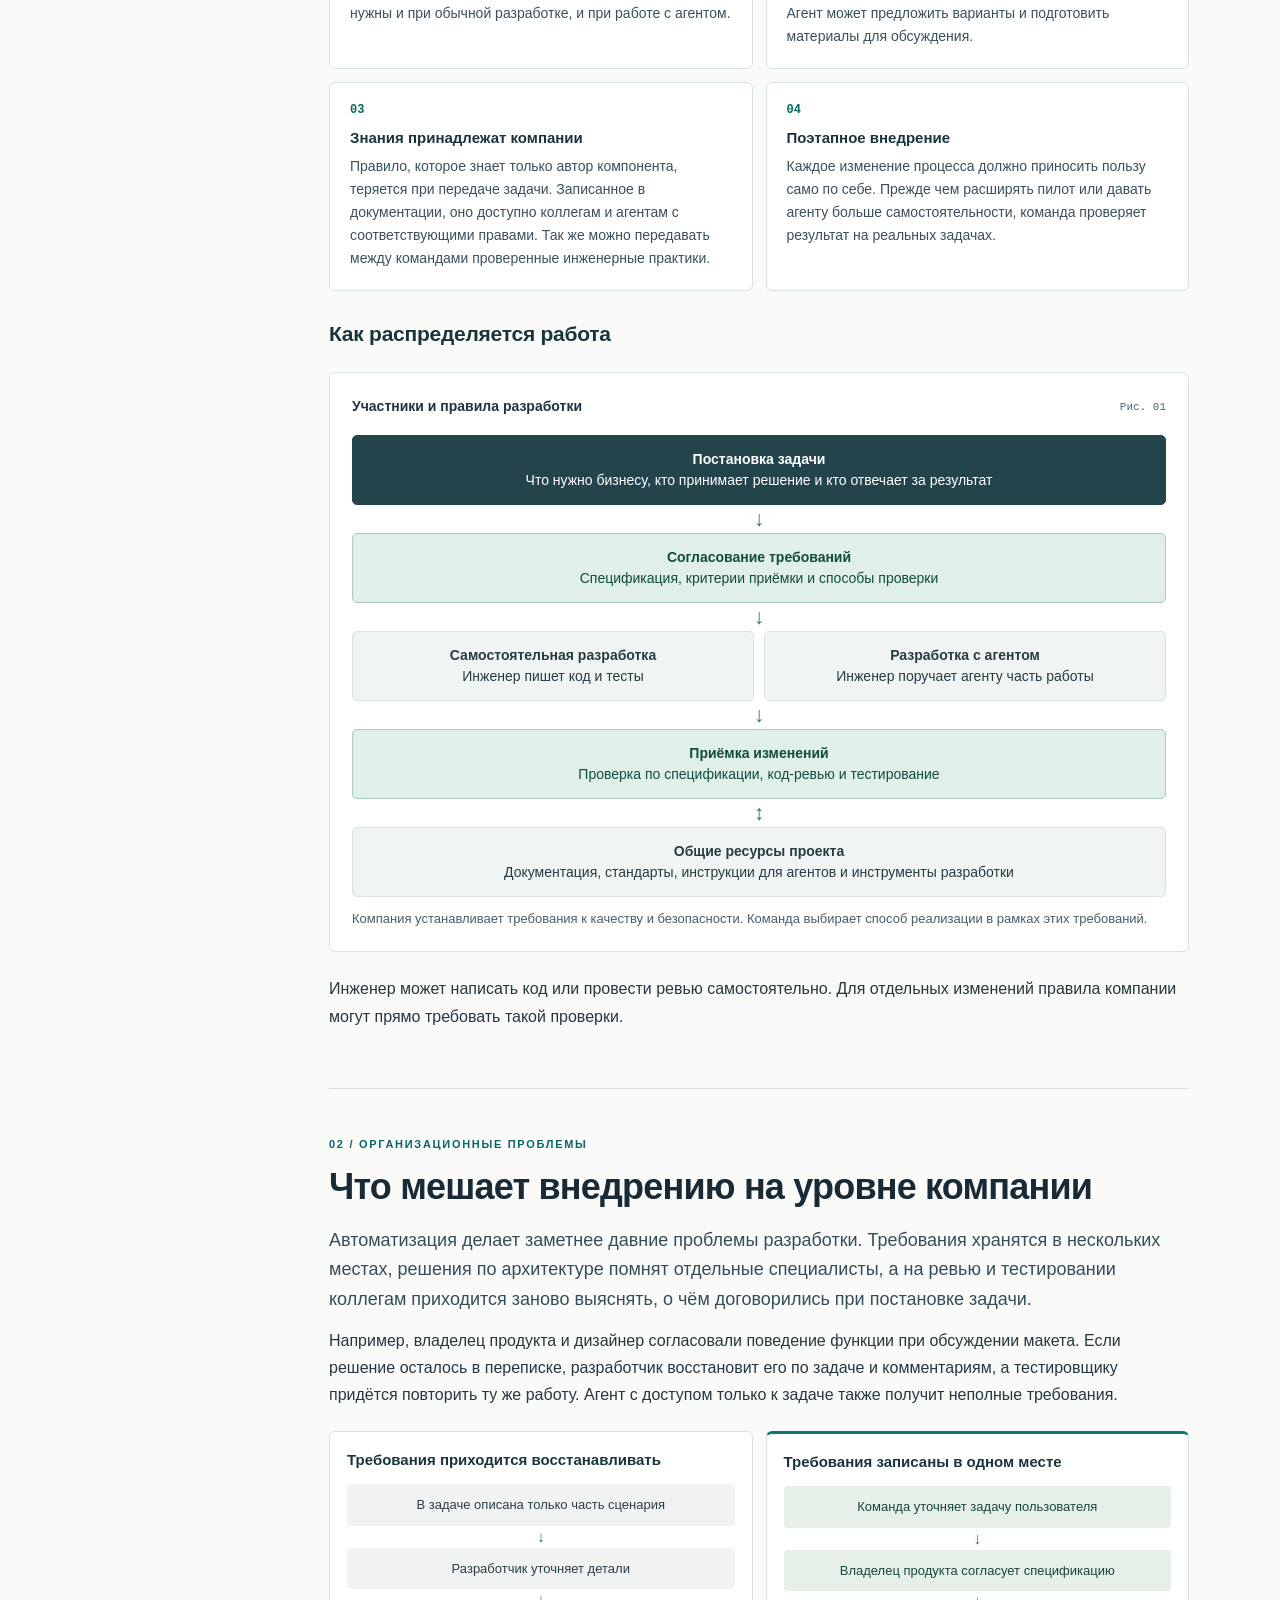
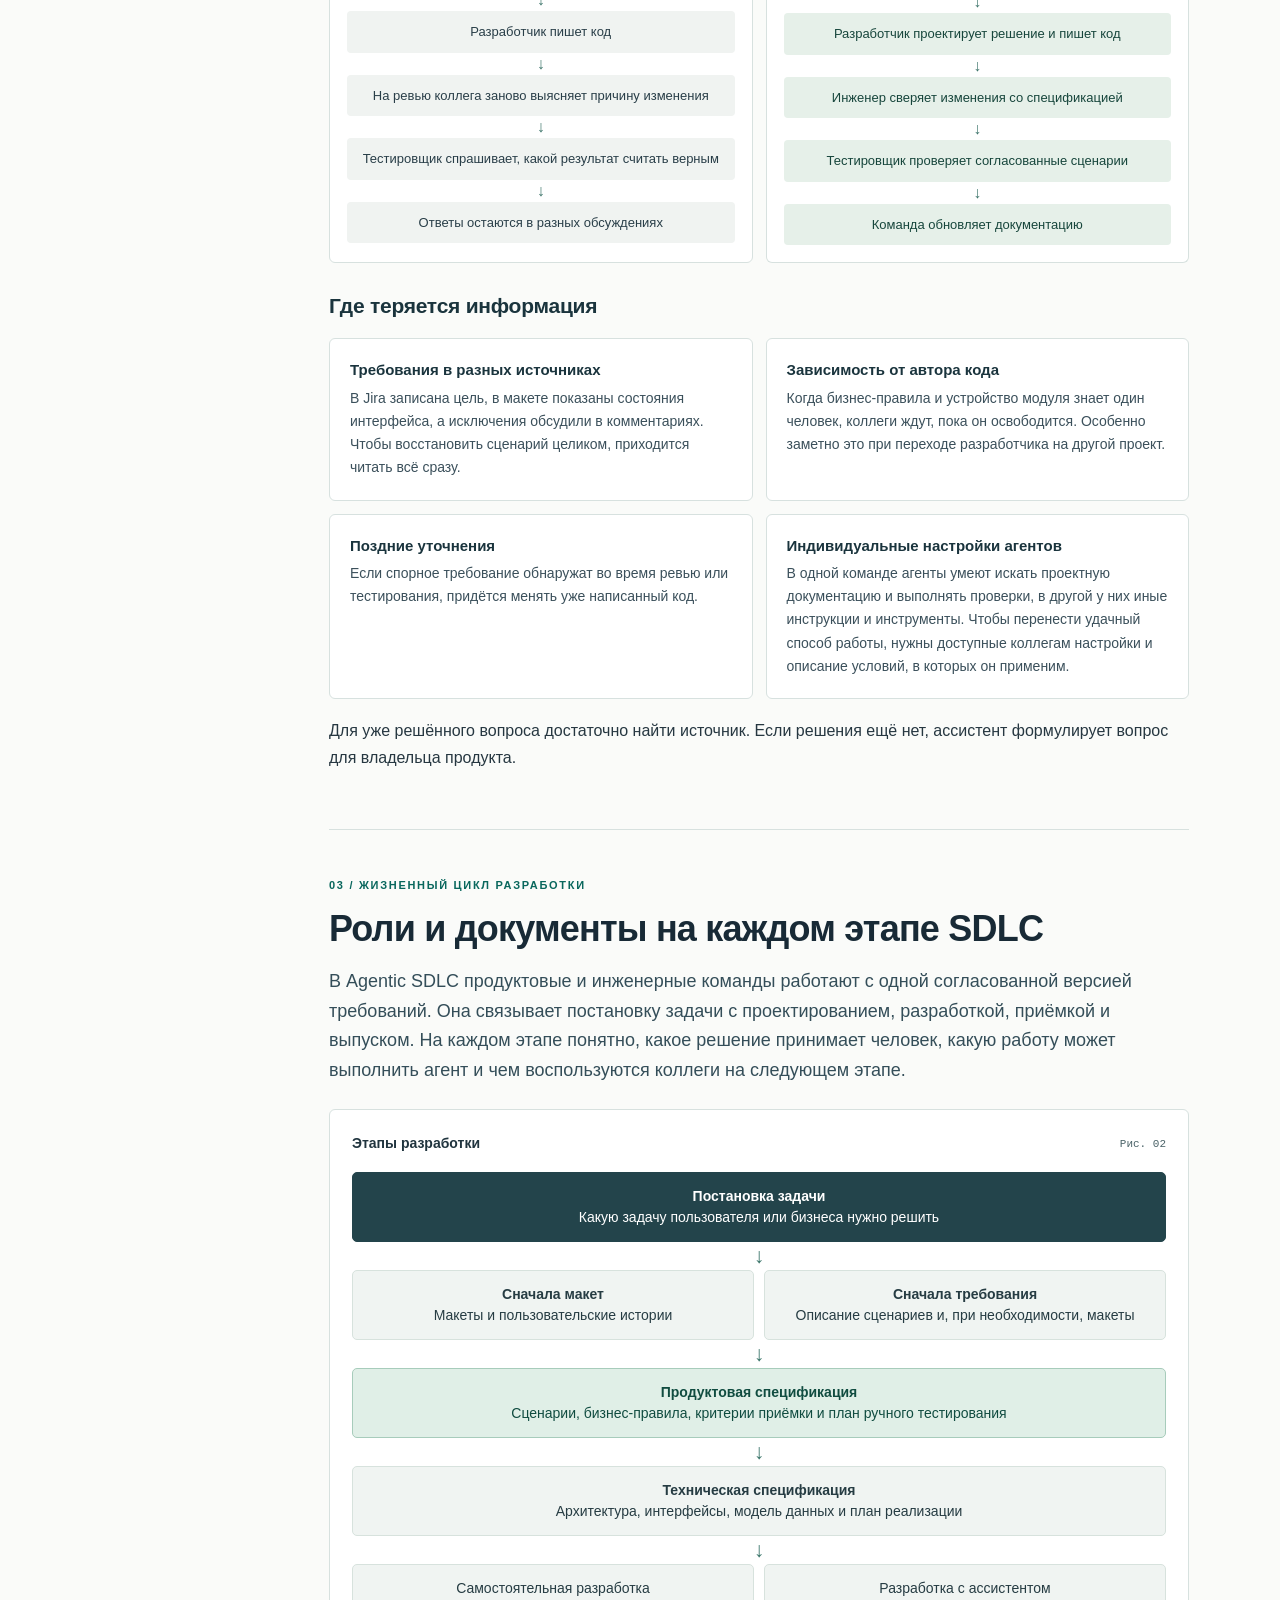
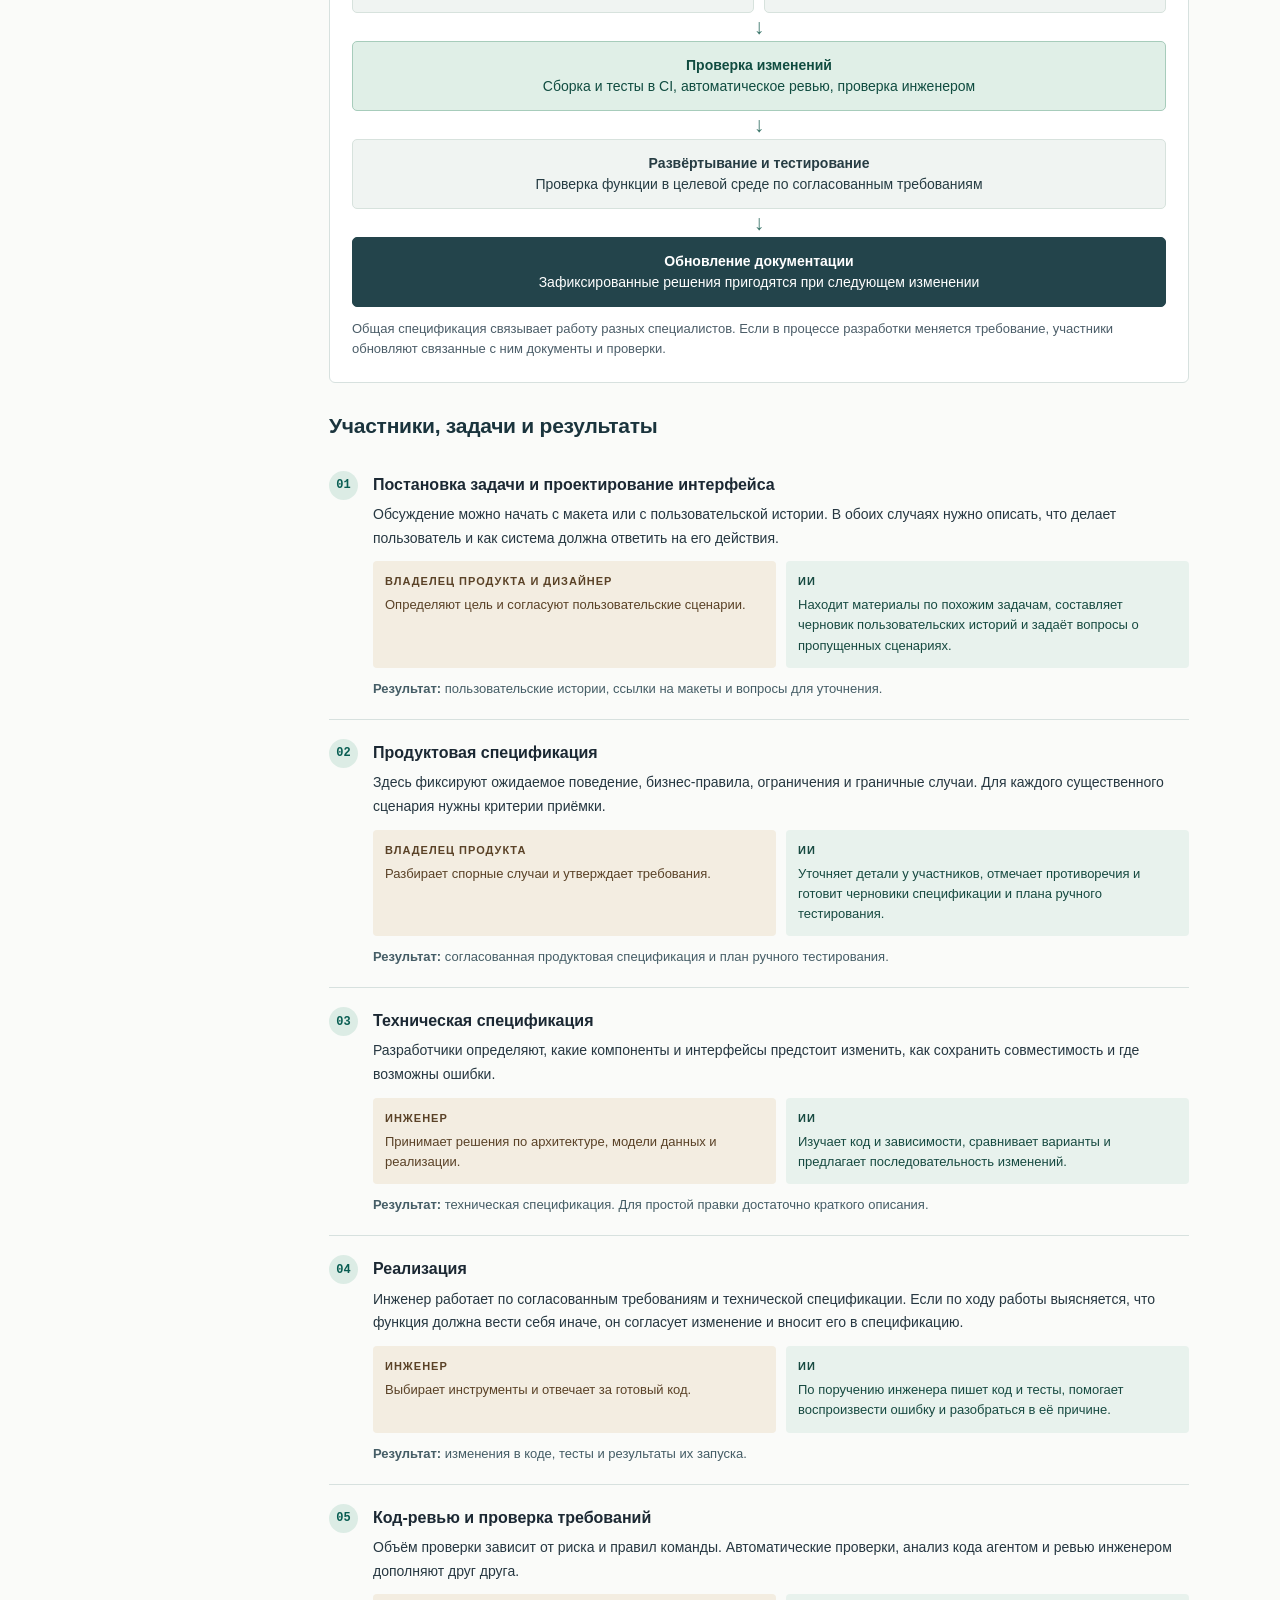
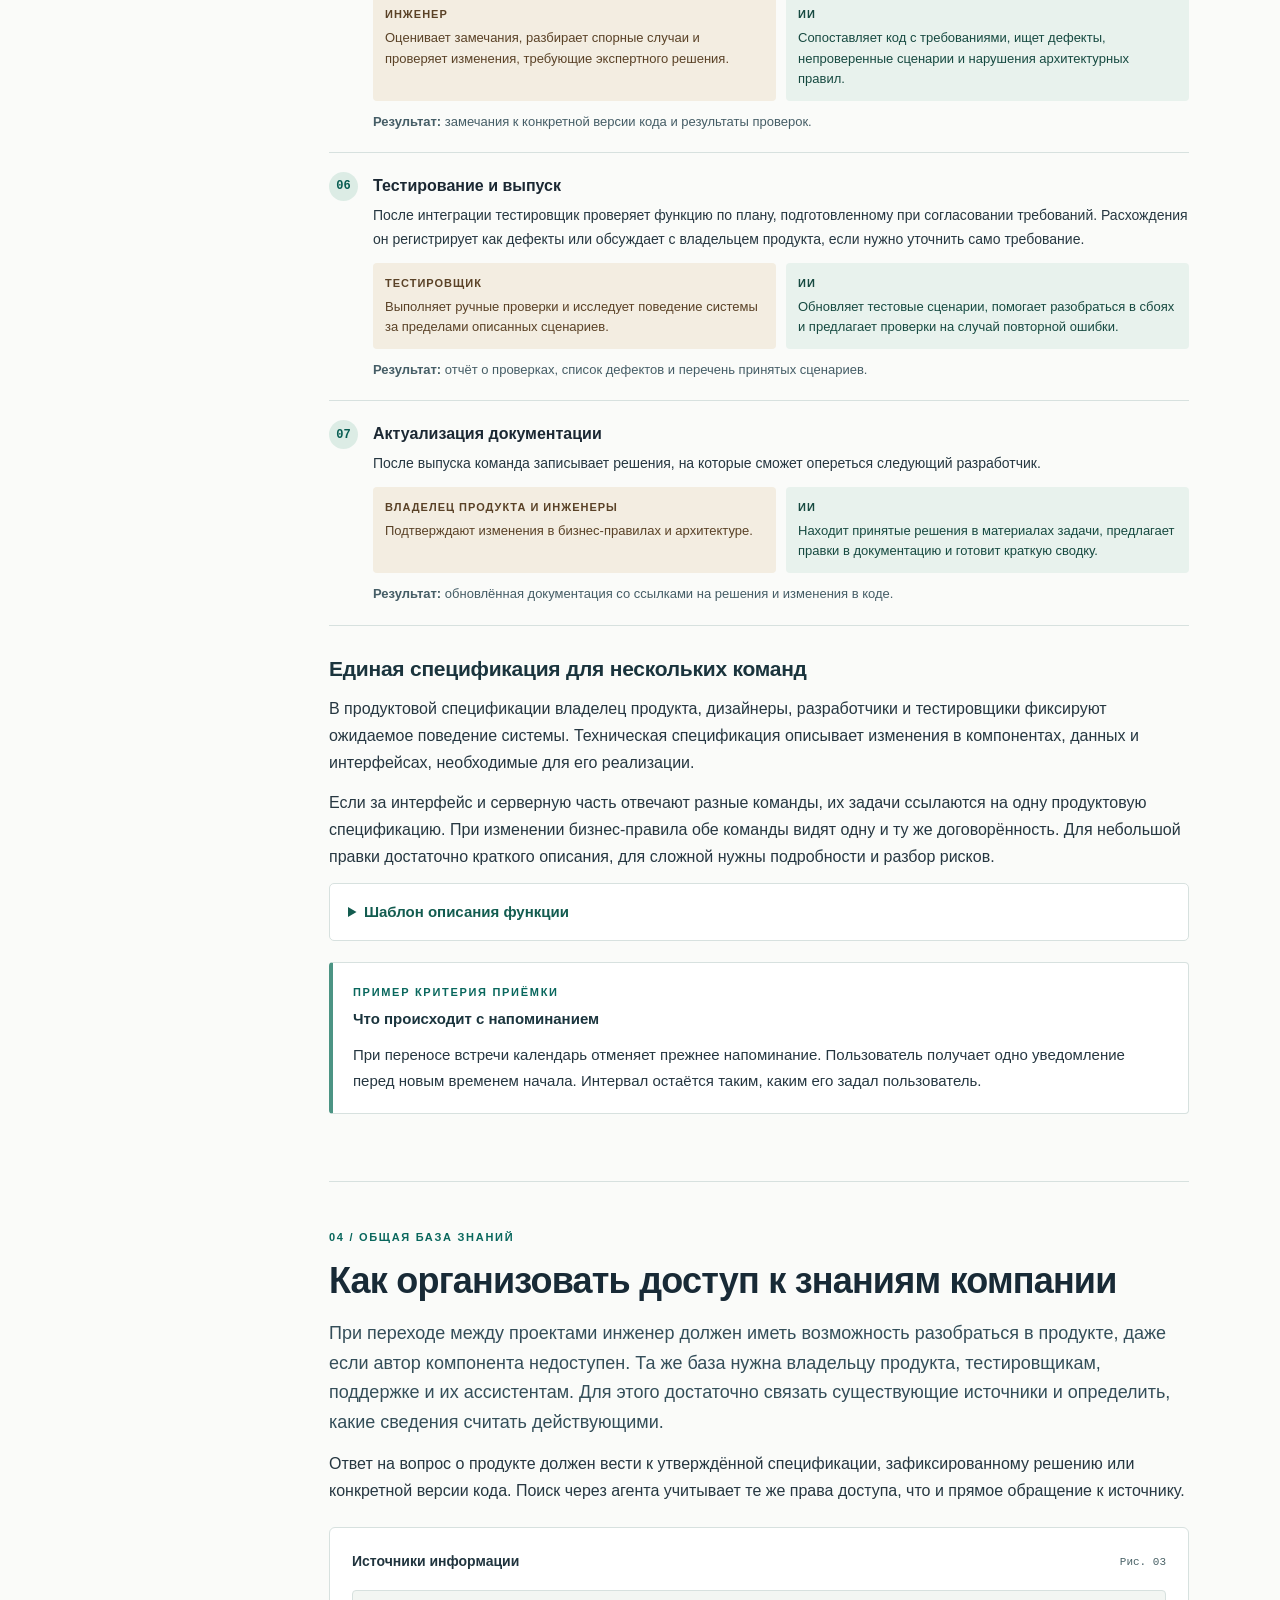
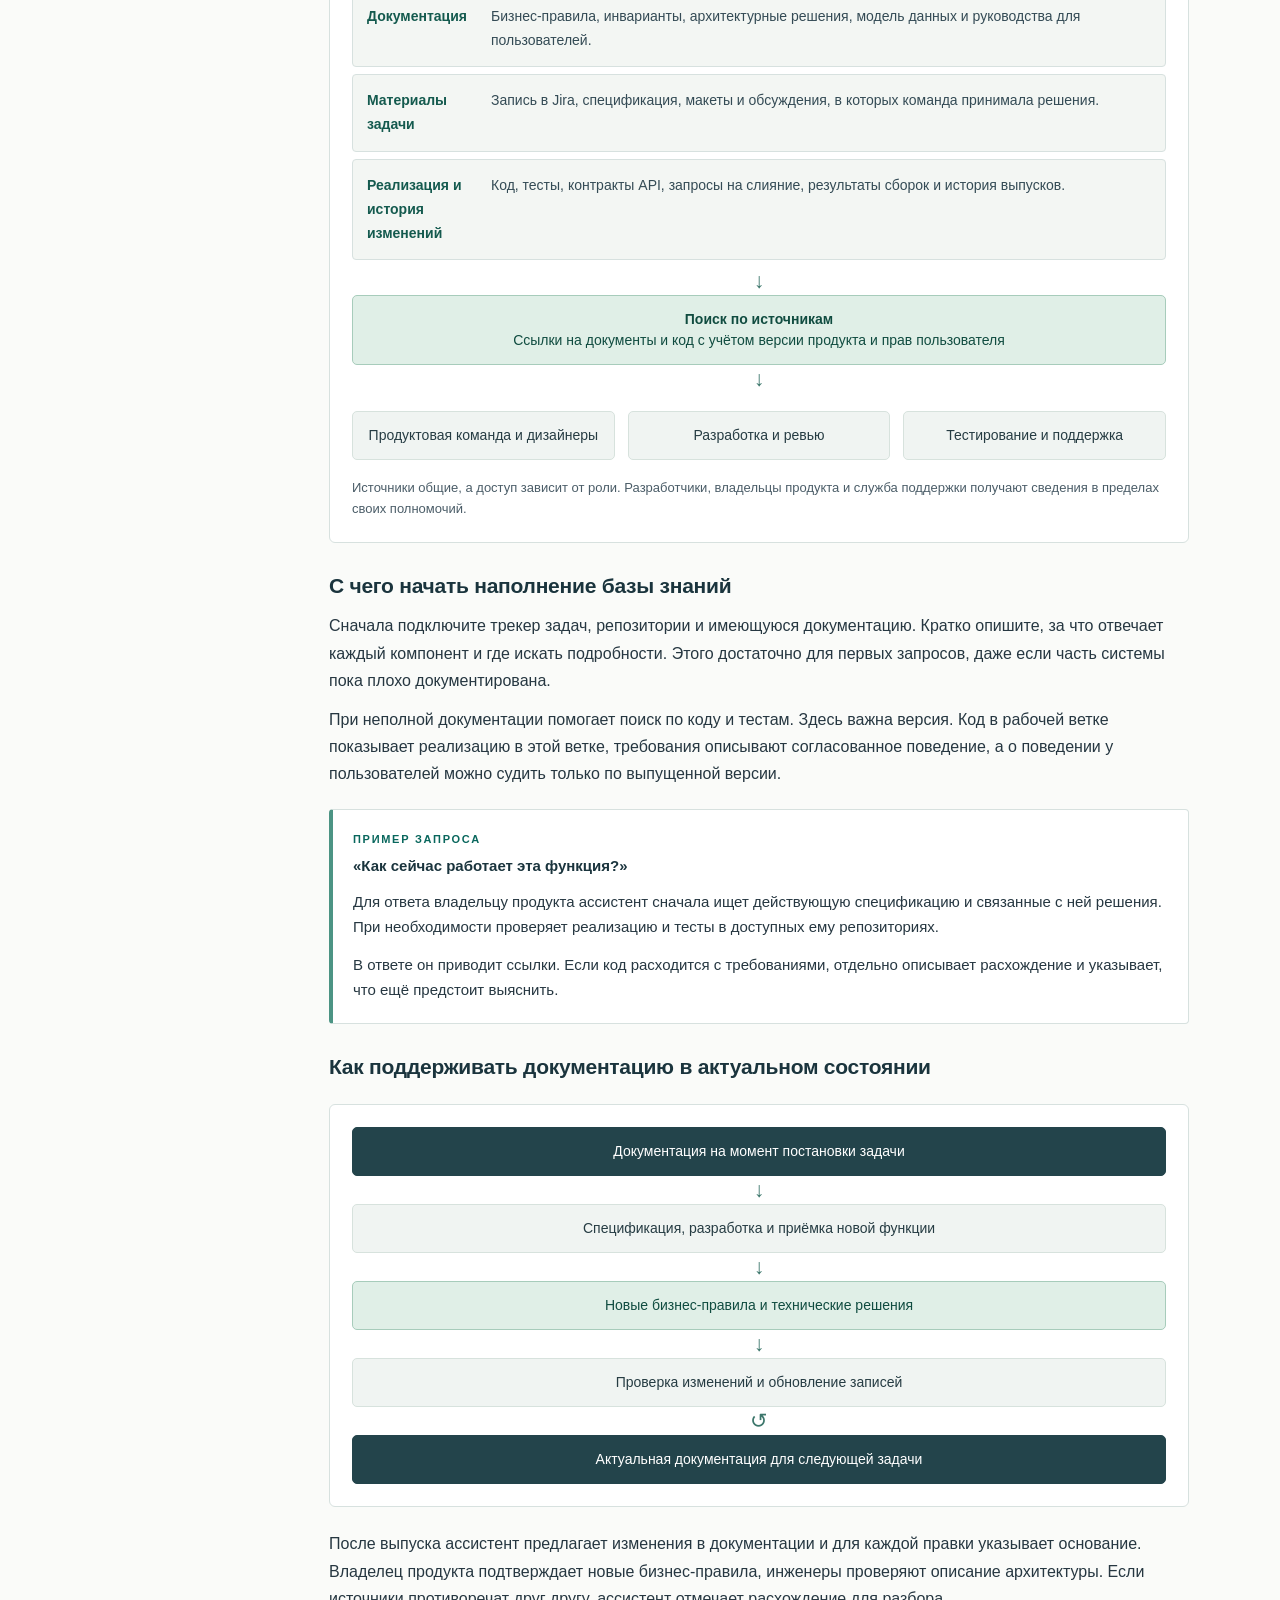
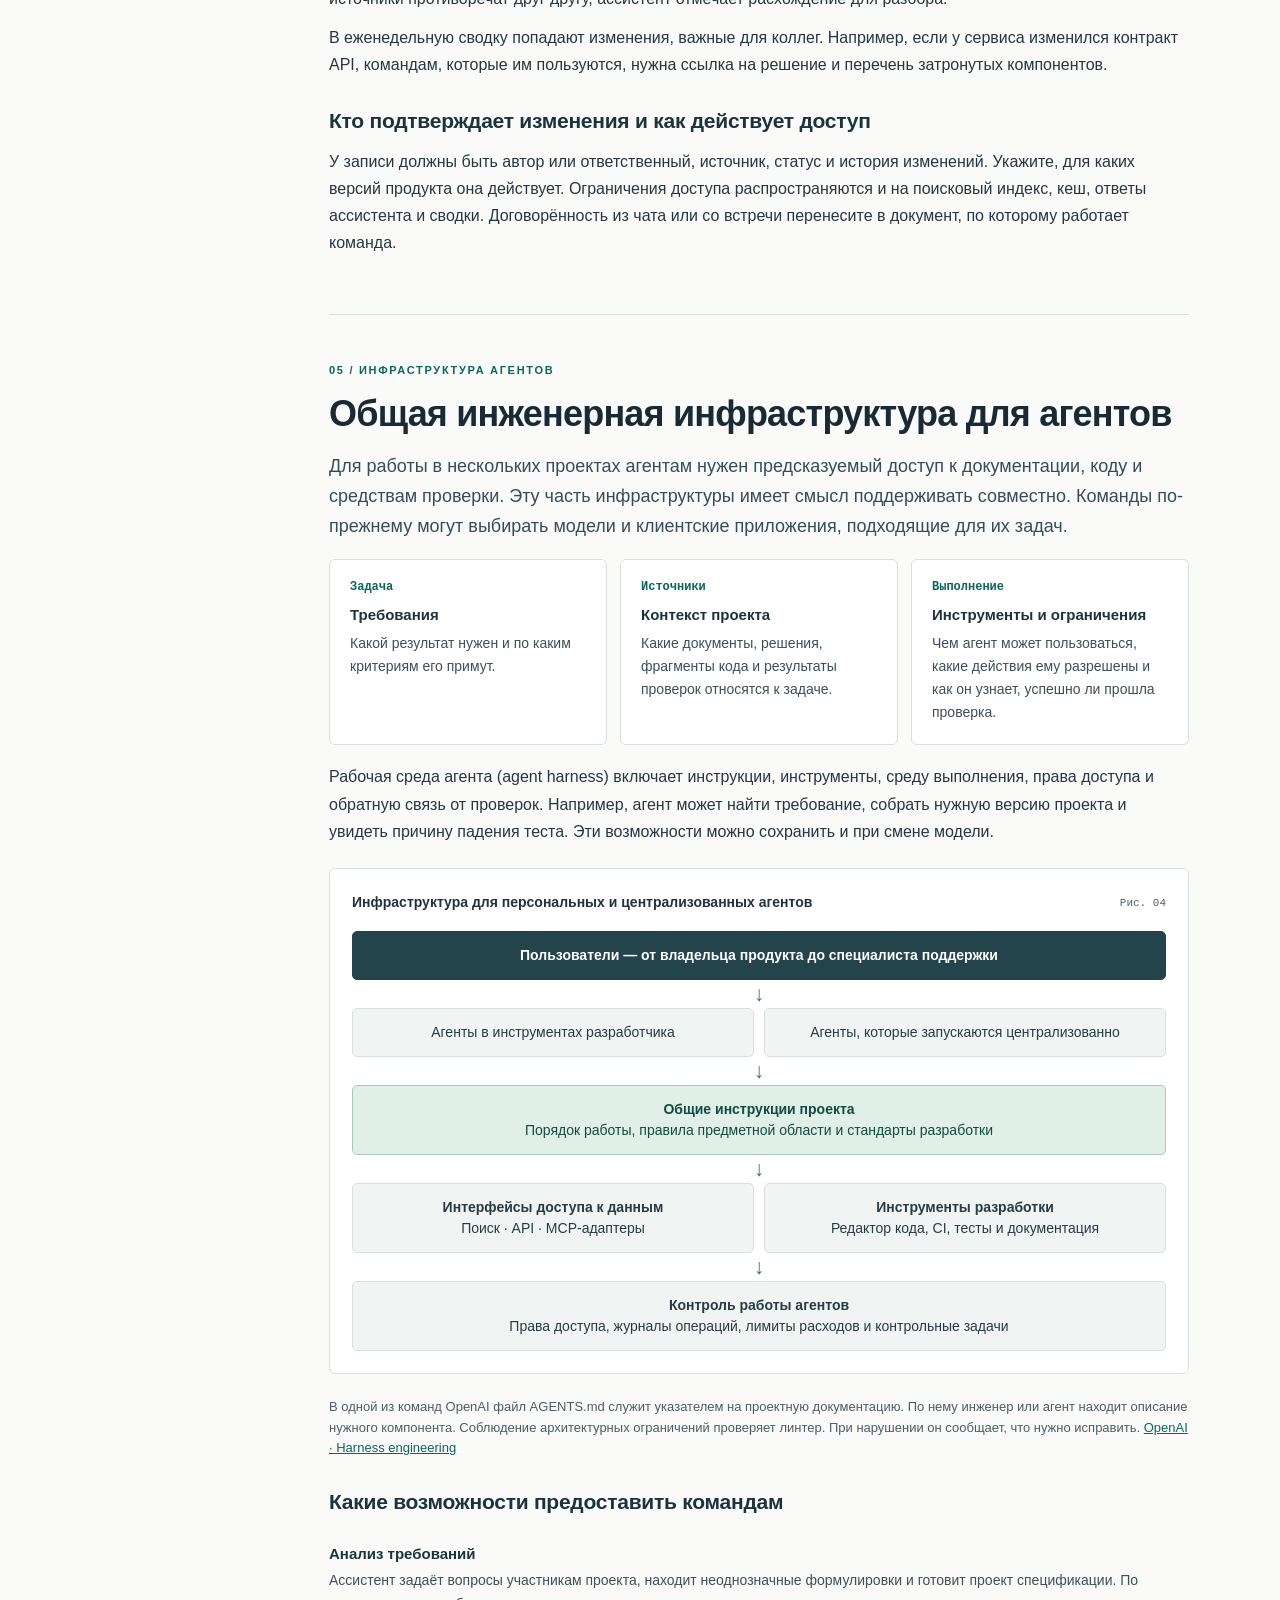
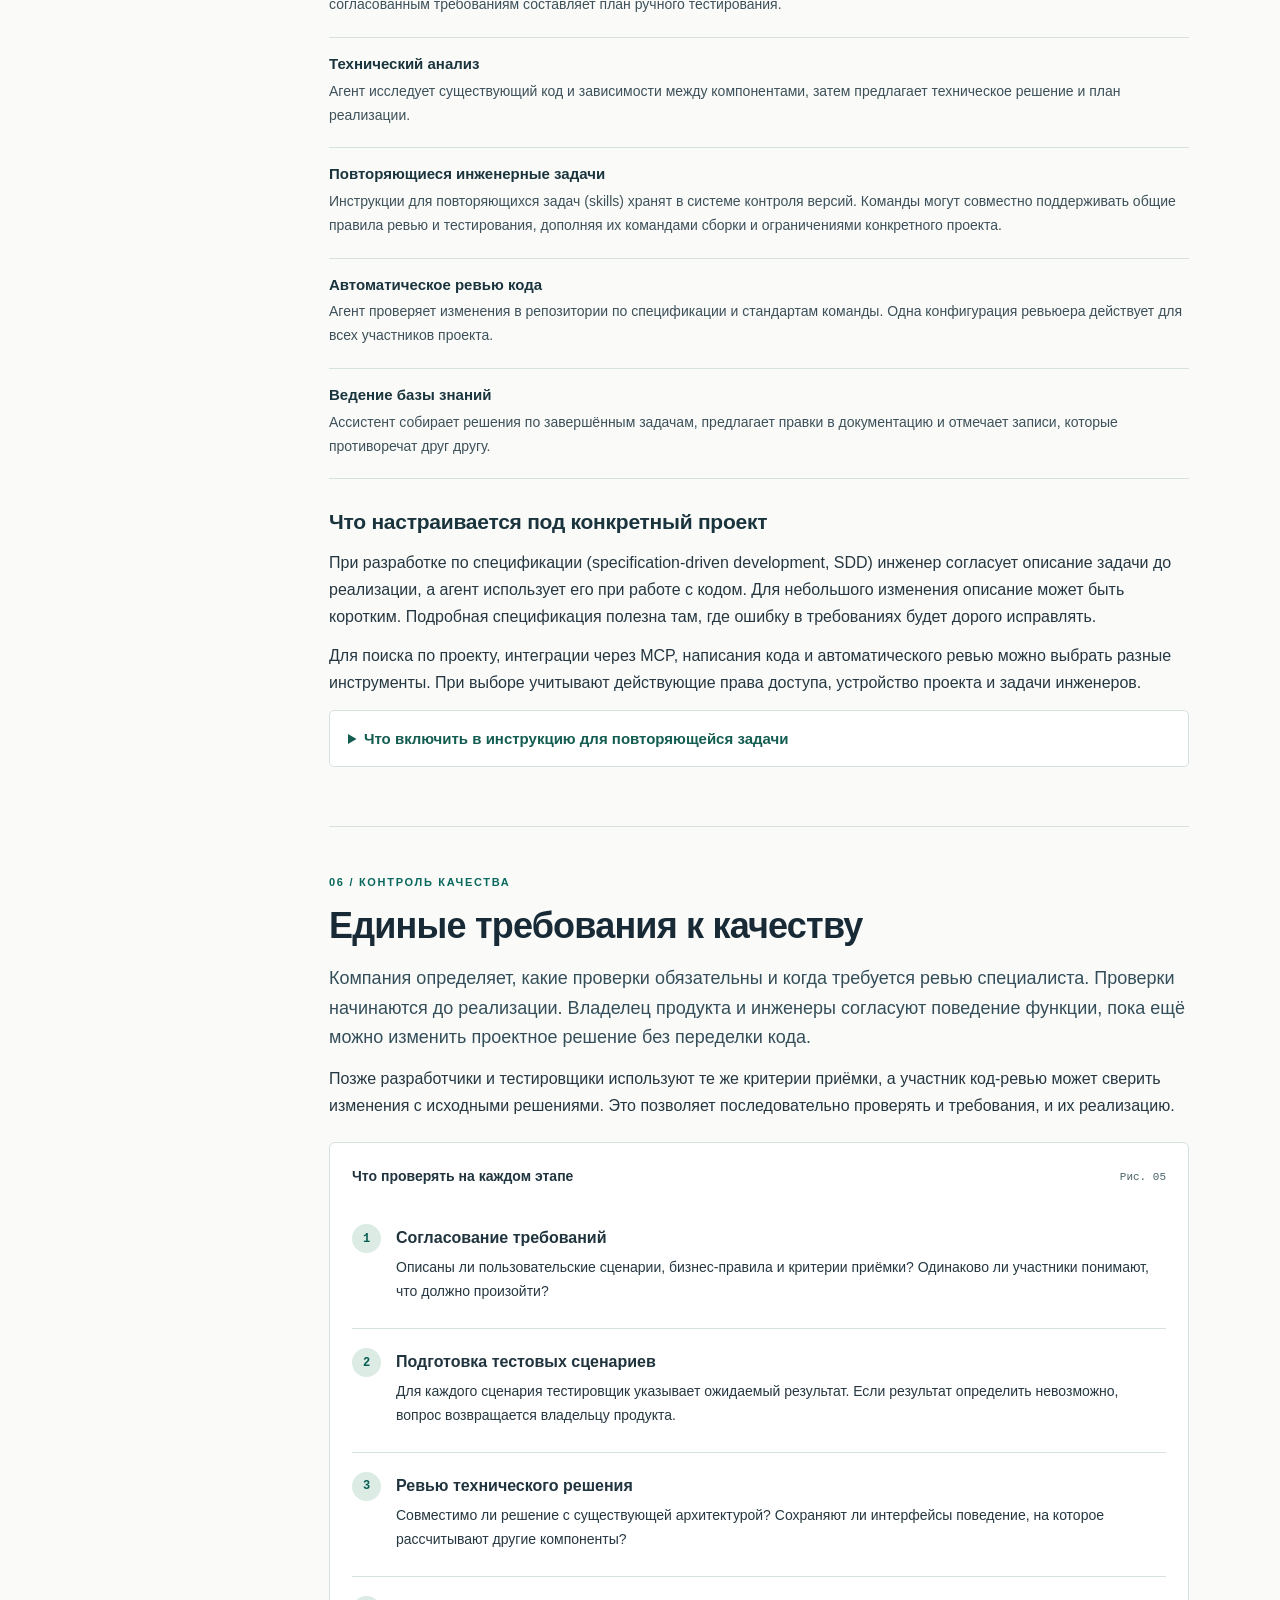
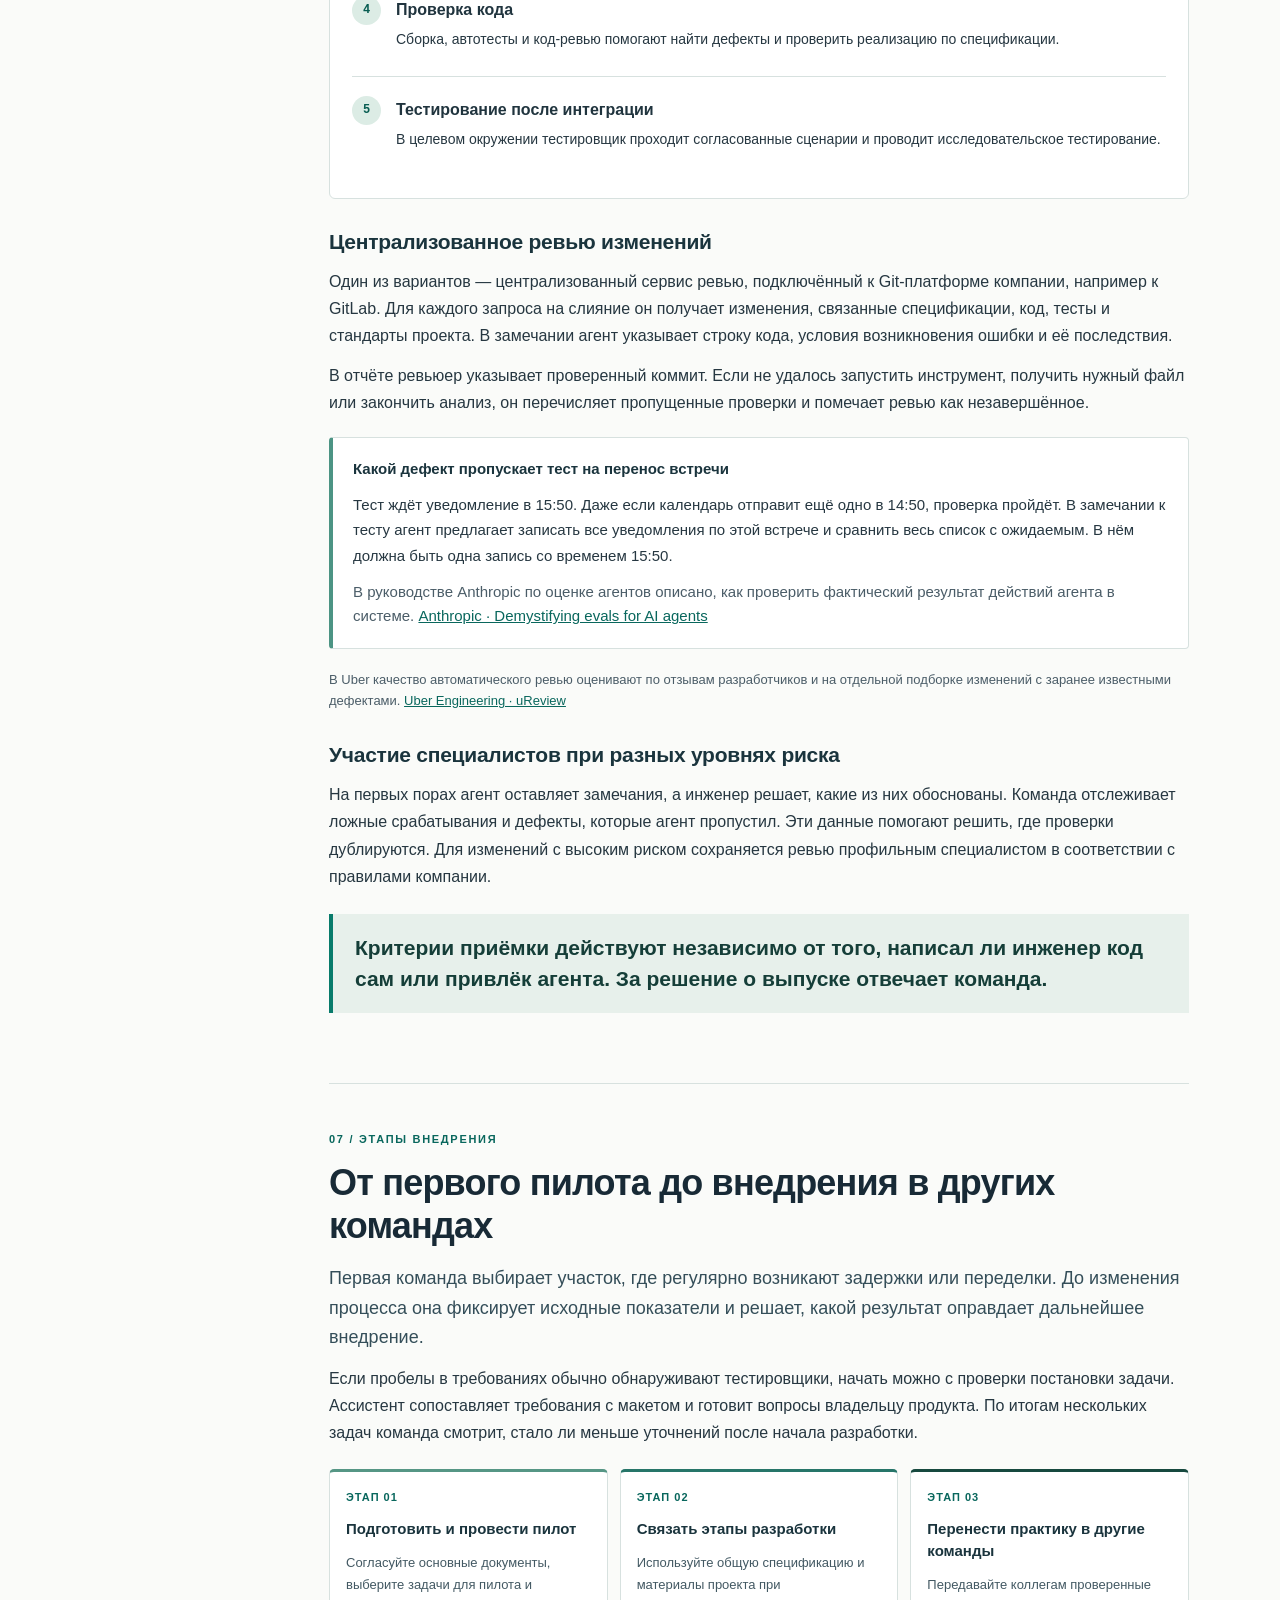
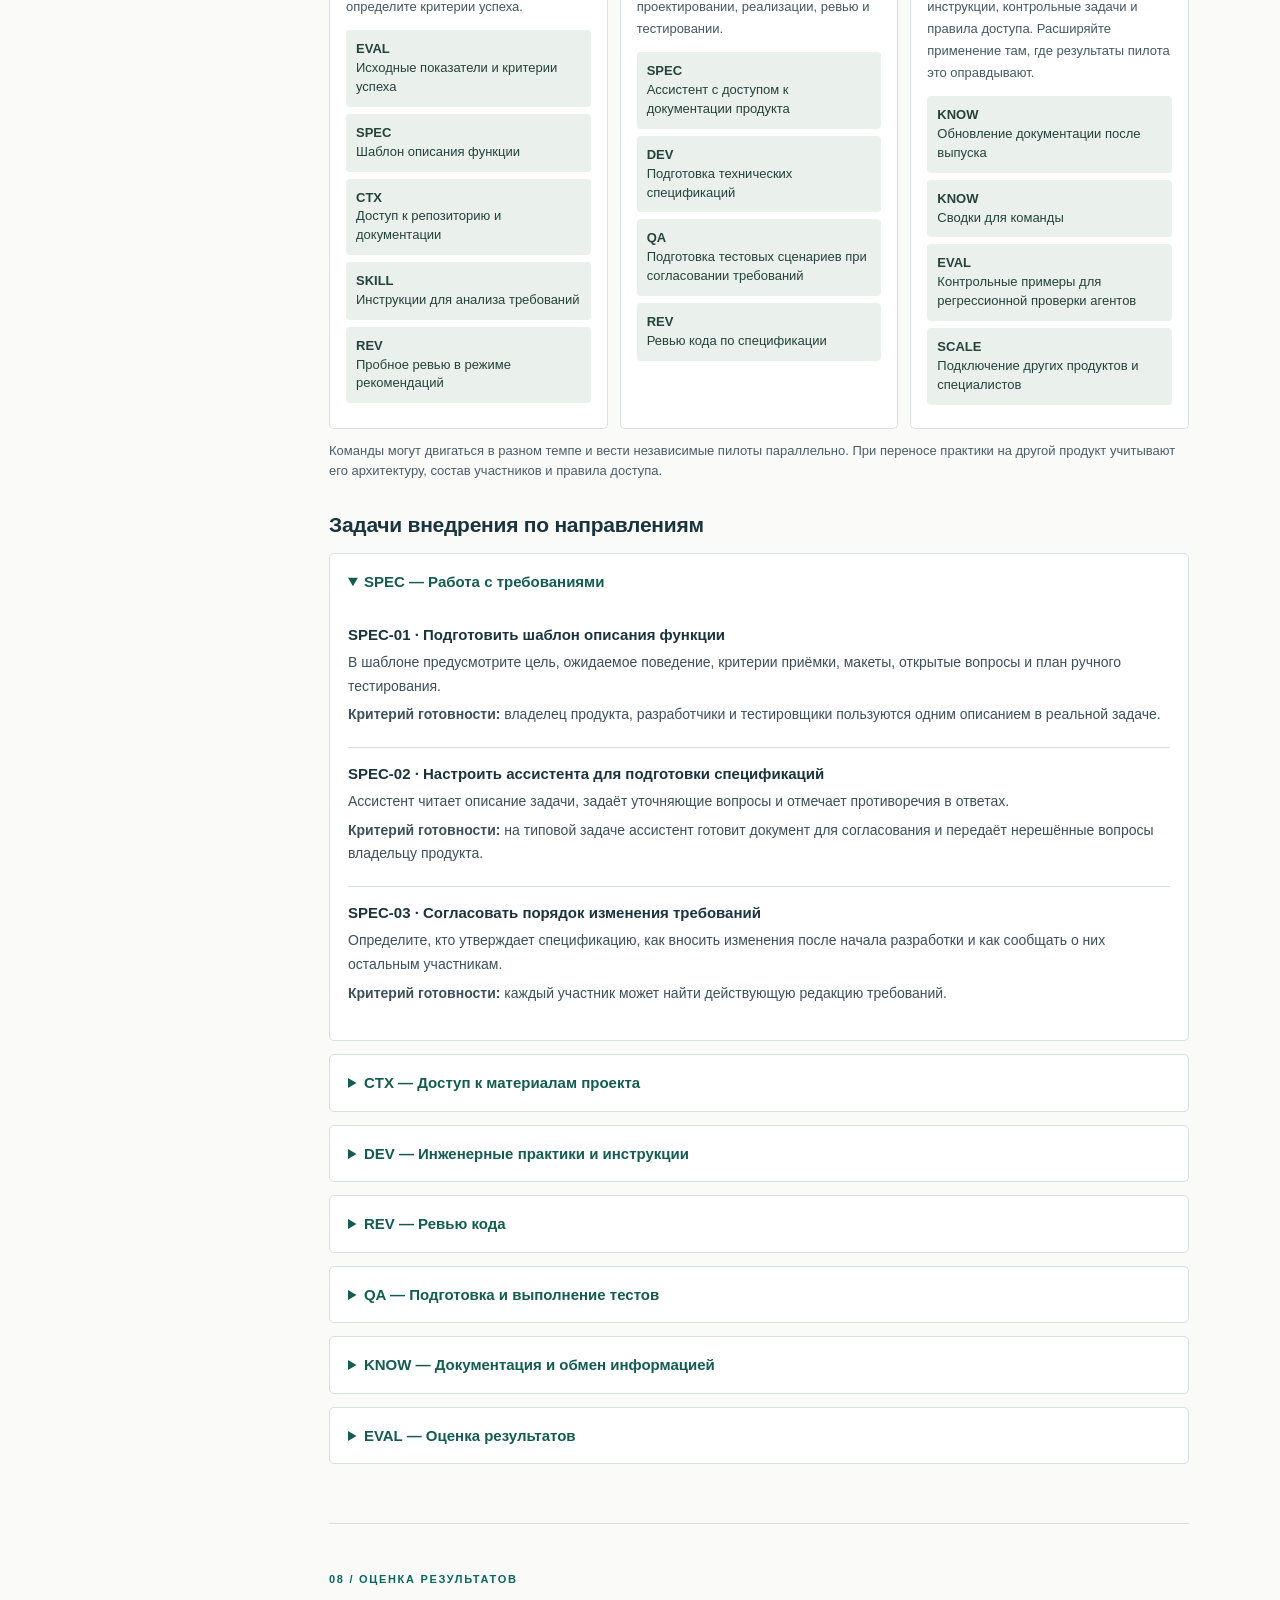
==== commit d23ed4b6: "Restore the company-wide adoption focus of the Russian Agentic SDLC paper" ====
--- a/ru/index.html
+++ b/ru/index.html
@@ -5,8 +5,8 @@
 <meta charset="utf-8"/>
 <meta content="width=device-width, initial-scale=1" name="viewport"/>
 <meta content="light" name="color-scheme"/>
-<meta content="Как использовать ИИ-агентов для анализа требований, разработки и проверки кода. Антон Машков разбирает пример из календаря и предлагает способ оценить результаты пилота." name="description"/>
-<title>Разработка с ИИ-агентами — Антон Машков</title>
+<meta content="Антон Машков о внедрении Agentic SDLC в компании. Как распределить ответственность, подготовить общую инженерную среду, провести пилот и оценить результат." name="description"/>
+<title>Внедрение Agentic SDLC в компании — Антон Машков</title>
 <link href="../assets/favicon.svg" rel="icon" type="image/svg+xml"/>
 <link href="../assets/styles.css" rel="stylesheet"/>
 <script defer="" src="../assets/main.js"></script>
@@ -19,53 +19,53 @@
 <div class="header-actions"><span class="version">Статья · v0.3</span><button class="print-button" hidden="" id="print-button" type="button">Печать</button><a class="print-button" download="" href="output/pdf/ai-ready-organization-ru.pdf">Скачать PDF</a></div>
 <div aria-hidden="true" class="progress"><div id="paper-progress"></div></div>
 </header>
-<div class="mobile-nav"><label class="sr-only" for="chapter-select">Выбрать главу</label><select id="chapter-select"><option value="cover">Обзор</option><option value="vision">01 — Принципы работы</option><option value="challenges">02 — Разрозненные требования</option><option value="lifecycle">03 — Этапы разработки</option><option value="knowledge">04 — Документация проекта</option><option value="harness">05 — Инструменты агента</option><option value="quality">06 — Проверка качества</option><option value="roadmap">07 — План внедрения</option><option value="evaluation">08 — Оценка пилота</option></select></div>
+<div class="mobile-nav"><label class="sr-only" for="chapter-select">Выбрать главу</label><select id="chapter-select"><option value="cover">Обзор</option><option value="vision">01 — Принципы внедрения</option><option value="challenges">02 — Организационные проблемы</option><option value="lifecycle">03 — Жизненный цикл разработки</option><option value="knowledge">04 — Общая база знаний</option><option value="harness">05 — Инфраструктура агентов</option><option value="quality">06 — Контроль качества</option><option value="roadmap">07 — Этапы внедрения</option><option value="evaluation">08 — Оценка результатов</option></select></div>
 <div class="layout">
 <aside aria-label="Содержание" class="sidebar">
 <div class="eyebrow">Содержание</div>
 <nav aria-label="Главы" id="paper-nav">
 <a aria-current="location" class="active" href="#cover"><span>00</span> Обзор</a>
-<a href="#vision"><span>01</span> Принципы работы</a>
-<a href="#challenges"><span>02</span> Разрозненные требования</a>
-<a href="#lifecycle"><span>03</span> Этапы разработки</a>
-<a href="#knowledge"><span>04</span> Документация проекта</a>
-<a href="#harness"><span>05</span> Инструменты агента</a>
-<a href="#quality"><span>06</span> Проверка качества</a>
-<a href="#roadmap"><span>07</span> План внедрения</a>
-<a href="#evaluation"><span>08</span> Оценка пилота</a>
+<a href="#vision"><span>01</span> Принципы внедрения</a>
+<a href="#challenges"><span>02</span> Организационные проблемы</a>
+<a href="#lifecycle"><span>03</span> Жизненный цикл разработки</a>
+<a href="#knowledge"><span>04</span> Общая база знаний</a>
+<a href="#harness"><span>05</span> Инфраструктура агентов</a>
+<a href="#quality"><span>06</span> Контроль качества</a>
+<a href="#roadmap"><span>07</span> Этапы внедрения</a>
+<a href="#evaluation"><span>08</span> Оценка результатов</a>
 </nav>
 <footer><b>Антон Машков</b><br/>Разработчик ПО</footer>
 </aside>
 <div class="reading">
 <div class="hero" id="cover"><div class="hero-inner">
-<div class="eyebrow">Требования, код-ревью и тестирование</div>
-<h1>Разработка<br/><em>с ИИ-агентами</em></h1>
-<p>На макете видно, как пользователь меняет время встречи. А когда теперь должно прийти напоминание? Ассистент может задать этот вопрос ещё при проверке требований. Владелец продукта уточнит правило, и у тестировщика появится конкретный критерий приёмки. Календарь отменяет старое напоминание и отправляет новое за десять минут до встречи, если пользователь выбрал такой интервал.</p>
-<div class="meta"><b>Антон Машков</b><span>Разработка ПО</span><span>2026</span></div>
+<div class="eyebrow">Организация разработки ПО</div>
+<h1>Внедрение<br/><em>Agentic SDLC</em><br/>в компании</h1>
+<p>Agentic SDLC охватывает весь жизненный цикл разработки ПО. ИИ-агенты могут участвовать в подготовке требований, реализации, ревью и тестировании. Я предлагаю начинать с участка, на котором команда теряет время. Она сама определяет, что поручить агенту, за кем останется решение и по каким результатам можно будет рекомендовать эту практику другим командам.</p>
+<div class="meta"><b>Антон Машков</b><span>Инженерная стратегия</span><span>2026</span></div>
 <a class="primary" href="#vision">Читать статью <span aria-hidden="true">↓</span></a>
 <a class="language-link" href="../index.html" hreflang="en" lang="en">English</a>
 </div></div>
 <main class="content" id="main-content">
 <section aria-labelledby="vision-heading" id="vision">
-<div class="eyebrow">01 / Принципы работы</div>
-<h2 id="vision-heading">Какие решения остаются за командой</h2>
-<p class="lead">По макету обычно понятно, что увидит пользователь. Гораздо труднее заметить, о чём забыли договориться. Если вопрос возникнет через несколько недель, у разработчиков двух компонентов к тому времени могут быть разные представления о том, как должна работать одна и та же функция.</p>
+<div class="eyebrow">01 / Принципы внедрения</div>
+<h2 id="vision-heading">Общий процесс и границы ответственности</h2>
+<p class="lead">Инженер по внедрению ИИ начинает с того, как в компании уже разрабатывают продукты. Где принимают решения о поведении системы? Кто записывает требования? По чему тестировщик определяет, что задачу можно принять? Ответы показывают, на каком этапе агент сможет помочь и к кому ему обращаться за решением.</p>
 <div class="case">
-<div class="eyebrow">Пример</div>
+<div class="eyebrow">Условный пример</div>
 <h3>Перенос встречи в календаре</h3>
 <p>Дизайнер показал, как изменить время встречи. Ассистент сверил макет с описанием задачи и задал вопрос о напоминании, которое календарь уже запланировал на прежнее время.</p>
 <p>Владелец продукта решил сохранить интервал, выбранный пользователем. Теперь тестировщик может проверить конкретный случай. Он переносит встречу с 15:00 на 16:00. Если напоминание настроено за десять минут до начала, в 14:50 ничего не должно прийти, а в 15:50 должно прийти ровно одно уведомление.</p>
 </div>
-<blockquote class="quote">Инженер сам выбирает, писать ли код с ассистентом. Требования к результату в обоих случаях одинаковы.</blockquote>
+<blockquote class="quote">Требования, критерии приёмки и правила безопасности едины для всей команды. Инженер выбирает, выполнять задачу самостоятельно или с агентом.</blockquote>
 <div class="two">
-<div class="tile"><div class="num">01</div><h4>Критерии готовности</h4><p>До начала разработки команда записывает, что должно измениться и как это проверить. Спецификацией и тестами пользуются все участники, в том числе те, кто работает самостоятельно.</p></div>
-<div class="tile"><div class="num">02</div><h4>Ответственность</h4><p>Владелец продукта утверждает требования. Инженер выбирает способ реализации и отвечает за изменения в коде.</p></div>
-<div class="tile"><div class="num">03</div><h4>Знания о проекте</h4><p>Если правило известно только автору модуля или записано в настройках его агента, коллега его легко пропустит. Команде нужен общий источник, где это правило можно найти.</p></div>
-<div class="tile"><div class="num">04</div><h4>Пилотный проект</h4><p>Начать можно с одной задачи, например с проверки требований. По результатам пилота команда решит, какие ещё действия поручить агенту и где потребуется контроль инженера.</p></div>
-</div>
-<h3>Разработка с ассистентом и без него</h3>
-<figure class="diagram">
-<div class="diagram-head"><b>Распределение работы</b><span>Рис. 01</span></div>
+<div class="tile"><div class="num">01</div><h4>Явные требования</h4><p>У задачи есть описание, доступное всем участникам, и критерии, по которым можно проверить результат. Они нужны и при обычной разработке, и при работе с агентом.</p></div>
+<div class="tile"><div class="num">02</div><h4>Полномочия и ответственность</h4><p>Владелец продукта решает, как должна работать функция. Инженеры отвечают за технические решения. Агент может предложить варианты и подготовить материалы для обсуждения.</p></div>
+<div class="tile"><div class="num">03</div><h4>Знания принадлежат компании</h4><p>Правило, которое знает только автор компонента, теряется при передаче задачи. Записанное в документации, оно доступно коллегам и агентам с соответствующими правами. Так же можно передавать между командами проверенные инженерные практики.</p></div>
+<div class="tile"><div class="num">04</div><h4>Поэтапное внедрение</h4><p>Каждое изменение процесса должно приносить пользу само по себе. Прежде чем расширять пилот или давать агенту больше самостоятельности, команда проверяет результат на реальных задачах.</p></div>
+</div>
+<h3>Как распределяется работа</h3>
+<figure class="diagram">
+<div class="diagram-head"><b>Участники и правила разработки</b><span>Рис. 01</span></div>
 <div class="node dark"><b>Постановка задачи</b>Что нужно бизнесу, кто принимает решение и кто отвечает за результат</div>
 <div aria-hidden="true" class="arrow">↓</div>
 <div class="node strong"><b>Согласование требований</b>Спецификация, критерии приёмки и способы проверки</div>
@@ -75,15 +75,15 @@
 <div class="node strong"><b>Приёмка изменений</b>Проверка по спецификации, код-ревью и тестирование</div>
 <div aria-hidden="true" class="arrow">↕</div>
 <div class="node"><b>Общие ресурсы проекта</b>Документация, стандарты, инструкции для агентов и инструменты разработки</div>
-<figcaption class="caption">При любом способе разработки действуют одни и те же правила безопасности и приёмки.</figcaption>
+<figcaption class="caption">Компания устанавливает требования к качеству и безопасности. Команда выбирает способ реализации в рамках этих требований.</figcaption>
 </figure>
 <p>Инженер может написать код или провести ревью самостоятельно. Для отдельных изменений правила компании могут прямо требовать такой проверки.</p>
 </section>
 <section aria-labelledby="challenges-heading" id="challenges">
-<div class="eyebrow">02 / Разрозненные требования</div>
-<h2 id="challenges-heading">Почему одни и те же требования приходится уточнять несколько раз</h2>
-<p class="lead">Разработчик читает задачу в Jira, дизайнер помнит обсуждение макета, а тестировщик видит уже готовую функцию. Если решение осталось в переписке, каждый знает только часть истории.</p>
-<p>Ассистент в таком положении сталкивается с той же проблемой. Он может найти макет и комментарии к задаче, но из них не всегда понятно, какой вариант согласовал владелец продукта.</p>
+<div class="eyebrow">02 / Организационные проблемы</div>
+<h2 id="challenges-heading">Что мешает внедрению на уровне компании</h2>
+<p class="lead">Автоматизация делает заметнее давние проблемы разработки. Требования хранятся в нескольких местах, решения по архитектуре помнят отдельные специалисты, а на ревью и тестировании коллегам приходится заново выяснять, о чём договорились при постановке задачи.</p>
+<p>Например, владелец продукта и дизайнер согласовали поведение функции при обсуждении макета. Если решение осталось в переписке, разработчик восстановит его по задаче и комментариям, а тестировщику придётся повторить ту же работу. Агент с доступом только к задаче также получит неполные требования.</p>
 <div class="compare">
 <div><h4>Требования приходится восстанавливать</h4><div class="chain">В задаче описана только часть сценария</div><div aria-hidden="true" class="tiny-arrow">↓</div><div class="chain">Разработчик уточняет детали</div><div aria-hidden="true" class="tiny-arrow">↓</div><div class="chain">Разработчик пишет код</div><div aria-hidden="true" class="tiny-arrow">↓</div><div class="chain">На ревью коллега заново выясняет причину изменения</div><div aria-hidden="true" class="tiny-arrow">↓</div><div class="chain">Тестировщик спрашивает, какой результат считать верным</div><div aria-hidden="true" class="tiny-arrow">↓</div><div class="chain">Ответы остаются в разных обсуждениях</div></div>
 <div><h4>Требования записаны в одном месте</h4><div class="chain">Команда уточняет задачу пользователя</div><div aria-hidden="true" class="tiny-arrow">↓</div><div class="chain">Владелец продукта согласует спецификацию</div><div aria-hidden="true" class="tiny-arrow">↓</div><div class="chain">Разработчик проектирует решение и пишет код</div><div aria-hidden="true" class="tiny-arrow">↓</div><div class="chain">Инженер сверяет изменения со спецификацией</div><div aria-hidden="true" class="tiny-arrow">↓</div><div class="chain">Тестировщик проверяет согласованные сценарии</div><div aria-hidden="true" class="tiny-arrow">↓</div><div class="chain">Команда обновляет документацию</div></div>
@@ -93,14 +93,14 @@
 <div class="tile"><h4>Требования в разных источниках</h4><p>В Jira записана цель, в макете показаны состояния интерфейса, а исключения обсудили в комментариях. Чтобы восстановить сценарий целиком, приходится читать всё сразу.</p></div>
 <div class="tile"><h4>Зависимость от автора кода</h4><p>Когда бизнес-правила и устройство модуля знает один человек, коллеги ждут, пока он освободится. Особенно заметно это при переходе разработчика на другой проект.</p></div>
 <div class="tile"><h4>Поздние уточнения</h4><p>Если спорное требование обнаружат во время ревью или тестирования, придётся менять уже написанный код.</p></div>
-<div class="tile"><h4>Индивидуальные настройки агентов</h4><p>У одного инженера агент умеет находить нужные документы и запускать тесты. Коллеге трудно повторить результат без тех же инструкций, прав доступа и инструментов.</p></div>
+<div class="tile"><h4>Индивидуальные настройки агентов</h4><p>В одной команде агенты умеют искать проектную документацию и выполнять проверки, в другой у них иные инструкции и инструменты. Чтобы перенести удачный способ работы, нужны доступные коллегам настройки и описание условий, в которых он применим.</p></div>
 </div>
 <p>Для уже решённого вопроса достаточно найти источник. Если решения ещё нет, ассистент формулирует вопрос для владельца продукта.</p>
 </section>
 <section aria-labelledby="lifecycle-heading" id="lifecycle">
-<div class="eyebrow">03 / Этапы разработки</div>
-<h2 id="lifecycle-heading">Порядок работы над новой функцией</h2>
-<p class="lead">Владелец продукта, разработчики и тестировщики договариваются, как должна работать функция и зачем она нужна. Ассистент помогает записать эти договорённости и составить по ним план тестирования.</p>
+<div class="eyebrow">03 / Жизненный цикл разработки</div>
+<h2 id="lifecycle-heading">Роли и документы на каждом этапе SDLC</h2>
+<p class="lead">В Agentic SDLC продуктовые и инженерные команды работают с одной согласованной версией требований. Она связывает постановку задачи с проектированием, разработкой, приёмкой и выпуском. На каждом этапе понятно, какое решение принимает человек, какую работу может выполнить агент и чем воспользуются коллеги на следующем этапе.</p>
 <figure class="diagram">
 <div class="diagram-head"><b>Этапы разработки</b><span>Рис. 02</span></div>
 <div class="node dark"><b>Постановка задачи</b>Какую задачу пользователя или бизнеса нужно решить</div><div aria-hidden="true" class="arrow">↓</div>
@@ -111,7 +111,7 @@
 <div class="node strong"><b>Проверка изменений</b>Сборка и тесты в CI, автоматическое ревью, проверка инженером</div><div aria-hidden="true" class="arrow">↓</div>
 <div class="node"><b>Развёртывание и тестирование</b>Проверка функции в целевой среде по согласованным требованиям</div><div aria-hidden="true" class="arrow">↓</div>
 <div class="node dark"><b>Обновление документации</b>Зафиксированные решения пригодятся при следующем изменении</div>
-<figcaption class="caption">Требования и макеты можно уточнять и во время разработки. Если договорённость изменилась, команда вносит правку в спецификацию и обновляет соответствующие тесты.</figcaption>
+<figcaption class="caption">Общая спецификация связывает работу разных специалистов. Если в процессе разработки меняется требование, участники обновляют связанные с ним документы и проверки.</figcaption>
 </figure>
 <h3>Участники, задачи и результаты</h3>
 <div class="stage"><div class="step">01</div><div><b>Постановка задачи и проектирование интерфейса</b><p>Обсуждение можно начать с макета или с пользовательской истории. В обоих случаях нужно описать, что делает пользователь и как система должна ответить на его действия.</p><div class="roles"><div class="role human"><b>Владелец продукта и дизайнер</b>Определяют цель и согласуют пользовательские сценарии.</div><div class="role"><b>ИИ</b>Находит материалы по похожим задачам, составляет черновик пользовательских историй и задаёт вопросы о пропущенных сценариях.</div></div><div class="artifact"><strong>Результат:</strong> пользовательские истории, ссылки на макеты и вопросы для уточнения.</div></div></div>
@@ -121,9 +121,9 @@
 <div class="stage"><div class="step">05</div><div><b>Код-ревью и проверка требований</b><p>Объём проверки зависит от риска и правил команды. Автоматические проверки, анализ кода агентом и ревью инженером дополняют друг друга.</p><div class="roles"><div class="role human"><b>Инженер</b>Оценивает замечания, разбирает спорные случаи и проверяет изменения, требующие экспертного решения.</div><div class="role"><b>ИИ</b>Сопоставляет код с требованиями, ищет дефекты, непроверенные сценарии и нарушения архитектурных правил.</div></div><div class="artifact"><strong>Результат:</strong> замечания к конкретной версии кода и результаты проверок.</div></div></div>
 <div class="stage"><div class="step">06</div><div><b>Тестирование и выпуск</b><p>После интеграции тестировщик проверяет функцию по плану, подготовленному при согласовании требований. Расхождения он регистрирует как дефекты или обсуждает с владельцем продукта, если нужно уточнить само требование.</p><div class="roles"><div class="role human"><b>Тестировщик</b>Выполняет ручные проверки и исследует поведение системы за пределами описанных сценариев.</div><div class="role"><b>ИИ</b>Обновляет тестовые сценарии, помогает разобраться в сбоях и предлагает проверки на случай повторной ошибки.</div></div><div class="artifact"><strong>Результат:</strong> отчёт о проверках, список дефектов и перечень принятых сценариев.</div></div></div>
 <div class="stage"><div class="step">07</div><div><b>Актуализация документации</b><p>После выпуска команда записывает решения, на которые сможет опереться следующий разработчик.</p><div class="roles"><div class="role human"><b>Владелец продукта и инженеры</b>Подтверждают изменения в бизнес-правилах и архитектуре.</div><div class="role"><b>ИИ</b>Находит принятые решения в материалах задачи, предлагает правки в документацию и готовит краткую сводку.</div></div><div class="artifact"><strong>Результат:</strong> обновлённая документация со ссылками на решения и изменения в коде.</div></div></div>
-<h3>Что описывать в спецификации</h3>
-<p>Продуктовая спецификация нужна всем, кто проектирует, реализует и проверяет функцию. В ней описывают поведение системы с точки зрения пользователя. В технической спецификации инженеры объясняют, какие изменения для этого потребуются в коде и инфраструктуре.</p>
-<p>Например, задачи на фронтенд и бэкенд могут ссылаться на одно описание переноса встреч. Тогда при изменении правила напоминаний достаточно уточнить требование в одном месте. Подробность технического описания зависит от сложности изменения.</p>
+<h3>Единая спецификация для нескольких команд</h3>
+<p>В продуктовой спецификации владелец продукта, дизайнеры, разработчики и тестировщики фиксируют ожидаемое поведение системы. Техническая спецификация описывает изменения в компонентах, данных и интерфейсах, необходимые для его реализации.</p>
+<p>Если за интерфейс и серверную часть отвечают разные команды, их задачи ссылаются на одну продуктовую спецификацию. При изменении бизнес-правила обе команды видят одну и ту же договорённость. Для небольшой правки достаточно краткого описания, для сложной нужны подробности и разбор рисков.</p>
 <details><summary>Шаблон описания функции</summary><div><pre>НАЗВАНИЕ ФУНКЦИИ / НОМЕР ЗАДАЧИ
 
 01  Задача пользователя и цель для бизнеса
@@ -137,10 +137,10 @@
 <div class="case"><div class="eyebrow">Пример критерия приёмки</div><h4>Что происходит с напоминанием</h4><p>При переносе встречи календарь отменяет прежнее напоминание. Пользователь получает одно уведомление перед новым временем начала. Интервал остаётся таким, каким его задал пользователь.</p></div>
 </section>
 <section aria-labelledby="knowledge-heading" id="knowledge">
-<div class="eyebrow">04 / Документация проекта</div>
-<h2 id="knowledge-heading">Где искать сведения о проекте</h2>
-<p class="lead">Чтобы узнать, как работает функция, коллеге не обязательно ждать ответа её автора. Источником может служить утверждённая спецификация, запись об архитектурном решении или тест, в котором воспроизводится нужный сценарий.</p>
-<p>Ассистент указывает, откуда взял ответ и к какой версии продукта относятся сведения. При поиске он использует только те материалы, к которым у пользователя есть доступ.</p>
+<div class="eyebrow">04 / Общая база знаний</div>
+<h2 id="knowledge-heading">Как организовать доступ к знаниям компании</h2>
+<p class="lead">При переходе между проектами инженер должен иметь возможность разобраться в продукте, даже если автор компонента недоступен. Та же база нужна владельцу продукта, тестировщикам, поддержке и их ассистентам. Для этого достаточно связать существующие источники и определить, какие сведения считать действующими.</p>
+<p>Ответ на вопрос о продукте должен вести к утверждённой спецификации, зафиксированному решению или конкретной версии кода. Поиск через агента учитывает те же права доступа, что и прямое обращение к источнику.</p>
 <figure class="diagram">
 <div class="diagram-head"><b>Источники информации</b><span>Рис. 03</span></div>
 <div class="layer"><b>Документация</b><span>Бизнес-правила, инварианты, архитектурные решения, модель данных и руководства для пользователей.</span></div>
@@ -149,7 +149,7 @@
 <div aria-hidden="true" class="arrow">↓</div>
 <div class="node strong"><b>Поиск по источникам</b>Ссылки на документы и код с учётом версии продукта и прав пользователя</div><div aria-hidden="true" class="arrow">↓</div>
 <div class="three"><div class="node">Продуктовая команда и дизайнеры</div><div class="node">Разработка и ревью</div><div class="node">Тестирование и поддержка</div></div>
-<figcaption class="caption">Разработчик и специалист поддержки могут обращаться к одним и тем же источникам. Каждый видит те материалы, которые доступны ему по роли.</figcaption>
+<figcaption class="caption">Источники общие, а доступ зависит от роли. Разработчики, владельцы продукта и служба поддержки получают сведения в пределах своих полномочий.</figcaption>
 </figure>
 <h3>С чего начать наполнение базы знаний</h3>
 <p>Сначала подключите трекер задач, репозитории и имеющуюся документацию. Кратко опишите, за что отвечает каждый компонент и где искать подробности. Этого достаточно для первых запросов, даже если часть системы пока плохо документирована.</p>
@@ -165,21 +165,21 @@
 </figure>
 <p>После выпуска ассистент предлагает изменения в документации и для каждой правки указывает основание. Владелец продукта подтверждает новые бизнес-правила, инженеры проверяют описание архитектуры. Если источники противоречат друг другу, ассистент отмечает расхождение для разбора.</p>
 <p>В еженедельную сводку попадают изменения, важные для коллег. Например, если у сервиса изменился контракт API, командам, которые им пользуются, нужна ссылка на решение и перечень затронутых компонентов.</p>
-<h3>Ответственные, версии и права доступа</h3>
+<h3>Кто подтверждает изменения и как действует доступ</h3>
 <p>У записи должны быть автор или ответственный, источник, статус и история изменений. Укажите, для каких версий продукта она действует. Ограничения доступа распространяются и на поисковый индекс, кеш, ответы ассистента и сводки. Договорённость из чата или со встречи перенесите в документ, по которому работает команда.</p>
 </section>
 <section aria-labelledby="harness-heading" id="harness">
-<div class="eyebrow">05 / Инструменты агента</div>
-<h2 id="harness-heading">Рабочая среда ИИ-агента</h2>
-<p class="lead">Для исправления ошибки агенту нужны исходный код, среда, в которой можно воспроизвести проблему, и возможность запустить тест после правки. Одного описания задачи для этого недостаточно.</p>
+<div class="eyebrow">05 / Инфраструктура агентов</div>
+<h2 id="harness-heading">Общая инженерная инфраструктура для агентов</h2>
+<p class="lead">Для работы в нескольких проектах агентам нужен предсказуемый доступ к документации, коду и средствам проверки. Эту часть инфраструктуры имеет смысл поддерживать совместно. Команды по-прежнему могут выбирать модели и клиентские приложения, подходящие для их задач.</p>
 <div class="three">
 <div class="tile"><div class="num">Задача</div><h4>Требования</h4><p>Какой результат нужен и по каким критериям его примут.</p></div>
 <div class="tile"><div class="num">Источники</div><h4>Контекст проекта</h4><p>Какие документы, решения, фрагменты кода и результаты проверок относятся к задаче.</p></div>
 <div class="tile"><div class="num">Выполнение</div><h4>Инструменты и ограничения</h4><p>Чем агент может пользоваться, какие действия ему разрешены и как он узнает, успешно ли прошла проверка.</p></div>
 </div>
-<p>Инженерную обвязку вокруг модели называют agent harness. В неё входят инструкции, поиск по проекту, инструменты, права доступа и среда запуска. Команда может сохранить эту инфраструктуру при смене модели или приложения, через которое инженеры с ней работают.</p>
-<figure class="diagram">
-<div class="diagram-head"><b>Инструменты и права доступа</b><span>Рис. 04</span></div>
+<p>Рабочая среда агента (agent harness) включает инструкции, инструменты, среду выполнения, права доступа и обратную связь от проверок. Например, агент может найти требование, собрать нужную версию проекта и увидеть причину падения теста. Эти возможности можно сохранить и при смене модели.</p>
+<figure class="diagram">
+<div class="diagram-head"><b>Инфраструктура для персональных и централизованных агентов</b><span>Рис. 04</span></div>
 <div class="node dark"><b>Пользователи — от владельца продукта до специалиста поддержки</b></div><div aria-hidden="true" class="arrow">↓</div>
 <div class="lane"><div class="node">Агенты в инструментах разработчика</div><div class="node">Агенты, которые запускаются централизованно</div></div><div aria-hidden="true" class="arrow">↓</div>
 <div class="node strong"><b>Общие инструкции проекта</b>Порядок работы, правила предметной области и стандарты разработки</div><div aria-hidden="true" class="arrow">↓</div>
@@ -187,22 +187,22 @@
 <div class="node"><b>Контроль работы агентов</b>Права доступа, журналы операций, лимиты расходов и контрольные задачи</div>
 </figure>
 <p class="note">В одной из команд OpenAI файл AGENTS.md служит указателем на проектную документацию. По нему инженер или агент находит описание нужного компонента. Соблюдение архитектурных ограничений проверяет линтер. При нарушении он сообщает, что нужно исправить. <a href="https://openai.com/index/harness-engineering/">OpenAI · Harness engineering</a></p>
-<h3>Какие задачи можно поручить ассистенту</h3>
+<h3>Какие возможности предоставить командам</h3>
 <div class="check"><h4>Анализ требований</h4><p>Ассистент задаёт вопросы участникам проекта, находит неоднозначные формулировки и готовит проект спецификации. По согласованным требованиям составляет план ручного тестирования.</p></div>
 <div class="check"><h4>Технический анализ</h4><p>Агент исследует существующий код и зависимости между компонентами, затем предлагает техническое решение и план реализации.</p></div>
-<div class="check"><h4>Повторяющиеся инженерные задачи</h4><p>Команда хранит вместе с кодом инструкции для агентов (skills). В них можно описать, где искать сведения о проекте, как собирать приложение, запускать тесты, проводить ревью и обновлять документацию.</p></div>
+<div class="check"><h4>Повторяющиеся инженерные задачи</h4><p>Инструкции для повторяющихся задач (skills) хранят в системе контроля версий. Команды могут совместно поддерживать общие правила ревью и тестирования, дополняя их командами сборки и ограничениями конкретного проекта.</p></div>
 <div class="check"><h4>Автоматическое ревью кода</h4><p>Агент проверяет изменения в репозитории по спецификации и стандартам команды. Одна конфигурация ревьюера действует для всех участников проекта.</p></div>
 <div class="check"><h4>Ведение базы знаний</h4><p>Ассистент собирает решения по завершённым задачам, предлагает правки в документацию и отмечает записи, которые противоречат друг другу.</p></div>
-<h3>Когда нужна разработка по спецификации</h3>
+<h3>Что настраивается под конкретный проект</h3>
 <p>При разработке по спецификации (specification-driven development, SDD) инженер согласует описание задачи до реализации, а агент использует его при работе с кодом. Для небольшого изменения описание может быть коротким. Подробная спецификация полезна там, где ошибку в требованиях будет дорого исправлять.</p>
 <p>Для поиска по проекту, интеграции через MCP, написания кода и автоматического ревью можно выбрать разные инструменты. При выборе учитывают действующие права доступа, устройство проекта и задачи инженеров.</p>
 <details><summary>Что включить в инструкцию для повторяющейся задачи</summary><div><ul><li>Для каких задач подходит инструкция и что должно получиться на выходе.</li><li>Какие источники данных и инструменты понадобятся.</li><li>В каком порядке действовать, как проверить результат и у кого запросить недостающие сведения.</li><li>Примеры выполнения и известные ошибки.</li><li>Текущую версию инструкции, ответственного за неё и набор задач для проверки.</li></ul><p class="note">Соблюдение обязательных ограничений лучше проверять средствами самой системы. Права на операции задают в настройках доступа, требования к коду проверяют тестами и средствами статического анализа.</p></div></details>
 </section>
 <section aria-labelledby="quality-heading" id="quality">
-<div class="eyebrow">06 / Проверка качества</div>
-<h2 id="quality-heading">Проверка требований и кода</h2>
-<p class="lead">Первую проверку можно провести, когда команда ещё уточняет требования. Если по описанию нельзя определить, какой результат считать правильным, писать тест и оценивать реализацию пока рано.</p>
-<p>Владелец продукта и инженеры разбирают спорные сценарии и уточняют спецификацию. Затем участник код-ревью может сверить с ней конкретные изменения.</p>
+<div class="eyebrow">06 / Контроль качества</div>
+<h2 id="quality-heading">Единые требования к качеству</h2>
+<p class="lead">Компания определяет, какие проверки обязательны и когда требуется ревью специалиста. Проверки начинаются до реализации. Владелец продукта и инженеры согласуют поведение функции, пока ещё можно изменить проектное решение без переделки кода.</p>
+<p>Позже разработчики и тестировщики используют те же критерии приёмки, а участник код-ревью может сверить изменения с исходными решениями. Это позволяет последовательно проверять и требования, и их реализацию.</p>
 <figure class="diagram"><div class="diagram-head"><b>Что проверять на каждом этапе</b><span>Рис. 05</span></div>
 <div class="stage"><div class="step">1</div><div><b>Согласование требований</b><p>Описаны ли пользовательские сценарии, бизнес-правила и критерии приёмки? Одинаково ли участники понимают, что должно произойти?</p></div></div>
 <div class="stage"><div class="step">2</div><div><b>Подготовка тестовых сценариев</b><p>Для каждого сценария тестировщик указывает ожидаемый результат. Если результат определить невозможно, вопрос возвращается владельцу продукта.</p></div></div>
@@ -210,27 +210,27 @@
 <div class="stage"><div class="step">4</div><div><b>Проверка кода</b><p>Сборка, автотесты и код-ревью помогают найти дефекты и проверить реализацию по спецификации.</p></div></div>
 <div class="stage"><div class="step">5</div><div><b>Тестирование после интеграции</b><p>В целевом окружении тестировщик проходит согласованные сценарии и проводит исследовательское тестирование.</p></div></div>
 </figure>
-<h3>Ревью с помощью агента в GitLab</h3>
-<p>К запросу на слияние можно подключить автоматического ревьюера. Чтобы проверить изменение, ему нужны сам diff, спецификации, тесты, правила проекта и доступ к связанному коду. В комментарии агент указывает строку, описывает условия, при которых проявится ошибка, и объясняет последствия.</p>
+<h3>Централизованное ревью изменений</h3>
+<p>Один из вариантов — централизованный сервис ревью, подключённый к Git-платформе компании, например к GitLab. Для каждого запроса на слияние он получает изменения, связанные спецификации, код, тесты и стандарты проекта. В замечании агент указывает строку кода, условия возникновения ошибки и её последствия.</p>
 <p>В отчёте ревьюер указывает проверенный коммит. Если не удалось запустить инструмент, получить нужный файл или закончить анализ, он перечисляет пропущенные проверки и помечает ревью как незавершённое.</p>
 <div class="case"><h4>Какой дефект пропускает тест на перенос встречи</h4><p>Тест ждёт уведомление в 15:50. Даже если календарь отправит ещё одно в 14:50, проверка пройдёт. В замечании к тесту агент предлагает записать все уведомления по этой встрече и сравнить весь список с ожидаемым. В нём должна быть одна запись со временем 15:50.</p><p class="note">В руководстве Anthropic по оценке агентов описано, как проверить фактический результат действий агента в системе. <a href="https://www.anthropic.com/research/demystifying-evals-for-ai-agents">Anthropic · Demystifying evals for AI agents</a></p></div>
 <p class="note">В Uber качество автоматического ревью оценивают по отзывам разработчиков и на отдельной подборке изменений с заранее известными дефектами. <a href="https://www.uber.com/us/en/blog/ureview/">Uber Engineering · uReview</a></p>
-<h3>Когда нужен второй инженер</h3>
+<h3>Участие специалистов при разных уровнях риска</h3>
 <p>На первых порах агент оставляет замечания, а инженер решает, какие из них обоснованы. Команда отслеживает ложные срабатывания и дефекты, которые агент пропустил. Эти данные помогают решить, где проверки дублируются. Для изменений с высоким риском сохраняется ревью профильным специалистом в соответствии с правилами компании.</p>
-<blockquote class="quote">Способ написания кода не меняет критериев приёмки. В календаре проверяется одно и то же правило напоминаний, кто бы ни подготовил изменение.</blockquote>
+<blockquote class="quote">Критерии приёмки действуют независимо от того, написал ли инженер код сам или привлёк агента. За решение о выпуске отвечает команда.</blockquote>
 </section>
 <section aria-labelledby="roadmap-heading" id="roadmap">
-<div class="eyebrow">07 / План внедрения</div>
-<h2 id="roadmap-heading">Пилотный проект и дальнейшее внедрение</h2>
-<p class="lead">Для первого пилота выберите повторяющуюся проблему, последствия которой можно измерить. Например, посчитайте, как часто неопределённость в требованиях обнаруживается, когда код уже написан.</p>
-<p>Если такие вопросы регулярно возникают при тестировании, поручите ассистенту сверять макет с требованиями до начала разработки. Владелец продукта получит список вопросов и сможет ответить на них до передачи задачи инженерам.</p>
+<div class="eyebrow">07 / Этапы внедрения</div>
+<h2 id="roadmap-heading">От первого пилота до внедрения в других командах</h2>
+<p class="lead">Первая команда выбирает участок, где регулярно возникают задержки или переделки. До изменения процесса она фиксирует исходные показатели и решает, какой результат оправдает дальнейшее внедрение.</p>
+<p>Если пробелы в требованиях обычно обнаруживают тестировщики, начать можно с проверки постановки задачи. Ассистент сопоставляет требования с макетом и готовит вопросы владельцу продукта. По итогам нескольких задач команда смотрит, стало ли меньше уточнений после начала разработки.</p>
 <div class="road">
-<div class="wave"><div class="eyebrow">Этап 01</div><h4>Подготовка пилота</h4><p>Выберите задачу, договоритесь, какие документы понадобятся, и зафиксируйте показатели до начала эксперимента.</p><div class="task"><b>EVAL</b>Исходные показатели и критерии успеха</div><div class="task"><b>SPEC</b>Шаблон описания функции</div><div class="task"><b>CTX</b>Доступ к репозиторию и документации</div><div class="task"><b>SKILL</b>Инструкции для анализа требований</div><div class="task"><b>REV</b>Пробное ревью в режиме рекомендаций</div></div>
-<div class="wave"><div class="eyebrow">Этап 02</div><h4>Подключение к рабочему процессу</h4><p>Дайте ассистенту и участникам разработки доступ к одним и тем же спецификациям и материалам задачи в пределах их полномочий.</p><div class="task"><b>SPEC</b>Ассистент с доступом к документации продукта</div><div class="task"><b>DEV</b>Подготовка технических спецификаций</div><div class="task"><b>QA</b>Подготовка тестовых сценариев при согласовании требований</div><div class="task"><b>REV</b>Ревью кода по спецификации</div></div>
-<div class="wave"><div class="eyebrow">Этап 03</div><h4>Расширение пилота</h4><p>Для задач, на которых пилот дал результат, расширяйте набор проверок и автоматизируйте повторяющиеся операции.</p><div class="task"><b>KNOW</b>Обновление документации после выпуска</div><div class="task"><b>KNOW</b>Сводки для команды</div><div class="task"><b>EVAL</b>Контрольные примеры для регрессионной проверки агентов</div><div class="task"><b>SCALE</b>Подключение других продуктов и специалистов</div></div>
-</div>
-<p class="note">Сроки определяет команда. Если два пилотных проекта используют независимые процессы, их можно вести одновременно.</p>
-<h3>Задачи по внедрению</h3>
+<div class="wave"><div class="eyebrow">Этап 01</div><h4>Подготовить и провести пилот</h4><p>Согласуйте основные документы, выберите задачи для пилота и определите критерии успеха.</p><div class="task"><b>EVAL</b>Исходные показатели и критерии успеха</div><div class="task"><b>SPEC</b>Шаблон описания функции</div><div class="task"><b>CTX</b>Доступ к репозиторию и документации</div><div class="task"><b>SKILL</b>Инструкции для анализа требований</div><div class="task"><b>REV</b>Пробное ревью в режиме рекомендаций</div></div>
+<div class="wave"><div class="eyebrow">Этап 02</div><h4>Связать этапы разработки</h4><p>Используйте общую спецификацию и материалы проекта при проектировании, реализации, ревью и тестировании.</p><div class="task"><b>SPEC</b>Ассистент с доступом к документации продукта</div><div class="task"><b>DEV</b>Подготовка технических спецификаций</div><div class="task"><b>QA</b>Подготовка тестовых сценариев при согласовании требований</div><div class="task"><b>REV</b>Ревью кода по спецификации</div></div>
+<div class="wave"><div class="eyebrow">Этап 03</div><h4>Перенести практику в другие команды</h4><p>Передавайте коллегам проверенные инструкции, контрольные задачи и правила доступа. Расширяйте применение там, где результаты пилота это оправдывают.</p><div class="task"><b>KNOW</b>Обновление документации после выпуска</div><div class="task"><b>KNOW</b>Сводки для команды</div><div class="task"><b>EVAL</b>Контрольные примеры для регрессионной проверки агентов</div><div class="task"><b>SCALE</b>Подключение других продуктов и специалистов</div></div>
+</div>
+<p class="note">Команды могут двигаться в разном темпе и вести независимые пилоты параллельно. При переносе практики на другой продукт учитывают его архитектуру, состав участников и правила доступа.</p>
+<h3>Задачи внедрения по направлениям</h3>
 <details open=""><summary>SPEC — Работа с требованиями</summary><div>
 <div class="check"><h4>SPEC-01 · Подготовить шаблон описания функции</h4><p>В шаблоне предусмотрите цель, ожидаемое поведение, критерии приёмки, макеты, открытые вопросы и план ручного тестирования.</p><p><b>Критерий готовности:</b> владелец продукта, разработчики и тестировщики пользуются одним описанием в реальной задаче.</p></div>
 <div class="check"><h4>SPEC-02 · Настроить ассистента для подготовки спецификаций</h4><p>Ассистент читает описание задачи, задаёт уточняющие вопросы и отмечает противоречия в ответах.</p><p><b>Критерий готовности:</b> на типовой задаче ассистент готовит документ для согласования и передаёт нерешённые вопросы владельцу продукта.</p></div>
@@ -267,9 +267,9 @@
 </div></details>
 </section>
 <section aria-labelledby="evaluation-heading" id="evaluation">
-<div class="eyebrow">08 / Оценка пилота</div>
-<h2 id="evaluation-heading">По каким показателям оценивать пилот</h2>
-<p class="lead">Частота обращений к агенту говорит о том, что инструментом пользуются. Для решения о дальнейшей работе важнее другие показатели. Сколько времени занимает выпуск функции? Как часто после ревью приходится исправлять код? Во что обходятся эти проверки?</p>
+<div class="eyebrow">08 / Оценка результатов</div>
+<h2 id="evaluation-heading">Как принять решение о расширении пилота</h2>
+<p class="lead">Число обращений к агенту и объём сгенерированного кода показывают интенсивность использования. Чтобы решить, стоит ли предлагать этот процесс другим командам, сравните сроки выпуска, качество и затраты на сопоставимых задачах до и после внедрения.</p>
 <div class="metric"><b>Качество требований</b>Доля задач с критериями приёмки, количество открытых вопросов к началу работы и число требований, которые пришлось уточнить после реализации.</div>
 <div class="metric"><b>Сроки и трудозатраты</b>Время от постановки задачи до выпуска. Отдельно учитываются часы на согласование решений и переделки, а также суммарные трудозатраты на функцию.</div>
 <div class="metric"><b>Доступность информации</b>Как быстро коллеги находят ответ на вопрос о проекте, подтверждают ли источники этот ответ и актуальны ли они. При переходе на другой проект важно также, сколько времени занимает знакомство с системой.</div>
@@ -278,8 +278,8 @@
 <div class="metric"><b>Надёжность и стоимость эксплуатации</b>Расходы на модели и поддержку инструментов, частота сбоев и случаи нарушения прав доступа. Отдельно проверьте, сможет ли команда продолжать работу, если агент окажется недоступен.</div>
 <h3>Что делать с повторяющимися ошибками</h3>
 <p>Если в ответах агента регулярно отсутствует бизнес-правило, внесите его в документацию. Если повторяется ошибка в коде, добавьте регрессионный тест. Когда агент систематически ошибается при выполнении одной и той же операции, проверьте его инструкции и доступные инструменты.</p>
-<div class="case"><h4>Пример оценки пилота по анализу требований</h4><p>До начала пилота команда выбирает несколько сопоставимых задач. Для каждой отмечает, возникали ли новые вопросы к требованиям уже после начала разработки, и записывает время на подготовку спецификации и переделки. Во время пилота она продолжает вести тот же учёт.</p><p>Если поздних уточнений стало меньше, а на переделках сэкономили больше времени, чем потратили на подготовку, есть основание расширить пилот. Если подготовка занимает больше времени, а вопросы обнаруживаются по-прежнему только при тестировании, команда приостанавливает эксперимент. Владелец продукта и тестировщики вместе разбирают пропущенные случаи.</p></div>
-<div class="end"><div class="eyebrow">Ответственность за выпуск</div><h2>За результат отвечает команда</h2><p>Инженер должен уметь показать, где зафиксировано требование, как оно реализовано и чем подтверждена проверка в выпущенной версии. Тогда при следующем изменении он сможет решить, какую часть задачи поручить ассистенту.</p></div>
+<div class="case"><h4>Пример решения по итогам пилота</h4><p>До начала пилота команда выбирает несколько сопоставимых задач. Для каждой отмечает, возникали ли новые вопросы к требованиям уже после начала разработки, и записывает время на подготовку спецификации и переделки. Во время пилота она продолжает вести тот же учёт.</p><p>Если поздних уточнений стало меньше, а выигрыш на переделках превысил дополнительные затраты на подготовку, команда расширяет пилот. Если подготовка занимает больше времени, а те же вопросы по-прежнему доходят до тестировщиков, пилот приостанавливают. Владелец продукта и специалисты по тестированию разбирают пропущенные случаи до подключения других команд.</p></div>
+<div class="end"><div class="eyebrow">После внедрения</div><h2>За результат отвечает команда</h2><p>У каждой команды остаётся возможность выбрать, где ей полезен ассистент. При этом коллеги могут найти основание продуктового решения, проверить поведение выпущенной версии и воспользоваться практикой, которая уже дала результат в другом проекте.</p></div>
 <p class="note">Перенос встречи и пилот по проверке требований — условные примеры.</p>
 </section>
 </main>
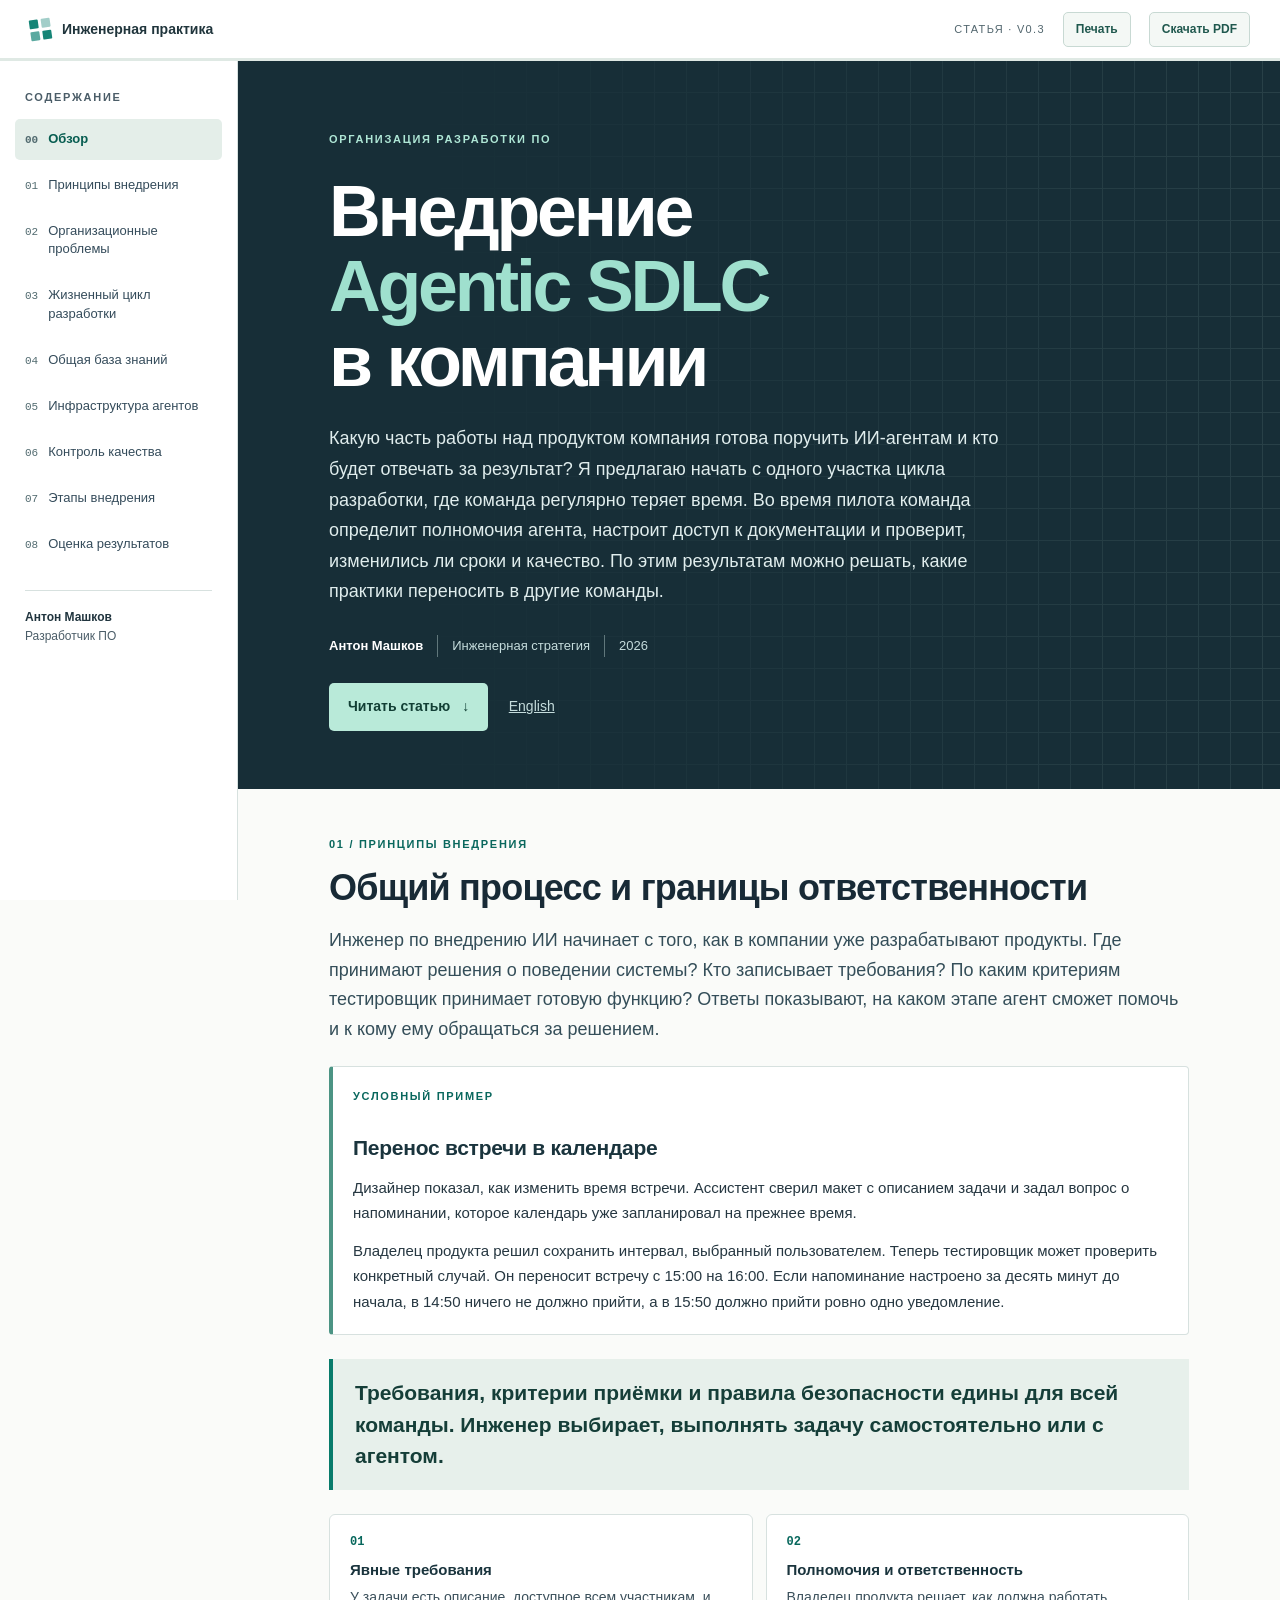
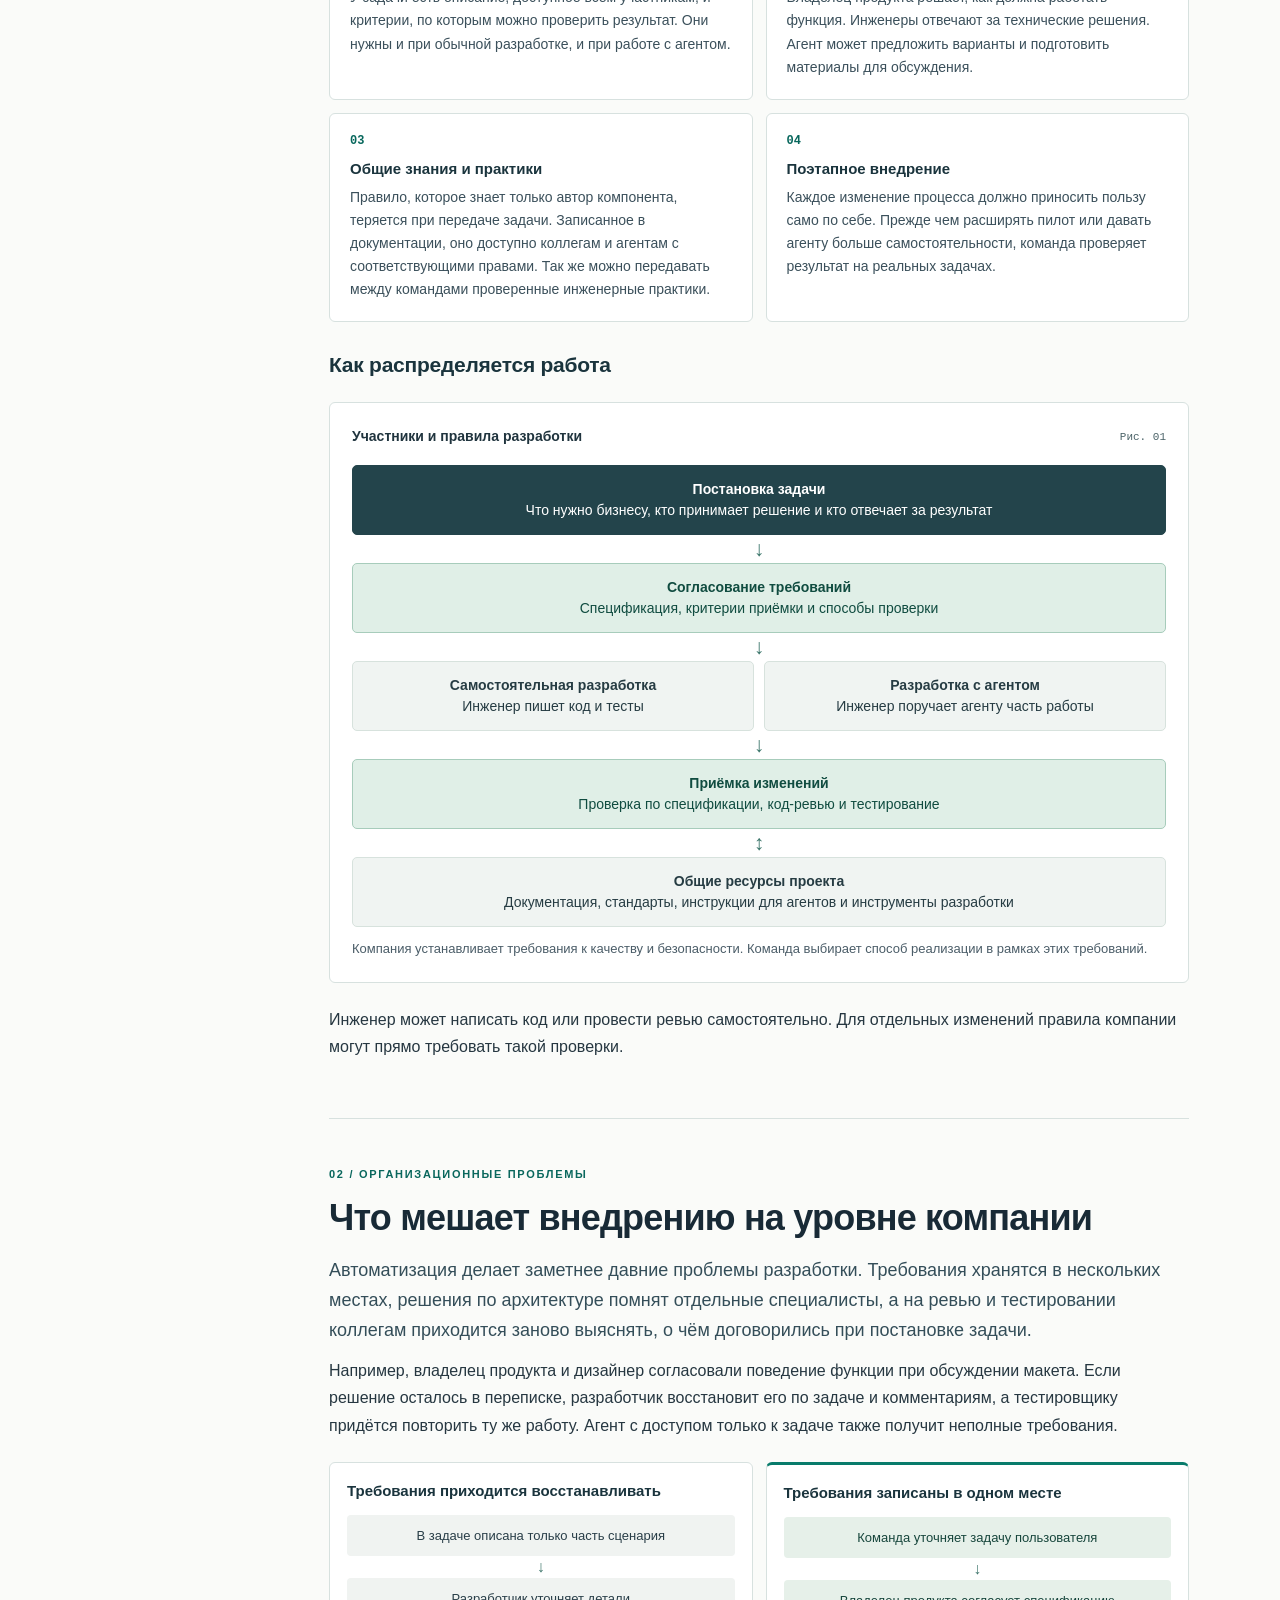
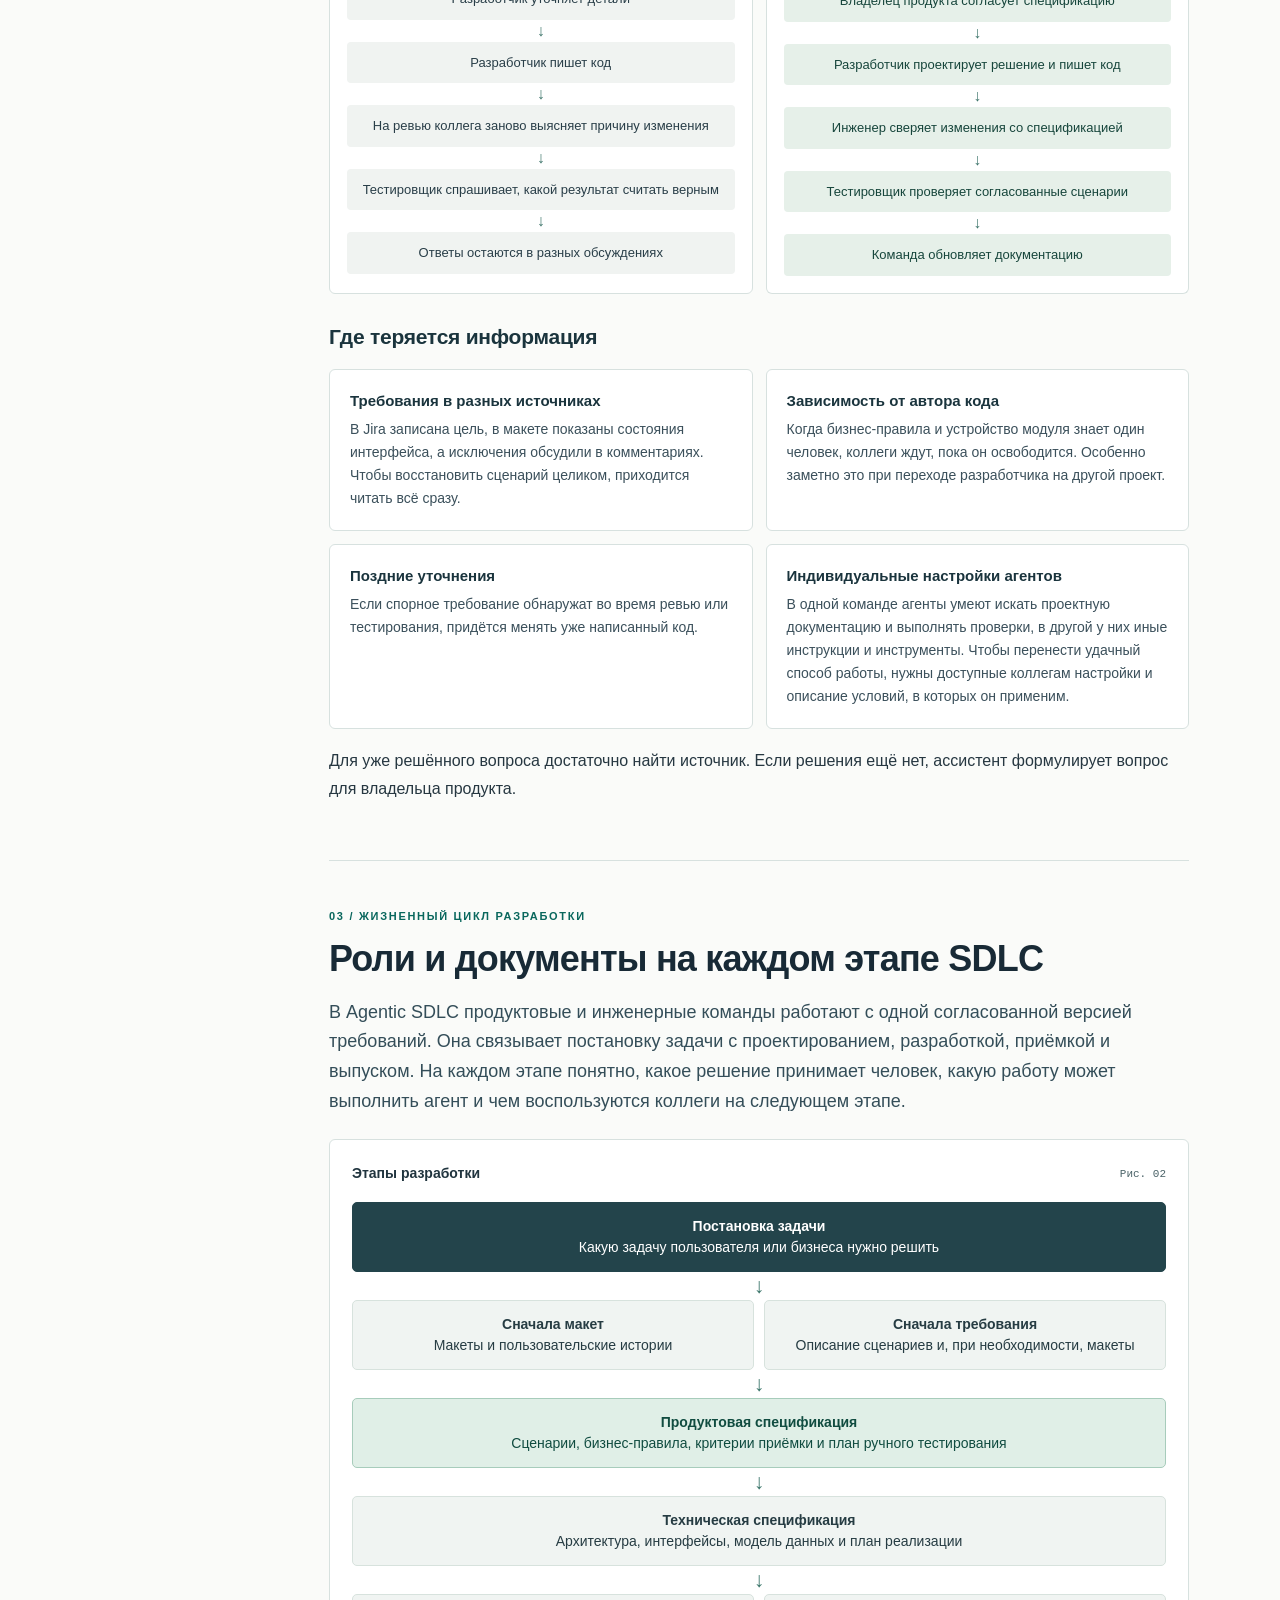
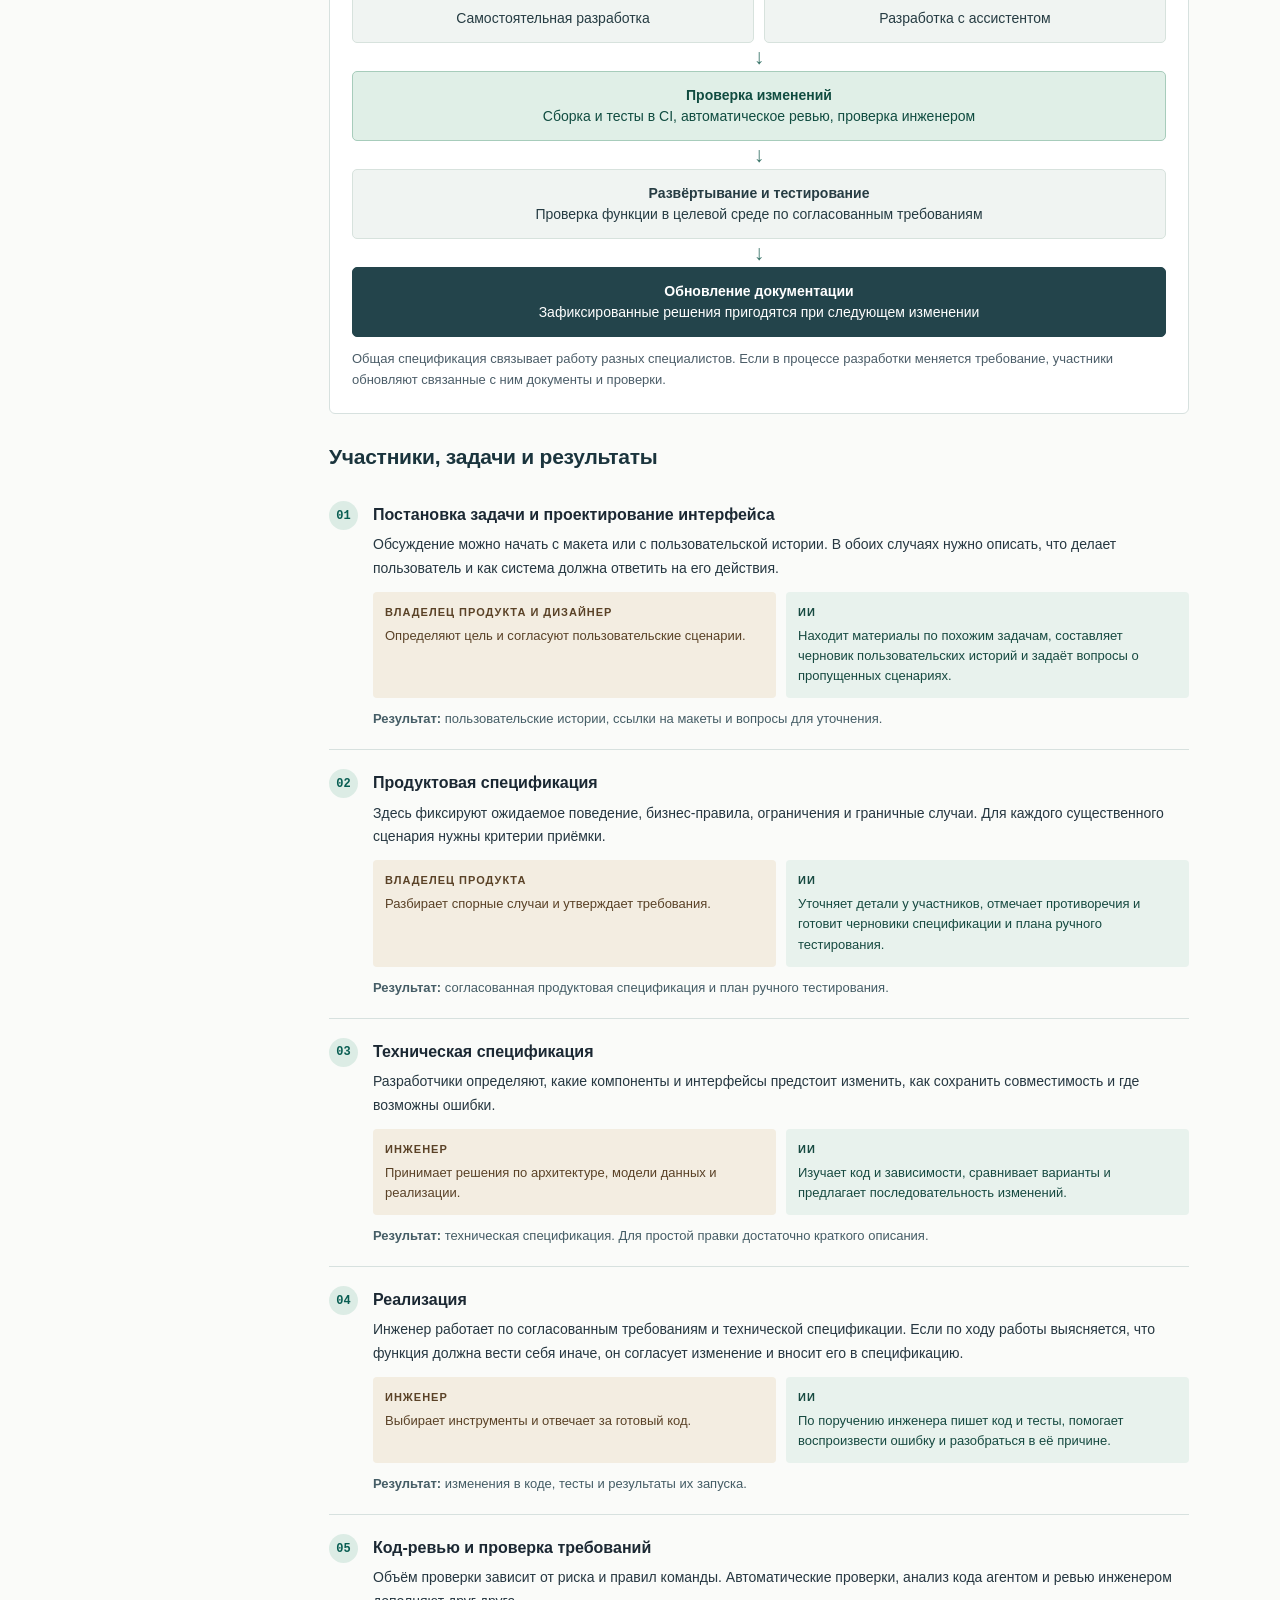
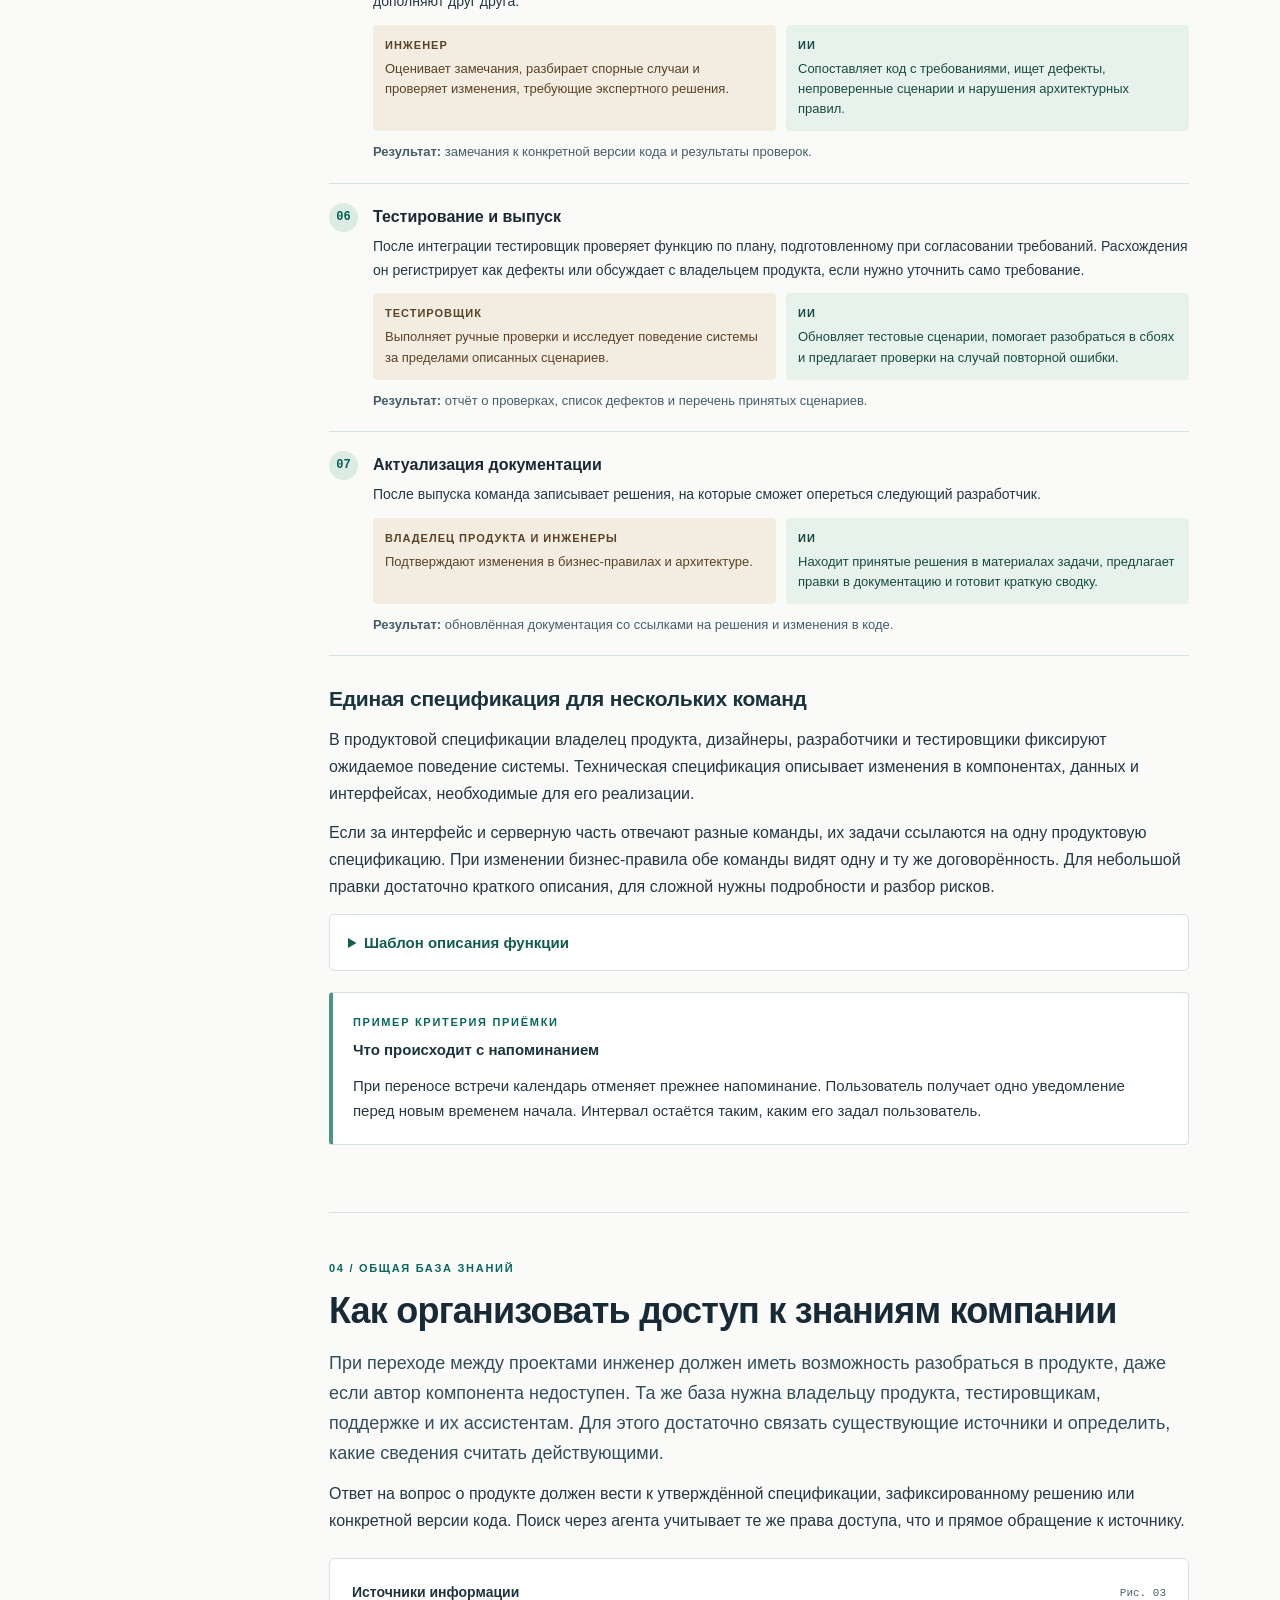
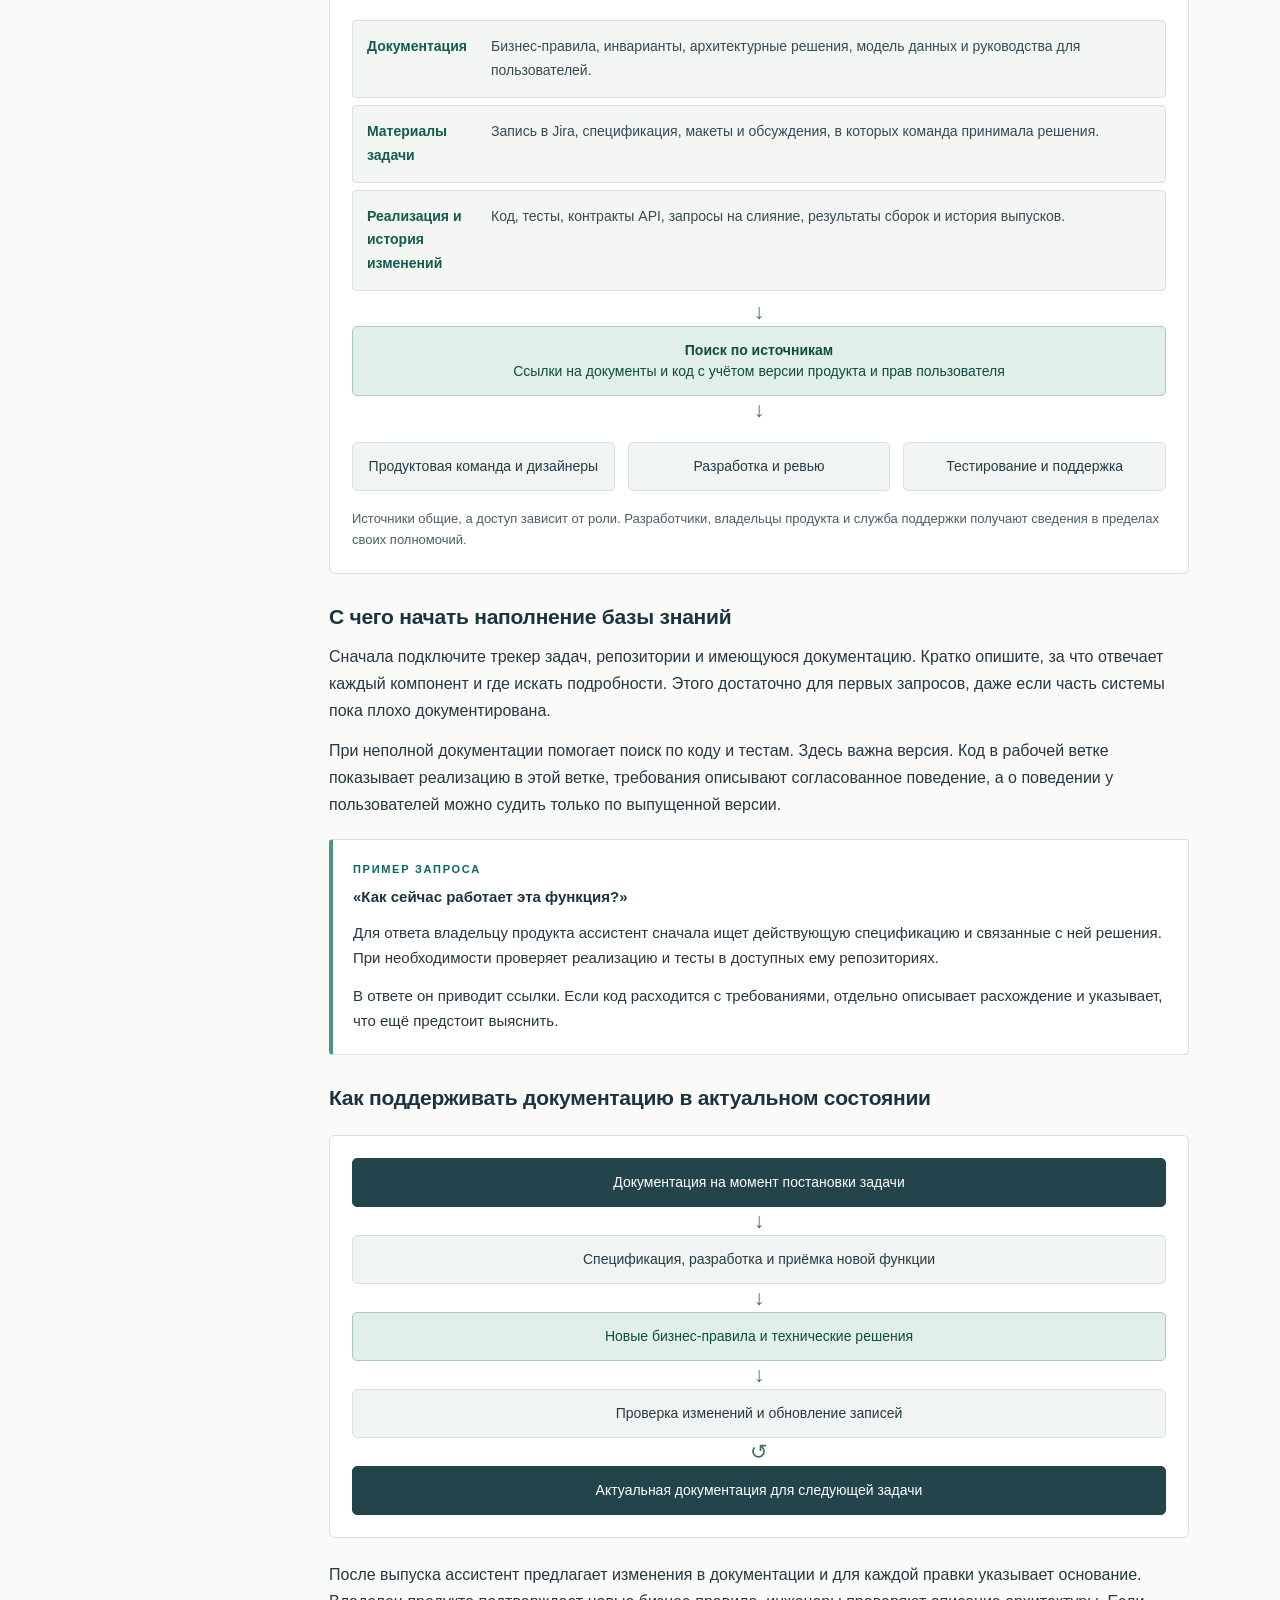
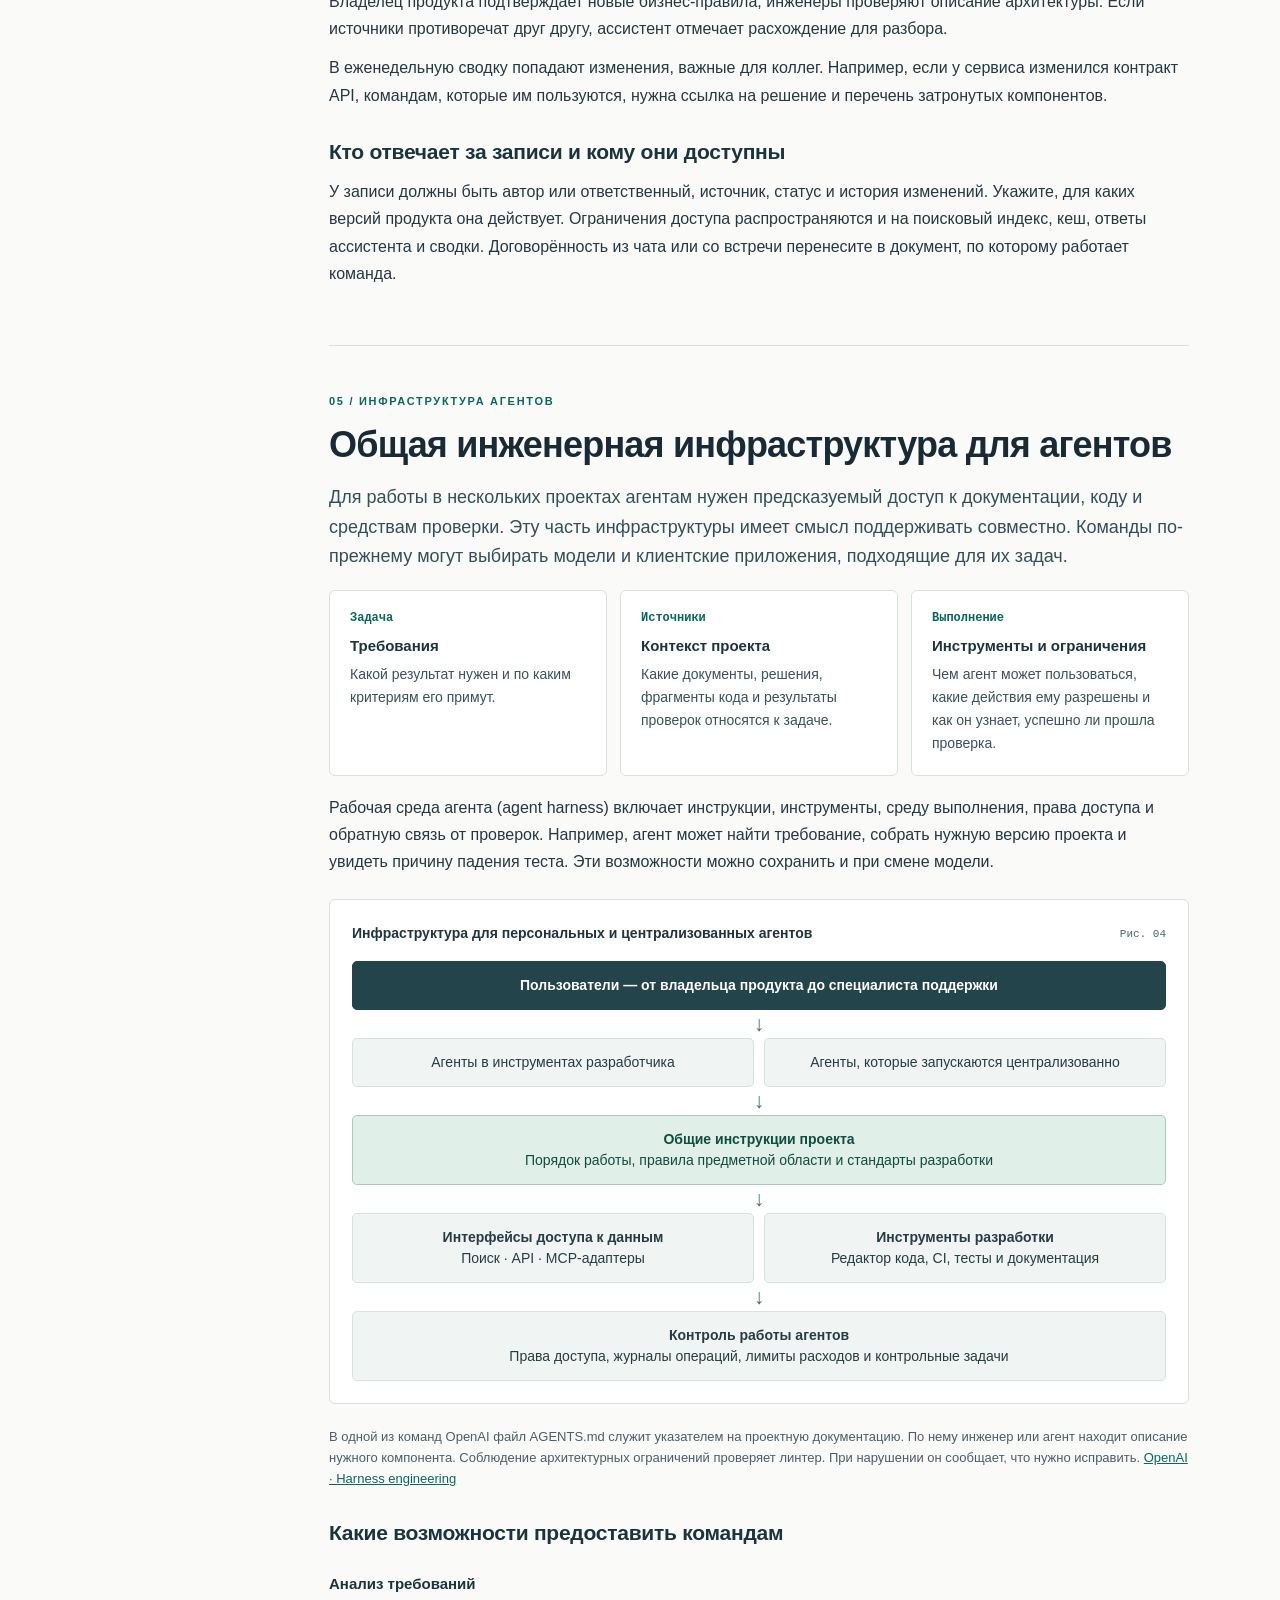
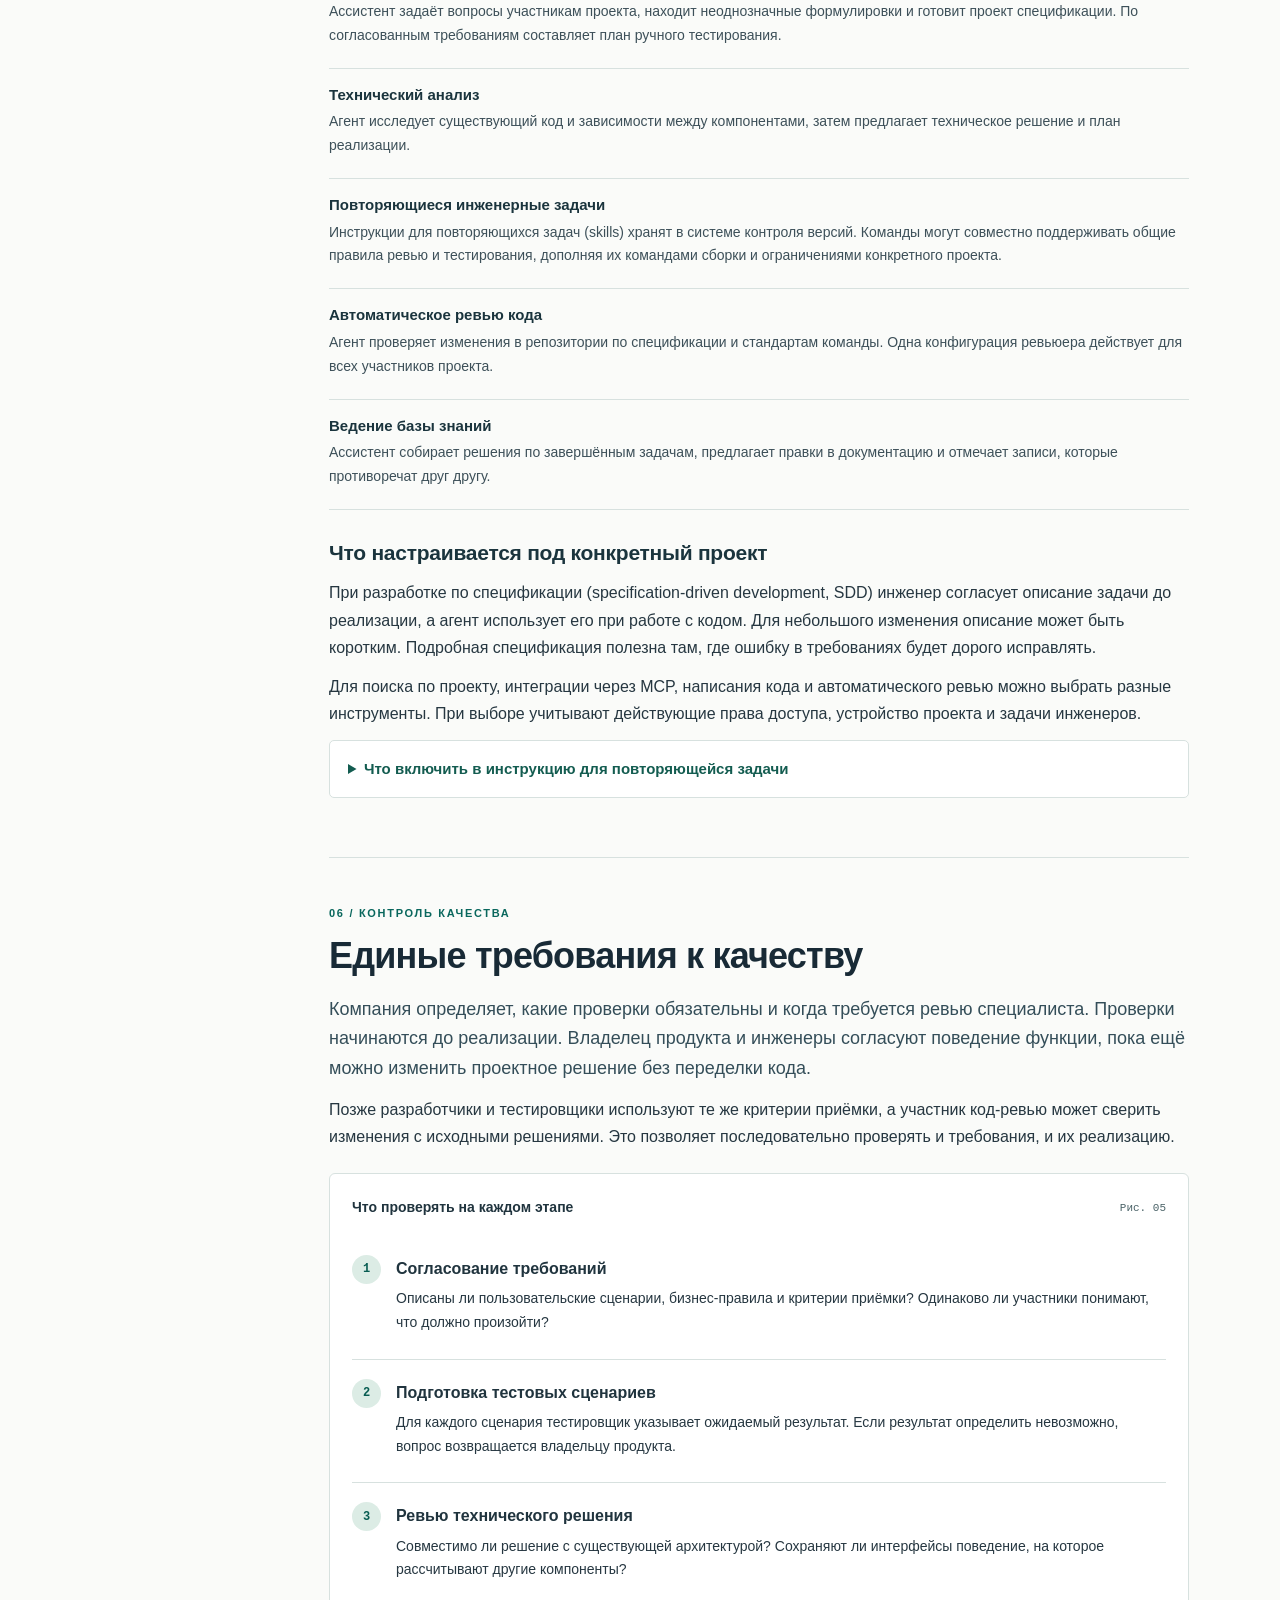
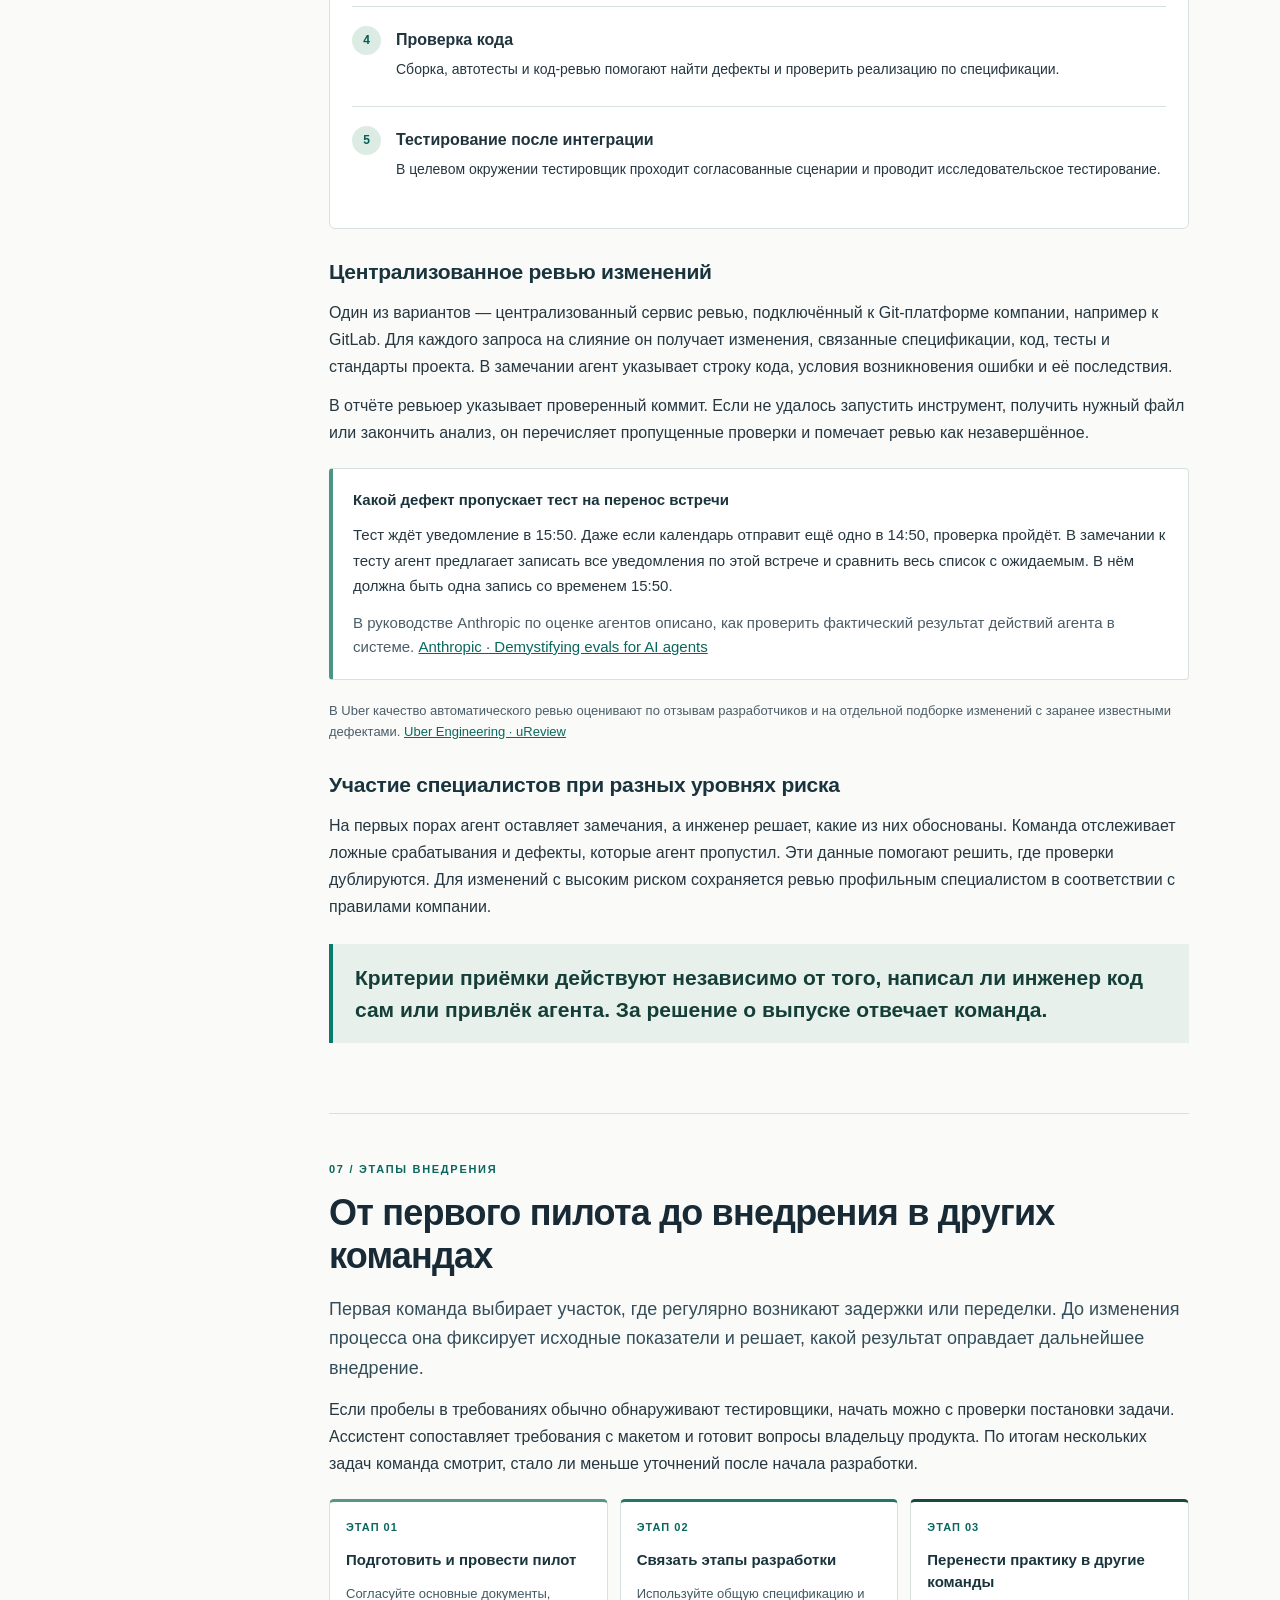
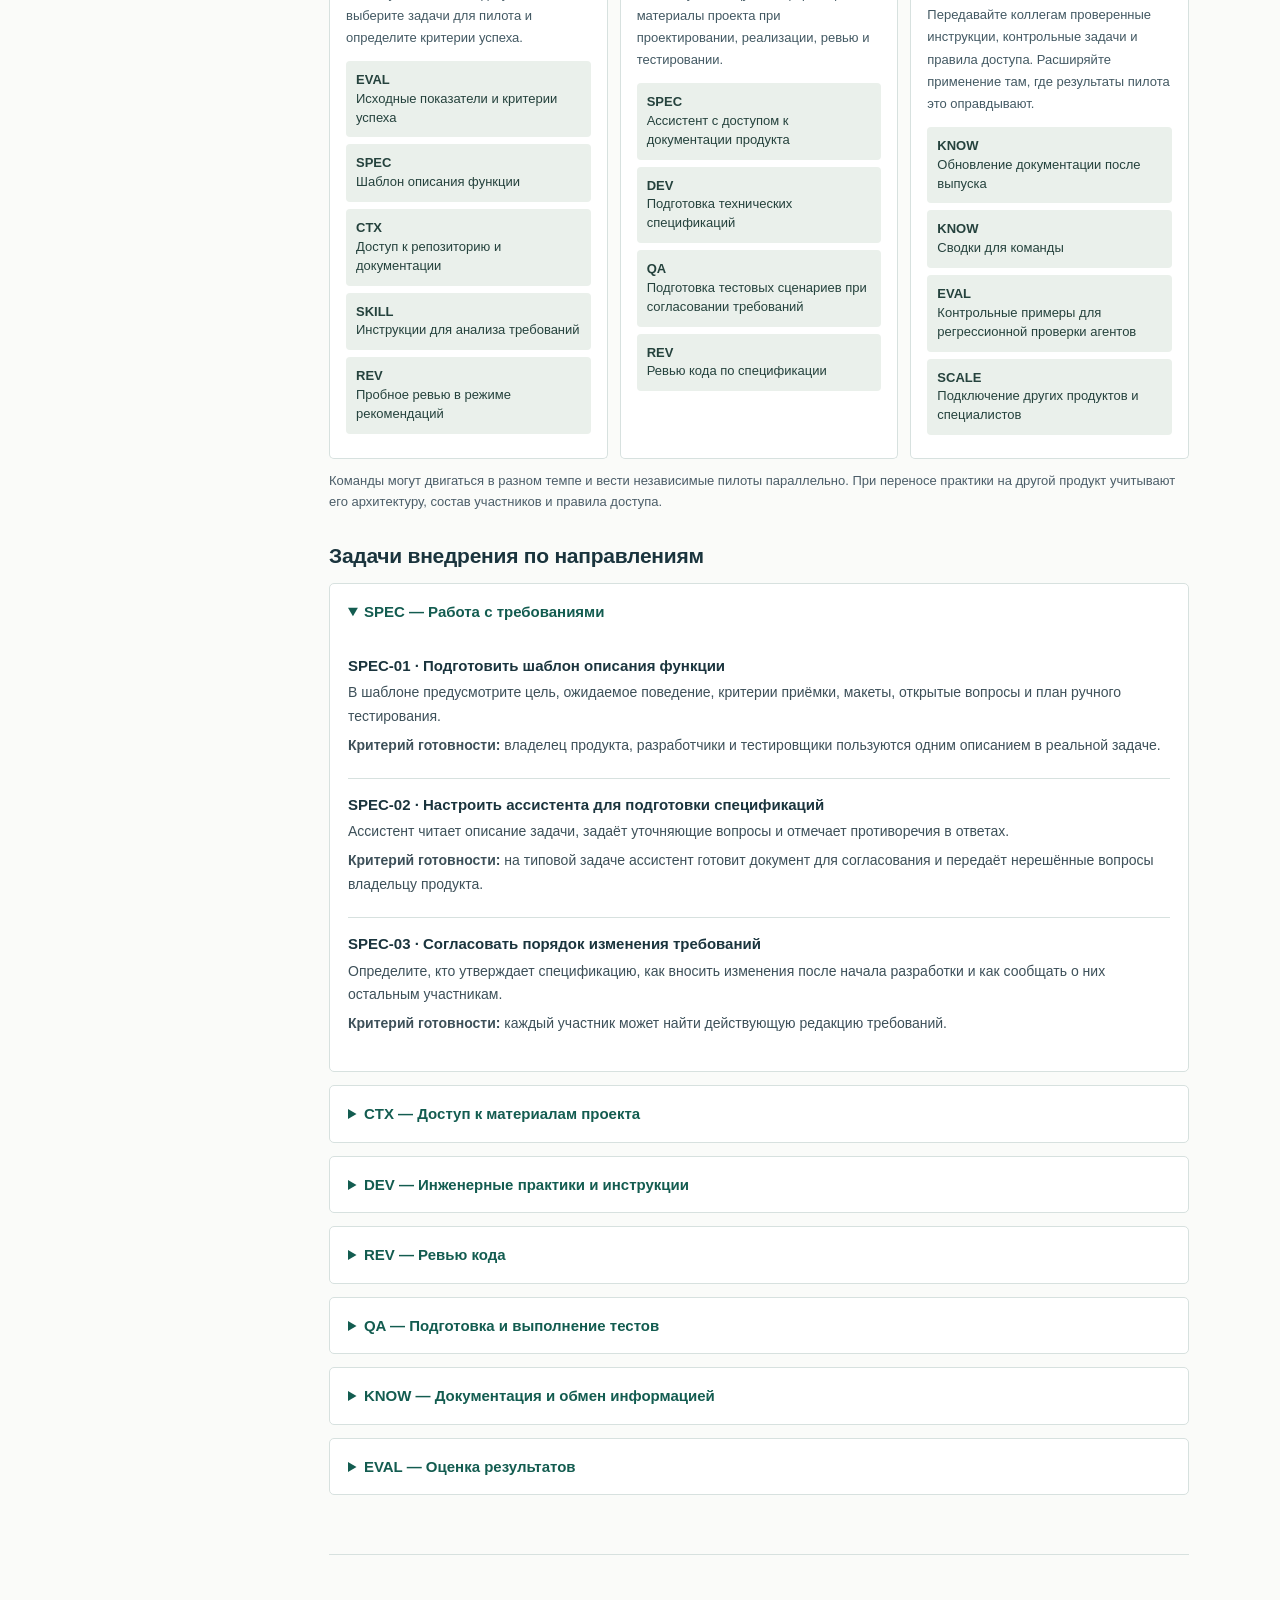
==== commit a29a0759: "Clarify pilot ownership and knowledge governance in Russian edition" ====
--- a/ru/index.html
+++ b/ru/index.html
@@ -40,7 +40,7 @@
 <div class="hero" id="cover"><div class="hero-inner">
 <div class="eyebrow">Организация разработки ПО</div>
 <h1>Внедрение<br/><em>Agentic SDLC</em><br/>в компании</h1>
-<p>Agentic SDLC охватывает весь жизненный цикл разработки ПО. ИИ-агенты могут участвовать в подготовке требований, реализации, ревью и тестировании. Я предлагаю начинать с участка, на котором команда теряет время. Она сама определяет, что поручить агенту, за кем останется решение и по каким результатам можно будет рекомендовать эту практику другим командам.</p>
+<p>Какую часть работы над продуктом компания готова поручить ИИ-агентам и кто будет отвечать за результат? Я предлагаю начать с одного участка цикла разработки, где команда регулярно теряет время. Во время пилота команда определит полномочия агента, настроит доступ к документации и проверит, изменились ли сроки и качество. По этим результатам можно решать, какие практики переносить в другие команды.</p>
 <div class="meta"><b>Антон Машков</b><span>Инженерная стратегия</span><span>2026</span></div>
 <a class="primary" href="#vision">Читать статью <span aria-hidden="true">↓</span></a>
 <a class="language-link" href="../index.html" hreflang="en" lang="en">English</a>
@@ -49,7 +49,7 @@
 <section aria-labelledby="vision-heading" id="vision">
 <div class="eyebrow">01 / Принципы внедрения</div>
 <h2 id="vision-heading">Общий процесс и границы ответственности</h2>
-<p class="lead">Инженер по внедрению ИИ начинает с того, как в компании уже разрабатывают продукты. Где принимают решения о поведении системы? Кто записывает требования? По чему тестировщик определяет, что задачу можно принять? Ответы показывают, на каком этапе агент сможет помочь и к кому ему обращаться за решением.</p>
+<p class="lead">Инженер по внедрению ИИ начинает с того, как в компании уже разрабатывают продукты. Где принимают решения о поведении системы? Кто записывает требования? По каким критериям тестировщик принимает готовую функцию? Ответы показывают, на каком этапе агент сможет помочь и к кому ему обращаться за решением.</p>
 <div class="case">
 <div class="eyebrow">Условный пример</div>
 <h3>Перенос встречи в календаре</h3>
@@ -60,7 +60,7 @@
 <div class="two">
 <div class="tile"><div class="num">01</div><h4>Явные требования</h4><p>У задачи есть описание, доступное всем участникам, и критерии, по которым можно проверить результат. Они нужны и при обычной разработке, и при работе с агентом.</p></div>
 <div class="tile"><div class="num">02</div><h4>Полномочия и ответственность</h4><p>Владелец продукта решает, как должна работать функция. Инженеры отвечают за технические решения. Агент может предложить варианты и подготовить материалы для обсуждения.</p></div>
-<div class="tile"><div class="num">03</div><h4>Знания принадлежат компании</h4><p>Правило, которое знает только автор компонента, теряется при передаче задачи. Записанное в документации, оно доступно коллегам и агентам с соответствующими правами. Так же можно передавать между командами проверенные инженерные практики.</p></div>
+<div class="tile"><div class="num">03</div><h4>Общие знания и практики</h4><p>Правило, которое знает только автор компонента, теряется при передаче задачи. Записанное в документации, оно доступно коллегам и агентам с соответствующими правами. Так же можно передавать между командами проверенные инженерные практики.</p></div>
 <div class="tile"><div class="num">04</div><h4>Поэтапное внедрение</h4><p>Каждое изменение процесса должно приносить пользу само по себе. Прежде чем расширять пилот или давать агенту больше самостоятельности, команда проверяет результат на реальных задачах.</p></div>
 </div>
 <h3>Как распределяется работа</h3>
@@ -165,7 +165,7 @@
 </figure>
 <p>После выпуска ассистент предлагает изменения в документации и для каждой правки указывает основание. Владелец продукта подтверждает новые бизнес-правила, инженеры проверяют описание архитектуры. Если источники противоречат друг другу, ассистент отмечает расхождение для разбора.</p>
 <p>В еженедельную сводку попадают изменения, важные для коллег. Например, если у сервиса изменился контракт API, командам, которые им пользуются, нужна ссылка на решение и перечень затронутых компонентов.</p>
-<h3>Кто подтверждает изменения и как действует доступ</h3>
+<h3>Кто отвечает за записи и кому они доступны</h3>
 <p>У записи должны быть автор или ответственный, источник, статус и история изменений. Укажите, для каких версий продукта она действует. Ограничения доступа распространяются и на поисковый индекс, кеш, ответы ассистента и сводки. Договорённость из чата или со встречи перенесите в документ, по которому работает команда.</p>
 </section>
 <section aria-labelledby="harness-heading" id="harness">
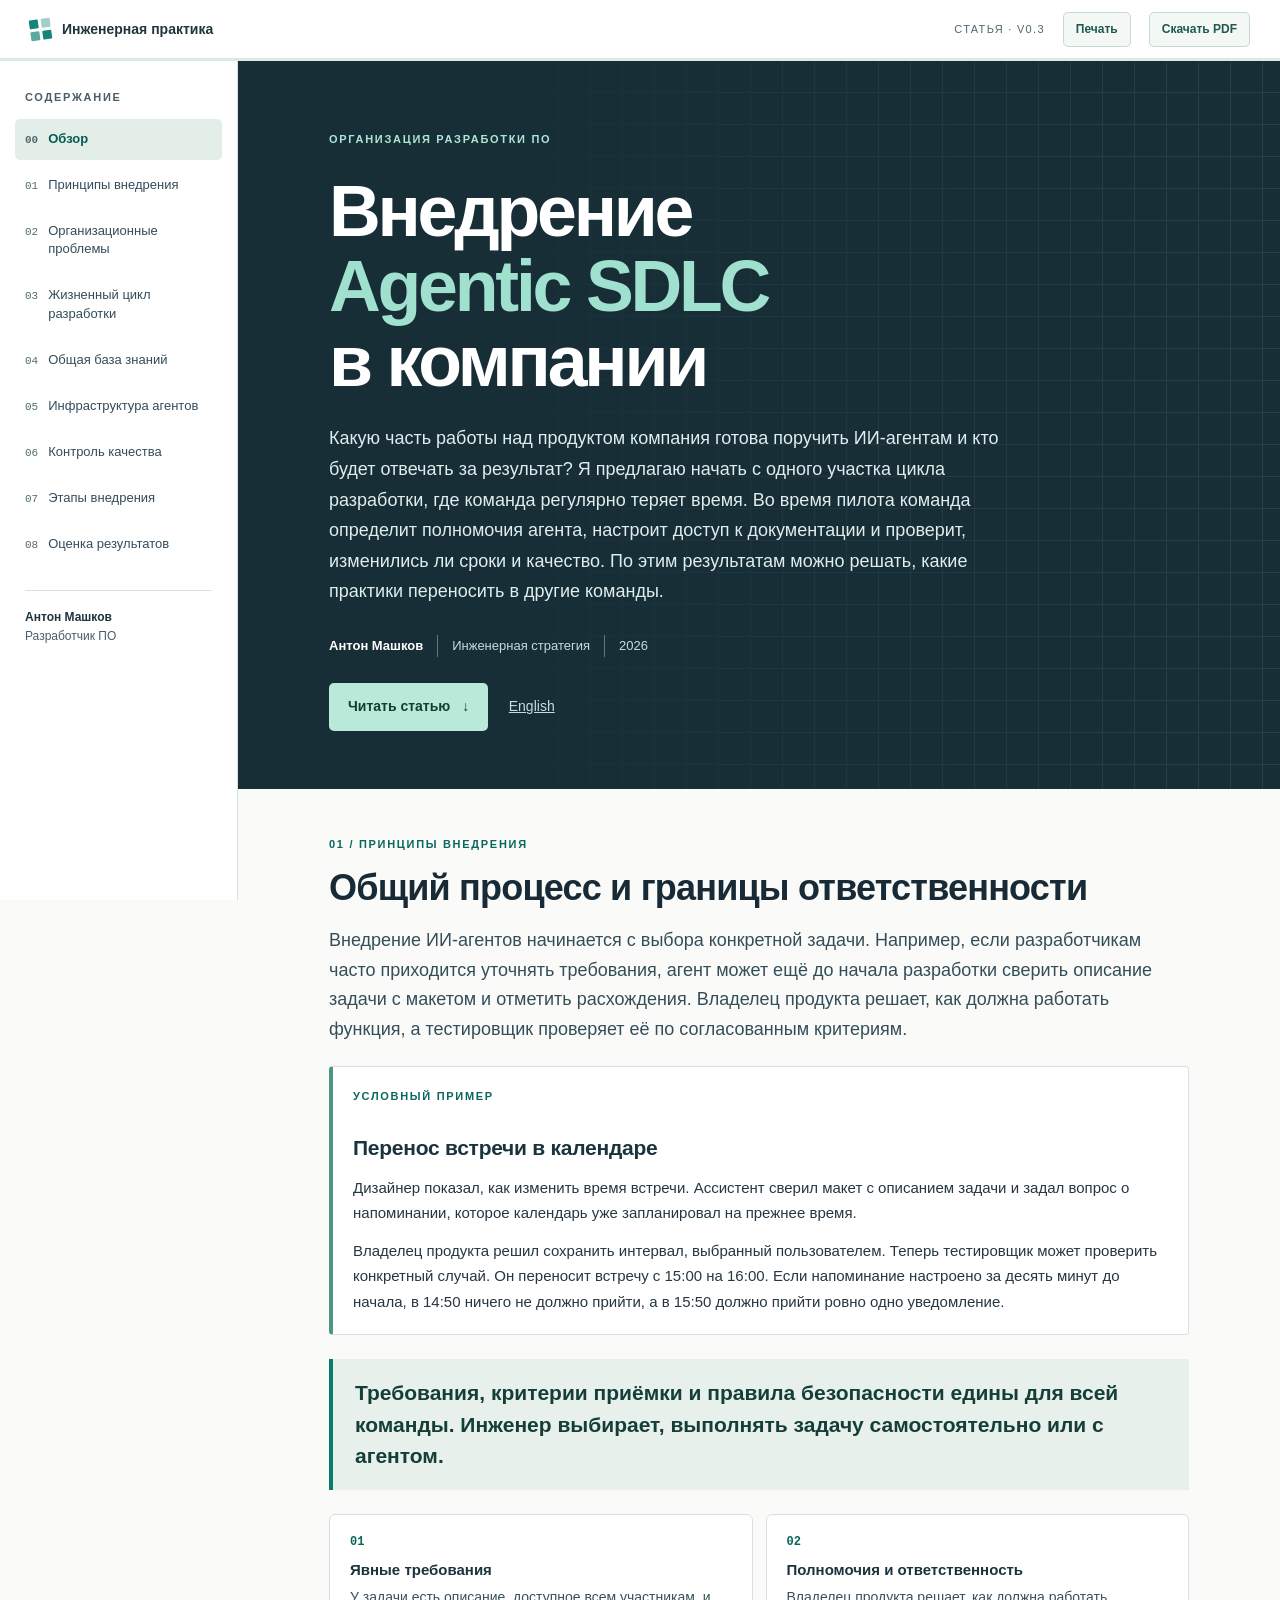
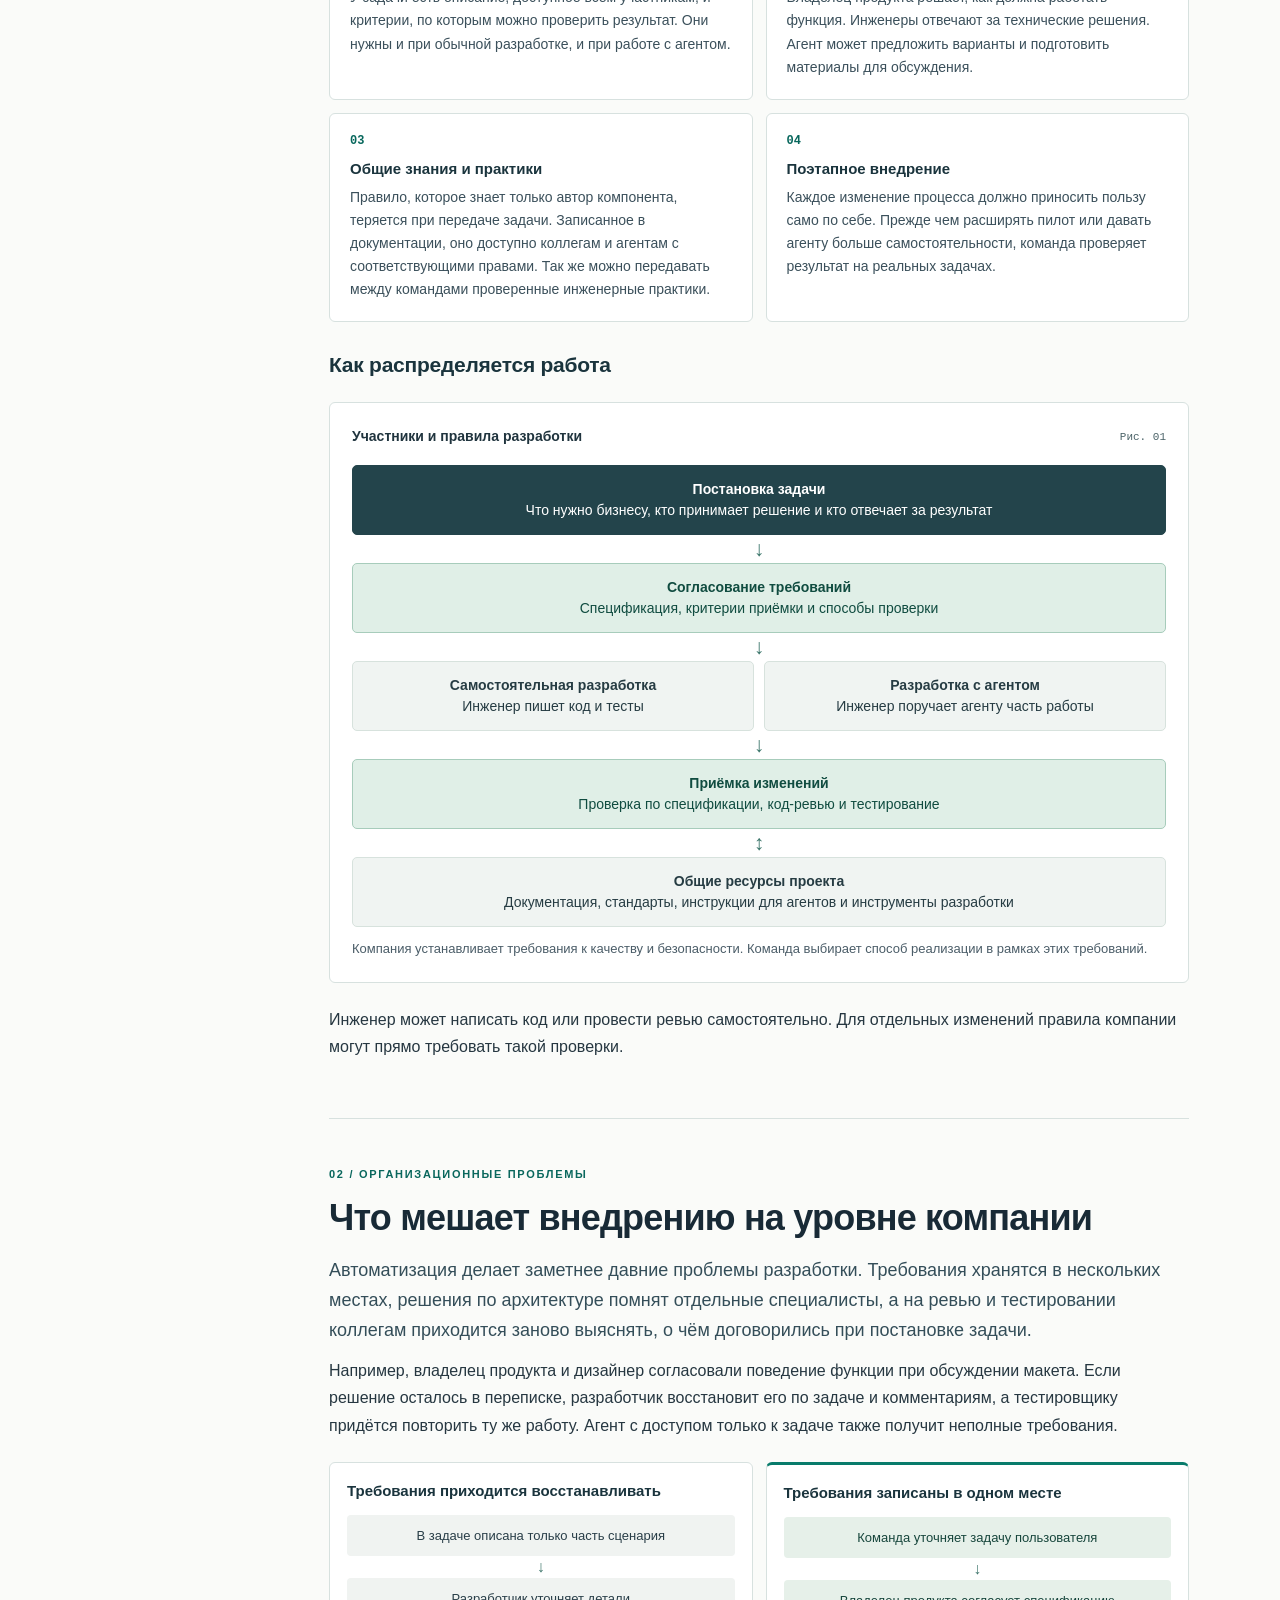
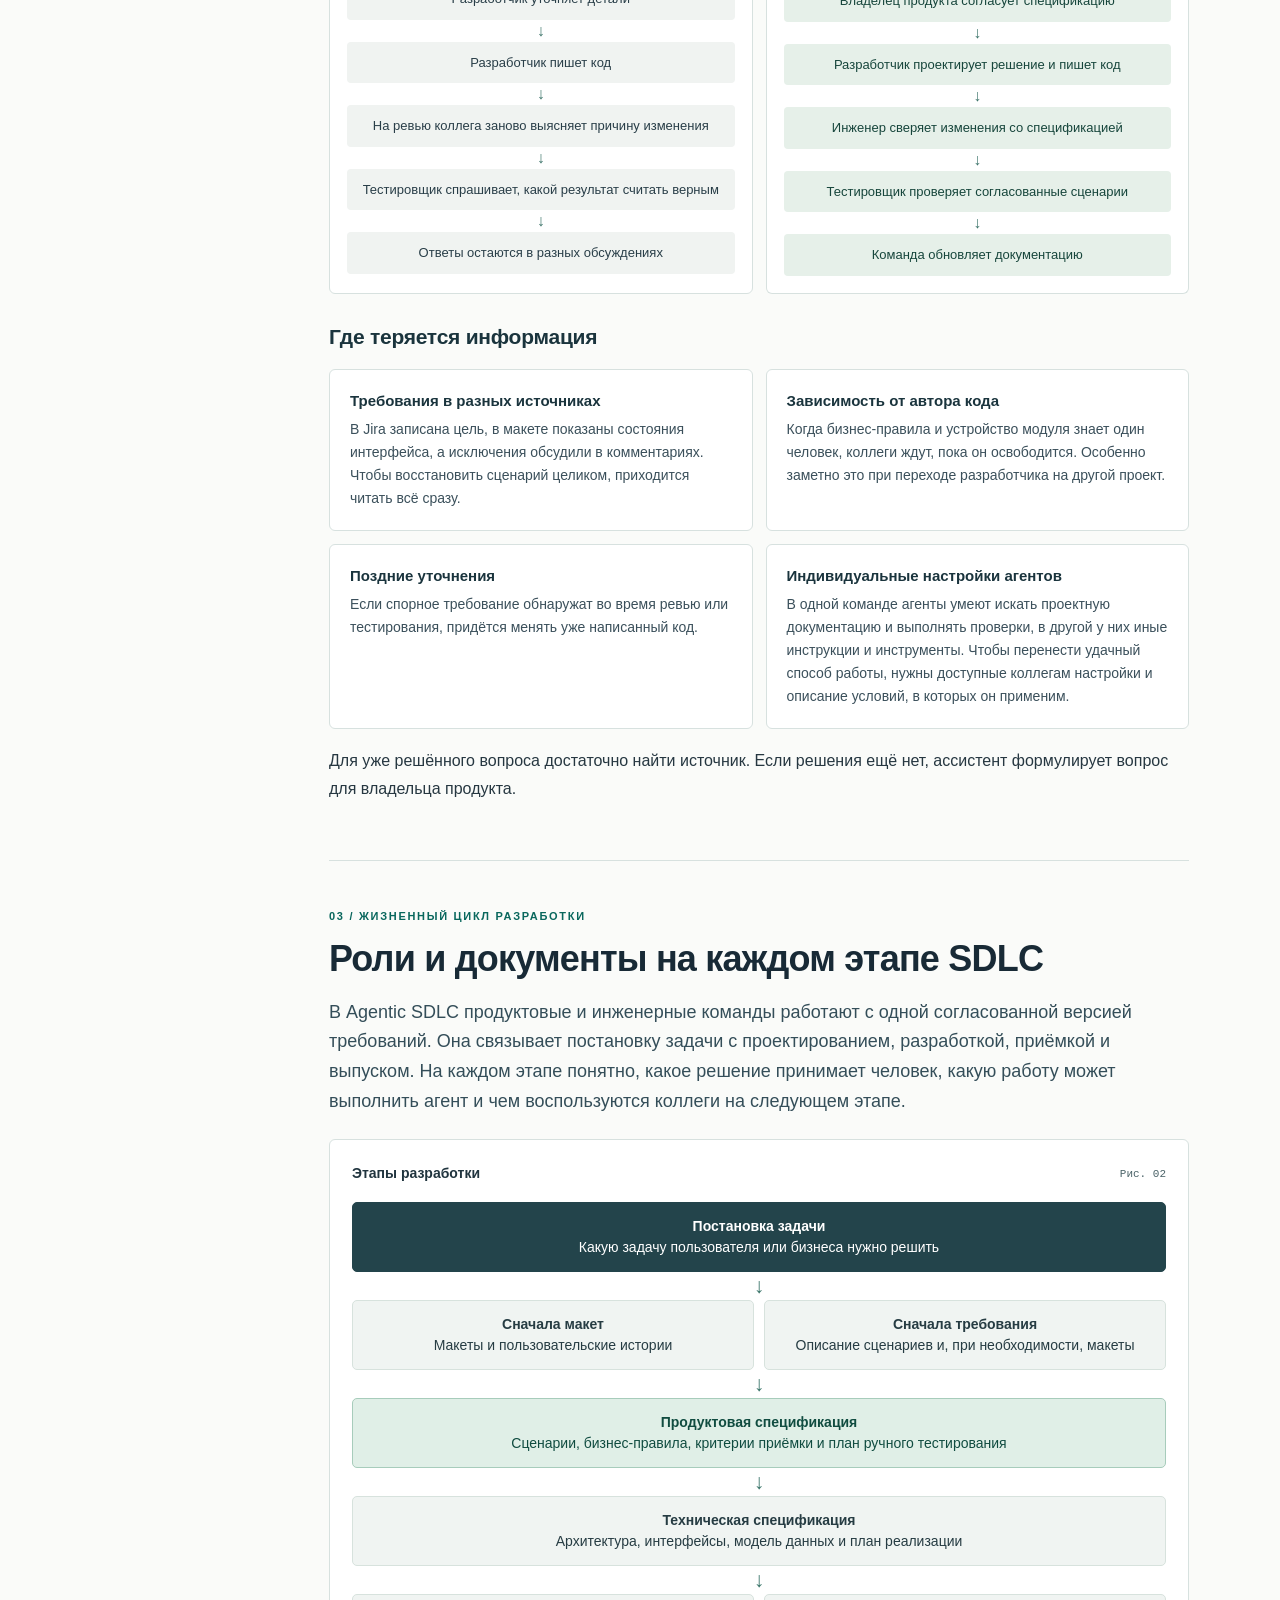
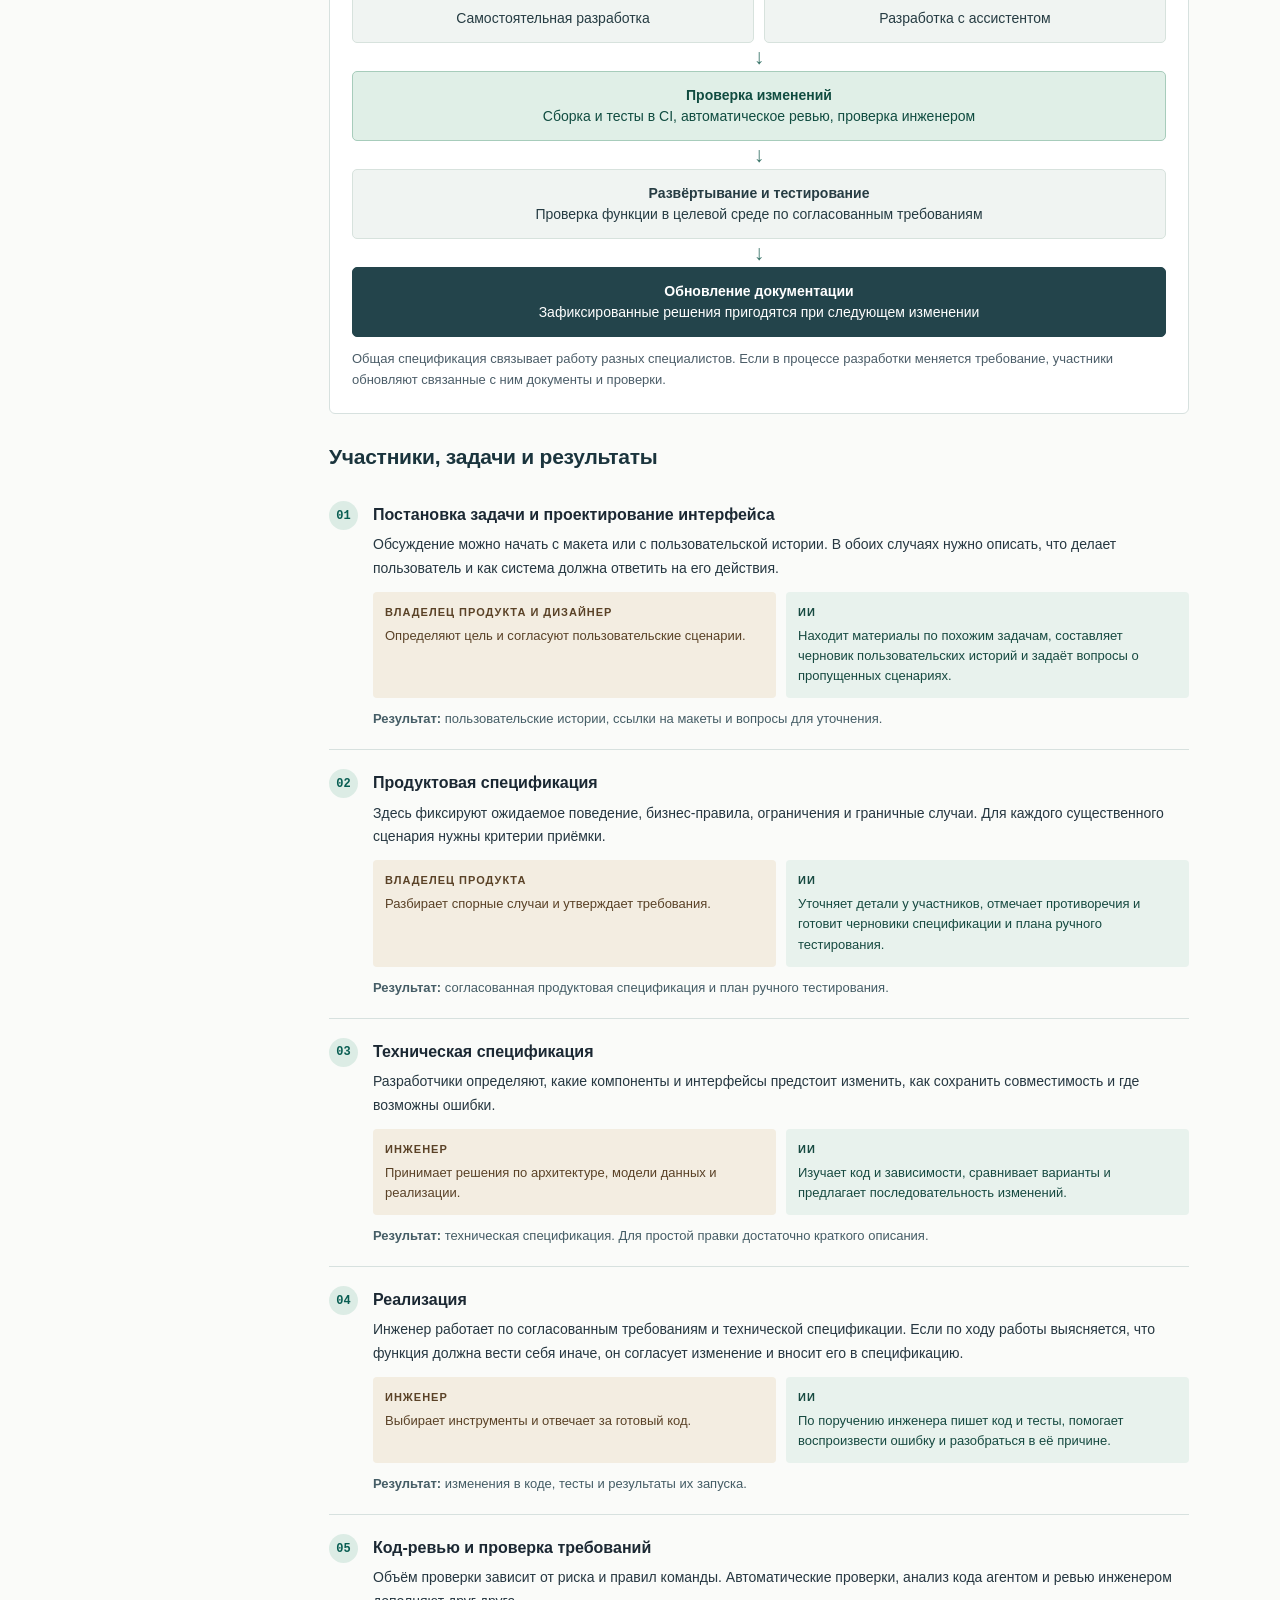
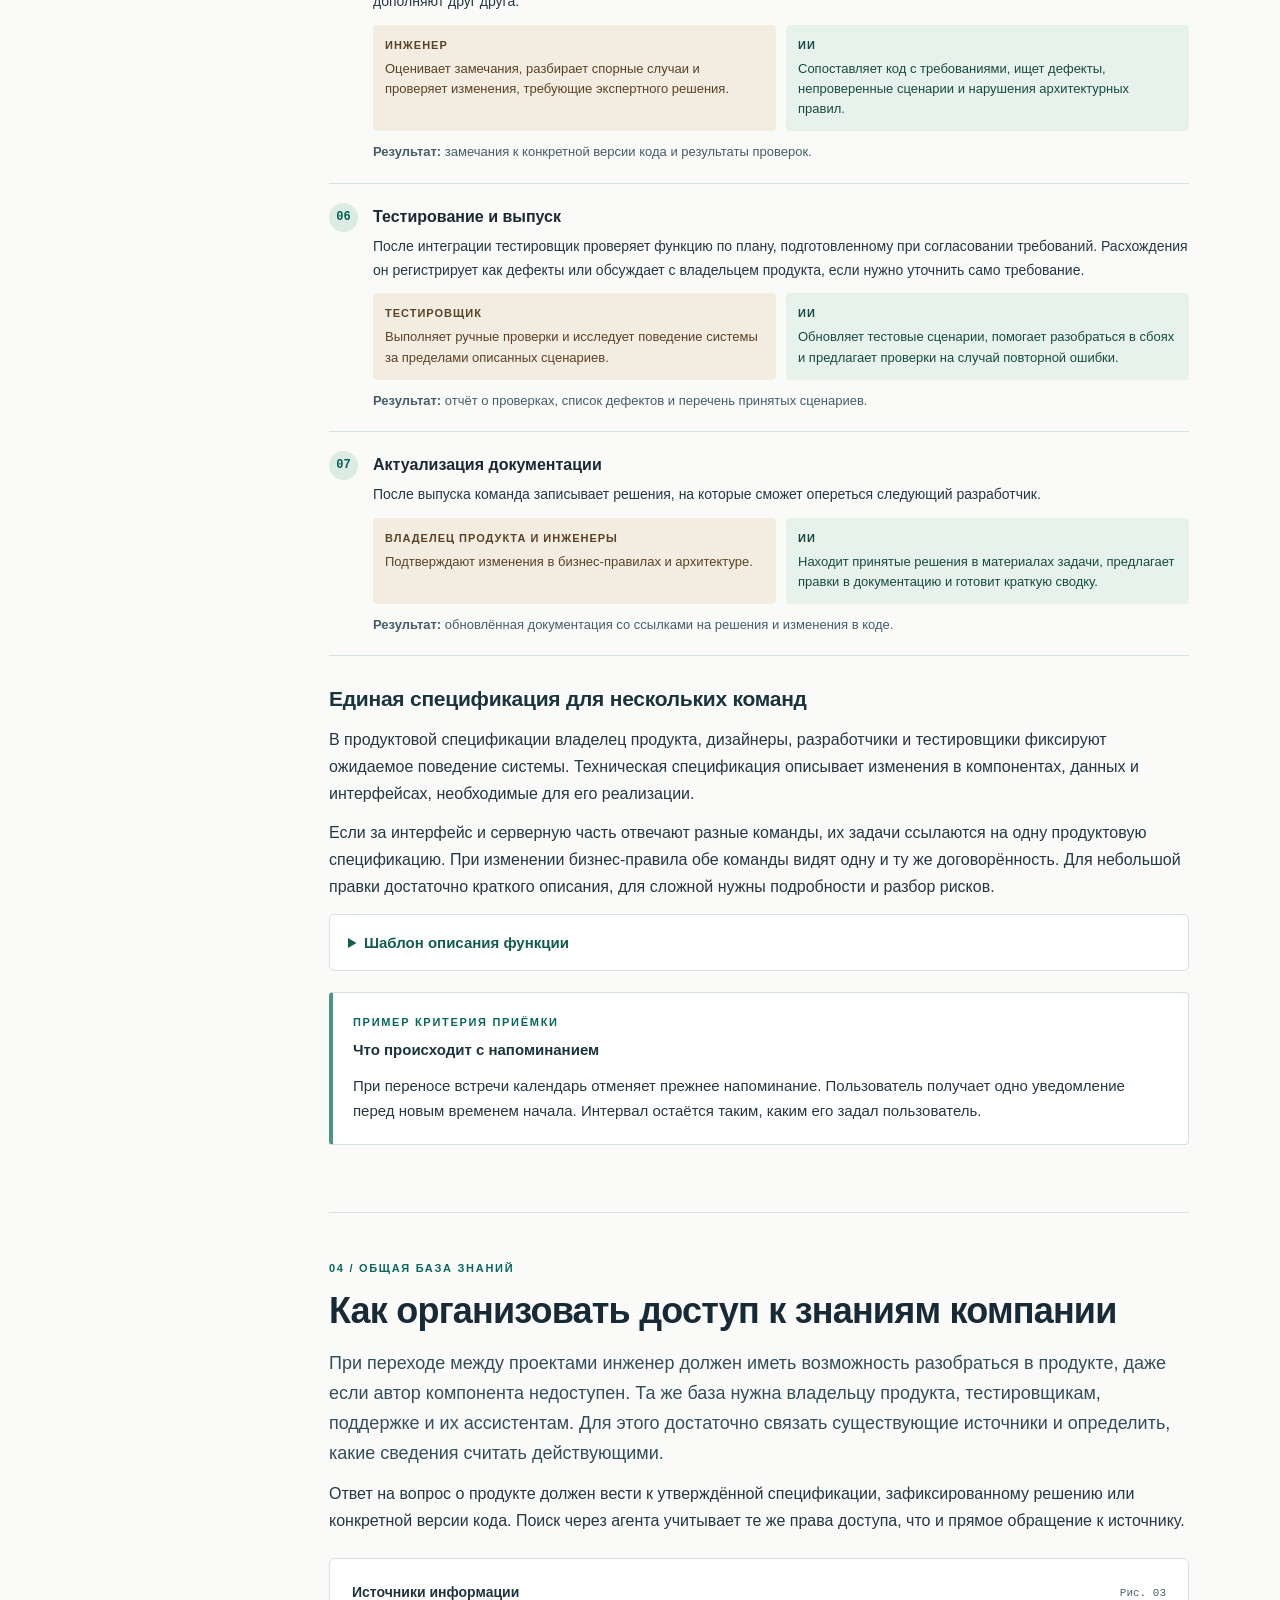
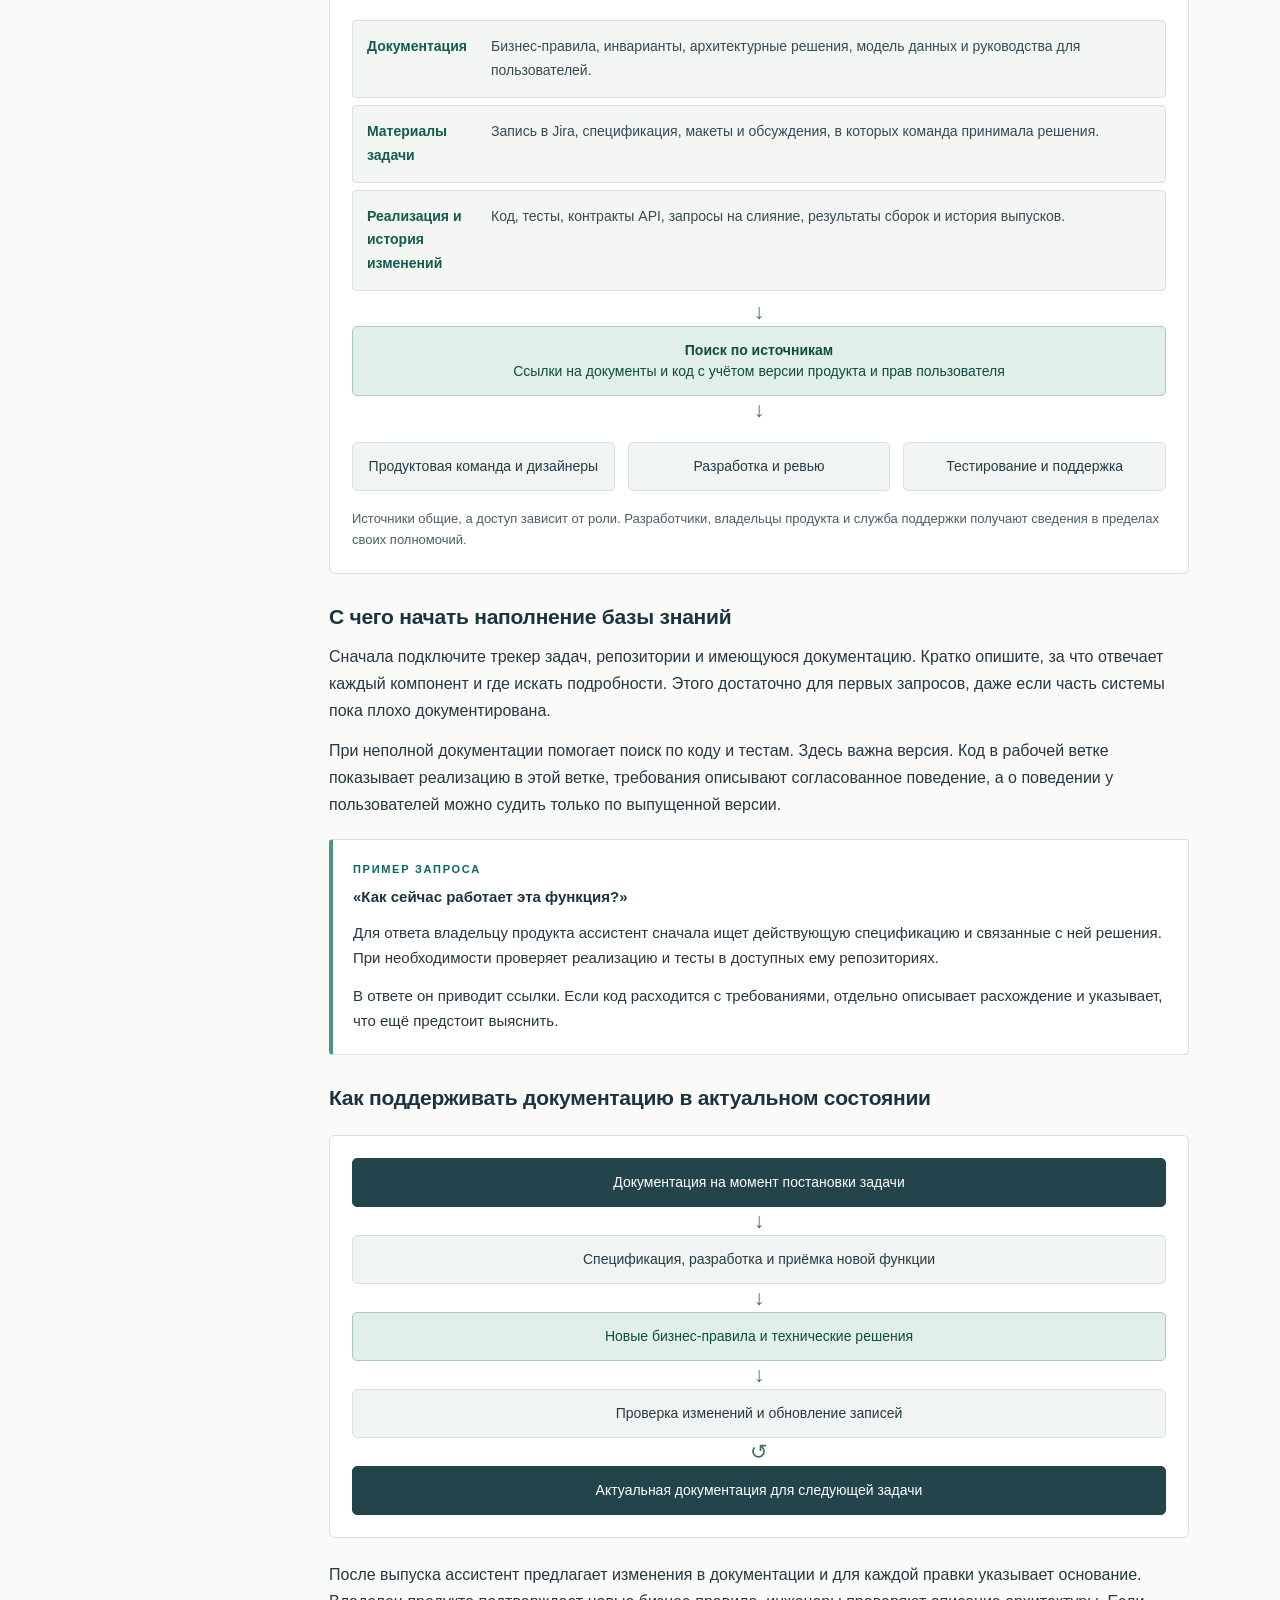
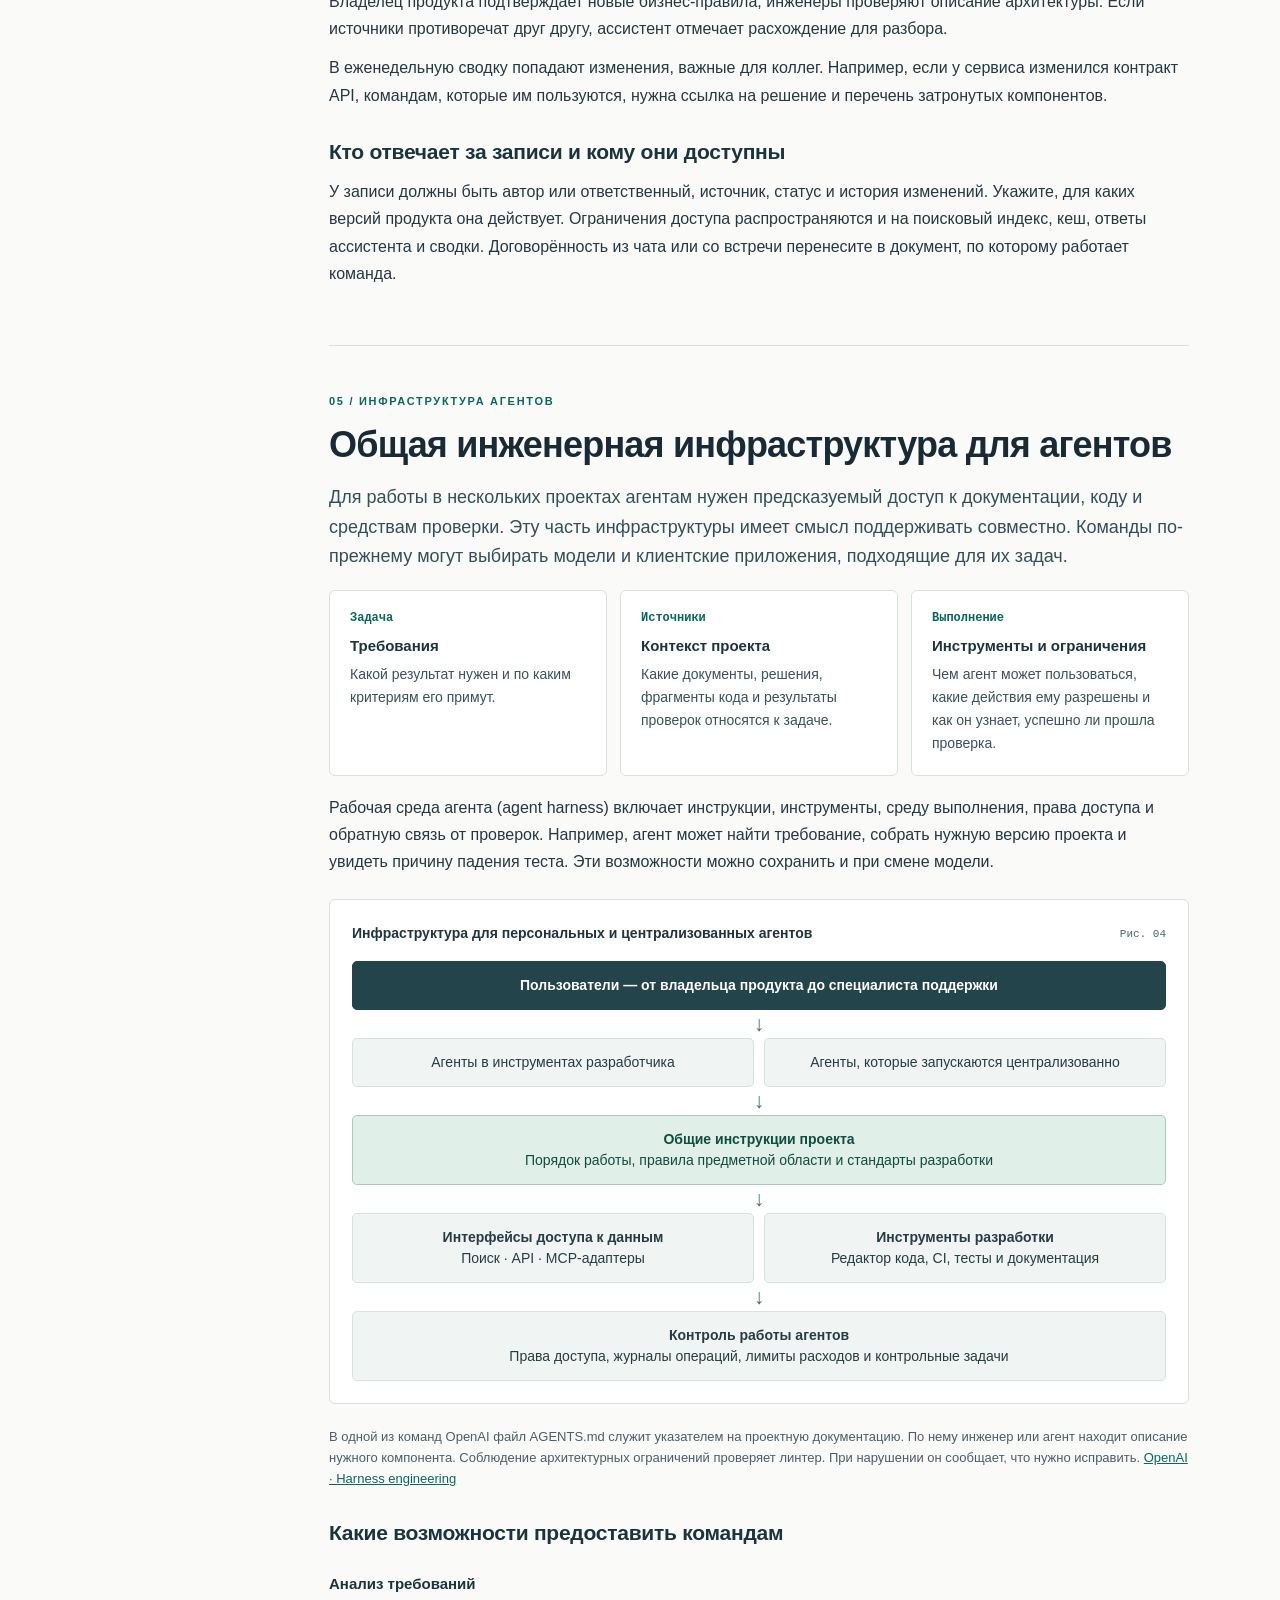
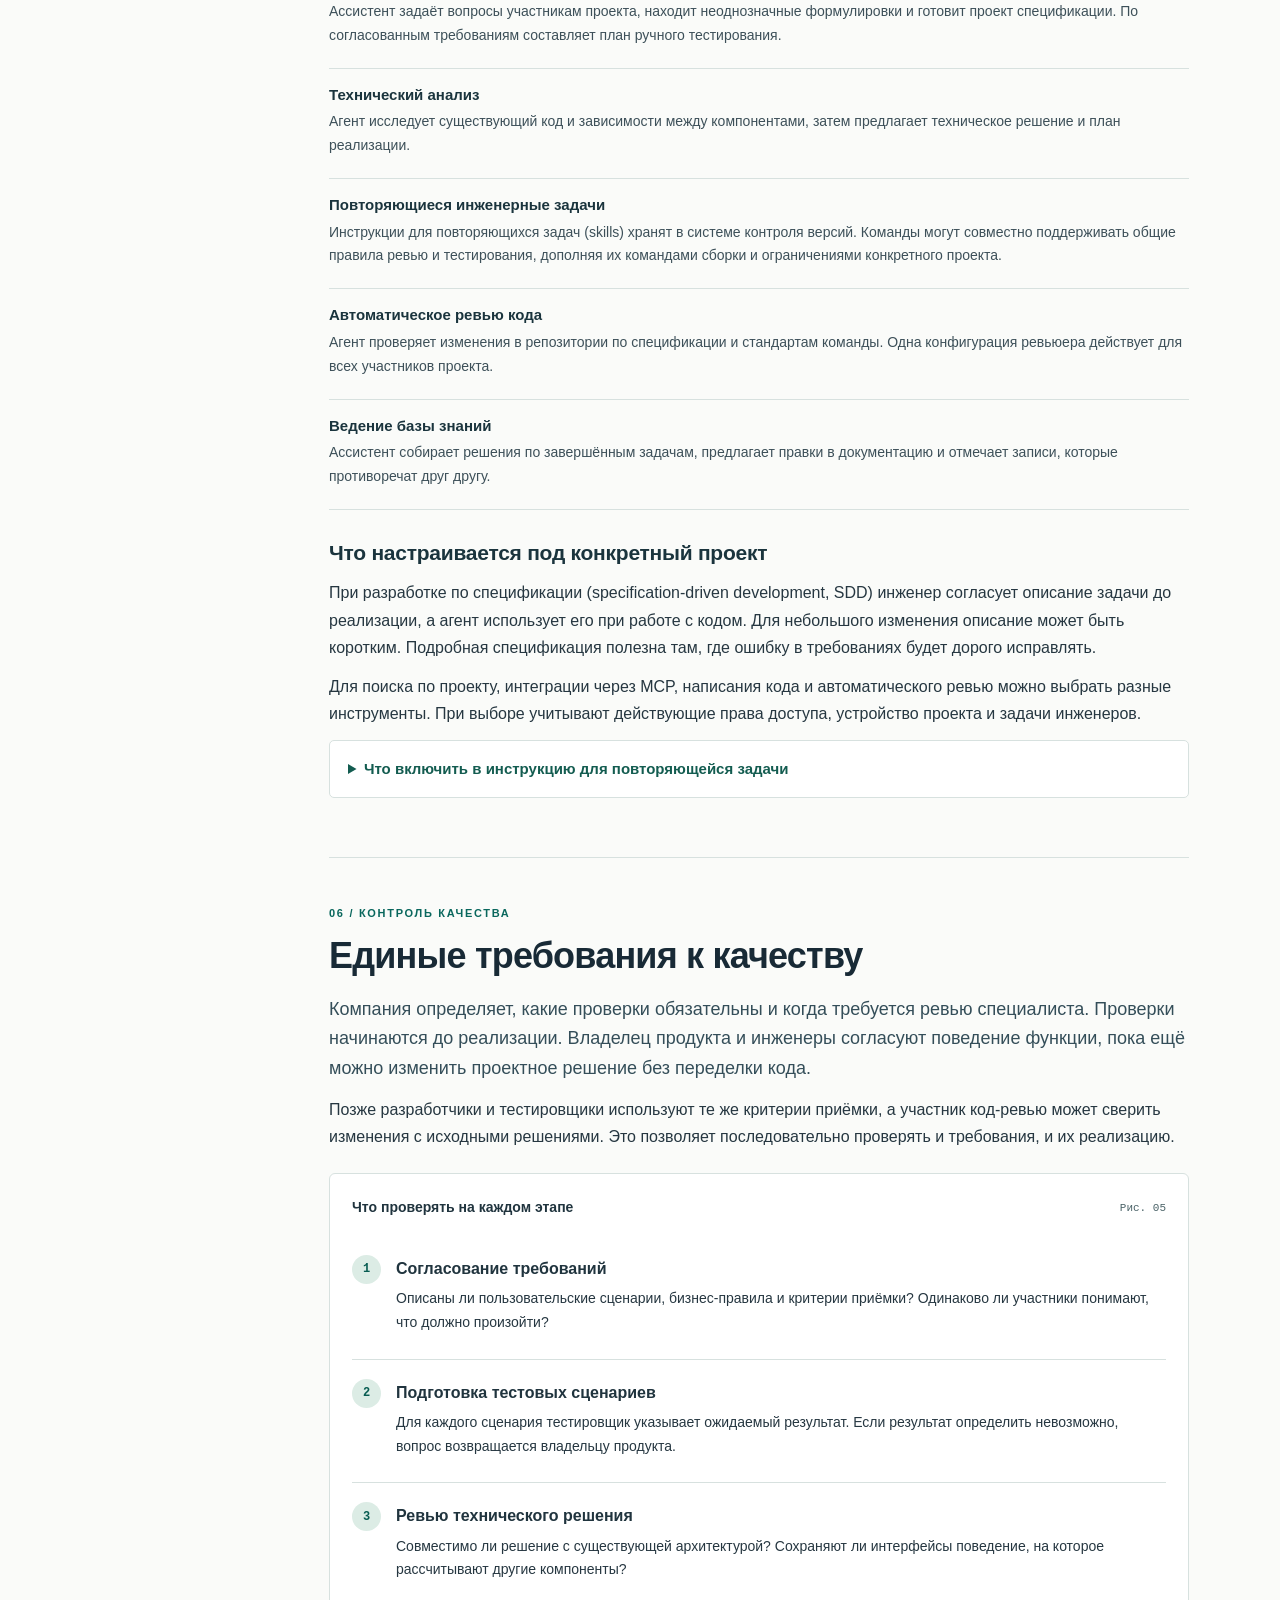
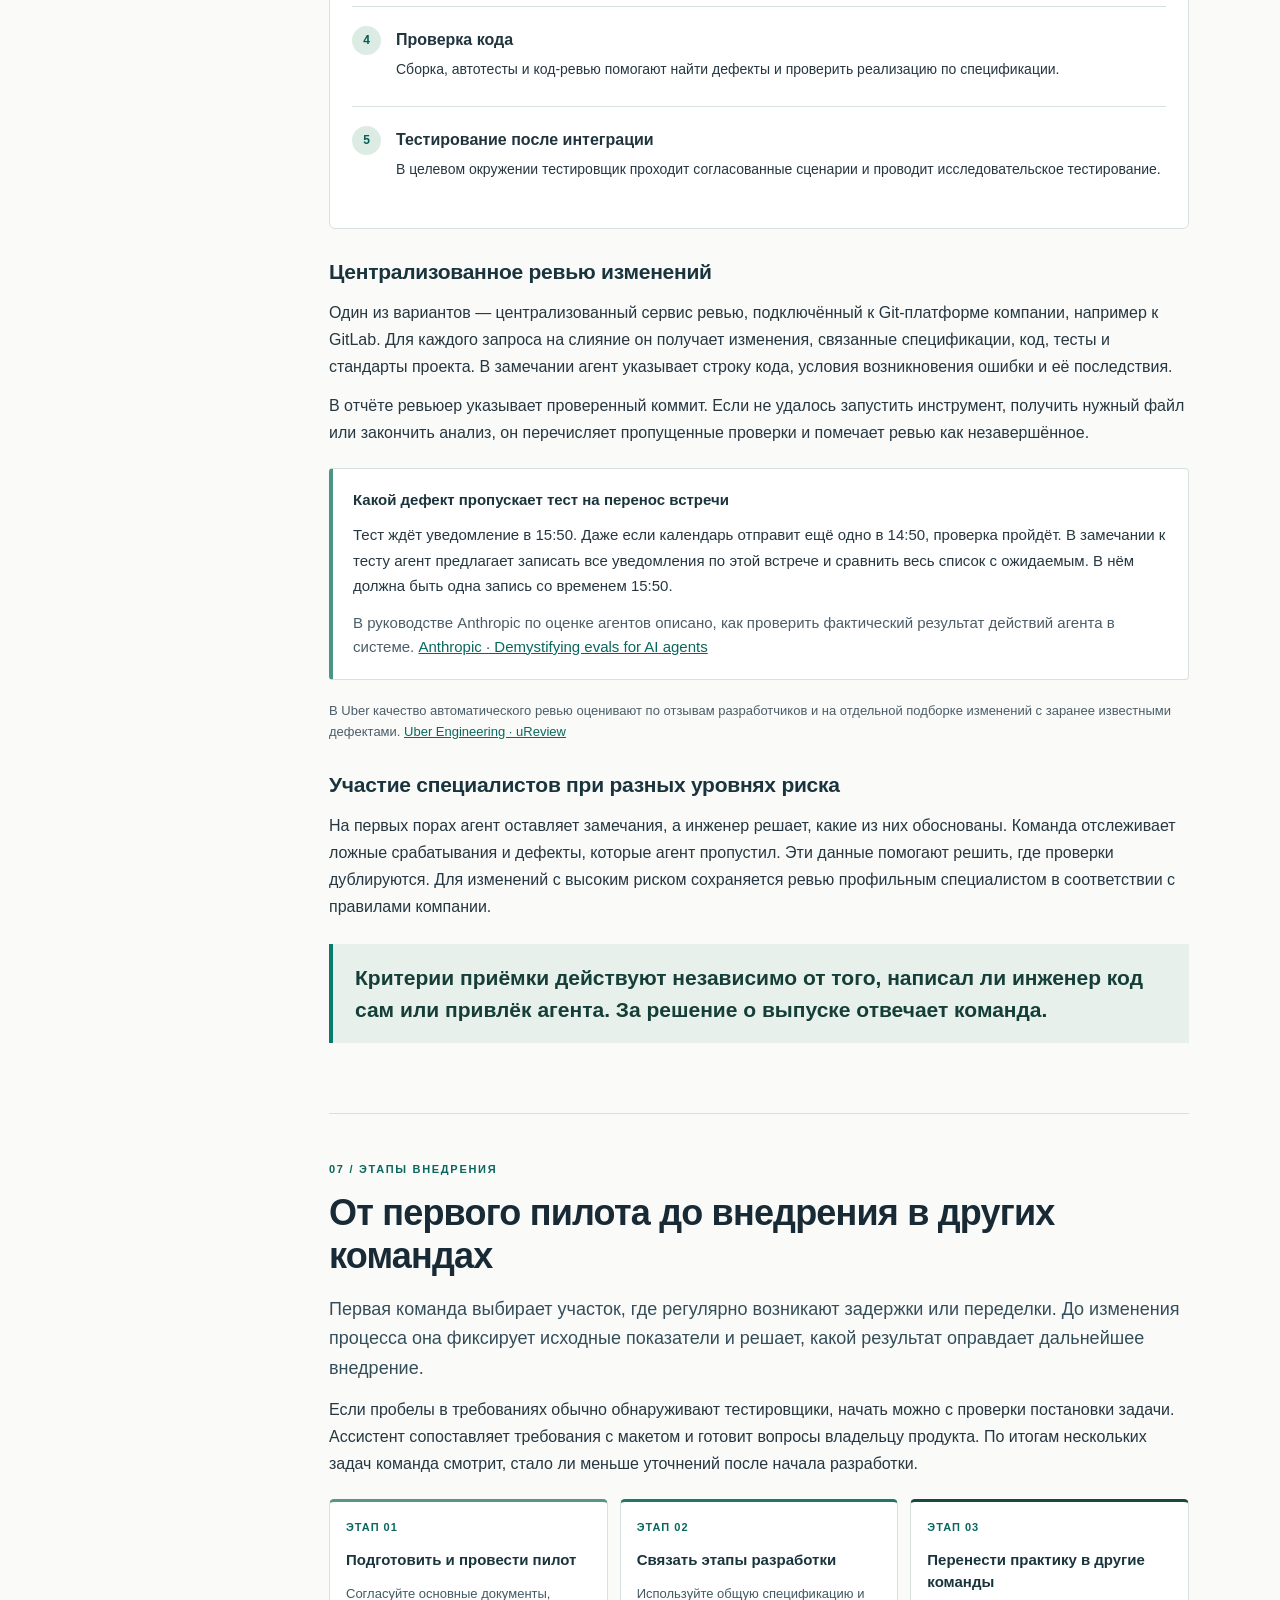
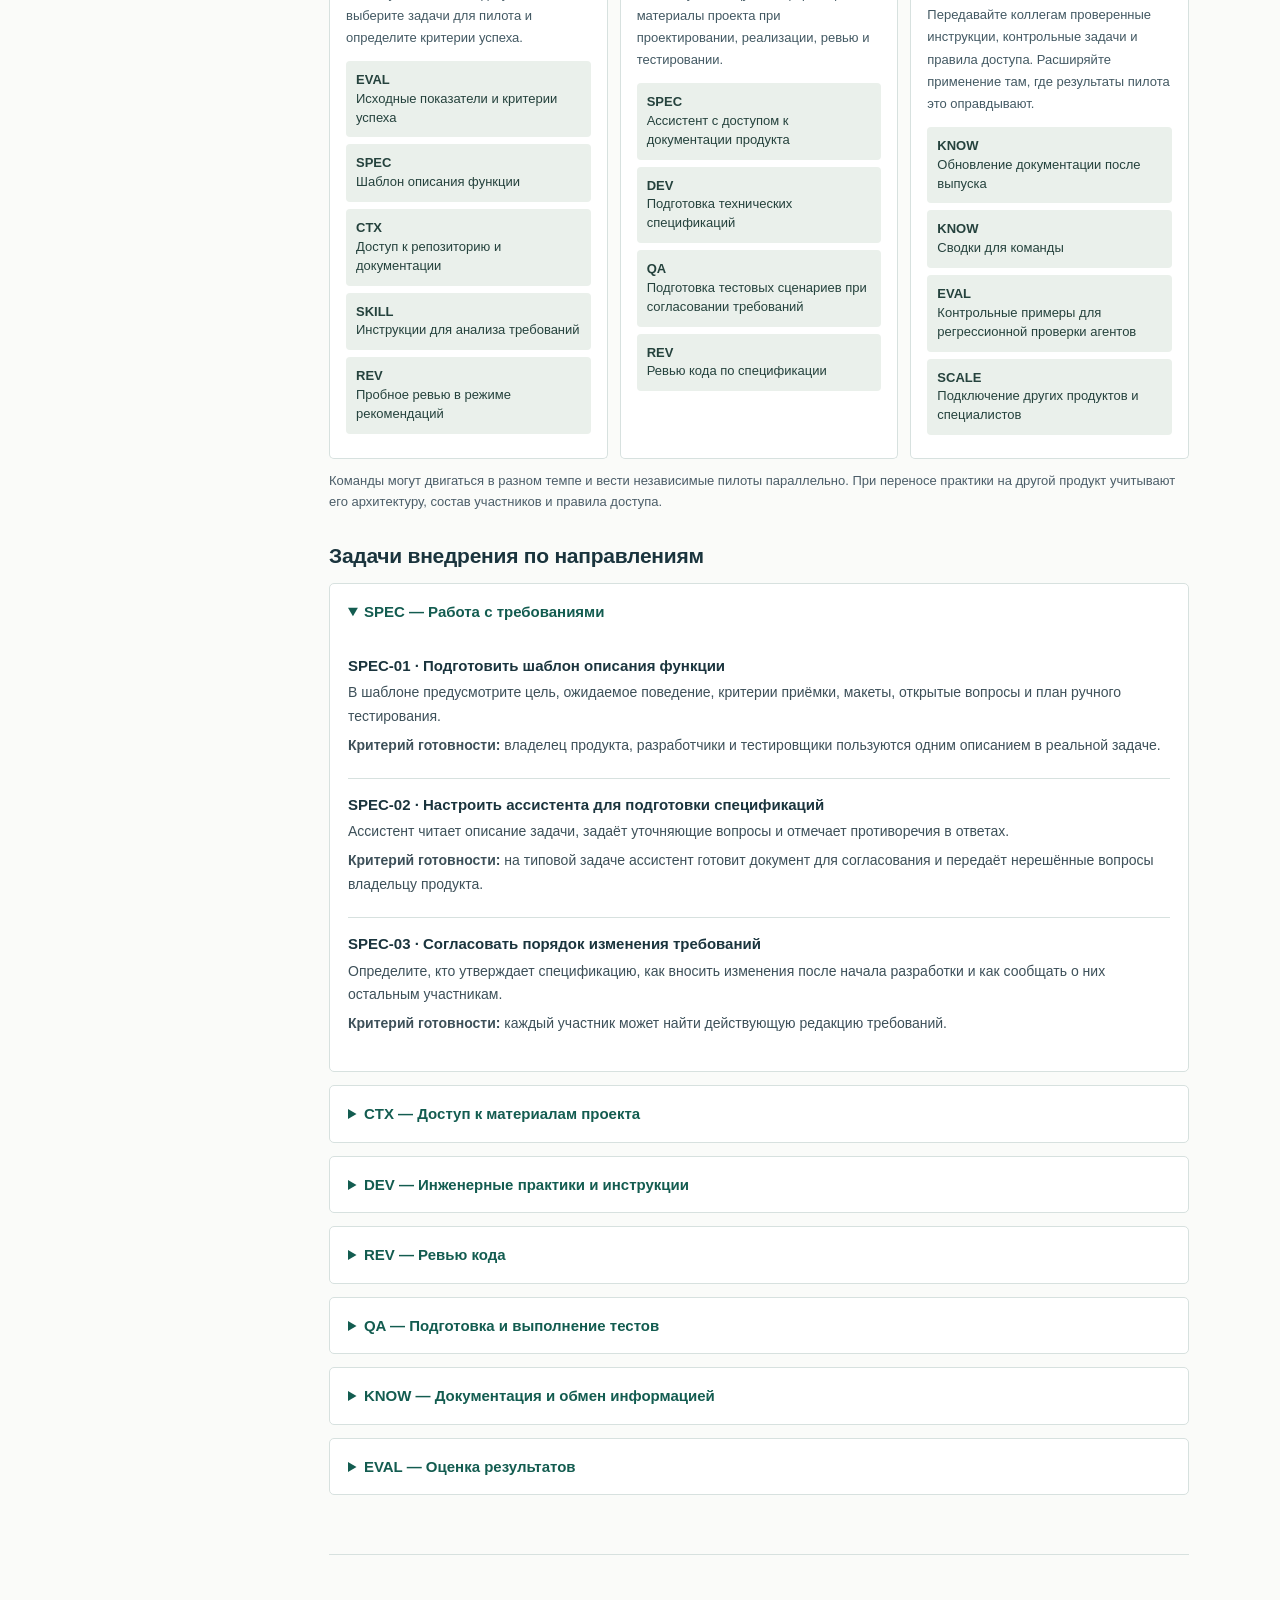
==== commit c33075c2: "Clarify the first task and decision ownership in the adoption pilot" ====
--- a/ru/index.html
+++ b/ru/index.html
@@ -49,7 +49,7 @@
 <section aria-labelledby="vision-heading" id="vision">
 <div class="eyebrow">01 / Принципы внедрения</div>
 <h2 id="vision-heading">Общий процесс и границы ответственности</h2>
-<p class="lead">Инженер по внедрению ИИ начинает с того, как в компании уже разрабатывают продукты. Где принимают решения о поведении системы? Кто записывает требования? По каким критериям тестировщик принимает готовую функцию? Ответы показывают, на каком этапе агент сможет помочь и к кому ему обращаться за решением.</p>
+<p class="lead">Внедрение ИИ-агентов начинается с выбора конкретной задачи. Например, если разработчикам часто приходится уточнять требования, агент может ещё до начала разработки сверить описание задачи с макетом и отметить расхождения. Владелец продукта решает, как должна работать функция, а тестировщик проверяет её по согласованным критериям.</p>
 <div class="case">
 <div class="eyebrow">Условный пример</div>
 <h3>Перенос встречи в календаре</h3>
